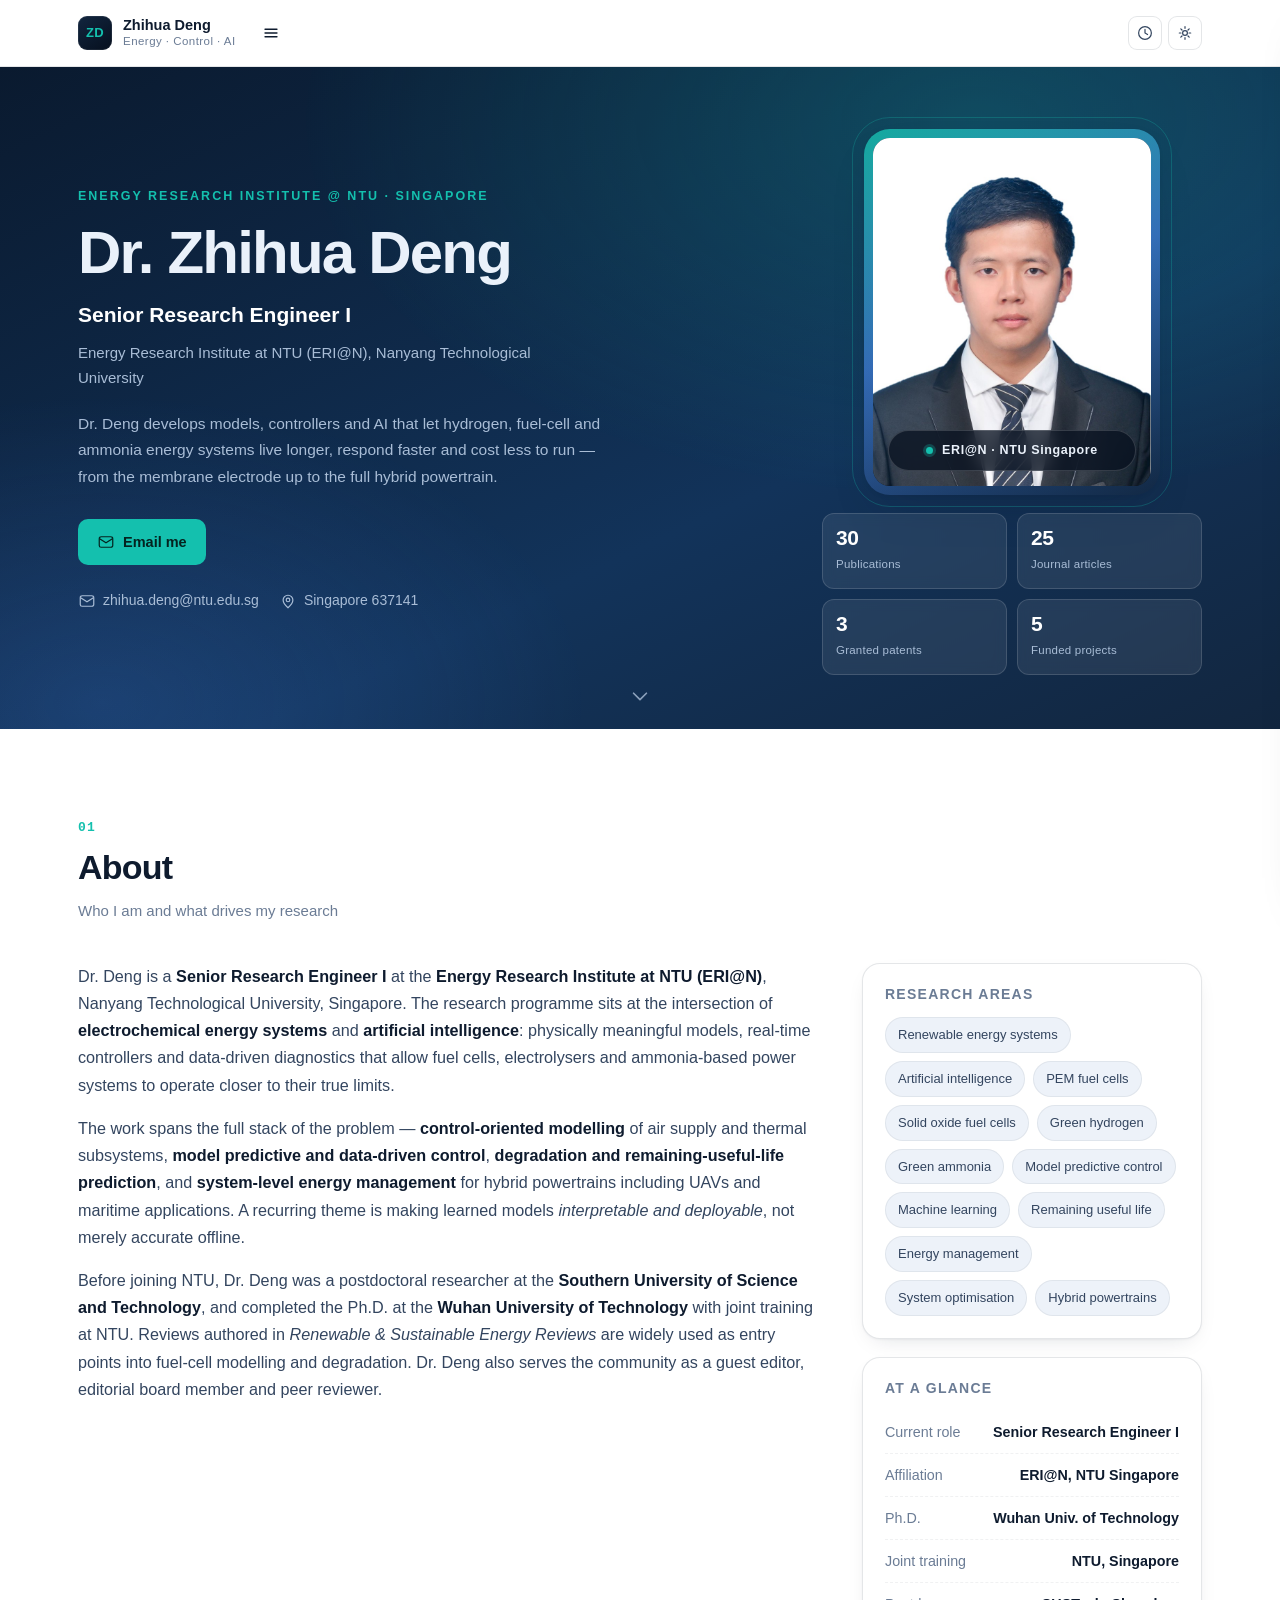
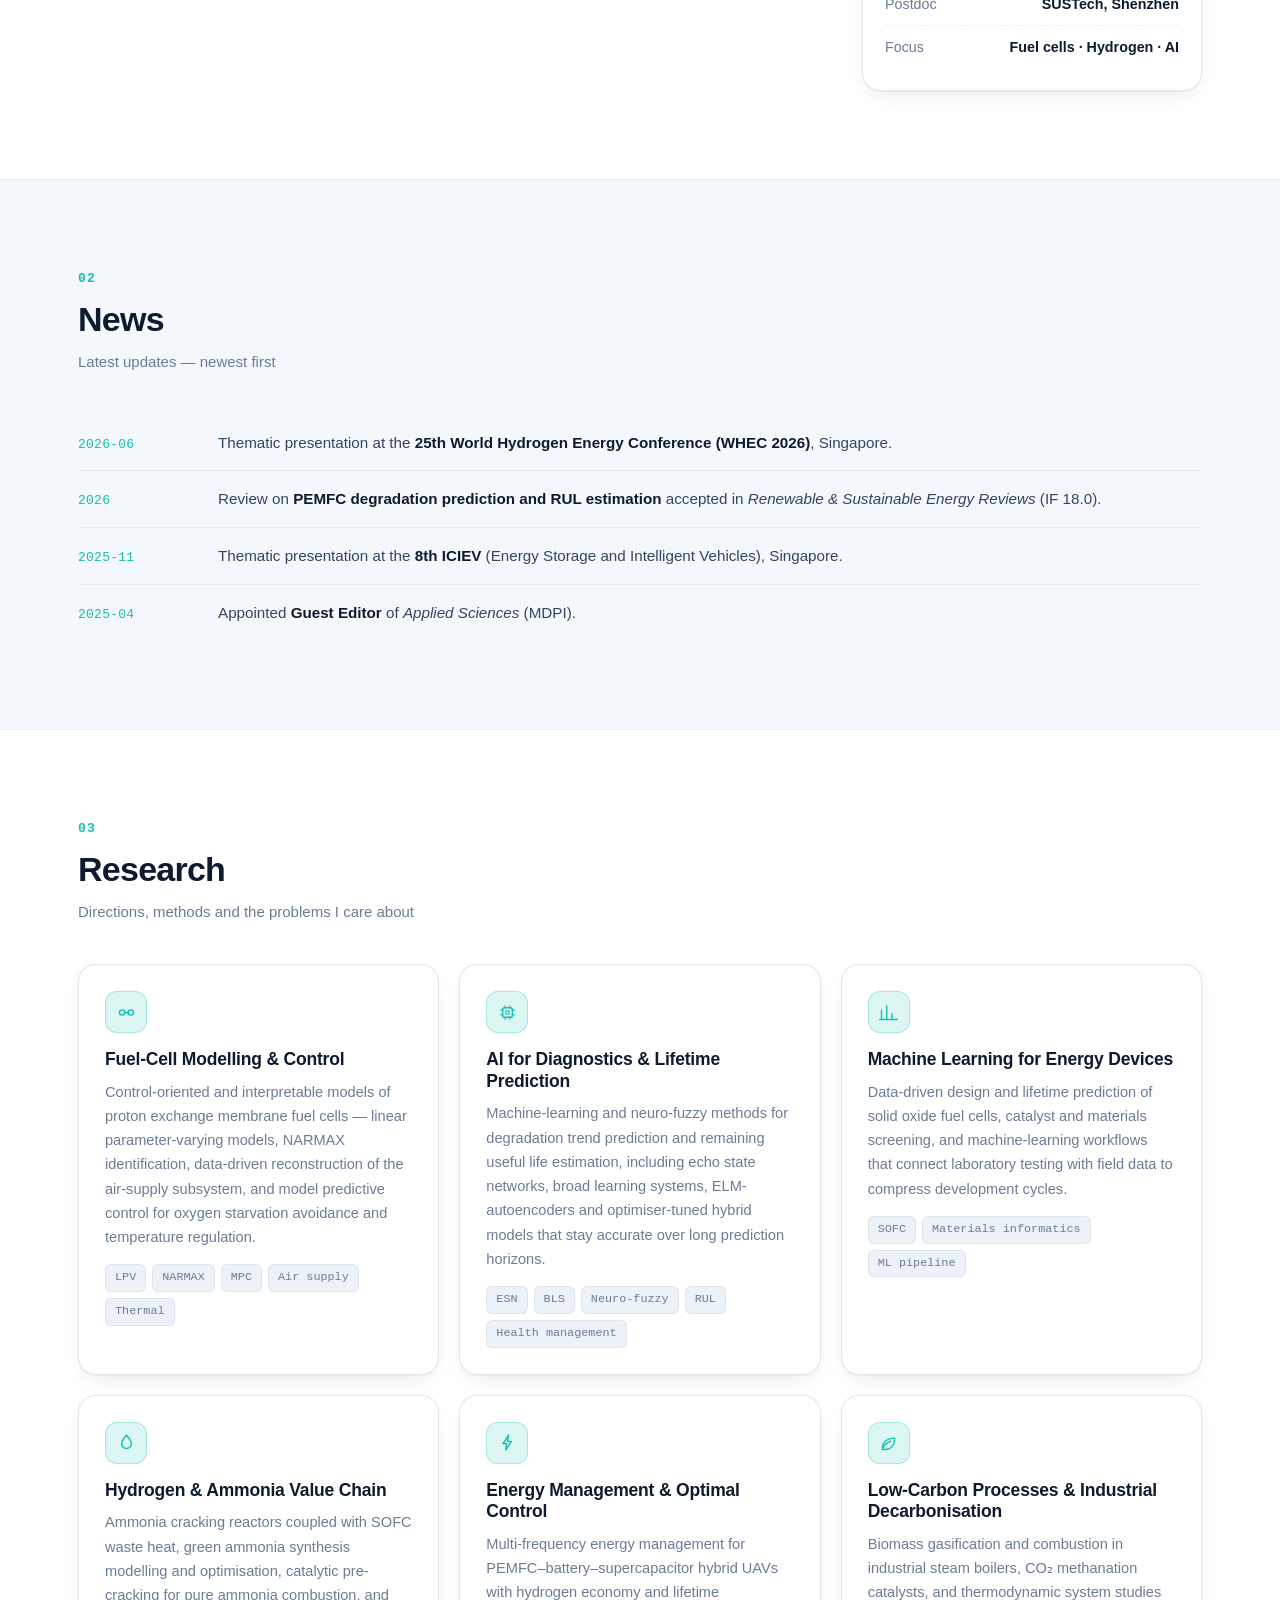
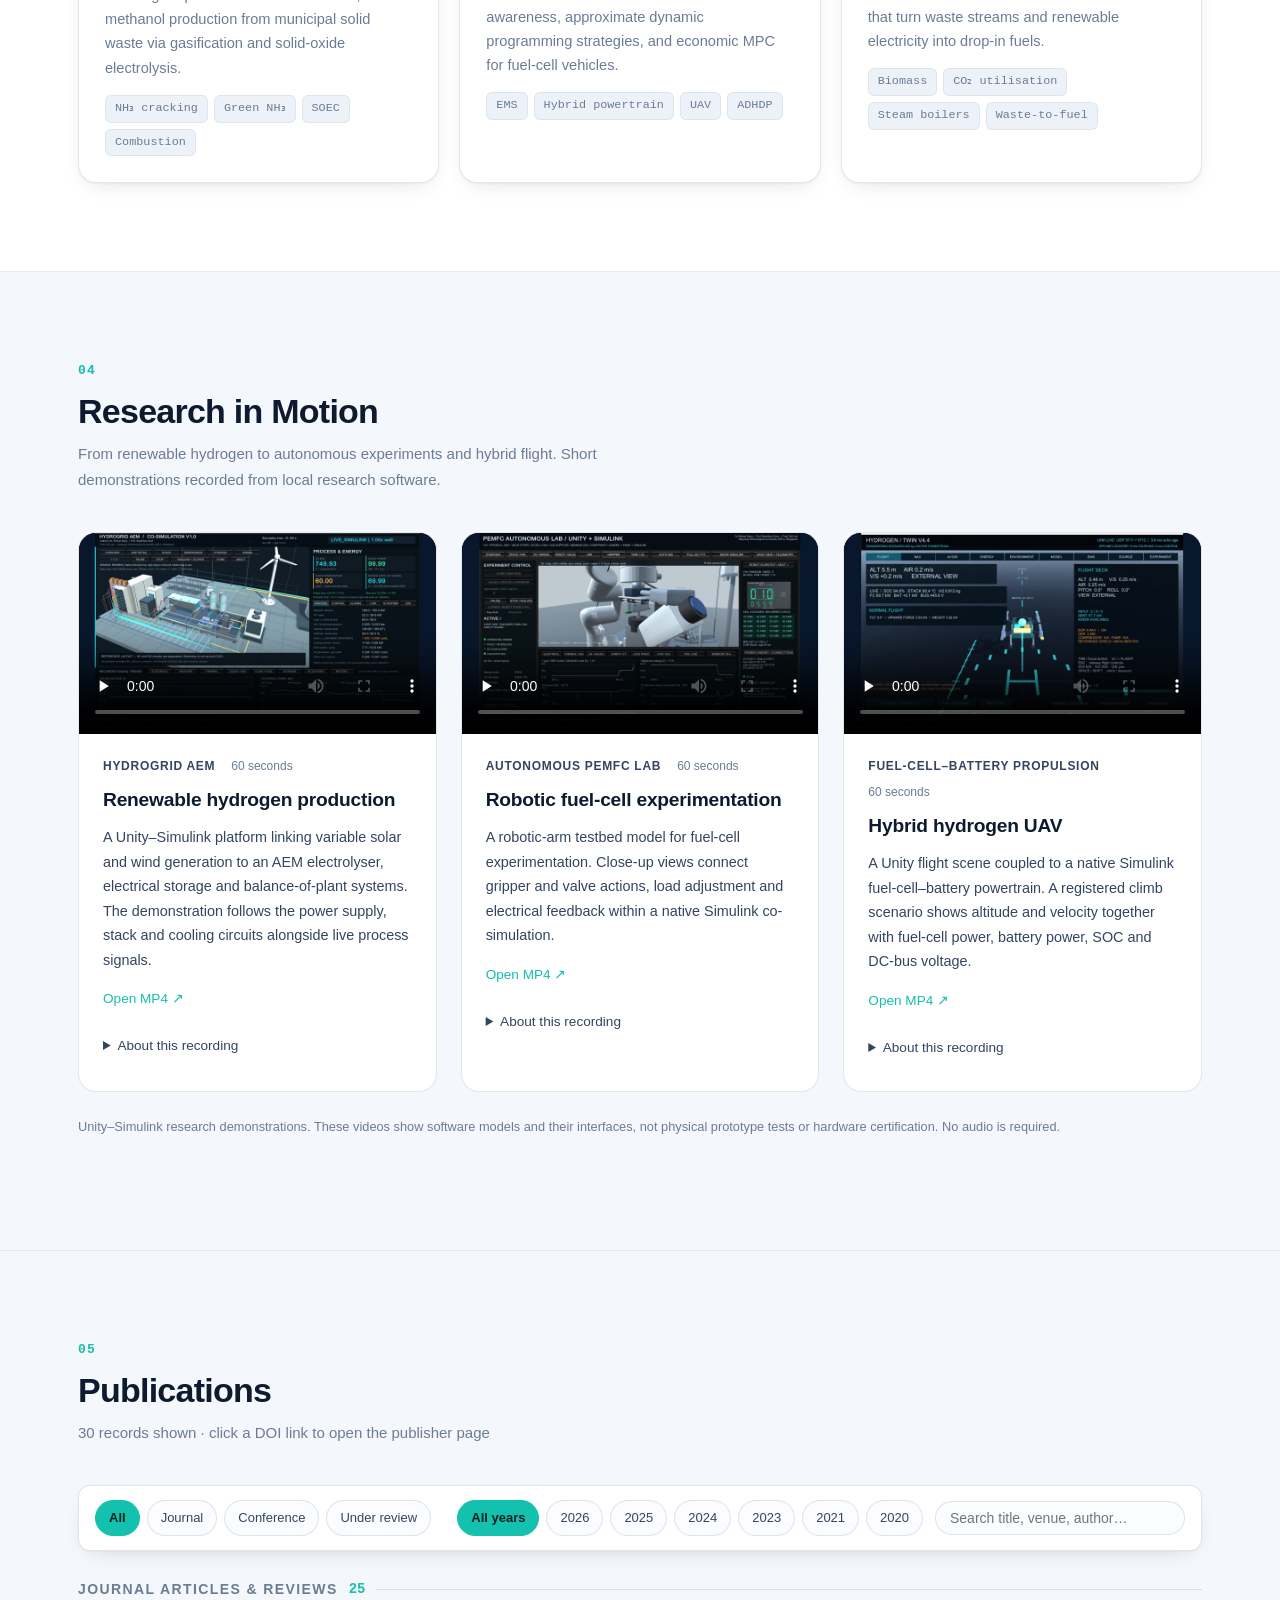
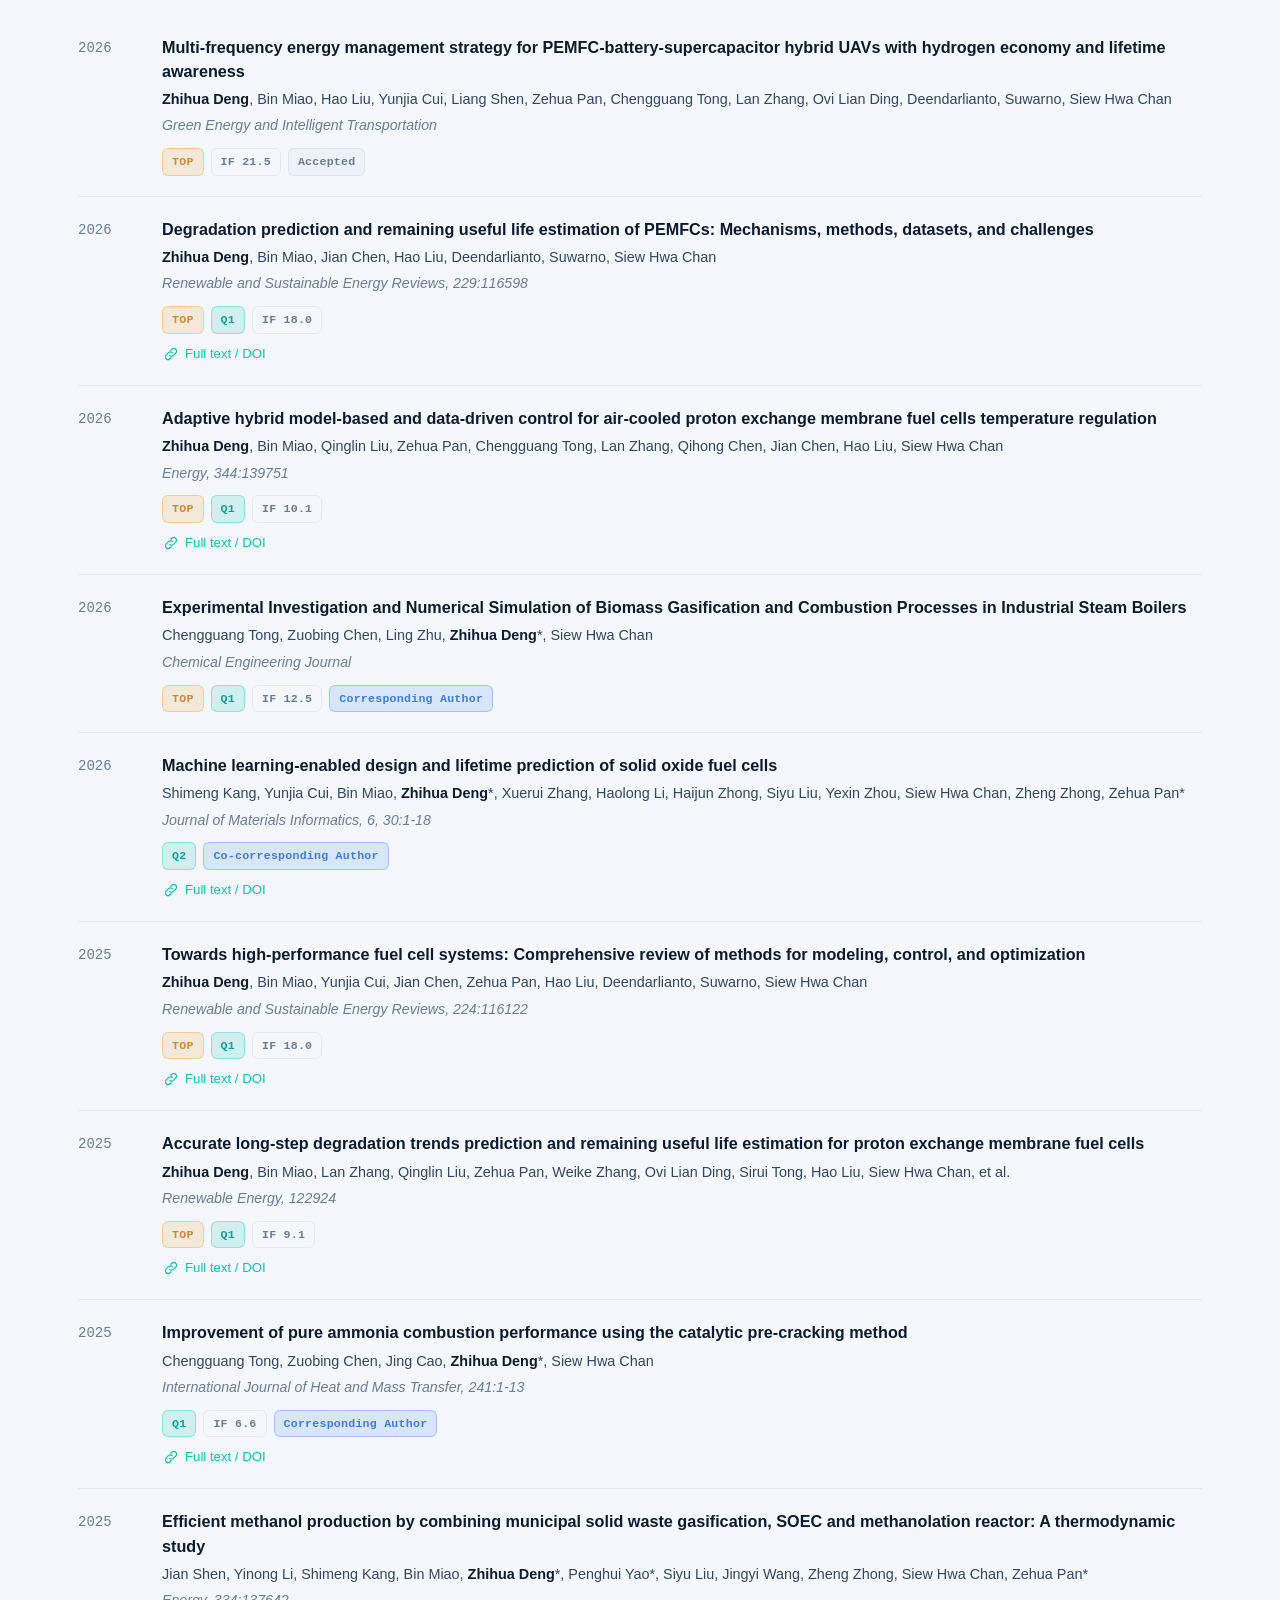
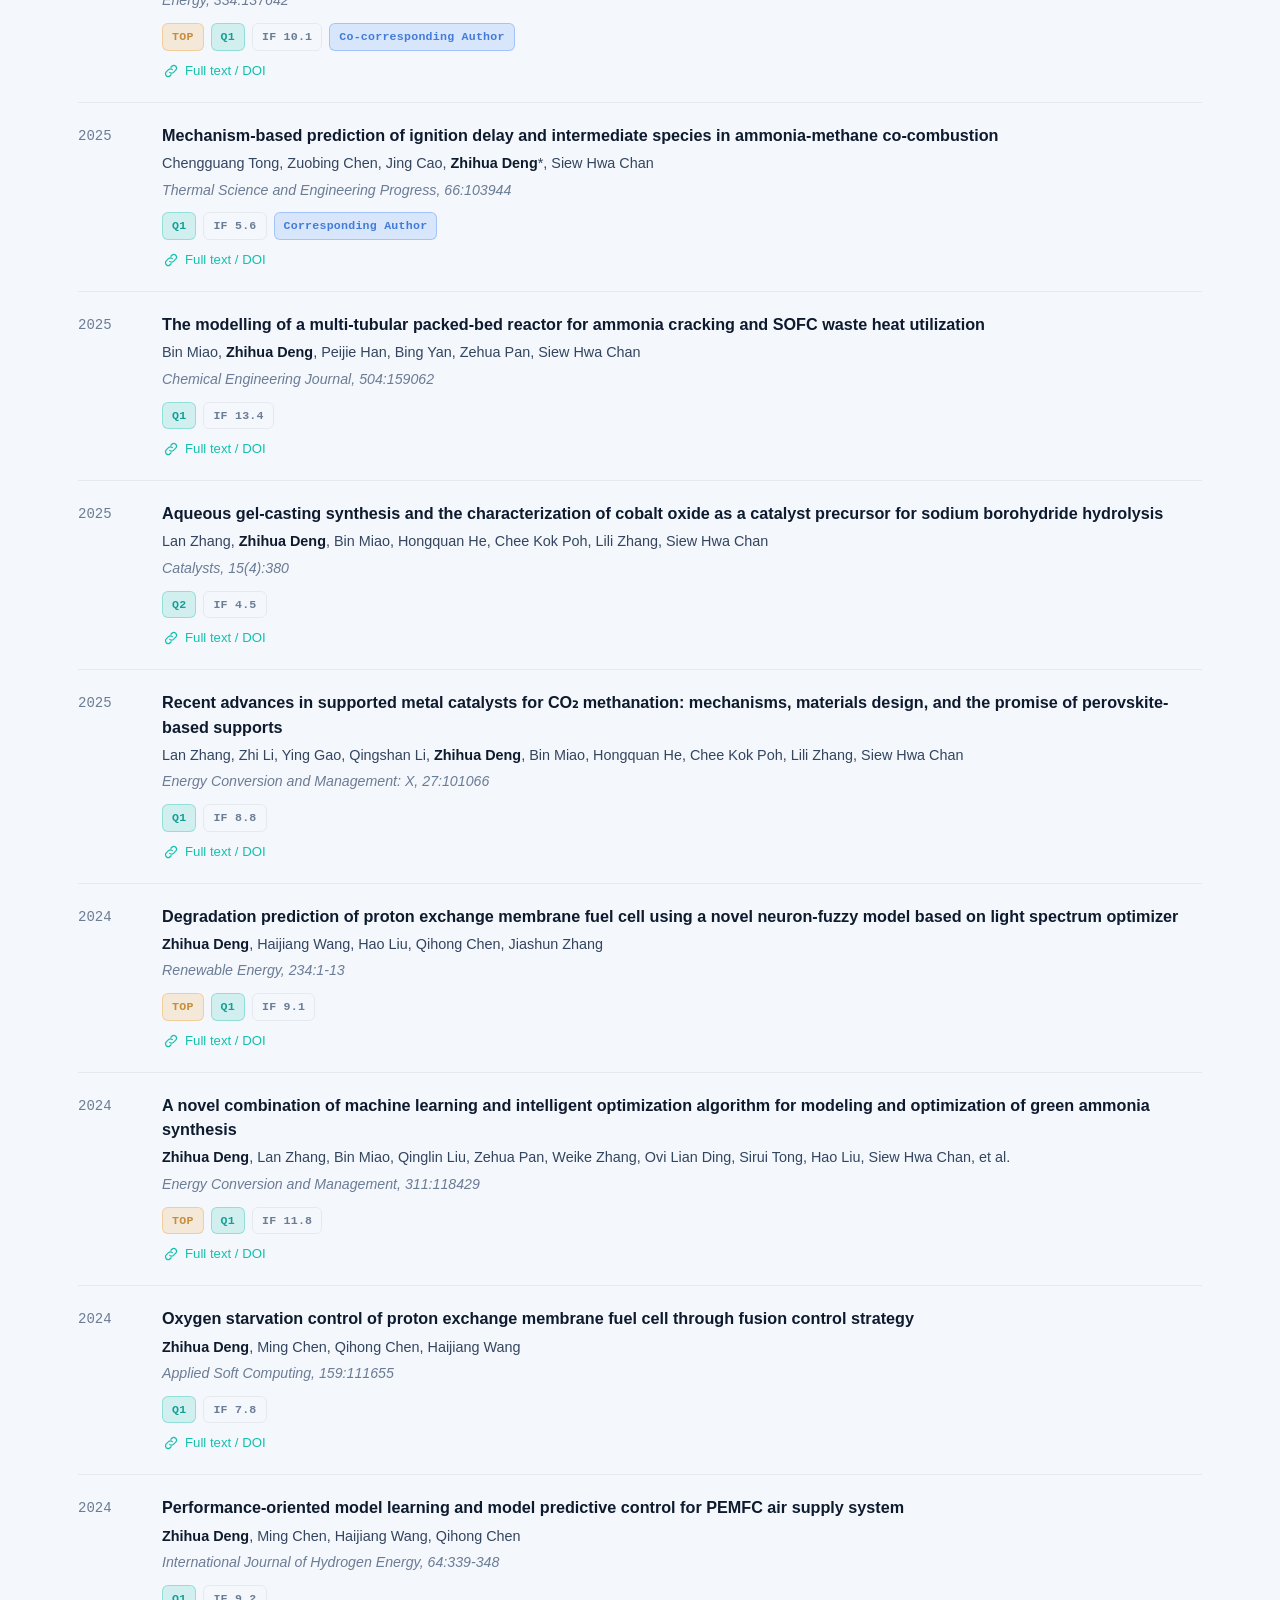
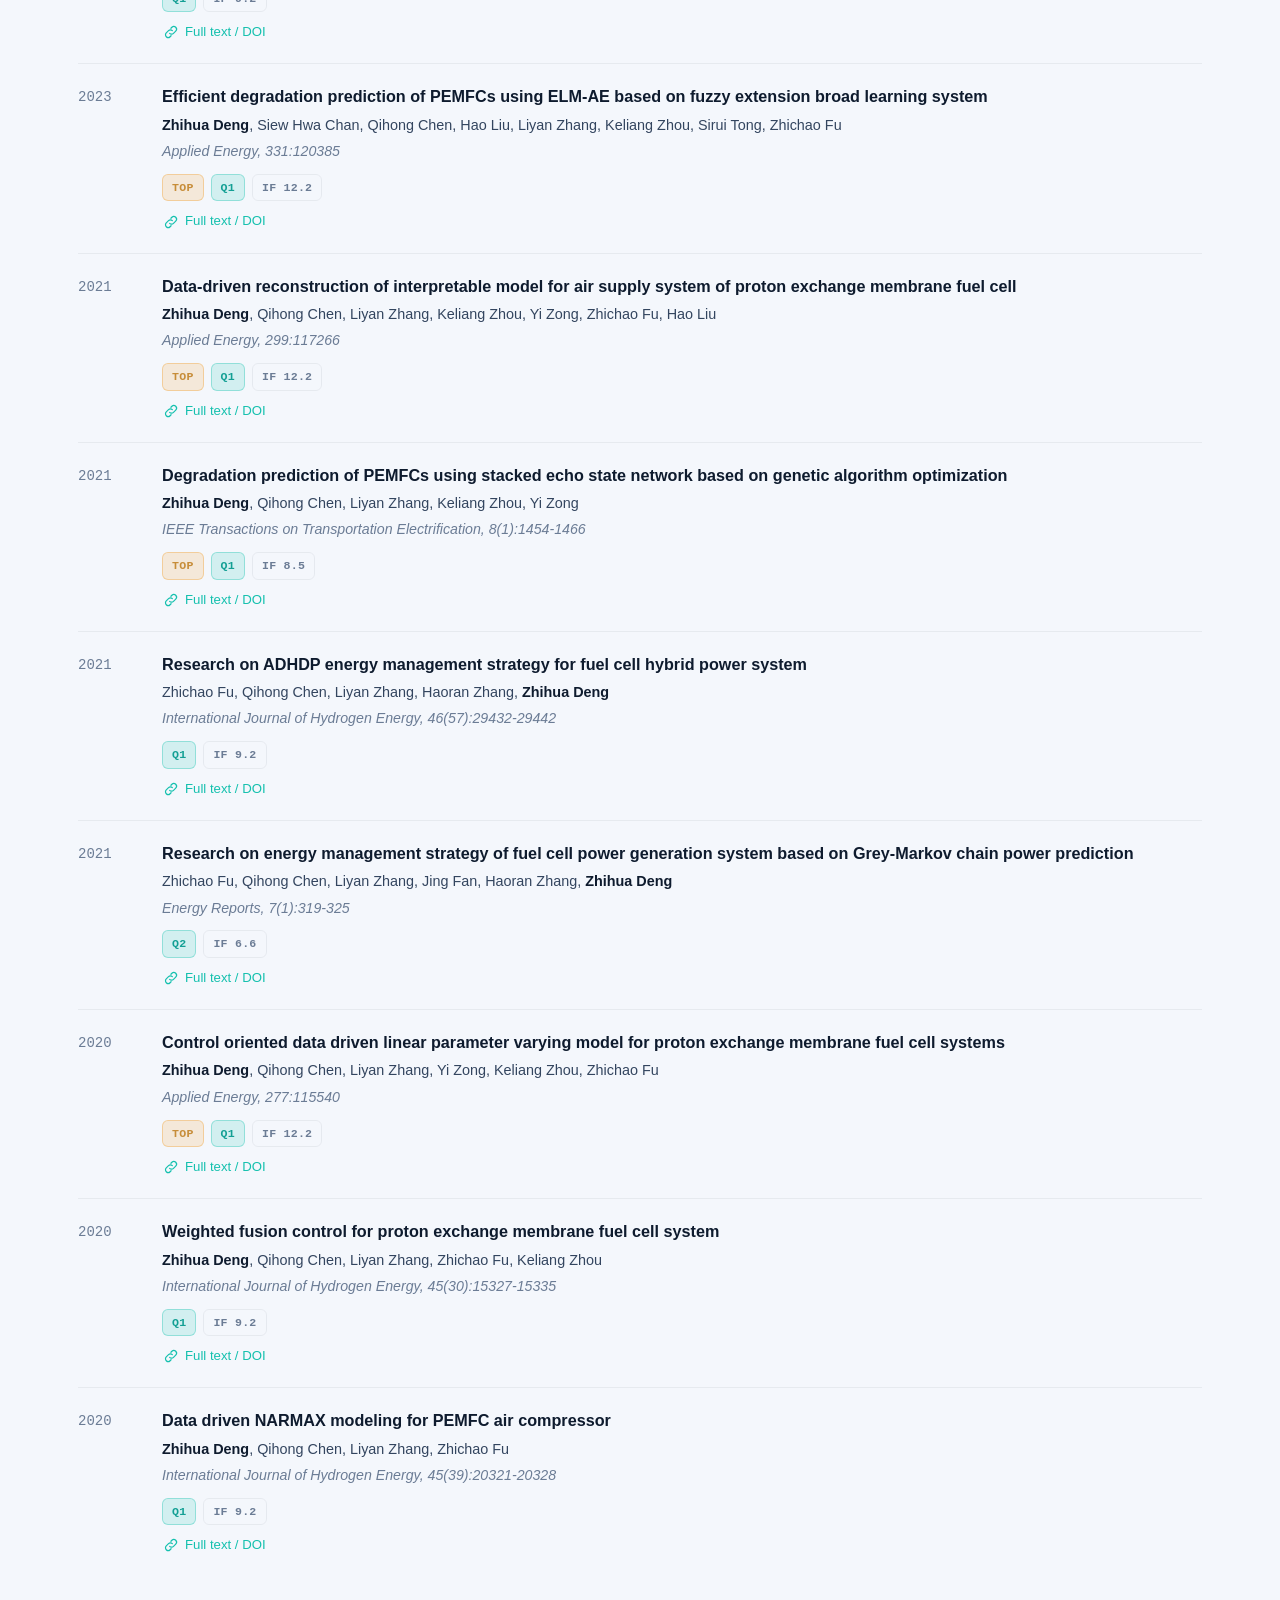
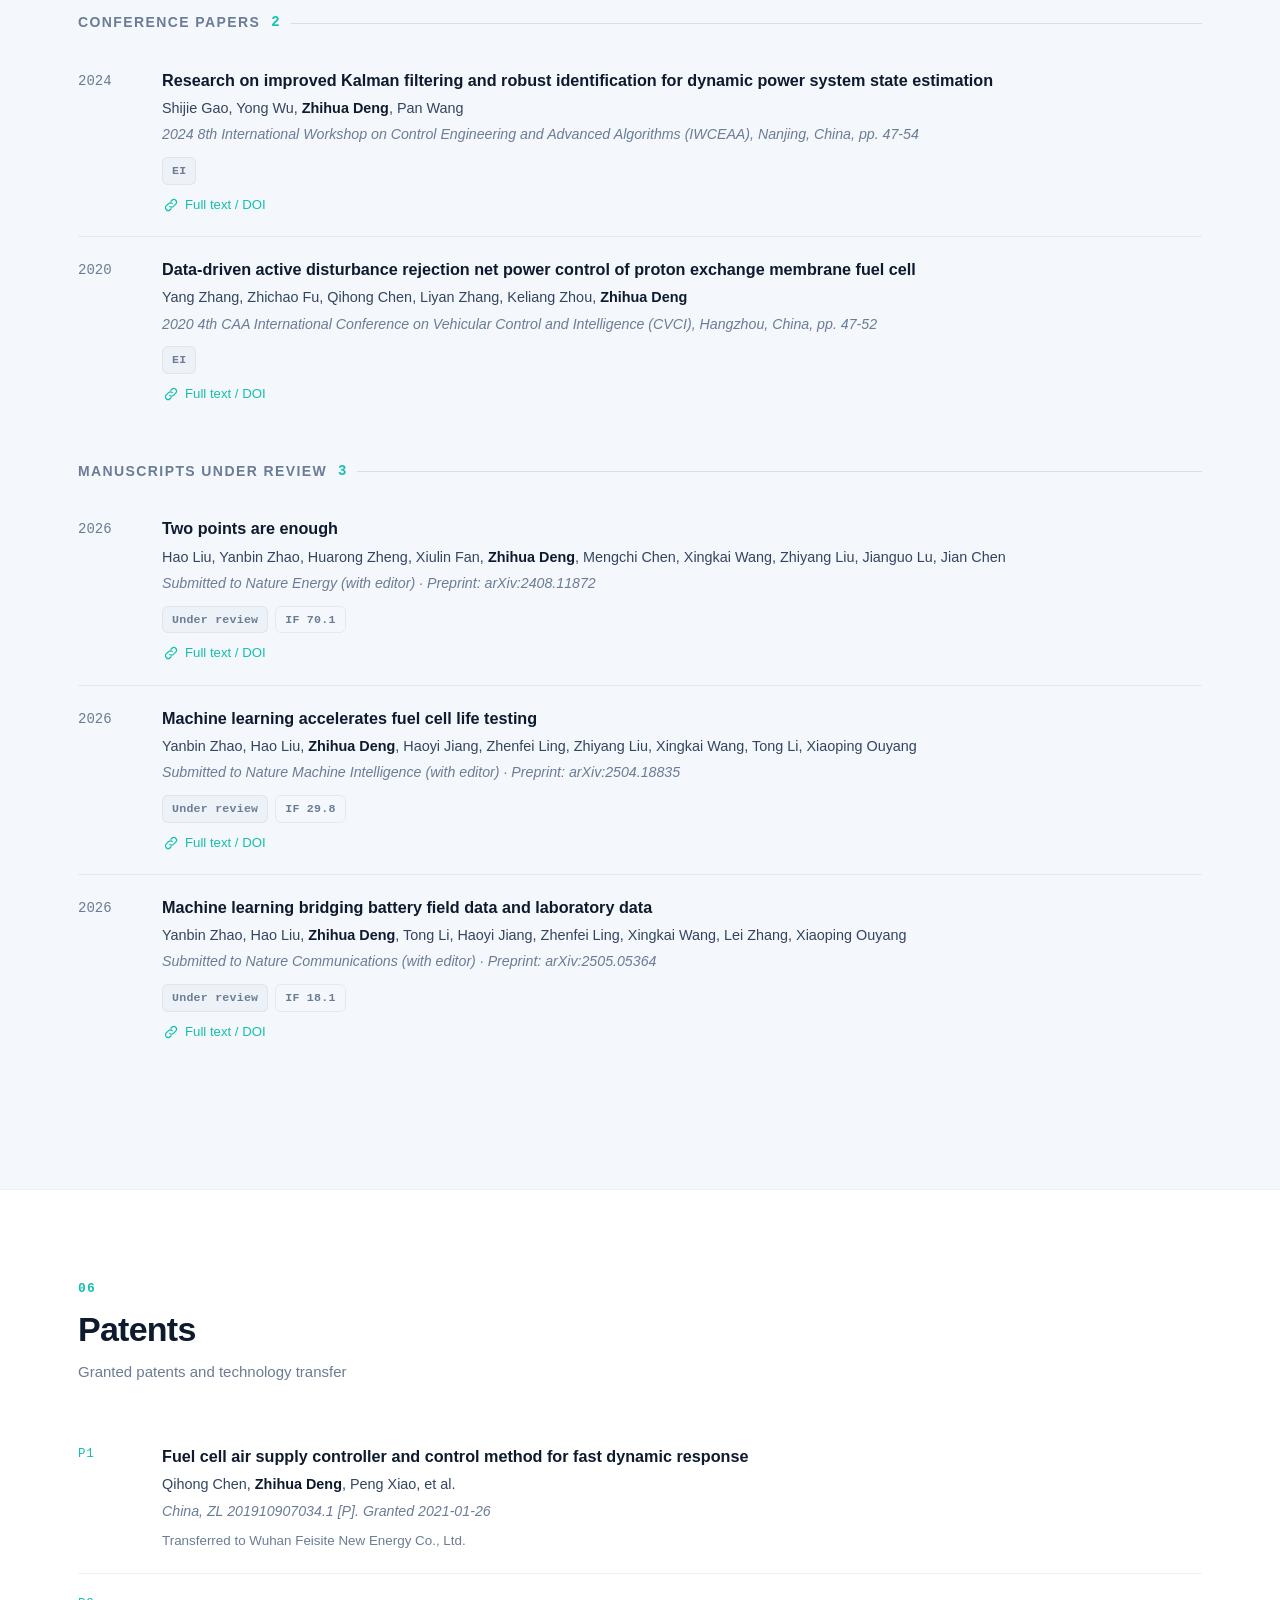
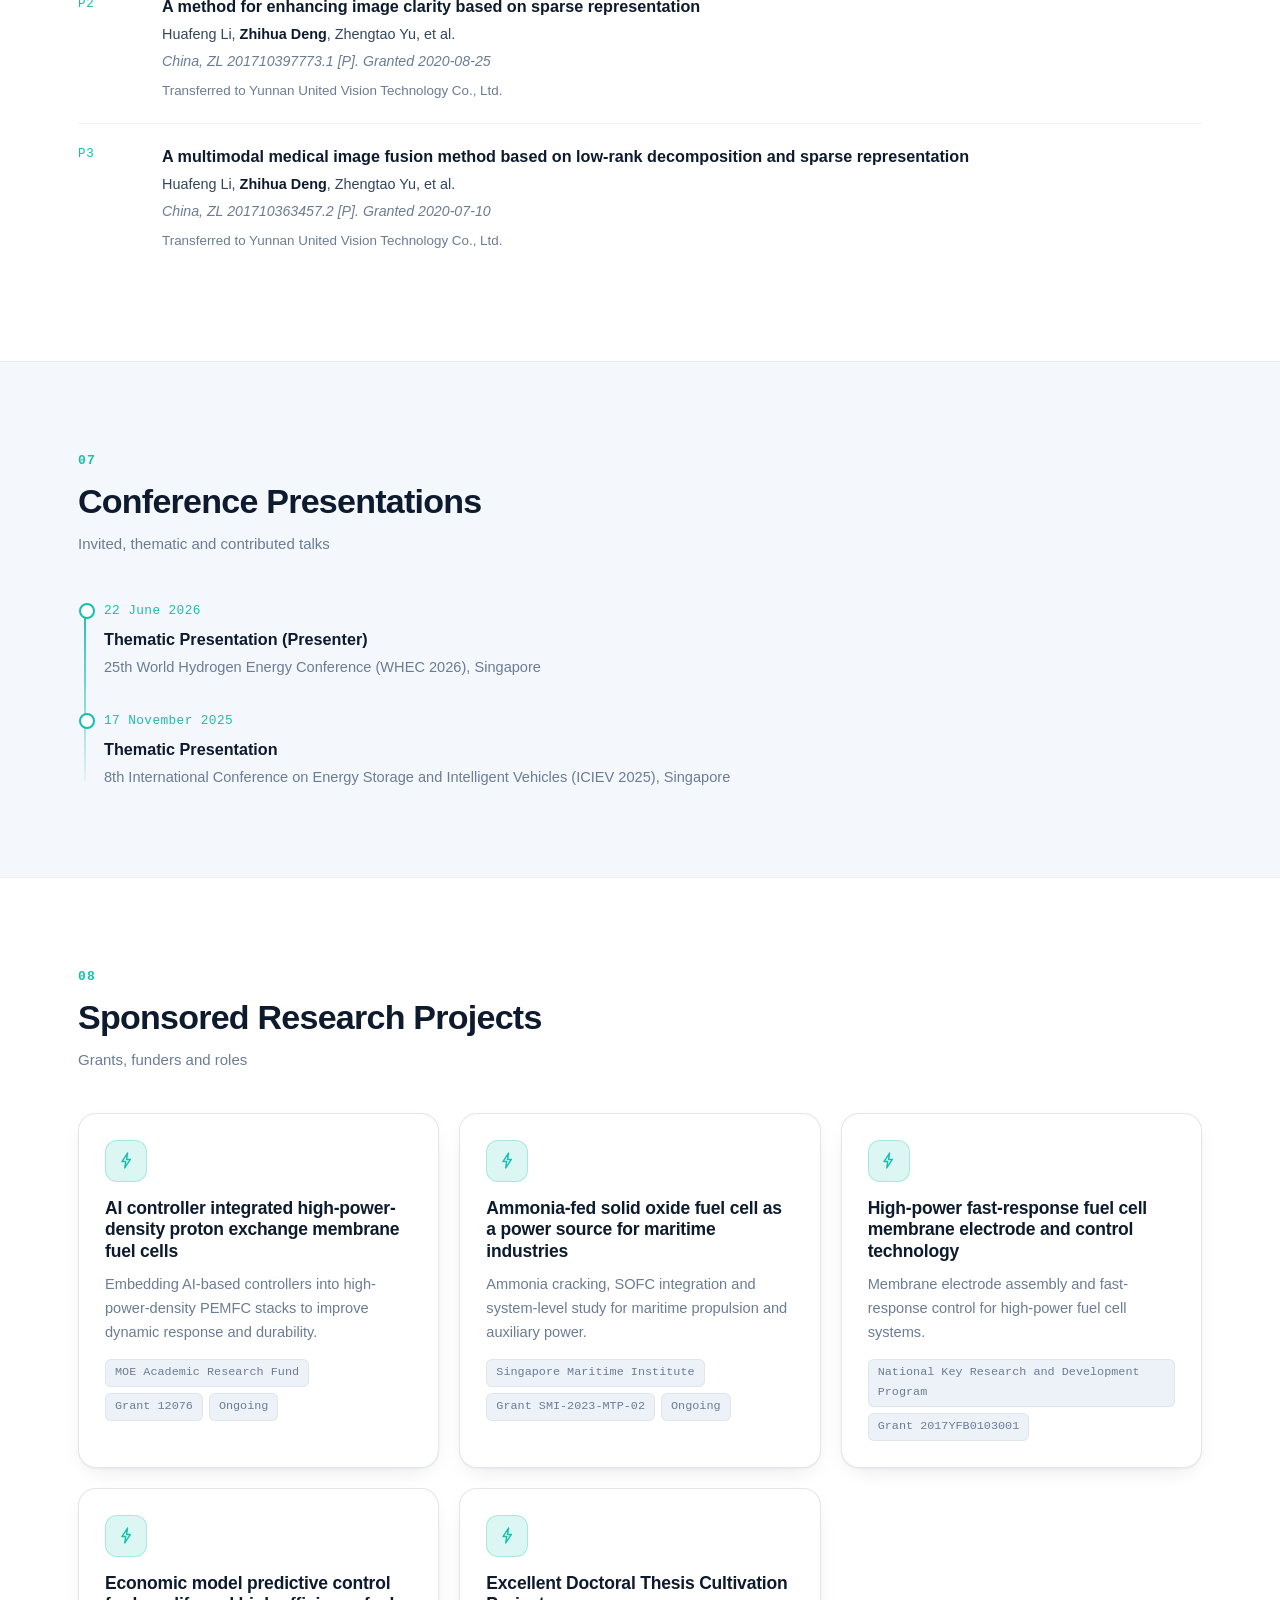
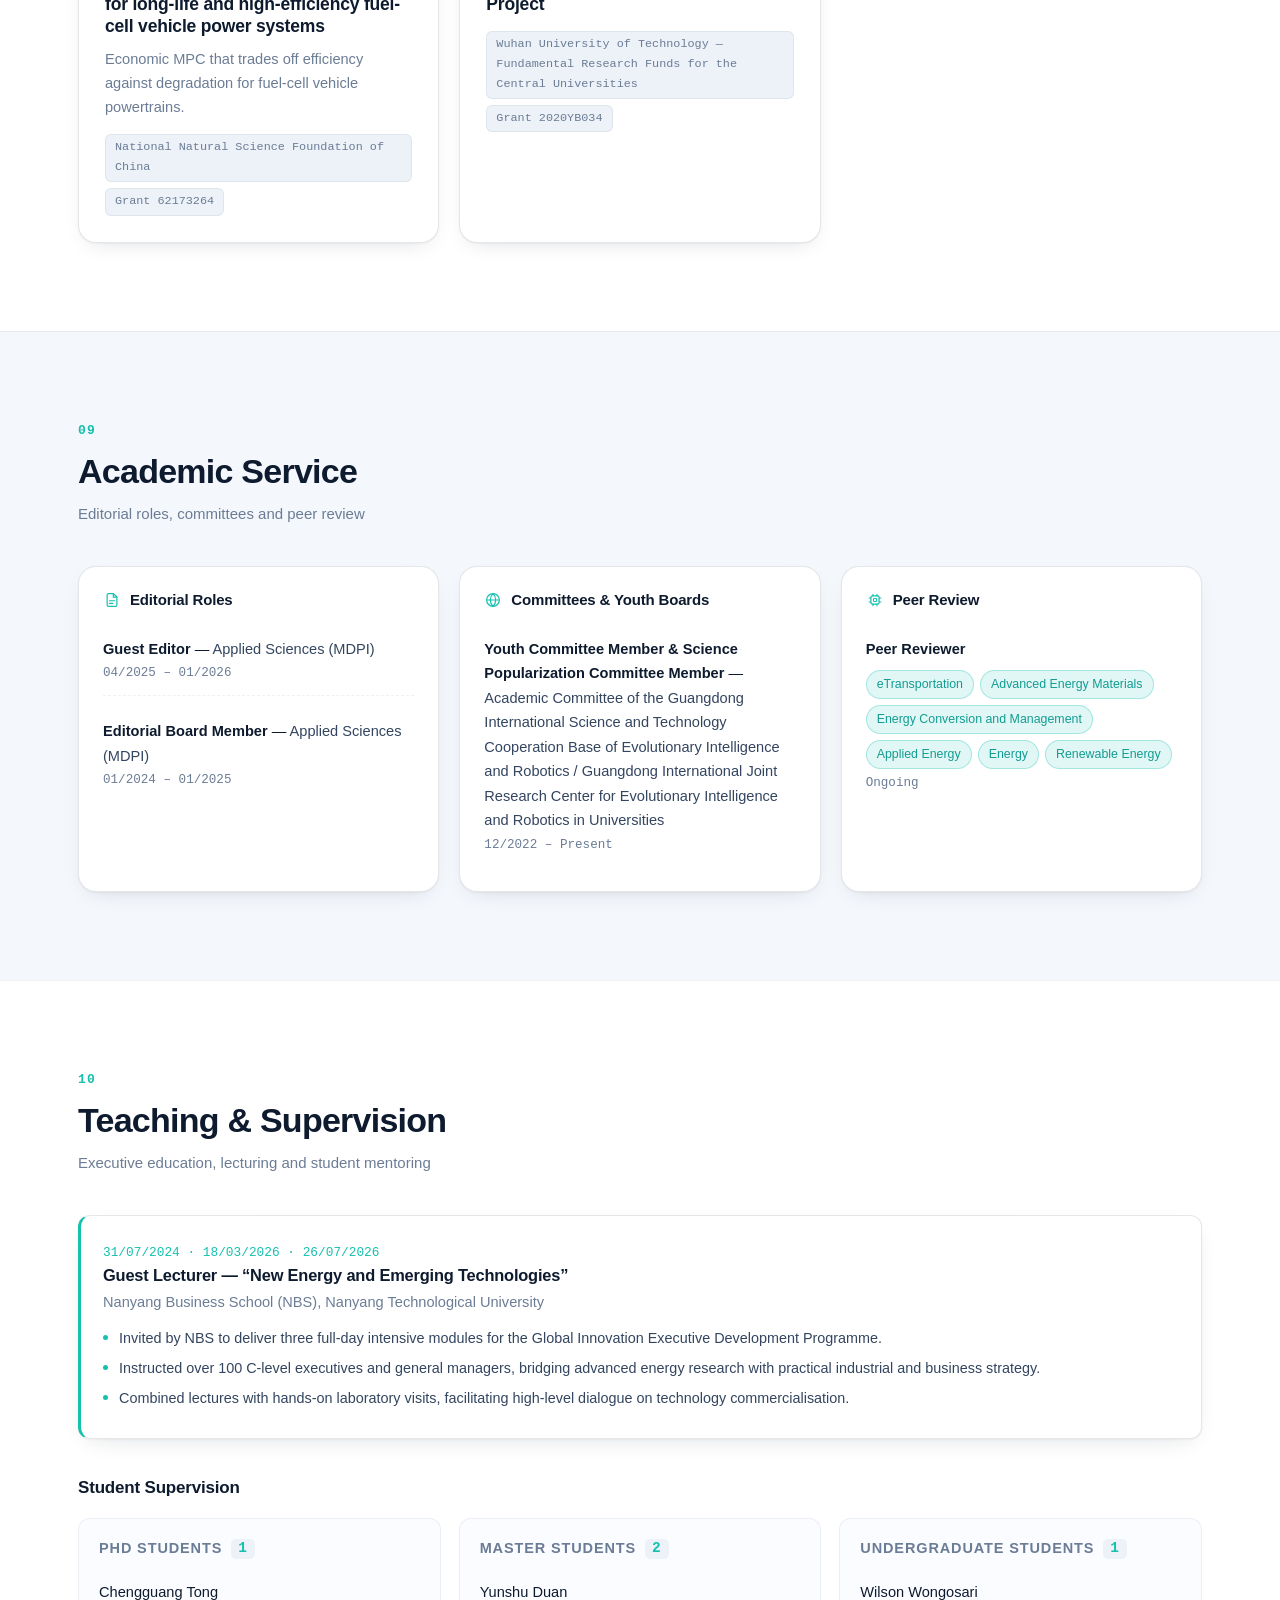
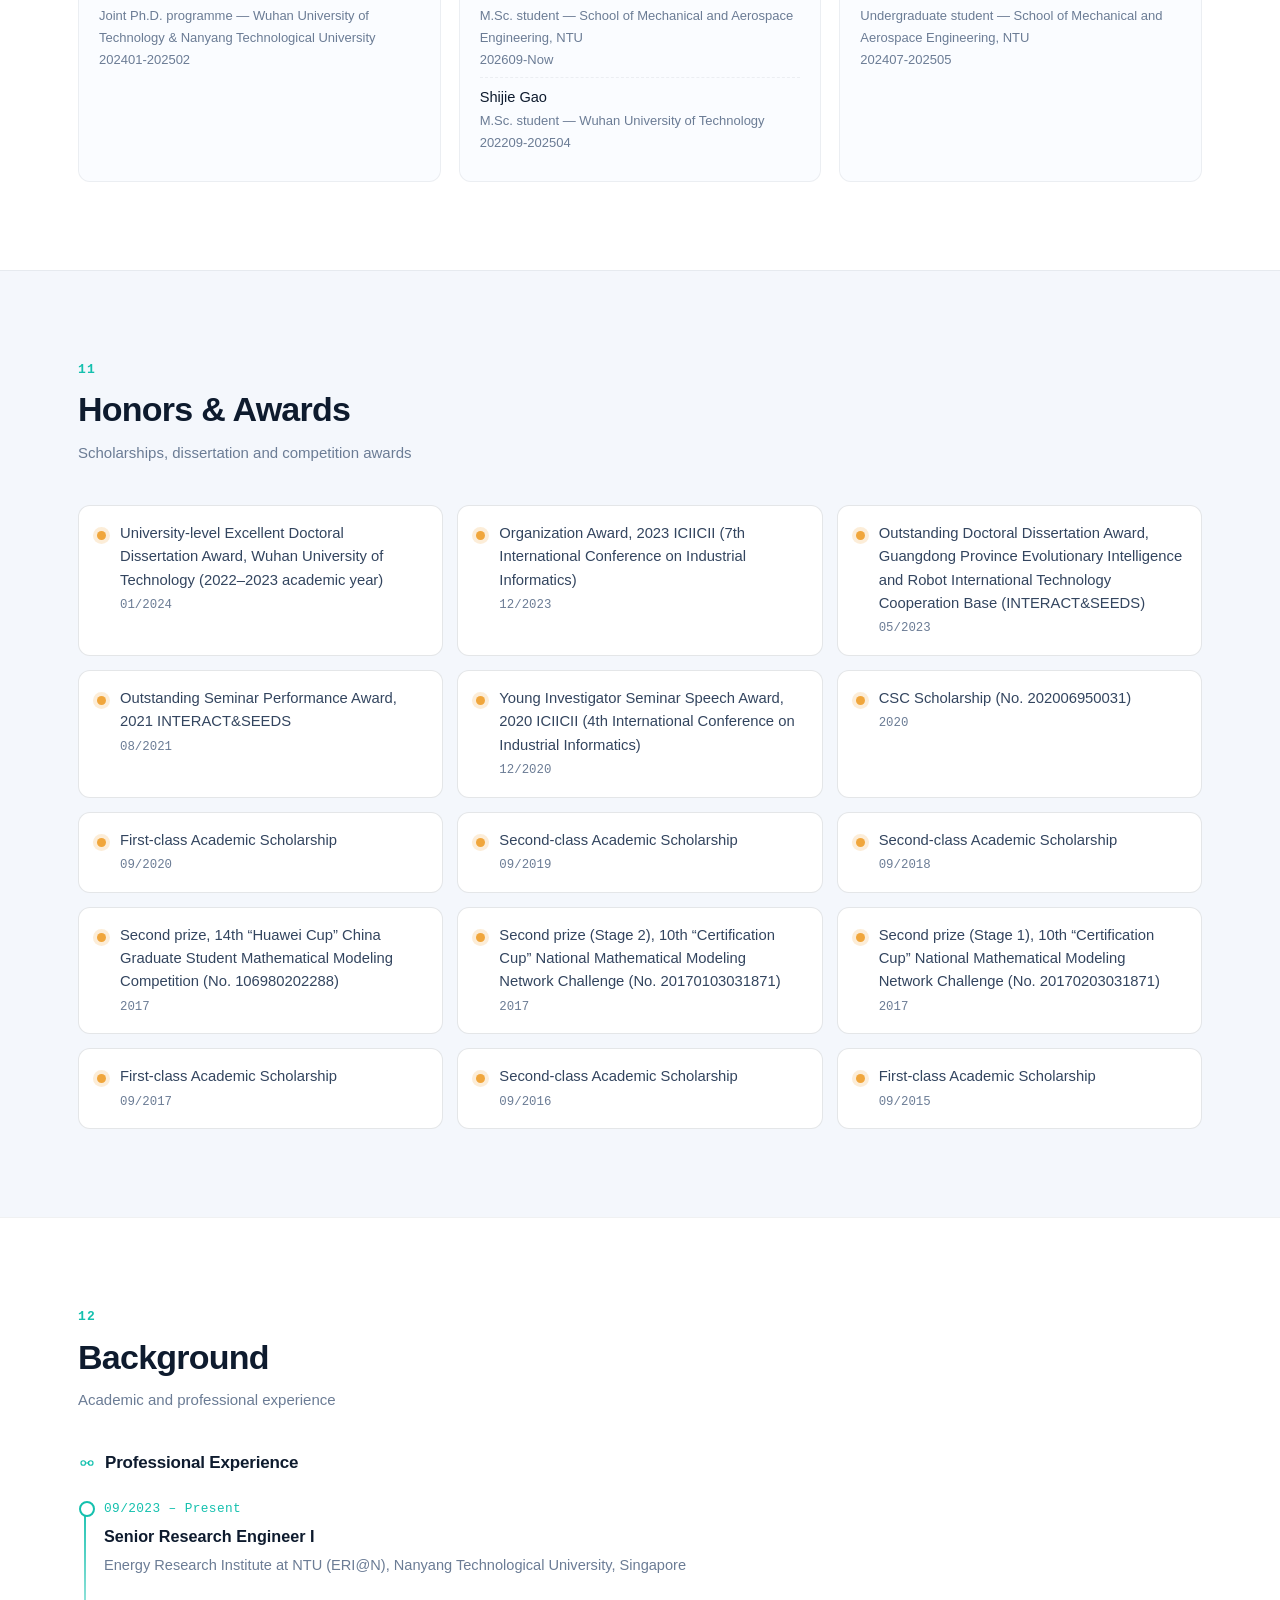
==== index.html @ dffcd95d "feat: add recorded Unity-Simulink project demonstrations" ====
<!DOCTYPE html>
<html lang="en">
<head>
<meta charset="UTF-8">
<meta name="viewport" content="width=device-width, initial-scale=1.0">
<title>Dr. Zhihua Deng — Energy Systems Modeling, Control &amp; AI | ERI@N, NTU Singapore</title>
<meta name="description" content="Dr. Zhihua Deng, Senior Research Engineer I at the Energy Research Institute at NTU (ERI@N), Nanyang Technological University. Research on modeling, control and optimization of renewable energy systems, fuel cells, hydrogen and ammonia, and AI for energy.">
<meta name="author" content="Zhihua Deng">
<meta name="keywords" content="Zhihua Deng, PEM fuel cell, solid oxide fuel cell, hydrogen, ammonia, energy management, machine learning, model predictive control, remaining useful life, ERI@N, NTU">
<meta name="robots" content="index, follow">
<meta property="og:type" content="website">
<meta property="og:title" content="Dr. Zhihua Deng — Energy Systems, Control &amp; AI">
<meta property="og:description" content="Senior Research Engineer I, Energy Research Institute at NTU (ERI@N). Modeling, control and optimization of renewable energy systems with AI.">
<meta property="og:image" content="assets/img/profile.svg">
<meta name="theme-color" content="#0A1A2F">
<link rel="icon" href="data:image/svg+xml,%3Csvg xmlns='http://www.w3.org/2000/svg' viewBox='0 0 64 64'%3E%3Crect width='64' height='64' rx='14' fill='%230A1A2F'/%3E%3Cpath d='M22 16h20l-20 32h20' stroke='%2314C0AE' stroke-width='5' fill='none' stroke-linecap='round' stroke-linejoin='round'/%3E%3C/svg%3E">
<link rel="stylesheet" href="assets/css/style.css?v=20261025-demos1">
<link rel="stylesheet" href="assets/css/project-videos.css?v=20261025-demos1">
</head>
<body>

<!-- ============ SVG icon sprite ============ -->
<svg width="0" height="0" style="position:absolute" aria-hidden="true">
  <defs>
    <symbol id="i-mail" viewBox="0 0 24 24"><path d="M3 7.5A2.5 2.5 0 0 1 5.5 5h13A2.5 2.5 0 0 1 21 7.5v9a2.5 2.5 0 0 1-2.5 2.5h-13A2.5 2.5 0 0 1 3 16.5v-9Z" fill="none" stroke="currentColor" stroke-width="1.6"/><path d="m4 8 8 5 8-5" fill="none" stroke="currentColor" stroke-width="1.6" stroke-linecap="round"/></symbol>
    <symbol id="i-globe" viewBox="0 0 24 24"><circle cx="12" cy="12" r="8.5" fill="none" stroke="currentColor" stroke-width="1.6"/><path d="M3.5 12h17M12 3.5c2.4 2.4 3.6 5.2 3.6 8.5S14.4 18.1 12 20.5c-2.4-2.4-3.6-5.2-3.6-8.5S9.6 5.9 12 3.5Z" fill="none" stroke="currentColor" stroke-width="1.6"/></symbol>
    <symbol id="i-scholar" viewBox="0 0 24 24"><path d="M12 4 3.5 8.2 12 12.4l8.5-4.2L12 4Z" fill="none" stroke="currentColor" stroke-width="1.6" stroke-linejoin="round"/><path d="M6.6 10.3v4.9c0 1.7 2.4 3.1 5.4 3.1s5.4-1.4 5.4-3.1v-4.9M20.5 8.2v5.6" fill="none" stroke="currentColor" stroke-width="1.6" stroke-linecap="round"/></symbol>
    <symbol id="i-pin" viewBox="0 0 24 24"><path d="M12 21s6.5-5.6 6.5-10.2A6.5 6.5 0 0 0 5.5 10.8C5.5 15.4 12 21 12 21Z" fill="none" stroke="currentColor" stroke-width="1.6"/><circle cx="12" cy="10.6" r="2.4" fill="none" stroke="currentColor" stroke-width="1.6"/></symbol>
    <symbol id="i-doc" viewBox="0 0 24 24"><path d="M14 3.5H7.5A2 2 0 0 0 5.5 5.5v13a2 2 0 0 0 2 2h9a2 2 0 0 0 2-2V8l-4.5-4.5Z" fill="none" stroke="currentColor" stroke-width="1.6" stroke-linejoin="round"/><path d="M13.8 3.6V8.2h4.6M8.6 13h6.8M8.6 16.4h4.6" fill="none" stroke="currentColor" stroke-width="1.6" stroke-linecap="round"/></symbol>
    <symbol id="i-link" viewBox="0 0 24 24"><path d="M10.2 13.8a3.6 3.6 0 0 0 5.1 0l3-3a3.6 3.6 0 0 0-5.1-5.1l-1.3 1.3" fill="none" stroke="currentColor" stroke-width="1.6" stroke-linecap="round"/><path d="M13.8 10.2a3.6 3.6 0 0 0-5.1 0l-3 3a3.6 3.6 0 1 0 5.1 5.1l1.3-1.3" fill="none" stroke="currentColor" stroke-width="1.6" stroke-linecap="round"/></symbol>
    <symbol id="i-chev" viewBox="0 0 24 24"><path d="m9 5 7 7-7 7" fill="none" stroke="currentColor" stroke-width="1.8" stroke-linecap="round" stroke-linejoin="round"/></symbol>
    <symbol id="i-gear" viewBox="0 0 24 24"><circle cx="12" cy="12" r="3.2" fill="none" stroke="currentColor" stroke-width="1.6"/><path d="M12 3.6v2.2M12 18.2v2.2M4.4 12H6.6M17.4 12h2.2M6.4 6.4l1.6 1.6M16 16l1.6 1.6M17.6 6.4 16 8M8 16l-1.6 1.6" fill="none" stroke="currentColor" stroke-width="1.6" stroke-linecap="round"/></symbol>
    <symbol id="i-close" viewBox="0 0 24 24"><path d="m6.5 6.5 11 11m0-11-11 11" fill="none" stroke="currentColor" stroke-width="1.8" stroke-linecap="round"/></symbol>
    <symbol id="i-menu" viewBox="0 0 24 24"><path d="M4 7h16M4 12h16M4 17h16" fill="none" stroke="currentColor" stroke-width="1.7" stroke-linecap="round"/></symbol>
    <symbol id="i-bolt" viewBox="0 0 24 24"><path d="M13.2 3.5 6.8 13.2h4.3l-1.1 7.3 6.4-9.7h-4.3l1.1-7.3Z" fill="none" stroke="currentColor" stroke-width="1.6" stroke-linejoin="round"/></symbol>
    <symbol id="i-chip" viewBox="0 0 24 24"><rect x="6.5" y="6.5" width="11" height="11" rx="2.2" fill="none" stroke="currentColor" stroke-width="1.6"/><rect x="10" y="10" width="4" height="4" rx="1" fill="none" stroke="currentColor" stroke-width="1.4"/><path d="M9.3 6.5V4.2M14.7 6.5V4.2M9.3 19.8v-2.3M14.7 19.8v-2.3M6.5 9.3H4.2M6.5 14.7H4.2M19.8 9.3h-2.3M19.8 14.7h-2.3" fill="none" stroke="currentColor" stroke-width="1.4" stroke-linecap="round"/></symbol>
    <symbol id="i-drop" viewBox="0 0 24 24"><path d="M12 3.6s5.6 6 5.6 9.7a5.6 5.6 0 0 1-11.2 0C6.4 9.6 12 3.6 12 3.6Z" fill="none" stroke="currentColor" stroke-width="1.6"/></symbol>
    <symbol id="i-leaf" viewBox="0 0 24 24"><path d="M5 19c0-7 5-12 14-12 0 9-5 13-11 13H5v-1Z" fill="none" stroke="currentColor" stroke-width="1.6" stroke-linejoin="round"/><path d="M5 19c2.5-4.5 5.5-7 9.5-8.5" fill="none" stroke="currentColor" stroke-width="1.6" stroke-linecap="round"/></symbol>
    <symbol id="i-graph" viewBox="0 0 24 24"><path d="M4 20V9.5M10 20V4.5M16 20v-7M22 20H2" fill="none" stroke="currentColor" stroke-width="1.6" stroke-linecap="round"/></symbol>
    <symbol id="i-ctrl" viewBox="0 0 24 24"><circle cx="7" cy="12" r="3" fill="none" stroke="currentColor" stroke-width="1.6"/><circle cx="17" cy="12" r="3" fill="none" stroke="currentColor" stroke-width="1.6"/><path d="M10 12h4M14.6 10.2 13 12l1.6 1.8" fill="none" stroke="currentColor" stroke-width="1.5" stroke-linecap="round"/></symbol>
    <symbol id="i-time" viewBox="0 0 24 24"><circle cx="12" cy="12" r="8.5" fill="none" stroke="currentColor" stroke-width="1.6"/><path d="M12 7.2V12l3.4 2" fill="none" stroke="currentColor" stroke-width="1.6" stroke-linecap="round"/></symbol>
  </defs>
</svg>

<!-- ============ Skip link ============ -->
<a class="skip" href="#main">Skip to content</a>

<!-- ============ Header / Nav ============ -->
<header class="site-header" id="siteHeader">
  <div class="wrap header-inner">
    <a class="brand" href="#home">
      <span class="brand-mark" aria-hidden="true">ZD</span>
      <span class="brand-text">
        <strong id="brandName">Zhihua Deng</strong>
        <em id="brandRole">Energy · Control · AI</em>
      </span>
    </a>

    <button class="nav-toggle" id="navToggle" aria-label="Toggle navigation" aria-expanded="false">
      <svg class="ic"><use href="#i-menu"/></svg>
    </button>

    <nav class="nav" id="nav" aria-label="Main navigation">
      <ul id="navList"></ul>
    </nav>

    <div class="header-actions">
      <button class="icon-btn" id="themeToggle" aria-label="Toggle dark mode" title="Light / dark">
        <svg class="ic"><use href="#i-time"/></svg>
      </button>
      <button class="icon-btn" id="settingsBtn" aria-label="Appearance settings" title="Appearance">
        <svg class="ic"><use href="#i-gear"/></svg>
      </button>
    </div>
  </div>
  <div class="scroll-progress" id="scrollProgress"></div>
</header>

<!-- ============ Hero ============ -->
<section class="hero" id="home">
  <div class="hero-bg" aria-hidden="true"></div>
  <div class="wrap hero-inner">
    <div class="hero-copy">
      <p class="eyebrow" id="heroEyebrow"></p>
      <h1 class="hero-name" id="heroName"></h1>
      <p class="hero-title" id="heroTitle"></p>
      <p class="hero-affil" id="heroAffil"></p>
      <p class="hero-tagline" id="heroTagline"></p>
      <div class="hero-actions" id="heroActions"></div>
      <ul class="hero-contact" id="heroContact"></ul>
    </div>
    <div class="hero-card">
      <div class="portrait-wrap">
        <div class="portrait-ring">
          <img id="heroPhoto" src="assets/img/profile.svg" alt="Portrait of Dr. Zhihua Deng" width="800" height="1000">
        </div>
        <div class="portrait-badge" id="heroBadge"></div>
      </div>
      <p class="photo-tip" id="photoTip">
        当前为占位图 · 换成 <b>4:5 竖版半身照</b>（建议 800×1000，JPG &lt; 500 KB）
      </p>
      <div class="stat-grid" id="statGrid"></div>
    </div>
  </div>
  <a class="scroll-cue" href="#about" aria-label="Scroll down"><svg class="ic"><use href="#i-chev"/></svg></a>
</section>

<main id="main">

  <!-- ============ About ============ -->
  <section class="sec" id="about">
    <div class="wrap">
      <div class="sec-head">
        <span class="sec-num">01</span>
        <h2>About</h2>
        <p class="sec-sub">Who I am and what drives my research</p>
      </div>
      <div class="about-grid">
        <div class="about-body" id="aboutBody"></div>
        <aside class="about-side">
          <div class="panel">
            <h3>Research Areas</h3>
            <ul class="tag-cloud" id="aboutAreas"></ul>
          </div>
          <div class="panel" id="aboutFacts"></div>
        </aside>
      </div>
    </div>
  </section>

  <!-- ============ News ============ -->
  <section class="sec sec-alt" id="news">
    <div class="wrap">
      <div class="sec-head">
        <span class="sec-num">02</span>
        <h2>News</h2>
        <p class="sec-sub">Latest updates — newest first</p>
      </div>
      <ul class="news-list" id="newsList"></ul>
    </div>
  </section>

  <!-- ============ Research ============ -->
  <section class="sec" id="research">
    <div class="wrap">
      <div class="sec-head">
        <span class="sec-num">03</span>
        <h2>Research</h2>
        <p class="sec-sub">Directions, methods and the problems I care about</p>
      </div>
      <div class="card-grid" id="researchGrid"></div>
    </div>
  </section>

  <!-- ============ Media / Figures ============ -->
  <section class="sec sec-alt" id="media">
    <div class="wrap">
      <div class="sec-head">
        <span class="sec-num">04</span>
        <h2>Research in Motion</h2>
        <p class="sec-sub" id="mediaSub">Research schematics, photographs and videos — click any figure to enlarge</p>
      </div>
      <div class="project-video-grid" id="projectVideos"></div>
      <div class="media-grid" id="mediaGrid"></div>
    </div>
  </section>

  <!-- ============ Publications ============ -->
  <section class="sec sec-alt" id="publications">
    <div class="wrap">
      <div class="sec-head">
        <span class="sec-num">05</span>
        <h2>Publications</h2>
        <p class="sec-sub" id="pubCount"></p>
      </div>

      <div class="filter-bar">
        <div class="chips" id="pubTypeChips"></div>
        <div class="filter-right">
          <div class="chips" id="pubYearChips"></div>
          <label class="search">
            <input type="search" id="pubSearch" placeholder="Search title, venue, author…" aria-label="Search publications">
          </label>
        </div>
      </div>

      <div id="pubGroups"></div>
    </div>
  </section>

  <!-- ============ Patents ============ -->
  <section class="sec" id="patents">
    <div class="wrap">
      <div class="sec-head">
        <span class="sec-num">06</span>
        <h2>Patents</h2>
        <p class="sec-sub">Granted patents and technology transfer</p>
      </div>
      <ol class="entry-list numbered" id="patentList"></ol>
    </div>
  </section>

  <!-- ============ Talks ============ -->
  <section class="sec sec-alt" id="talks">
    <div class="wrap">
      <div class="sec-head">
        <span class="sec-num">07</span>
        <h2>Conference Presentations</h2>
        <p class="sec-sub">Invited, thematic and contributed talks</p>
      </div>
      <ul class="timeline" id="talkList"></ul>
    </div>
  </section>

  <!-- ============ Projects ============ -->
  <section class="sec" id="projects">
    <div class="wrap">
      <div class="sec-head">
        <span class="sec-num">08</span>
        <h2>Sponsored Research Projects</h2>
        <p class="sec-sub">Grants, funders and roles</p>
      </div>
      <div class="card-grid" id="projectGrid"></div>
    </div>
  </section>

  <!-- ============ Academic Service ============ -->
  <section class="sec sec-alt" id="service">
    <div class="wrap">
      <div class="sec-head">
        <span class="sec-num">09</span>
        <h2>Academic Service</h2>
        <p class="sec-sub">Editorial roles, committees and peer review</p>
      </div>
      <div class="service-grid" id="serviceGrid"></div>
    </div>
  </section>

  <!-- ============ Teaching & Students ============ -->
  <section class="sec" id="teaching">
    <div class="wrap">
      <div class="sec-head">
        <span class="sec-num">10</span>
        <h2>Teaching &amp; Supervision</h2>
        <p class="sec-sub">Executive education, lecturing and student mentoring</p>
      </div>
      <div class="teach-grid" id="teachList"></div>
      <h3 class="sub-head">Student Supervision</h3>
      <div class="student-grid" id="studentGrid"></div>
    </div>
  </section>

  <!-- ============ Awards ============ -->
  <section class="sec sec-alt" id="awards">
    <div class="wrap">
      <div class="sec-head">
        <span class="sec-num">11</span>
        <h2>Honors &amp; Awards</h2>
        <p class="sec-sub">Scholarships, dissertation and competition awards</p>
      </div>
      <div class="award-grid" id="awardGrid"></div>
    </div>
  </section>

  <!-- ============ Background (Experience + Education) ============ -->
  <section class="sec" id="background">
    <div class="wrap">
      <div class="sec-head">
        <span class="sec-num">12</span>
        <h2>Background</h2>
        <p class="sec-sub">Academic and professional experience</p>
      </div>
      <div class="two-col">
        <div>
          <h3 class="sub-head"><svg class="ic"><use href="#i-ctrl"/></svg> Professional Experience</h3>
          <ul class="timeline" id="expList"></ul>
        </div>
        <div>
          <h3 class="sub-head"><svg class="ic"><use href="#i-scholar"/></svg> Education</h3>
          <ul class="timeline" id="eduList"></ul>
        </div>
      </div>
    </div>
  </section>

  <!-- ============ Contact ============ -->
  <section class="sec sec-contact" id="contact">
    <div class="wrap">
      <div class="sec-head">
        <span class="sec-num">13</span>
        <h2>Contact</h2>
        <p class="sec-sub">Open to collaboration, joint supervision and industrial projects</p>
      </div>
      <div class="contact-grid" id="contactGrid"></div>
    </div>
  </section>

</main>

<footer class="site-footer">
  <div class="wrap footer-inner">
    <p id="footerName"></p>
    <p class="muted" id="footerNote"></p>
    <p class="muted small">
      <span id="footerCopy"></span> · <a href="#home">Back to top</a>
    </p>
  </div>
</footer>

<!-- ============ Appearance panel ============ -->
<div class="settings-panel" id="settingsPanel" aria-hidden="true">
  <div class="settings-head">
    <h3>Appearance</h3>
    <button class="icon-btn" id="settingsClose" aria-label="Close panel"><svg class="ic"><use href="#i-close"/></svg></button>
  </div>
  <div class="settings-body">
    <div class="set-group">
      <label>Theme</label>
      <div class="seg" id="setTheme">
        <button data-val="light">Light</button>
        <button data-val="dark">Dark</button>
        <button data-val="midnight">Midnight</button>
      </div>
    </div>
    <div class="set-group">
      <label>Site status</label>
      <div class="seg" id="setStatus">
        <button data-val="online">Online</button>
        <button data-val="maintenance">Maintenance</button>
      </div>
      <p class="hint">本机预览开关。要让全球访客都看到维护页，请把 <code>content.js</code> 里的 <code>site.status</code> 改成 <code>"maintenance"</code>，再双击 <b>publish.bat</b> 发布；改回 <code>"online"</code> 即恢复。</p>
    </div>
    <div class="set-group">
      <label>Accent colour</label>
      <div class="swatches" id="setAccent"></div>
    </div>
    <div class="set-group">
      <label>Hero background</label>
      <div class="seg" id="setPattern">
        <button data-val="glow">Glow</button>
        <button data-val="grid">Grid</button>
        <button data-val="plain">Plain</button>
      </div>
    </div>
    <div class="set-group">
      <label for="bgUrl">Background image URL</label>
      <input type="text" id="bgUrl" placeholder="https://… (leave empty to clear)">
      <div class="row">
        <button class="btn tiny" id="bgApply">Apply URL</button>
        <button class="btn tiny ghost" id="bgClear">Clear</button>
      </div>
      <label class="file-btn">
        Upload local image
        <input type="file" id="bgFile" accept="image/*" hidden>
      </label>
      <p class="hint">Stored in this browser only (localStorage). For a permanent change, edit the CSS variable in <code>style.css</code>.</p>
    </div>
    <div class="set-group">
      <button class="btn tiny ghost block" id="setReset">Reset to default</button>
    </div>
  </div>
</div>
<div class="scrim" id="scrim"></div>

<script src="assets/js/content.js?v=20261025-demos1"></script>
<script src="assets/js/project-videos.js?v=20261025-demos1"></script>
<script src="assets/js/render.js?v=20261025-demos1"></script>
<script src="assets/js/main.js"></script>

<!-- ============ Lightbox ============ -->
<div class="lightbox" id="lightbox" aria-hidden="true" role="dialog" aria-modal="true">
  <button class="lightbox-close" id="lightboxClose" aria-label="Close"><svg class="ic"><use href="#i-close"/></svg></button>
  <figure class="lightbox-inner">
    <div class="lightbox-stage" id="lightboxStage"></div>
    <figcaption id="lightboxCaption"></figcaption>
  </figure>
</div>

<!-- ============ Maintenance page ============ -->
<div class="maintenance" id="maintenance" aria-hidden="true">
  <div class="maintenance-card">
    <div class="maintenance-mark">ZD</div>
    <h1 id="maintTitle">Website temporarily offline</h1>
    <p id="maintNote"></p>
    <a class="btn btn-primary" id="maintMail" href="#">Contact me</a>
    <p class="maintenance-foot" id="maintFoot"></p>
  </div>
</div>

</body>
</html>
---- assets/css/style.css ----
/* =========================================================
   Dr. Zhihua Deng — Academic Homepage
   Theme: Energy Systems × Artificial Intelligence
   ---------------------------------------------------------
   EDIT COLOURS HERE: change the values in :root below.
   Everything else inherits from these tokens.
   ========================================================= */

:root{
  /* ---- brand palette ---- */
  --navy-900:#060F1E;
  --navy-800:#0A1A2F;   /* deep energy navy  */
  --navy-700:#12263F;
  --accent:#14C0AE;     /* hydrogen teal      */
  --accent-2:#F0A63C;   /* energy amber       */
  --accent-3:#4C8DF6;   /* electric blue (AI) */

  /* ---- semantic surface tokens (light, default) ---- */
  --bg:#FFFFFF;
  --bg-alt:#F4F7FC;
  --bg-sunk:#EDF2F9;
  --surface:#FFFFFF;
  --surface-2:#FAFCFF;
  --ink:#0E1B2E;
  --ink-2:#33455F;
  --muted:#6B7C95;
  --line:rgba(14,27,46,.11);
  --line-2:rgba(14,27,46,.06);
  --shadow:0 1px 2px rgba(10,26,47,.04), 0 8px 24px -12px rgba(10,26,47,.18);
  --shadow-lg:0 2px 4px rgba(10,26,47,.05), 0 22px 48px -20px rgba(10,26,47,.28);
  --hero-1:#0A1A2F;
  --hero-2:#12335A;
  --hero-ink:#EAF1FA;
  --hero-ink-2:#A9BDD6;
  --on-accent:#04231F;

  /* ---- layout ---- */
  --maxw:1180px;
  --r-sm:8px; --r-md:12px; --r-lg:18px; --r-xl:26px;
  --nav-h:66px;

  /* ---- type ---- */
  --font: -apple-system, BlinkMacSystemFont, "Segoe UI", "Helvetica Neue",
          "PingFang SC", "Hiragino Sans GB", "Microsoft YaHei", "Noto Sans SC",
          Roboto, Arial, sans-serif;
  --mono: ui-monospace, SFMono-Regular, "SF Mono", Menlo, Consolas, "Liberation Mono", monospace;
}

/* ---------- dark ---------- */
[data-theme="dark"]{
  --bg:#0B1220; --bg-alt:#0E1728; --bg-sunk:#091120;
  --surface:#141E31; --surface-2:#182337;
  --ink:#E9F0FA; --ink-2:#C3D0E2; --muted:#8C9CB5;
  --line:rgba(233,240,250,.13); --line-2:rgba(233,240,250,.07);
  --shadow:0 1px 2px rgba(0,0,0,.3), 0 10px 30px -14px rgba(0,0,0,.6);
  --shadow-lg:0 2px 6px rgba(0,0,0,.35), 0 24px 52px -22px rgba(0,0,0,.75);
  --hero-1:#050B14; --hero-2:#0D2036;
  --on-accent:#04231F;
}
/* ---------- midnight (higher contrast, deeper) ---------- */
[data-theme="midnight"]{
  --bg:#060B14; --bg-alt:#080F1B; --bg-sunk:#04080F;
  --surface:#0D1626; --surface-2:#111C2F;
  --ink:#E4EDF9; --ink-2:#B9C8DE; --muted:#7E8FA8;
  --line:rgba(228,237,249,.14); --line-2:rgba(228,237,249,.07);
  --shadow:0 1px 2px rgba(0,0,0,.4), 0 12px 34px -14px rgba(0,0,0,.8);
  --shadow-lg:0 2px 8px rgba(0,0,0,.5), 0 28px 60px -24px rgba(0,0,0,.9);
  --hero-1:#03070D; --hero-2:#0A1826;
  --on-accent:#04231F;
}

*{box-sizing:border-box}
html{scroll-behavior:smooth;scroll-padding-top:calc(var(--nav-h) + 12px);-webkit-text-size-adjust:100%}
body{
  margin:0;background:var(--bg);color:var(--ink);
  font-family:var(--font);font-size:16px;line-height:1.68;
  -webkit-font-smoothing:antialiased;
  transition:background .35s ease,color .35s ease;
}
img{max-width:100%;display:block}
a{color:var(--accent);text-decoration:none;transition:color .2s ease}
a:hover{color:var(--accent-3)}
h1,h2,h3,h4{margin:0;line-height:1.24;font-weight:650;letter-spacing:-.011em}
p{margin:0}
ul,ol{margin:0;padding:0;list-style:none}
button{font:inherit;color:inherit;cursor:pointer}

.wrap{width:100%;max-width:var(--maxw);margin:0 auto;padding:0 28px}
.ic{width:18px;height:18px;display:inline-block;vertical-align:-3px;flex:none}
.muted{color:var(--muted)}
.small{font-size:13px}
code{font-family:var(--mono);font-size:.88em;background:var(--bg-sunk);padding:1px 6px;border-radius:5px;border:1px solid var(--line-2)}

.skip{position:absolute;left:-9999px;top:0;background:var(--accent);color:#04231F;padding:10px 16px;z-index:99;border-radius:0 0 8px 0}
.skip:focus{left:0}

/* ============================ HEADER ============================ */
.site-header{
  position:sticky;top:0;z-index:60;
  background:color-mix(in srgb, var(--bg) 82%, transparent);
  backdrop-filter:saturate(160%) blur(14px);
  -webkit-backdrop-filter:saturate(160%) blur(14px);
  border-bottom:1px solid var(--line);
}
.header-inner{display:flex;align-items:center;gap:18px;height:var(--nav-h)}
.brand{display:flex;align-items:center;gap:11px;color:var(--ink);flex:none}
.brand:hover{color:var(--ink)}
.brand-mark{
  width:34px;height:34px;border-radius:9px;display:grid;place-items:center;
  background:linear-gradient(145deg,var(--navy-700),var(--navy-900));
  color:var(--accent);font-weight:700;font-size:13px;letter-spacing:.02em;
  box-shadow:inset 0 0 0 1px rgba(255,255,255,.08);
}
.brand-text{display:flex;flex-direction:column;line-height:1.2}
.brand-text strong{font-size:14.5px;font-weight:650}
.brand-text em{font-style:normal;font-size:11.5px;color:var(--muted);letter-spacing:.04em}

.nav{margin-left:auto}
.nav ul{display:flex;gap:2px;align-items:center}
.nav a{
  display:block;padding:7px 10px;border-radius:8px;font-size:13.2px;font-weight:500;
  color:var(--ink-2);white-space:nowrap;
}
.nav a:hover{background:var(--bg-sunk);color:var(--ink)}
.nav a.active{color:var(--accent);background:color-mix(in srgb,var(--accent) 12%, transparent)}

.header-actions{display:flex;gap:6px;flex:none}
.icon-btn{
  width:34px;height:34px;display:grid;place-items:center;border:1px solid var(--line);
  background:var(--surface);border-radius:9px;color:var(--ink-2);transition:.2s;
}
.icon-btn:hover{color:var(--accent);border-color:var(--accent);transform:translateY(-1px)}
.nav-toggle{display:none;width:34px;height:34px;place-items:center;background:none;border:0;color:var(--ink)}
.scroll-progress{
  position:absolute;left:0;bottom:-1px;height:2px;width:0;
  background:linear-gradient(90deg,var(--accent),var(--accent-3));transition:width .1s linear;
}

/* ============================ HERO ============================ */
.hero{
  position:relative;overflow:hidden;color:var(--hero-ink);
  background:linear-gradient(155deg,var(--hero-1) 0%,var(--hero-2) 62%,var(--navy-700) 100%);
  padding:62px 0 54px;
}
.hero-bg{
  position:absolute;inset:0;pointer-events:none;
  background-image:var(--hero-image,none);
  background-size:cover;background-position:center;
}
.hero-bg::before{
  content:"";position:absolute;inset:0;
  background:
    radial-gradient(1100px 620px at 76% 8%, color-mix(in srgb,var(--accent) 26%, transparent), transparent 62%),
    radial-gradient(820px 520px at 8% 96%, color-mix(in srgb,var(--accent-3) 22%, transparent), transparent 60%);
  opacity:.85;
}
.hero[data-pattern="grid"] .hero-bg::after{
  content:"";position:absolute;inset:0;opacity:.16;
  background-image:
    linear-gradient(color-mix(in srgb,var(--accent) 60%, transparent) 1px, transparent 1px),
    linear-gradient(90deg,color-mix(in srgb,var(--accent) 60%, transparent) 1px, transparent 1px);
  background-size:52px 52px;
  mask-image:radial-gradient(900px 520px at 60% 30%,#000 20%,transparent 78%);
}
.hero[data-pattern="plain"] .hero-bg::before{opacity:.25}
.hero-inner{position:relative;display:grid;grid-template-columns:1fr 380px;gap:56px;align-items:center}

.eyebrow{
  font-size:12.5px;letter-spacing:.16em;text-transform:uppercase;color:var(--accent);
  font-weight:600;margin-bottom:14px;
}
.hero-name{font-size:clamp(38px,5.4vw,60px);font-weight:700;letter-spacing:-.03em;line-height:1.06}
.hero-title{font-size:clamp(17px,2vw,21px);color:#fff;font-weight:550;margin-top:12px}
.hero-affil{font-size:15px;color:var(--hero-ink-2);margin-top:8px;max-width:56ch}
.hero-tagline{font-size:15.5px;color:var(--hero-ink-2);margin-top:20px;max-width:62ch;line-height:1.72}
.hero-actions{display:flex;flex-wrap:wrap;gap:10px;margin-top:28px}
.hero-contact{display:flex;flex-wrap:wrap;gap:8px 20px;margin-top:24px;font-size:14px}
.hero-contact a{display:inline-flex;align-items:center;gap:7px;color:var(--hero-ink-2)}
.hero-contact a:hover{color:#fff}

.btn{
  display:inline-flex;align-items:center;gap:8px;padding:10px 18px;border-radius:10px;
  font-size:14.5px;font-weight:600;border:1px solid transparent;transition:.22s;
}
.btn-primary{background:var(--accent);color:var(--on-accent)}
.btn-primary:hover{transform:translateY(-2px);box-shadow:0 10px 22px -10px color-mix(in srgb,var(--accent) 80%, transparent);color:var(--on-accent)}
.btn-ghost{border-color:color-mix(in srgb,#fff 34%, transparent);color:#fff;background:color-mix(in srgb,#fff 6%, transparent)}
.btn-ghost:hover{border-color:#fff;background:color-mix(in srgb,#fff 12%, transparent);color:#fff;transform:translateY(-2px)}
.btn.tiny{padding:7px 12px;font-size:13px;border-radius:8px}
.btn.ghost{border:1px solid var(--line);background:transparent;color:var(--ink-2)}
.btn.ghost:hover{border-color:var(--accent);color:var(--accent)}
.btn.block{width:100%;justify-content:center}

.hero-card{display:flex;flex-direction:column;gap:18px;align-items:stretch}

/* ---------- 肖像框：4:5 人像比例，适配半身照 ---------- */
.portrait-wrap{position:relative;width:100%;max-width:296px;margin:0 auto}
.portrait-ring{
  position:relative;border-radius:var(--r-xl);padding:9px;
  background:linear-gradient(155deg,
      color-mix(in srgb,var(--accent) 82%, transparent) 0%,
      color-mix(in srgb,var(--accent-3) 58%, transparent) 48%,
      color-mix(in srgb,var(--navy-700) 70%, transparent) 100%);
  box-shadow:var(--shadow-lg);
  transition:transform .4s cubic-bezier(.2,.7,.3,1);
}
.portrait-ring::after{
  content:"";position:absolute;inset:-12px;border-radius:calc(var(--r-xl) + 12px);
  border:1px solid color-mix(in srgb,var(--accent) 26%, transparent);
  pointer-events:none;
}
.hero-card:hover .portrait-ring{transform:translateY(-3px)}
.portrait-ring img{
  width:100%;height:auto;aspect-ratio:4/5;object-fit:cover;object-position:center 16%;
  border-radius:calc(var(--r-xl) - 9px);
  background:linear-gradient(160deg,var(--navy-700),var(--navy-900));
  display:block;
}
.portrait-badge{
  position:absolute;left:24px;bottom:24px;right:24px;
  display:flex;align-items:center;justify-content:center;gap:9px;
  padding:9px 14px;border-radius:100px;font-size:12.5px;font-weight:600;
  letter-spacing:.05em;color:#EAF1FA;
  background:color-mix(in srgb,var(--navy-900) 74%, transparent);
  border:1px solid rgba(255,255,255,.16);
  backdrop-filter:blur(10px);-webkit-backdrop-filter:blur(10px);
  text-align:center;
}
.portrait-badge .pdot{
  width:7px;height:7px;border-radius:50%;background:var(--accent);flex:none;
  box-shadow:0 0 0 3px color-mix(in srgb,var(--accent) 26%, transparent);
}
.photo-tip{
  display:none;margin:0;text-align:center;font-size:11.8px;line-height:1.55;
  color:var(--hero-ink-2);opacity:.8;letter-spacing:.01em;
}
.photo-tip b{color:var(--accent);font-weight:600}
.stat-grid{display:grid;grid-template-columns:1fr 1fr;gap:10px}
.stat{
  background:color-mix(in srgb,#fff 8%, transparent);
  border:1px solid color-mix(in srgb,#fff 14%, transparent);
  border-radius:var(--r-md);padding:11px 13px;backdrop-filter:blur(6px);
}
.stat b{display:block;font-size:21px;font-weight:700;letter-spacing:-.02em;color:#fff;line-height:1.2}
.stat span{font-size:11.5px;color:var(--hero-ink-2);letter-spacing:.02em}
.scroll-cue{
  position:absolute;left:50%;bottom:16px;transform:translateX(-50%);
  color:var(--hero-ink-2);opacity:.8;
}
.scroll-cue .ic{width:22px;height:22px;transform:rotate(90deg);animation:bob 2.4s ease-in-out infinite}
@keyframes bob{0%,100%{transform:rotate(90deg) translateY(0)}50%{transform:rotate(90deg) translateY(6px)}}

/* ============================ SECTIONS ============================ */
.sec{padding:88px 0}
.sec-alt{background:var(--bg-alt)}
.sec + .sec{border-top:1px solid var(--line-2)}
.sec-head{margin-bottom:40px;position:relative}
.sec-num{
  font-family:var(--mono);font-size:13px;color:var(--accent);letter-spacing:.1em;
  display:block;margin-bottom:8px;font-weight:600;
}
.sec-head h2{font-size:clamp(26px,3.4vw,34px);letter-spacing:-.022em}
.sec-sub{color:var(--muted);margin-top:9px;font-size:15px;max-width:70ch}
.sub-head{
  font-size:17px;margin:38px 0 20px;display:flex;align-items:center;gap:9px;color:var(--ink);
}
.sub-head .ic{color:var(--accent)}

/* ============================ ABOUT ============================ */
.about-grid{display:grid;grid-template-columns:1fr 340px;gap:48px;align-items:start}
.about-body p{color:var(--ink-2);font-size:16.2px;margin-bottom:16px}
.about-body p:last-child{margin-bottom:0}
.about-body strong{color:var(--ink);font-weight:640}
.about-side{display:flex;flex-direction:column;gap:18px}
.panel{
  background:var(--surface);border:1px solid var(--line);border-radius:var(--r-lg);
  padding:22px;box-shadow:var(--shadow);
}
.panel h3{font-size:14px;letter-spacing:.09em;text-transform:uppercase;color:var(--muted);margin-bottom:14px;font-weight:600}
.tag-cloud{display:flex;flex-wrap:wrap;gap:8px}
.tag{
  font-size:13px;padding:6px 12px;border-radius:100px;background:var(--bg-sunk);
  border:1px solid var(--line-2);color:var(--ink-2);
}
.tag.accent{background:color-mix(in srgb,var(--accent) 14%, transparent);border-color:color-mix(in srgb,var(--accent) 34%, transparent);color:color-mix(in srgb,var(--accent) 78%, var(--ink))}
.fact-list li{display:flex;justify-content:space-between;gap:14px;padding:9px 0;border-bottom:1px dashed var(--line-2);font-size:14.3px}
.fact-list li:last-child{border-bottom:0}
.fact-list span{color:var(--muted);flex:none}
.fact-list b{text-align:right;font-weight:600}

/* ============================ NEWS ============================ */
.news-list li{
  display:grid;grid-template-columns:118px 1fr;gap:22px;padding:15px 0;
  border-bottom:1px solid var(--line-2);align-items:baseline;
}
.news-list li:last-child{border-bottom:0}
.news-date{font-family:var(--mono);font-size:13px;color:var(--accent);letter-spacing:.02em}
.news-txt{color:var(--ink-2);font-size:15.2px}
.news-txt b{color:var(--ink)}

/* ============================ CARDS ============================ */
.card-grid{display:grid;grid-template-columns:repeat(auto-fill,minmax(min(100%,310px),1fr));gap:20px}
.card{
  position:relative;background:var(--surface);border:1px solid var(--line);
  border-radius:var(--r-lg);padding:26px;box-shadow:var(--shadow);
  transition:transform .28s cubic-bezier(.2,.7,.3,1),box-shadow .28s,border-color .28s;
  overflow:hidden;
}
.card::before{
  content:"";position:absolute;left:0;top:0;height:3px;width:100%;
  background:linear-gradient(90deg,var(--accent),var(--accent-3));
  transform:scaleX(0);transform-origin:left;transition:transform .38s cubic-bezier(.2,.7,.3,1);
}
.card:hover{transform:translateY(-4px);box-shadow:var(--shadow-lg);border-color:color-mix(in srgb,var(--accent) 40%, var(--line))}
.card:hover::before{transform:scaleX(1)}
.card-ico{
  width:42px;height:42px;border-radius:12px;display:grid;place-items:center;margin-bottom:16px;
  background:color-mix(in srgb,var(--accent) 15%, transparent);
  color:var(--accent);border:1px solid color-mix(in srgb,var(--accent) 28%, transparent);
}
.card-ico .ic{width:21px;height:21px}
.card h3{font-size:17.5px;margin-bottom:9px}
.card p{color:var(--muted);font-size:14.6px;line-height:1.66}
.card .kw{display:flex;flex-wrap:wrap;gap:6px;margin-top:15px}
.card .kw span{
  font-size:11.8px;padding:3px 9px;border-radius:6px;background:var(--bg-sunk);
  color:var(--muted);border:1px solid var(--line-2);font-family:var(--mono);
}

/* ============================ PUBLICATIONS ============================ */
.filter-bar{
  display:flex;flex-wrap:wrap;gap:14px 20px;justify-content:space-between;align-items:center;
  padding:14px 16px;background:var(--surface);border:1px solid var(--line);
  border-radius:var(--r-md);margin-bottom:30px;box-shadow:var(--shadow);
}
.filter-right{display:flex;flex-wrap:wrap;gap:12px;align-items:center}
.chips{display:flex;flex-wrap:wrap;gap:7px}
.chip{
  font-size:13px;padding:6px 13px;border-radius:100px;border:1px solid var(--line);
  background:var(--surface-2);color:var(--ink-2);transition:.2s;font-weight:500;
}
.chip:hover{border-color:var(--accent);color:var(--accent)}
.chip.on{background:var(--accent);border-color:var(--accent);color:var(--on-accent);font-weight:600}
.search input{
  width:250px;padding:8px 14px;border-radius:100px;border:1px solid var(--line);
  background:var(--surface-2);color:var(--ink);font-size:14px;font-family:inherit;
}
.search input:focus{outline:none;border-color:var(--accent);box-shadow:0 0 0 3px color-mix(in srgb,var(--accent) 18%, transparent)}

.pub-group{margin-bottom:38px}
.pub-group h3{
  font-size:14px;letter-spacing:.1em;text-transform:uppercase;color:var(--muted);
  margin-bottom:16px;display:flex;align-items:center;gap:11px;font-weight:600;
}
.pub-group h3::after{content:"";flex:1;height:1px;background:var(--line)}
.pub-group h3 em{font-style:normal;font-family:var(--mono);color:var(--accent);letter-spacing:0}

.entry-list li{
  padding:20px 0;border-bottom:1px solid var(--line-2);
  display:grid;grid-template-columns:64px 1fr;gap:20px;
}
.entry-list li:last-child{border-bottom:0}
.entry-year{font-family:var(--mono);font-size:14px;color:var(--muted);padding-top:2px}
.entry-main{min-width:0}
.entry-title{font-size:16.2px;font-weight:620;line-height:1.5;color:var(--ink)}
.entry-title a{color:inherit}
.entry-title a:hover{color:var(--accent)}
.entry-authors{font-size:14.4px;color:var(--ink-2);margin-top:5px;line-height:1.55}
.entry-authors .me{color:var(--ink);font-weight:650}
.entry-venue{font-size:14.2px;color:var(--muted);margin-top:4px;font-style:italic}
.entry-meta{display:flex;flex-wrap:wrap;gap:7px;margin-top:10px;align-items:center}
.badge{
  font-size:11.6px;font-weight:600;padding:3px 9px;border-radius:6px;letter-spacing:.02em;
  background:var(--bg-sunk);color:var(--muted);border:1px solid var(--line-2);
  font-family:var(--mono);
}
.badge.top{background:color-mix(in srgb,var(--accent-2) 18%, transparent);color:color-mix(in srgb,var(--accent-2) 82%, var(--ink));border-color:color-mix(in srgb,var(--accent-2) 40%, transparent)}
.badge.q1{background:color-mix(in srgb,var(--accent) 15%, transparent);color:color-mix(in srgb,var(--accent) 80%, var(--ink));border-color:color-mix(in srgb,var(--accent) 34%, transparent)}
.badge.cor{background:color-mix(in srgb,var(--accent-3) 16%, transparent);color:color-mix(in srgb,var(--accent-3) 85%, var(--ink));border-color:color-mix(in srgb,var(--accent-3) 38%, transparent)}
.badge.if{background:transparent;color:var(--muted)}
.entry-links{display:flex;gap:12px;margin-top:9px;font-size:13.2px}
.entry-links a{display:inline-flex;align-items:center;gap:5px;color:var(--accent)}
.entry-links a:hover{color:var(--accent-3)}
.entry-note{font-size:13.4px;color:var(--muted);margin-top:7px}
.entry-list.numbered{counter-reset:n}
.entry-list.numbered li::before{
  counter-increment:n;content:"P" counter(n);
  font-family:var(--mono);font-size:12.5px;color:var(--accent);grid-column:1;letter-spacing:.05em;
}
.empty{
  padding:22px;border:1px dashed var(--line);border-radius:var(--r-md);
  color:var(--muted);font-size:14.5px;text-align:center;background:var(--surface-2);
}

/* ============================ TIMELINE ============================ */
.timeline{position:relative;padding-left:26px}
.timeline::before{content:"";position:absolute;left:6px;top:8px;bottom:8px;width:2px;background:linear-gradient(180deg,var(--accent),color-mix(in srgb,var(--accent) 8%, transparent))}
.timeline li{position:relative;padding:0 0 26px}
.timeline li:last-child{padding-bottom:0}
.timeline li::before{
  content:"";position:absolute;left:-25px;top:7px;width:12px;height:12px;border-radius:50%;
  background:var(--bg);border:2.5px solid var(--accent);
}
.tl-when{font-family:var(--mono);font-size:12.8px;color:var(--accent);letter-spacing:.03em}
.tl-what{font-size:16.2px;font-weight:620;margin-top:3px}
.tl-where{font-size:14.6px;color:var(--muted);margin-top:2px}
.tl-desc{font-size:14.4px;color:var(--ink-2);margin-top:7px;line-height:1.65}

/* ============================ SERVICE / TEACH ============================ */
.service-grid{display:grid;grid-template-columns:repeat(auto-fit,minmax(min(100%,300px),1fr));gap:20px}
.svc-col{background:var(--surface);border:1px solid var(--line);border-radius:var(--r-lg);padding:24px;box-shadow:var(--shadow)}
.svc-col h3{font-size:15px;margin-bottom:16px;display:flex;align-items:center;gap:9px}
.svc-col h3 .ic{color:var(--accent)}
.svc-col ul li{padding:11px 0;border-bottom:1px dashed var(--line-2);font-size:14.6px}
.svc-col ul li:last-child{border-bottom:0}
.svc-role{font-weight:600;color:var(--ink)}
.svc-org{color:var(--ink-2)}
.svc-when{font-family:var(--mono);font-size:12.6px;color:var(--muted);display:block;margin-top:2px}

.teach-grid{display:grid;grid-template-columns:repeat(auto-fit,minmax(min(100%,320px),1fr));gap:20px}
.teach-card{
  background:var(--surface);border:1px solid var(--line);border-left:3px solid var(--accent);
  border-radius:var(--r-md);padding:22px;box-shadow:var(--shadow);
}
.teach-card h4{font-size:16.4px;margin-bottom:5px}
.teach-card .when{font-family:var(--mono);font-size:12.8px;color:var(--accent)}
.teach-card ul{margin-top:11px}
.teach-card ul li{font-size:14.4px;color:var(--ink-2);padding-left:16px;position:relative;margin-bottom:6px}
.teach-card ul li::before{content:"";position:absolute;left:0;top:9px;width:5px;height:5px;border-radius:50%;background:var(--accent)}

.student-grid{display:grid;grid-template-columns:repeat(auto-fit,minmax(260px,1fr));gap:18px}
.student-col{background:var(--surface-2);border:1px solid var(--line-2);border-radius:var(--r-md);padding:20px}
.student-col h4{font-size:14.5px;letter-spacing:.06em;text-transform:uppercase;color:var(--muted);margin-bottom:14px;display:flex;align-items:center;gap:9px}
.student-col h4 .n{font-family:var(--mono);background:var(--bg-sunk);padding:1px 7px;border-radius:5px;color:var(--accent)}
.student-col li{font-size:14.6px;padding:7px 0;border-bottom:1px dashed var(--line-2)}
.student-col li:last-child{border-bottom:0}
.student-col li em{display:block;font-style:normal;font-size:13px;color:var(--muted)}

/* ============================ AWARDS ============================ */
.award-grid{display:grid;grid-template-columns:repeat(auto-fill,minmax(min(100%,320px),1fr));gap:14px}
.award{
  display:flex;gap:14px;align-items:flex-start;padding:16px 18px;background:var(--surface);
  border:1px solid var(--line);border-radius:var(--r-md);transition:.24s;
}
.award:hover{border-color:color-mix(in srgb,var(--accent-2) 55%, var(--line));transform:translateY(-2px);box-shadow:var(--shadow)}
.award .dot{
  width:9px;height:9px;border-radius:50%;background:var(--accent-2);margin-top:9px;flex:none;
  box-shadow:0 0 0 4px color-mix(in srgb,var(--accent-2) 20%, transparent);
}
.award .txt{font-size:14.8px;color:var(--ink-2);line-height:1.58}
.award .when{font-family:var(--mono);font-size:12.4px;color:var(--muted);display:block;margin-top:4px}

/* ============================ CONTACT ============================ */
.sec-contact{background:linear-gradient(180deg,transparent,var(--bg-alt))}
.contact-grid{display:grid;grid-template-columns:repeat(auto-fit,minmax(250px,1fr));gap:18px}
.contact-card{
  background:var(--surface);border:1px solid var(--line);border-radius:var(--r-lg);
  padding:24px;box-shadow:var(--shadow);display:flex;gap:15px;align-items:flex-start;
}
.contact-card .card-ico{margin-bottom:0}
.contact-card h4{font-size:13px;letter-spacing:.09em;text-transform:uppercase;color:var(--muted);margin-bottom:5px;font-weight:600}
.contact-card p,.contact-card a{font-size:14.8px;color:var(--ink-2);word-break:break-word}

/* ============================ FOOTER ============================ */
.site-footer{background:var(--navy-800);color:#8FA6C0;padding:38px 0;margin-top:0}
.footer-inner{display:flex;flex-direction:column;gap:6px}
.site-footer p{margin:0;font-size:14px}
.site-footer strong{color:#EAF1FA}
.site-footer a{color:var(--accent)}
.site-footer code{background:rgba(255,255,255,.08);border-color:rgba(255,255,255,.14);color:#B9CBDF}

/* ============================ SETTINGS PANEL ============================ */
.settings-panel{
  position:fixed;top:0;right:0;height:100%;width:330px;max-width:88vw;z-index:90;
  background:var(--surface);border-left:1px solid var(--line);box-shadow:var(--shadow-lg);
  transform:translateX(105%);transition:transform .32s cubic-bezier(.2,.7,.3,1);
  display:flex;flex-direction:column;
}
.settings-panel.open{transform:none}
.settings-head{display:flex;align-items:center;justify-content:space-between;padding:18px 20px;border-bottom:1px solid var(--line)}
.settings-head h3{font-size:16px}
.settings-body{padding:20px;overflow-y:auto;display:flex;flex-direction:column;gap:22px}
.set-group{display:flex;flex-direction:column;gap:9px}
.set-group > label{font-size:12.5px;letter-spacing:.07em;text-transform:uppercase;color:var(--muted);font-weight:600}
.seg{display:flex;gap:6px;background:var(--bg-sunk);padding:4px;border-radius:10px;border:1px solid var(--line-2)}
.seg button{flex:1;padding:7px;border-radius:7px;font-size:13px;background:none;border:0;color:var(--ink-2)}
.seg button.on{background:var(--surface);color:var(--ink);font-weight:600;box-shadow:var(--shadow)}
.swatches{display:flex;gap:9px}
.swatches button{width:34px;height:34px;border-radius:50%;border:2px solid transparent;box-shadow:inset 0 0 0 1px var(--line)}
.swatches button.on{border-color:var(--ink)}
.set-group input[type=text]{
  padding:9px 12px;border-radius:9px;border:1px solid var(--line);background:var(--surface-2);
  color:var(--ink);font-size:13.5px;font-family:inherit;width:100%;
}
.set-group input:focus{outline:none;border-color:var(--accent)}
.row{display:flex;gap:8px}
.file-btn{
  display:inline-block;font-size:13px;padding:7px 12px;border:1px dashed var(--line);
  border-radius:8px;color:var(--ink-2);text-align:center;cursor:pointer;
}
.file-btn:hover{border-color:var(--accent);color:var(--accent)}
.hint{font-size:12.2px;color:var(--muted);line-height:1.55}
.scrim{
  position:fixed;inset:0;background:rgba(6,15,30,.45);backdrop-filter:blur(2px);
  opacity:0;pointer-events:none;transition:opacity .28s;z-index:80;
}
.scrim.show{opacity:1;pointer-events:auto}

/* ============================ REVEAL ============================ */
.reveal{opacity:0;transform:translateY(18px);transition:opacity .6s ease,transform .6s cubic-bezier(.2,.7,.3,1)}
.reveal.in{opacity:1;transform:none}
@media (prefers-reduced-motion:reduce){
  .reveal{opacity:1;transform:none;transition:none}
  .scroll-cue .ic{animation:none}
  html{scroll-behavior:auto}
}

/* ============================ RESPONSIVE ============================ */
@media (max-width:1080px){
  .nav ul{gap:0}
  .nav a{padding:7px 8px;font-size:12.6px}
}
@media (max-width:960px){
  .hero-inner{grid-template-columns:1fr;gap:40px}
  .hero-card{max-width:400px}
  .portrait-wrap{max-width:320px}
  .about-grid{grid-template-columns:1fr;gap:32px}
  .two-col{grid-template-columns:1fr!important;gap:38px}
}
/* Collapse the full navigation before it overflows mid-width screens. */
@media (max-width:1280px){
  .nav{
    position:fixed;top:var(--nav-h);left:0;right:0;background:var(--bg);
    border-bottom:1px solid var(--line);padding:14px 20px 18px;
    transform:translateY(-12px);opacity:0;pointer-events:none;transition:.24s;
    max-height:calc(100vh - var(--nav-h));overflow-y:auto;
  }
  .nav.open{transform:none;opacity:1;pointer-events:auto}
  .nav ul{flex-direction:column;align-items:stretch;gap:2px}
  .nav a{padding:10px 12px;font-size:14.5px}
  .nav-toggle{display:grid}
  .header-actions{margin-left:auto}
}
@media (max-width:720px){
  .sec{padding:64px 0}
  .wrap{padding:0 20px}
  .entry-list li{grid-template-columns:1fr;gap:6px}
  .entry-year{padding-top:0}
  .news-list li{grid-template-columns:1fr;gap:4px}
  .search input{width:100%}
  .filter-right{width:100%}
  .hero{padding:56px 0 52px}
  .scroll-cue{display:none}
}
@media (max-width:520px){
  .stat-grid{grid-template-columns:1fr 1fr}
  .brand-text{display:none}
}

/* ============================ PRINT ============================ */
@media print{
  .site-header,.settings-panel,.scrim,.scroll-cue,.hero-actions,.filter-bar{display:none!important}
  body{background:#fff;color:#000}
  .sec{padding:18px 0;break-inside:avoid}
  .hero{background:#fff;color:#000;padding:0}
  .hero *{color:#000!important}
  .card,.panel,.award{box-shadow:none;border:1px solid #ccc;break-inside:avoid}
}

/* ============================ MEDIA / FIGURES ============================ */
.media-grid{
  display:grid;grid-template-columns:repeat(auto-fill,minmax(min(100%,330px),1fr));gap:20px;
}
.media-item{
  margin:0;background:var(--surface);border:1px solid var(--line);border-radius:var(--r-lg);
  overflow:hidden;box-shadow:var(--shadow);cursor:pointer;
  transition:transform .28s cubic-bezier(.2,.7,.3,1),box-shadow .28s,border-color .28s;
}
.media-item:hover{transform:translateY(-4px);box-shadow:var(--shadow-lg);border-color:color-mix(in srgb,var(--accent) 45%, var(--line))}
.media-thumb{
  position:relative;aspect-ratio:16/9;overflow:hidden;
  background:linear-gradient(150deg,var(--bg-sunk),var(--surface-2));
  border-bottom:1px solid var(--line-2);
}
.media-thumb img{width:100%;height:100%;object-fit:cover;display:block;transition:transform .5s cubic-bezier(.2,.7,.3,1)}
.media-item:hover .media-thumb img{transform:scale(1.04)}
.media-nothumb{
  width:100%;height:100%;display:grid;place-items:center;color:var(--accent);opacity:.6;
}
.media-zoom{
  position:absolute;top:10px;right:10px;width:28px;height:28px;border-radius:8px;
  display:grid;place-items:center;color:#fff;opacity:0;transform:translateY(-4px);
  background:color-mix(in srgb,var(--navy-900) 62%, transparent);
  border:1px solid rgba(255,255,255,.16);backdrop-filter:blur(6px);
  transition:.26s;
}
.media-zoom .ic{width:14px;height:14px}
.media-item:hover .media-zoom{opacity:1;transform:none}
.media-play{
  position:absolute;left:50%;top:50%;transform:translate(-50%,-50%);
  width:52px;height:52px;border-radius:50%;display:grid;place-items:center;
  background:color-mix(in srgb,var(--navy-900) 62%, transparent);
  border:1.5px solid rgba(255,255,255,.28);backdrop-filter:blur(6px);
  color:var(--accent);box-shadow:0 8px 22px -8px rgba(0,0,0,.6);
  transition:.26s;
}
.media-item:hover .media-play{transform:translate(-50%,-50%) scale(1.08)}
.media-cap{padding:16px 18px 18px}
.media-tag{
  display:inline-block;font-size:11.4px;font-weight:600;letter-spacing:.05em;
  padding:3px 9px;border-radius:6px;margin-bottom:9px;
  background:color-mix(in srgb,var(--accent) 14%, transparent);
  color:color-mix(in srgb,var(--accent) 80%, var(--ink));
  border:1px solid color-mix(in srgb,var(--accent) 28%, transparent);
}
.media-cap strong{display:block;font-size:15.6px;line-height:1.42;color:var(--ink)}
.media-cap p{margin-top:6px;font-size:13.6px;line-height:1.6;color:var(--muted)}

/* 研究卡片缩略图 */
.card.has-media{padding-top:0;overflow:hidden}
.card.has-media .card-thumb{
  margin:0 -26px 20px;overflow:hidden;background:var(--bg-sunk);
  border-bottom:1px solid var(--line-2);
}
.card.has-media .card-thumb img{
  width:100%;aspect-ratio:16/9;object-fit:cover;display:block;
  transition:transform .5s cubic-bezier(.2,.7,.3,1);
}
.card.has-media:hover .card-thumb img{transform:scale(1.05)}
.card.has-media .card-ico{margin-top:20px}

/* ================================ LIGHTBOX ================================ */
.lightbox{
  position:fixed;inset:0;z-index:100;display:none;place-items:center;
  background:color-mix(in srgb,var(--navy-900) 92%, transparent);
  backdrop-filter:blur(10px);-webkit-backdrop-filter:blur(10px);
  padding:40px 24px;
}
.lightbox.on{display:grid;animation:fadeIn .22s ease}
@keyframes fadeIn{from{opacity:0}to{opacity:1}}
.lightbox-inner{margin:0;max-width:min(1180px,94vw);width:100%;display:flex;flex-direction:column;gap:16px}
.lightbox-stage{
  border-radius:var(--r-lg);overflow:hidden;background:var(--navy-900);
  display:flex;align-items:center;justify-content:center;max-height:74vh;
  border:1px solid rgba(255,255,255,.1);
}
.lightbox-stage img{max-width:100%;max-height:74vh;object-fit:contain;display:block}
.lightbox-stage video{width:100%;max-height:74vh;display:block;background:#000}
.lightbox-stage iframe{width:100%;aspect-ratio:16/9;border:0;display:block}
.lightbox figcaption{color:#DCE6F2;font-size:14.5px;line-height:1.6;text-align:center}
.lightbox figcaption strong{display:block;font-size:16px;color:#fff;margin-top:4px}
.lightbox figcaption p{margin-top:5px;color:#A9BDD6}
.lightbox figcaption .media-tag{
  background:color-mix(in srgb,var(--accent) 20%, transparent);color:#9FF0E5;
  border-color:color-mix(in srgb,var(--accent) 40%, transparent);
}
.lightbox-close{
  position:fixed;top:20px;right:20px;width:40px;height:40px;border-radius:11px;
  display:grid;place-items:center;color:#fff;background:rgba(255,255,255,.1);
  border:1px solid rgba(255,255,255,.18);transition:.2s;z-index:2;
}
.lightbox-close:hover{background:rgba(255,255,255,.2);transform:rotate(90deg)}

/* ============================== MAINTENANCE ============================== */
.maintenance{
  position:fixed;inset:0;z-index:120;display:none;place-items:center;
  background:linear-gradient(155deg,var(--navy-900) 0%,var(--navy-700) 100%);
  padding:30px;
}
.maintenance.on{display:grid}
body.is-maintenance{overflow:hidden}
.maintenance-card{
  max-width:560px;text-align:center;color:#EAF1FA;
  background:color-mix(in srgb,#fff 5%, transparent);
  border:1px solid rgba(255,255,255,.12);border-radius:var(--r-xl);
  padding:48px 40px;box-shadow:var(--shadow-lg);
  backdrop-filter:blur(10px);
}
.maintenance-mark{
  width:58px;height:58px;border-radius:15px;margin:0 auto 22px;display:grid;place-items:center;
  background:linear-gradient(145deg,var(--navy-700),var(--navy-900));
  color:var(--accent);font-weight:700;font-size:19px;letter-spacing:.02em;
  box-shadow:inset 0 0 0 1px rgba(255,255,255,.09);
}
.maintenance-card h1{font-size:clamp(23px,3vw,30px);margin-bottom:12px;letter-spacing:-.02em}
.maintenance-card p{color:#A9BDD6;font-size:15.2px;line-height:1.7}
.maintenance-card .btn{margin-top:24px}
.maintenance-foot{margin-top:26px;font-size:12.5px;color:#7E93AC;letter-spacing:.02em}

@media (max-width:720px){
  .media-grid{grid-template-columns:1fr}
  .maintenance-card{padding:36px 24px}
}

/* 审稿期刊标签 */
.svc-journals{display:flex;flex-wrap:wrap;gap:6px;margin:9px 0 4px}
.svc-chip{
  font-size:12.4px;padding:3px 10px;border-radius:100px;
  background:color-mix(in srgb,var(--accent) 13%, transparent);
  border:1px solid color-mix(in srgb,var(--accent) 30%, transparent);
  color:color-mix(in srgb,var(--accent) 78%, var(--ink));
  font-weight:500;
}
.svc-col ul li{margin-bottom:12px}
.svc-col ul li:last-child{margin-bottom:0}
---- assets/css/project-videos.css ----
/* Uses the existing site's light, dark and midnight theme tokens. */
.project-video-grid { display: grid; gap: 1.5rem; }
.project-video { overflow: hidden; border: 1px solid var(--line, #dbe3ed); border-radius: var(--r-lg); background: var(--surface); min-width: 0; }
.project-video__screen { background: var(--navy-900); }
.project-video video { display: block; width: 100%; aspect-ratio: 16 / 9; object-fit: contain; }
.project-video__body { padding: 1.5rem; }
.project-video__meta { display: flex; flex-wrap: wrap; align-items: center; gap: .5rem 1rem; color: var(--muted); font-size: .75rem; line-height: 1.5; margin-bottom: .75rem; }
.project-video__category { color: var(--ink-2); font-weight: 700; letter-spacing: .06em; text-transform: uppercase; }
.project-video h3 { margin: 0 0 .75rem; color: var(--ink); font-size: 1.2rem; line-height: 1.35; }
.project-video p { margin: 0 0 1rem; color: var(--ink-2); font-size: .9rem; line-height: 1.7; }
.project-video__links { display: flex; flex-wrap: wrap; gap: .5rem 1.25rem; font-size: .85rem; }
.project-video details { color: var(--ink-2); font-size: .85rem; margin-top: 1rem; }
.project-video summary { cursor: pointer; padding: .5rem 0; }
.project-video details p { margin-top: .5rem; font-size: .85rem; }
.project-video__error { margin: 0; padding: .75rem 1rem; background: var(--bg-alt); color: var(--ink); }
.project-video a:focus-visible, .project-video summary:focus-visible, .project-video video:focus-visible { outline: 3px solid var(--accent-3); outline-offset: 4px; }
.project-videos-note { margin: 1.5rem 0; color: var(--muted); font-size: .8rem; line-height: 1.7; }
@media (min-width: 768px) { .project-video-grid { grid-template-columns: repeat(2, minmax(0, 1fr)); } }
@media (min-width: 1120px) { .project-video-grid { grid-template-columns: repeat(3, minmax(0, 1fr)); } }
@media (max-width: 380px) { .project-video__body { padding: 1rem; } }
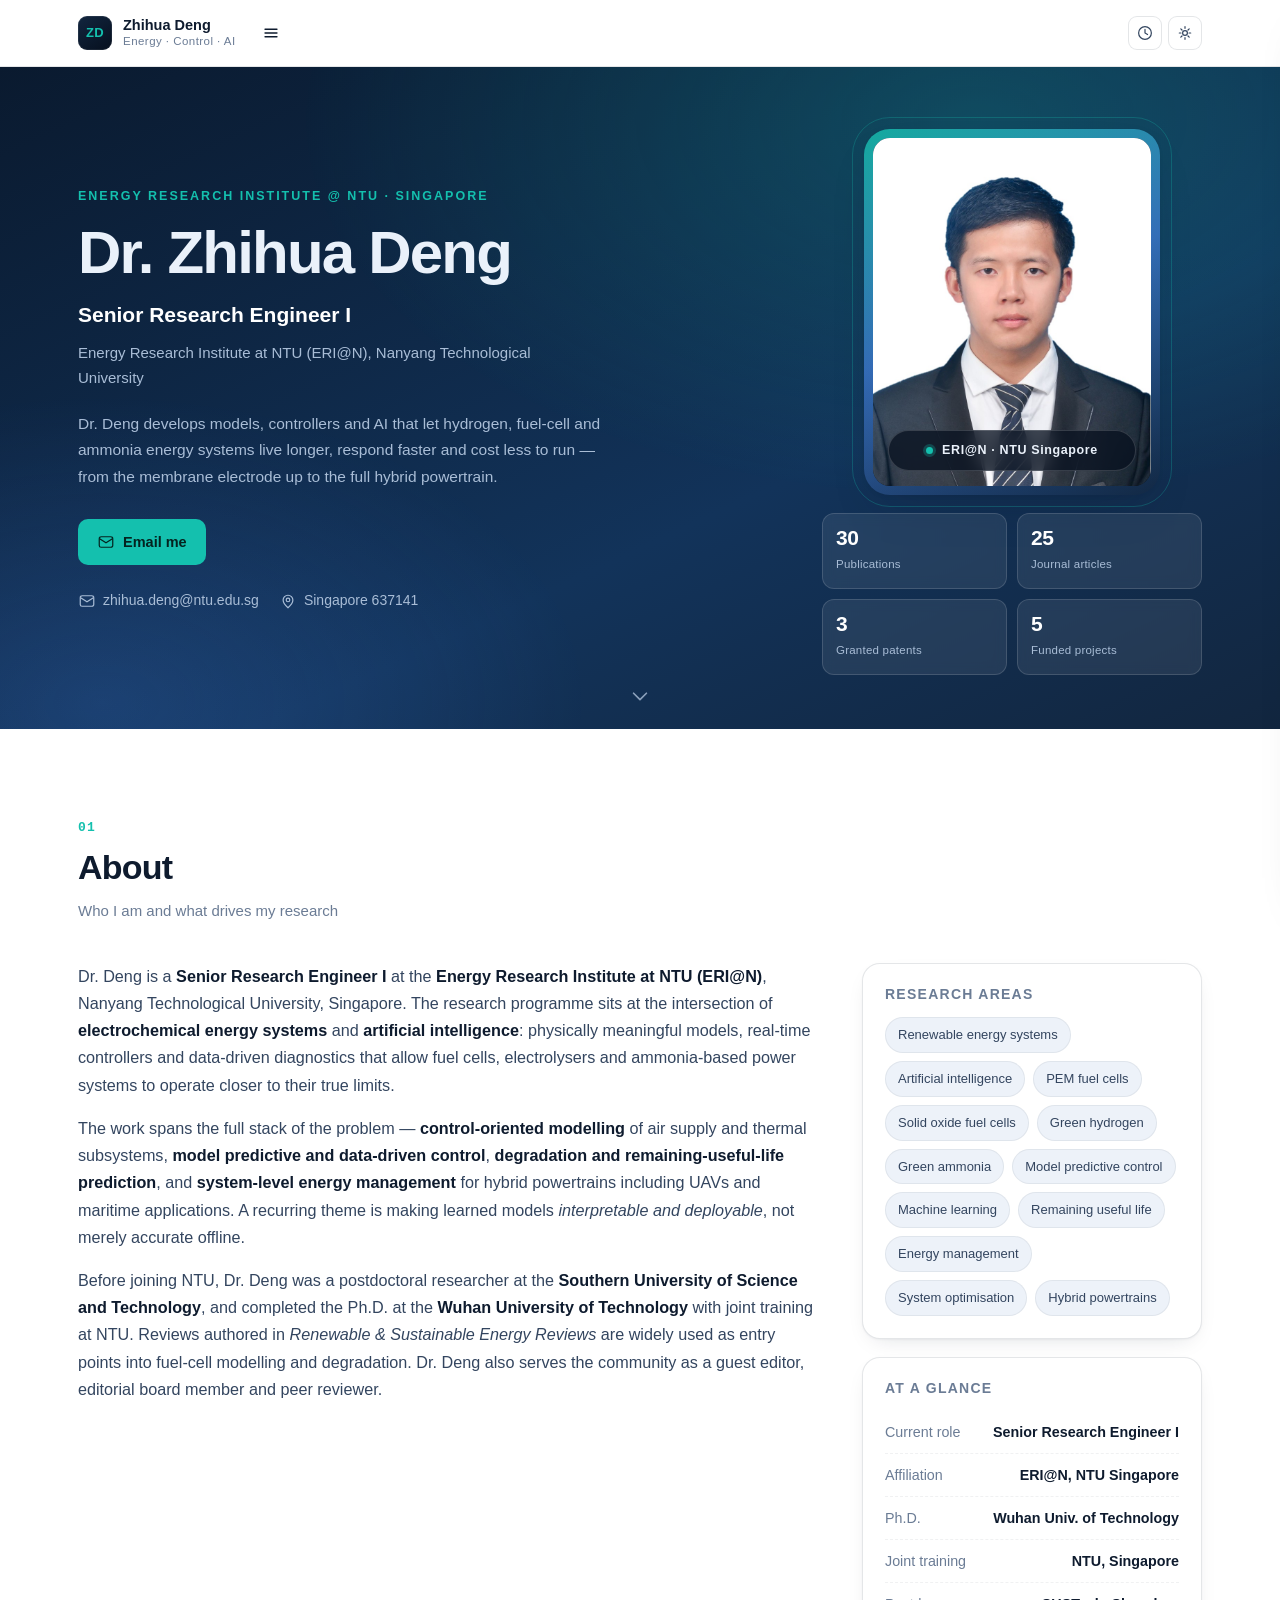
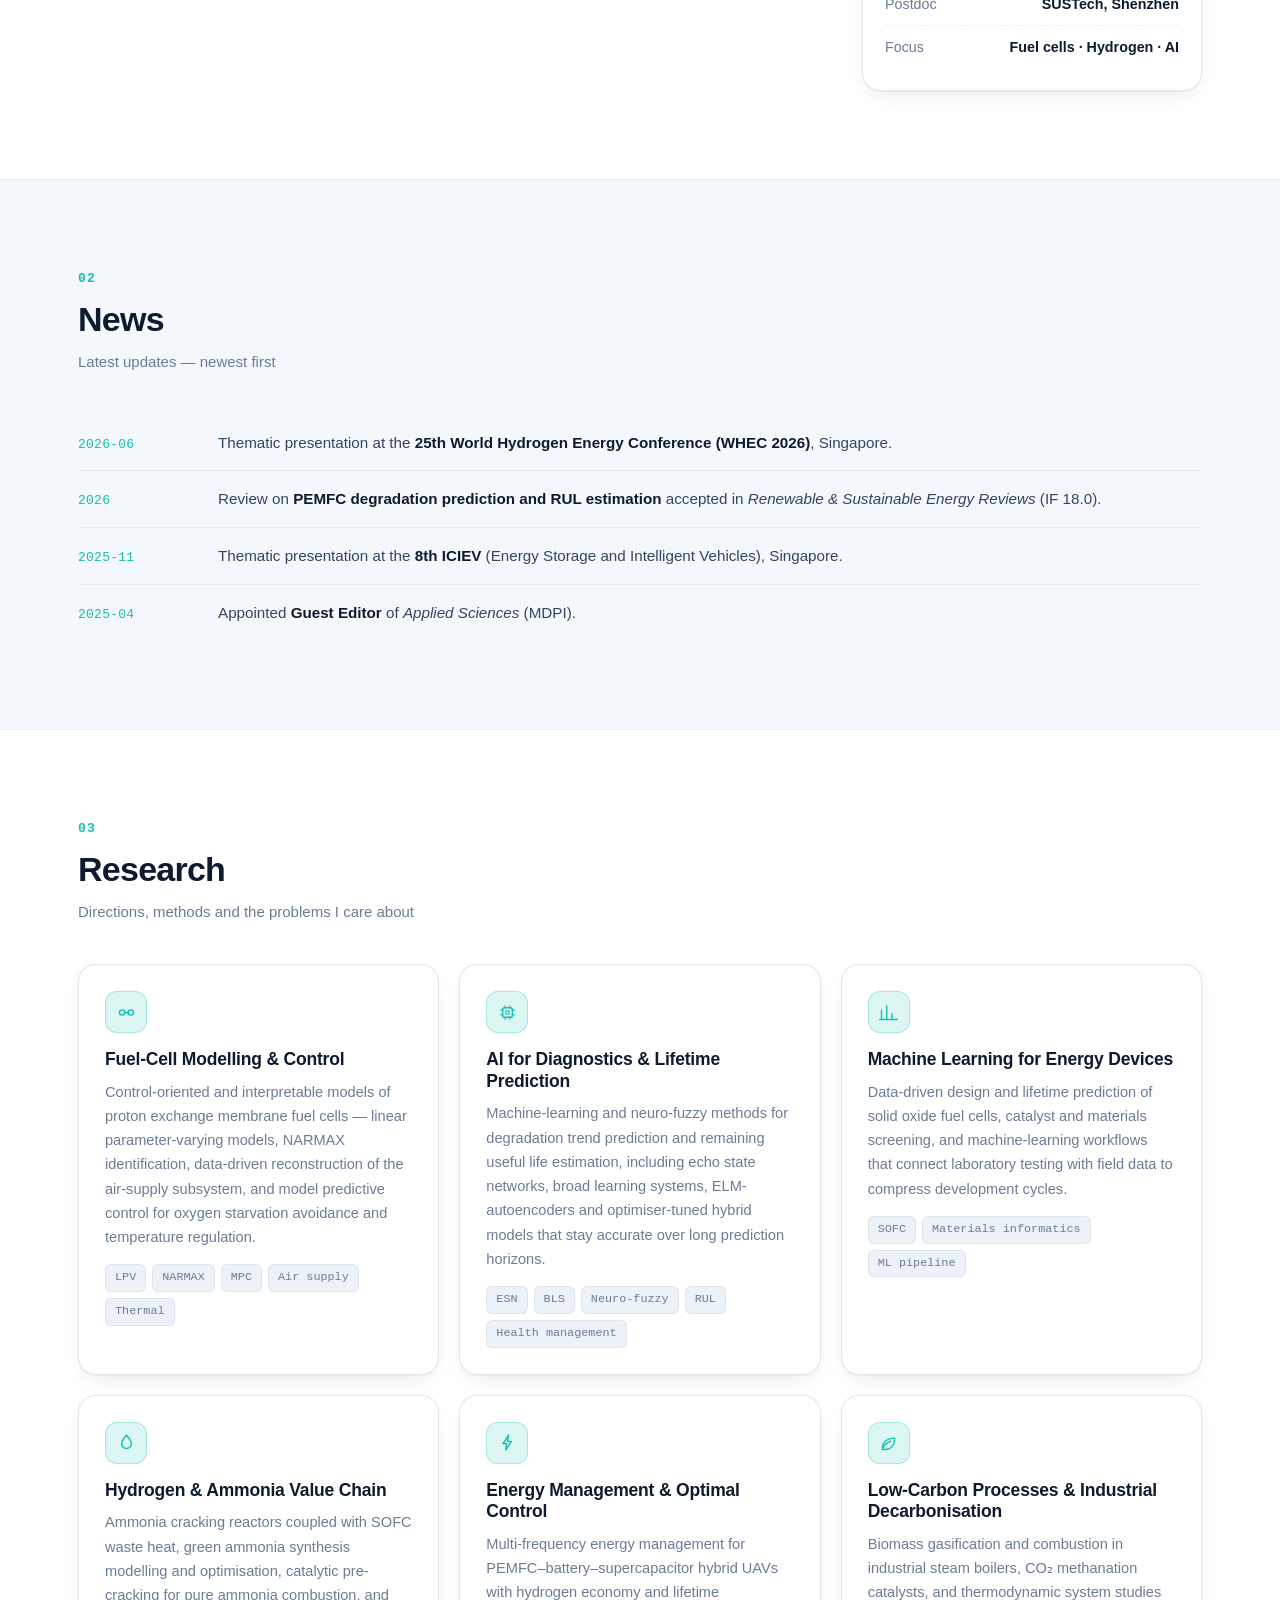
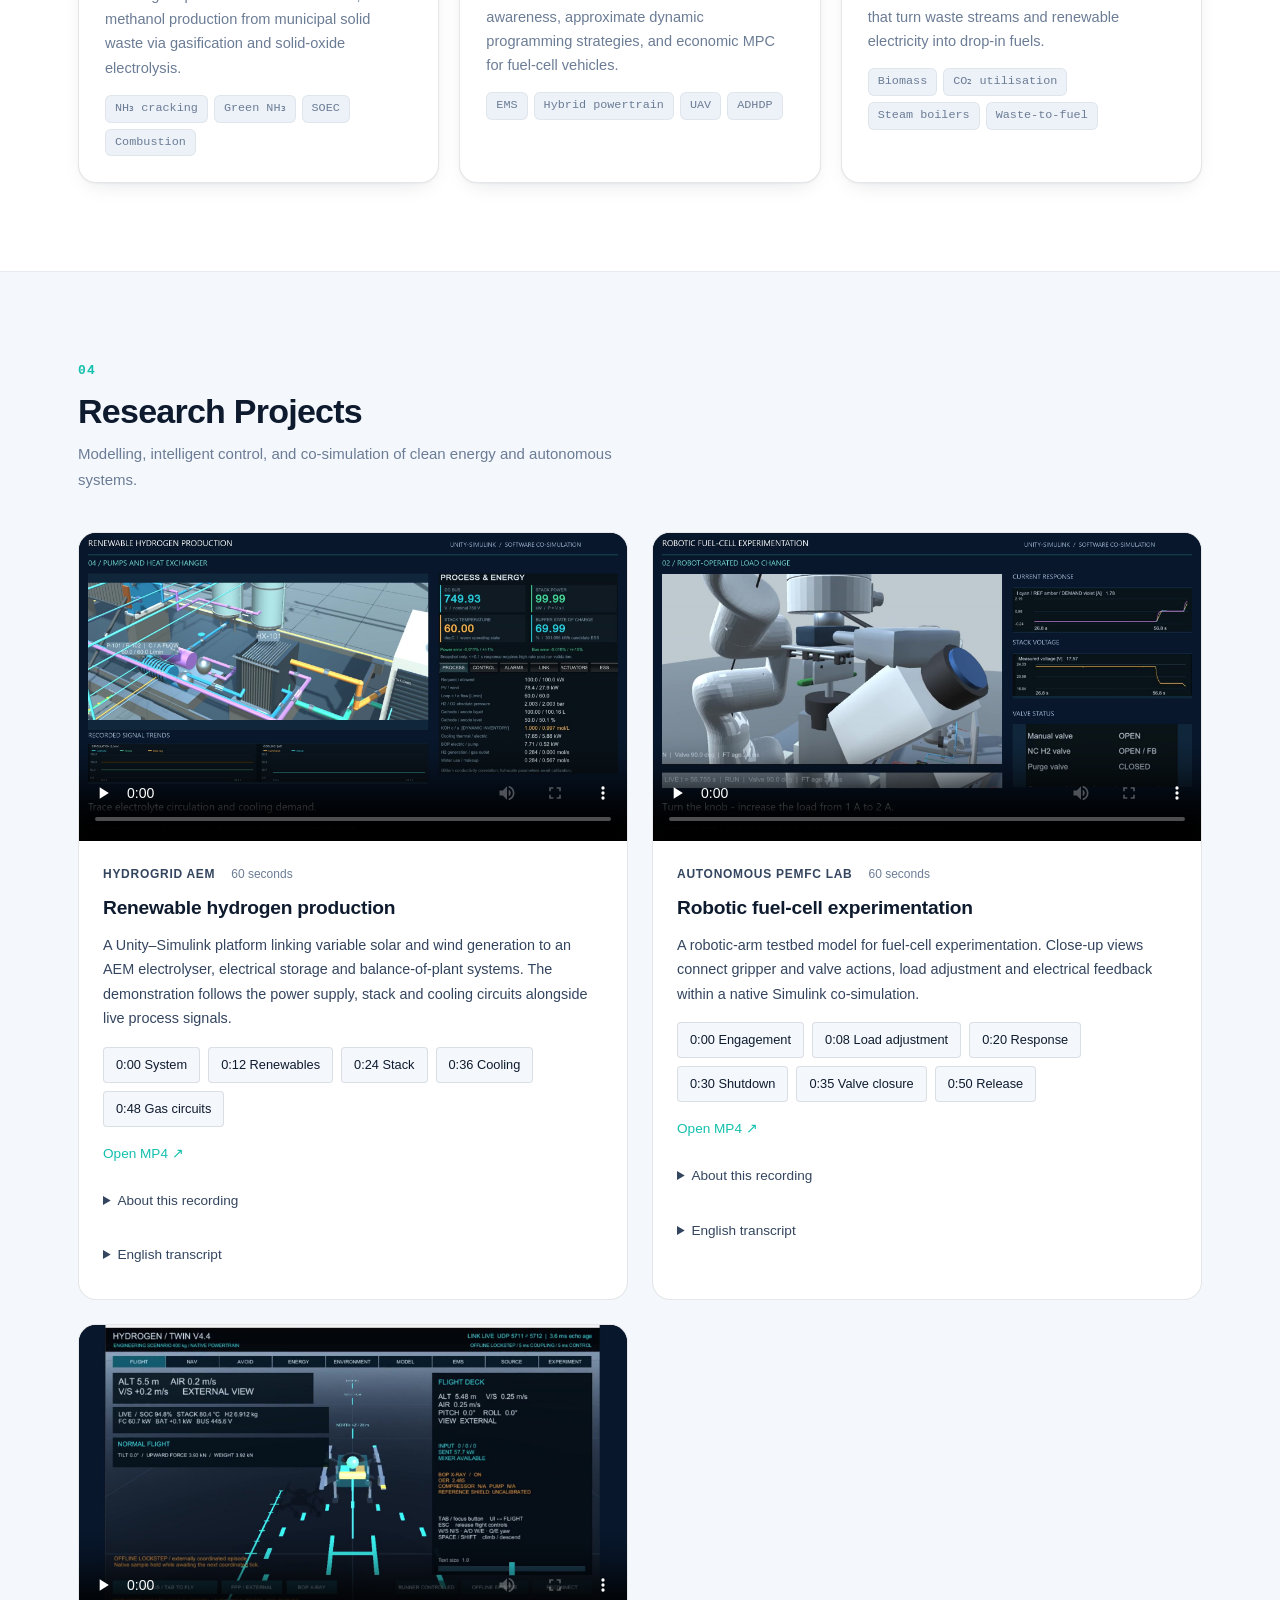
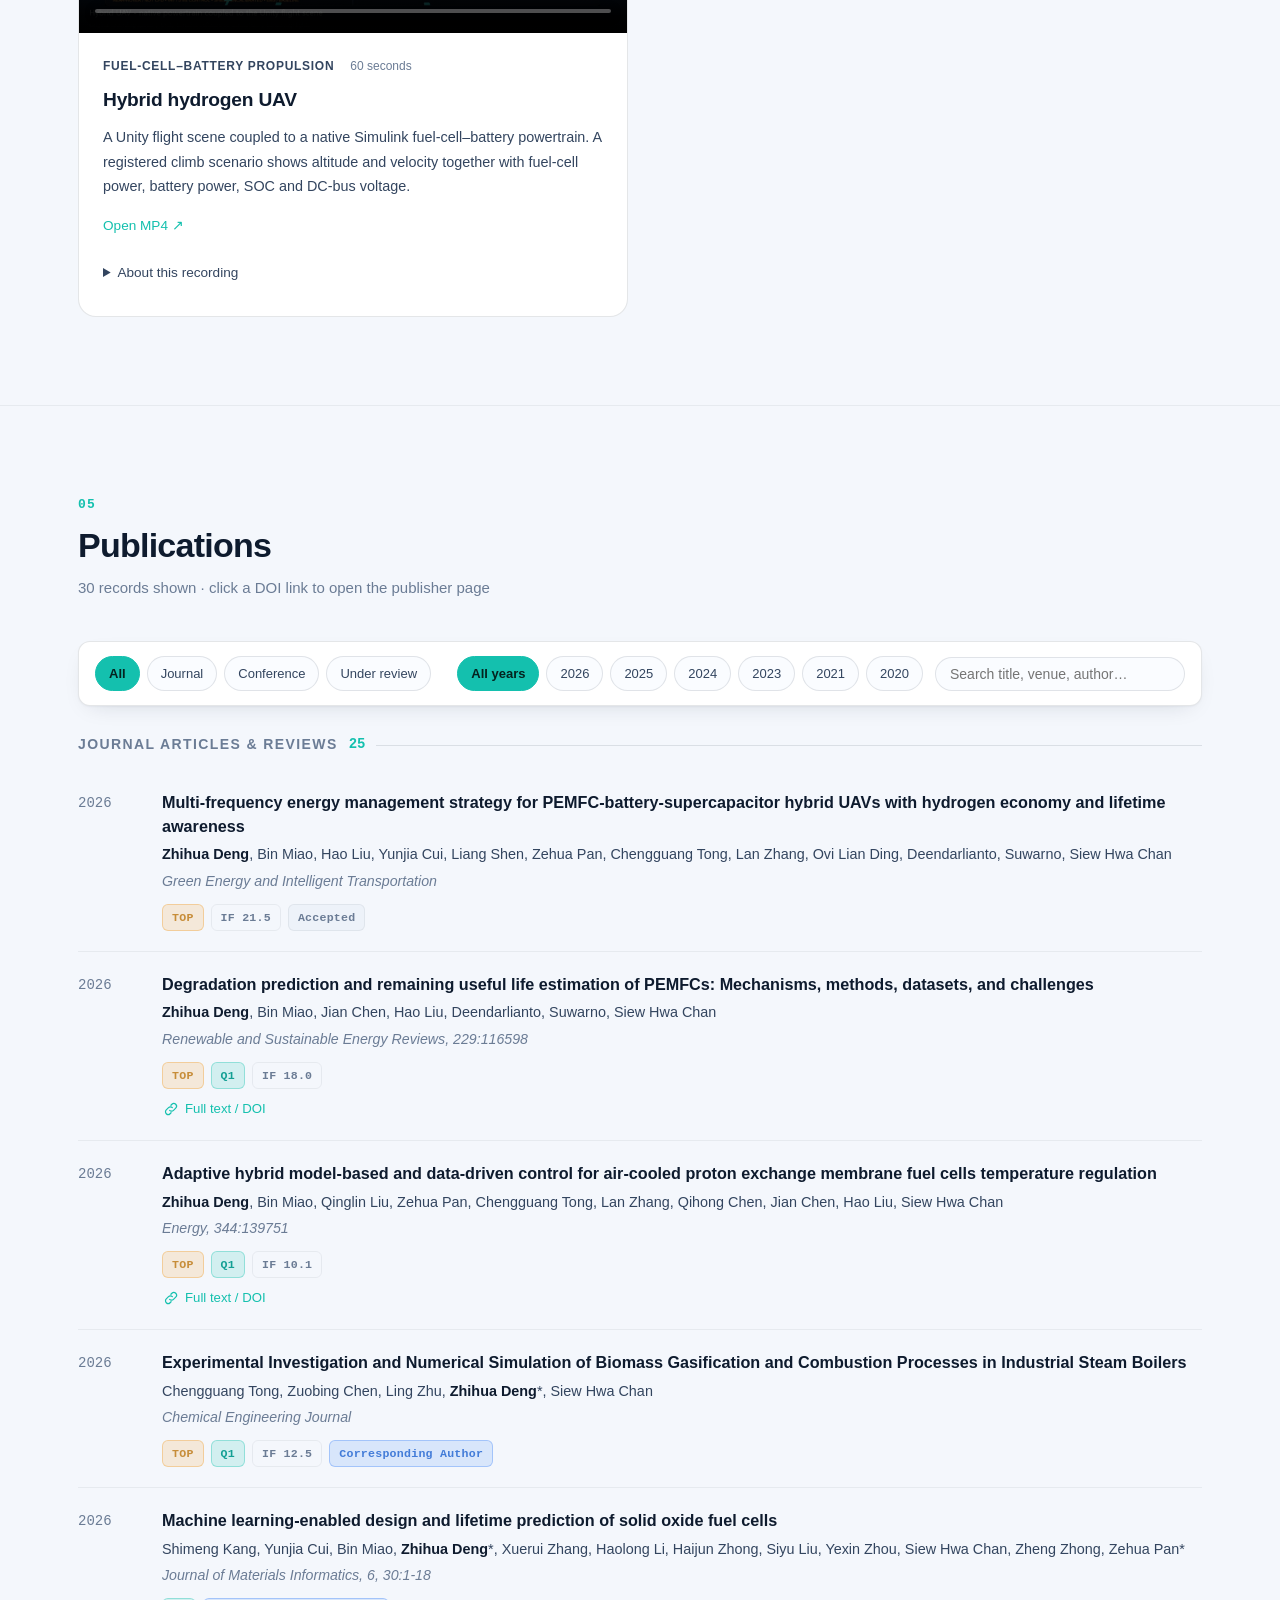
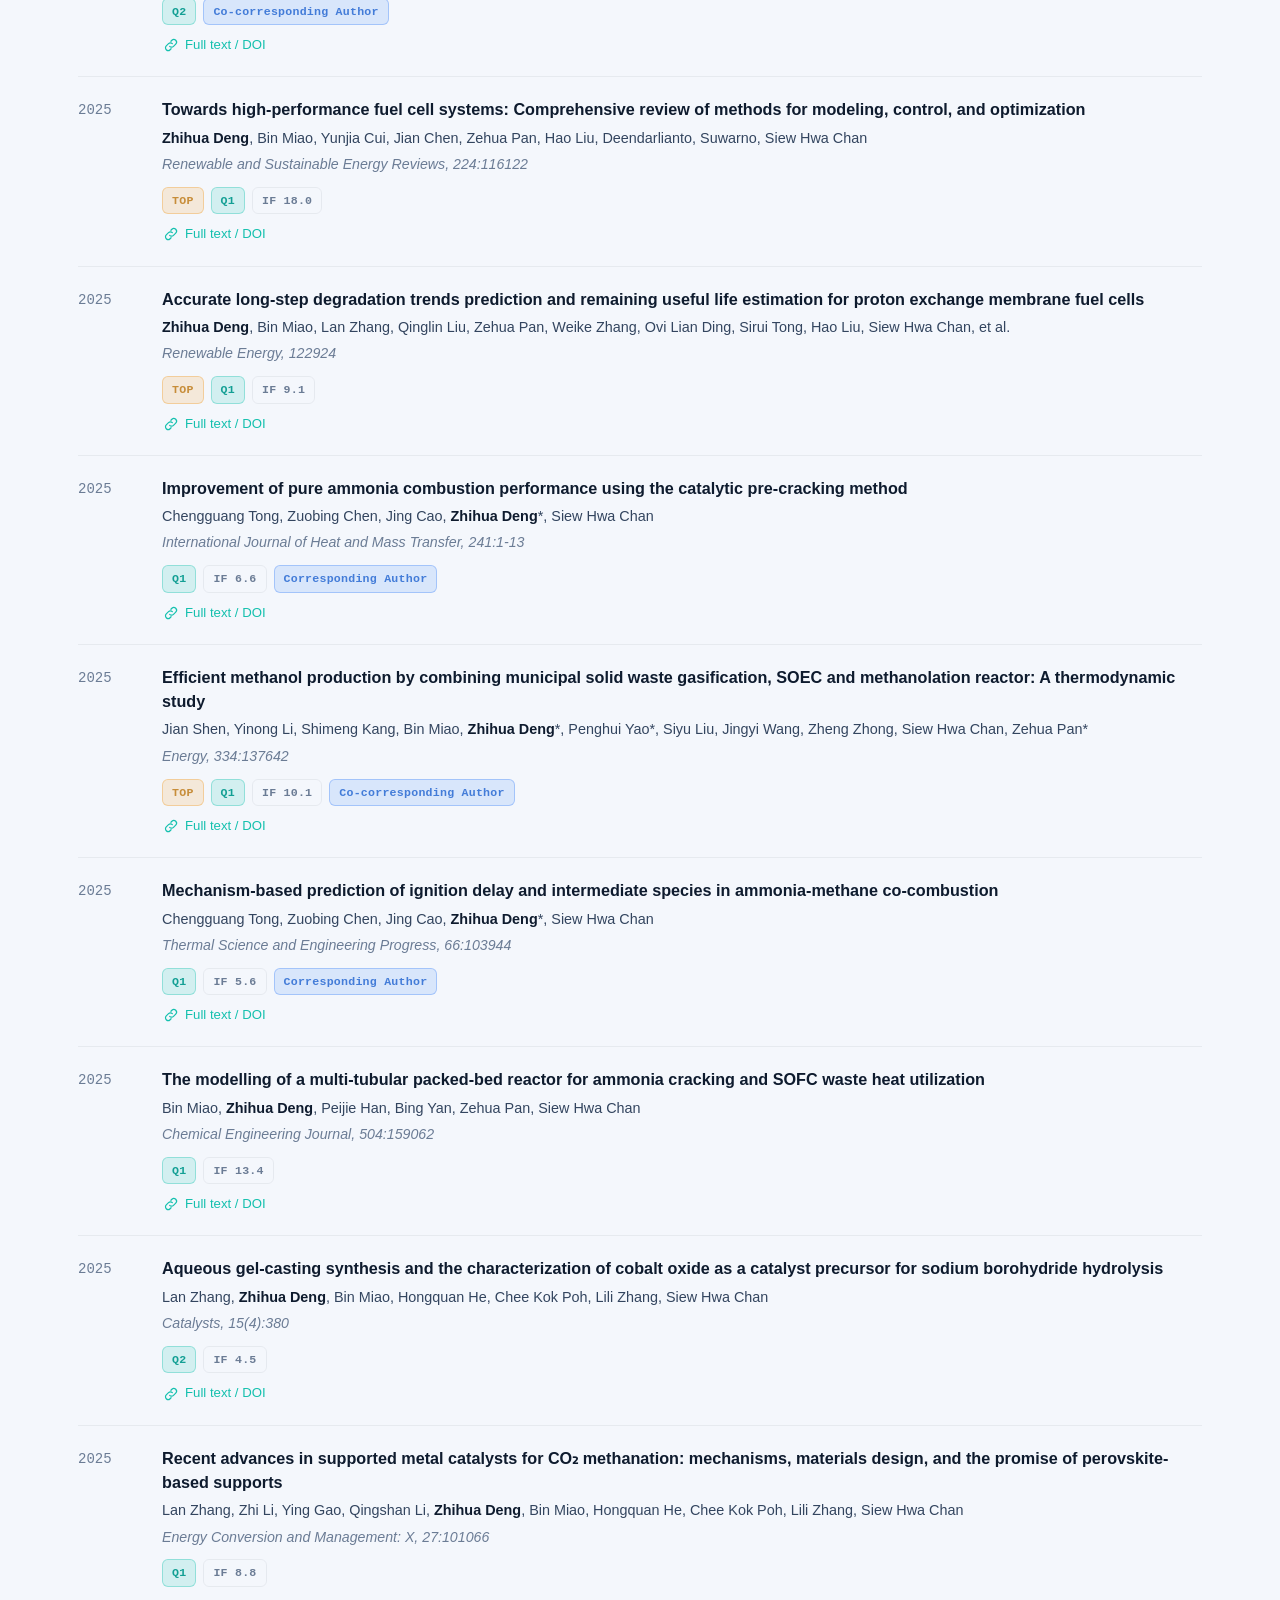
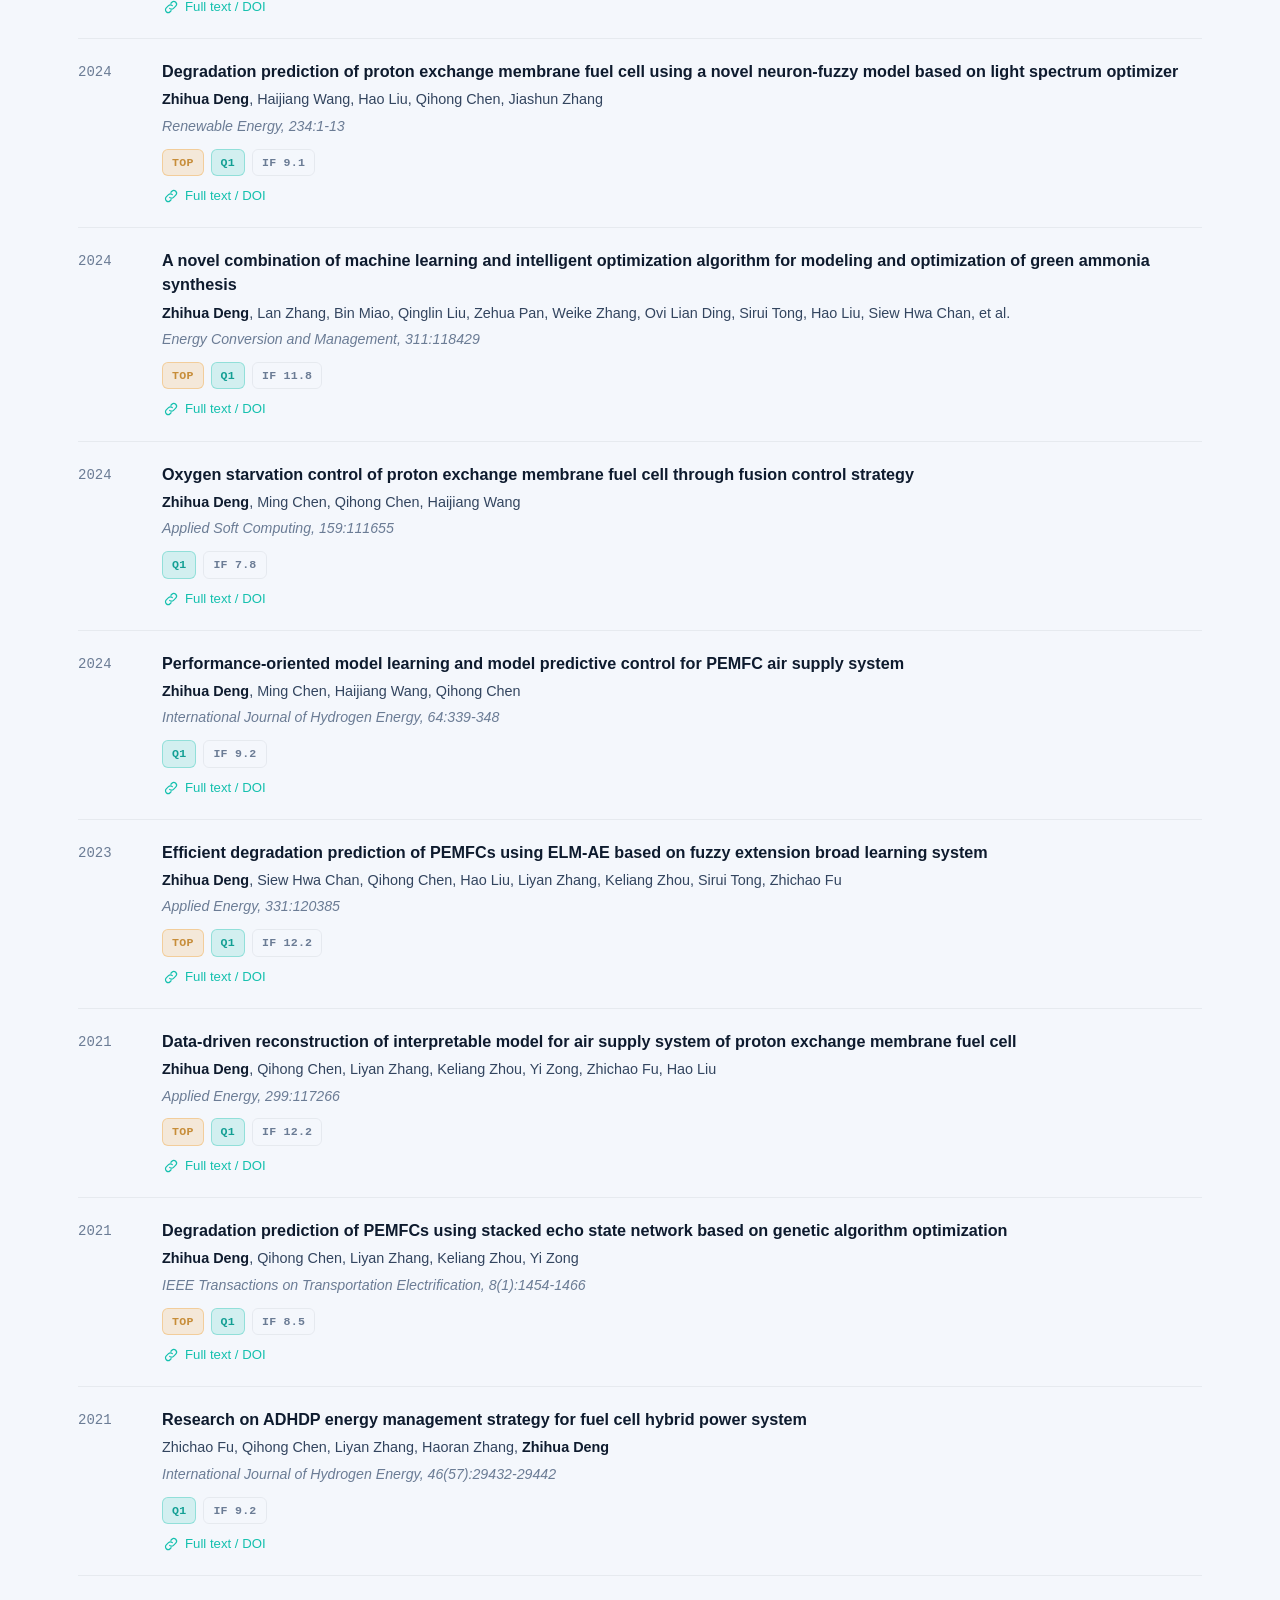
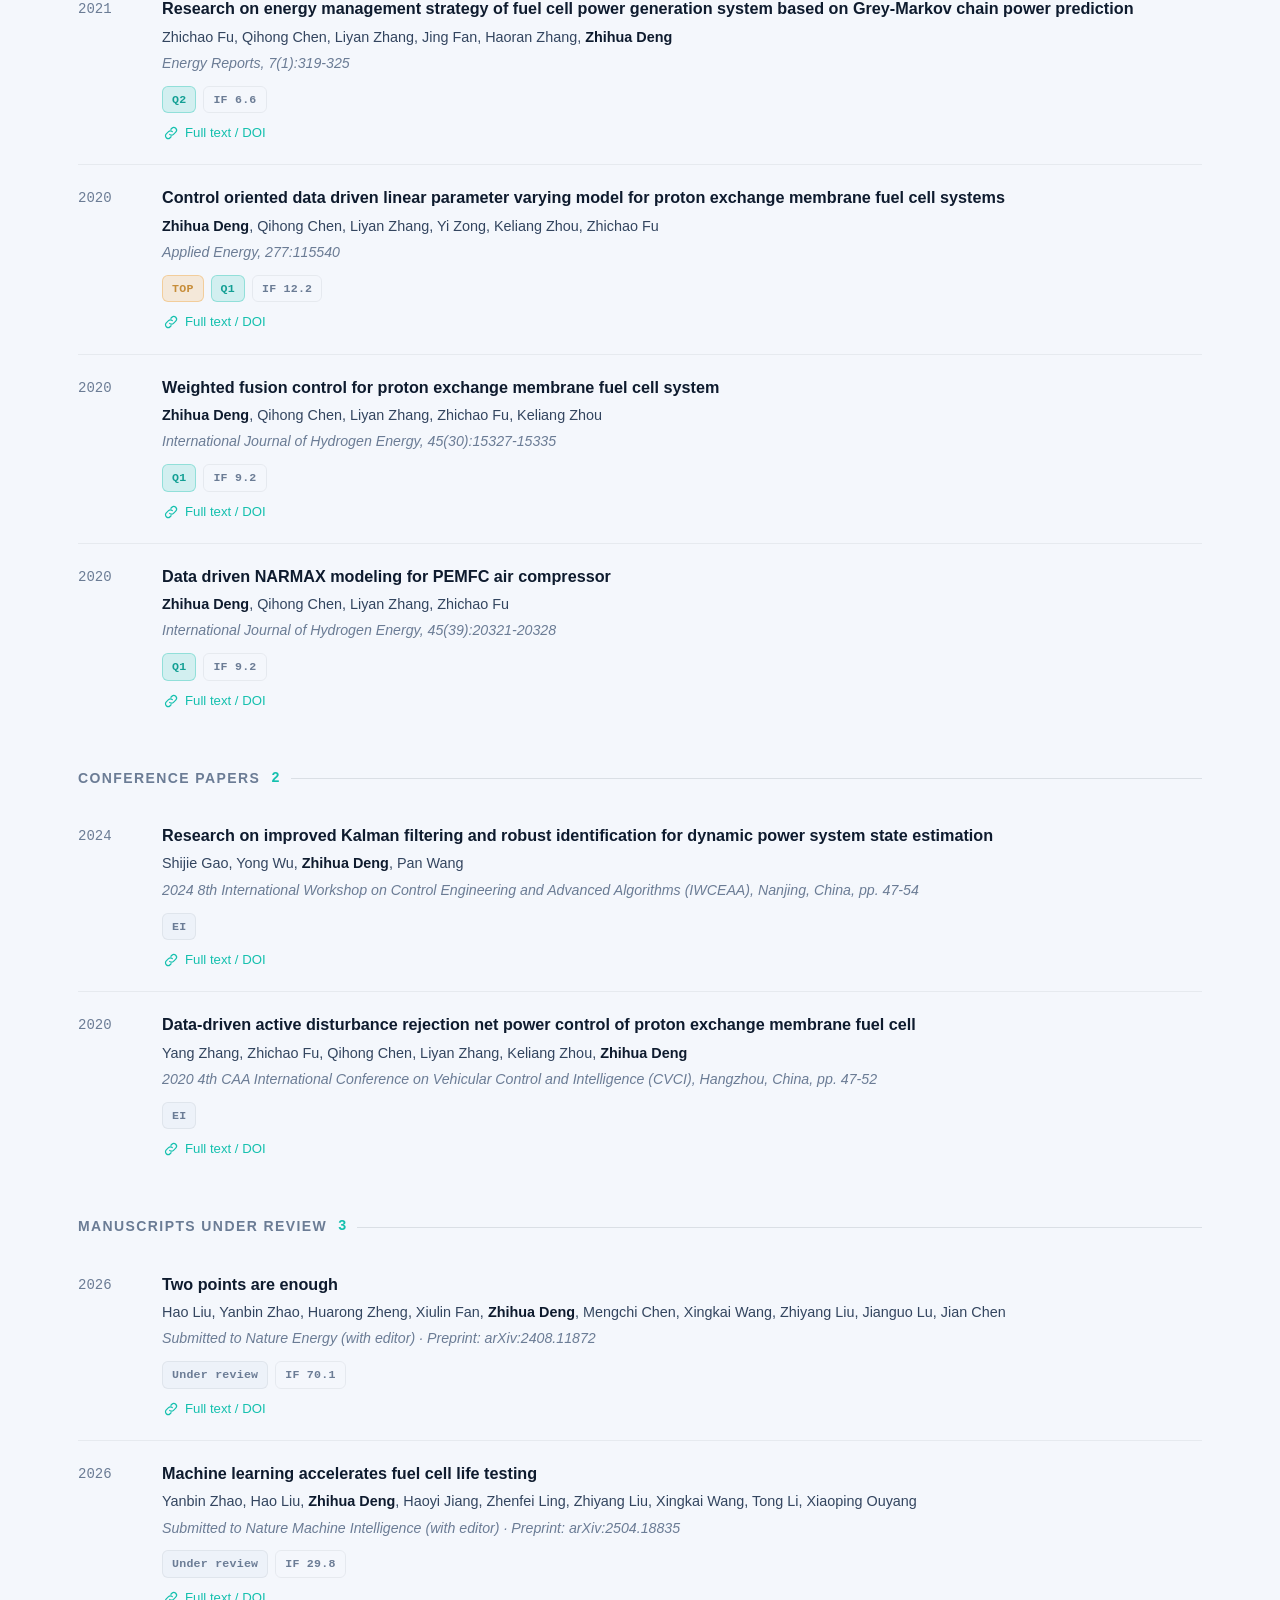
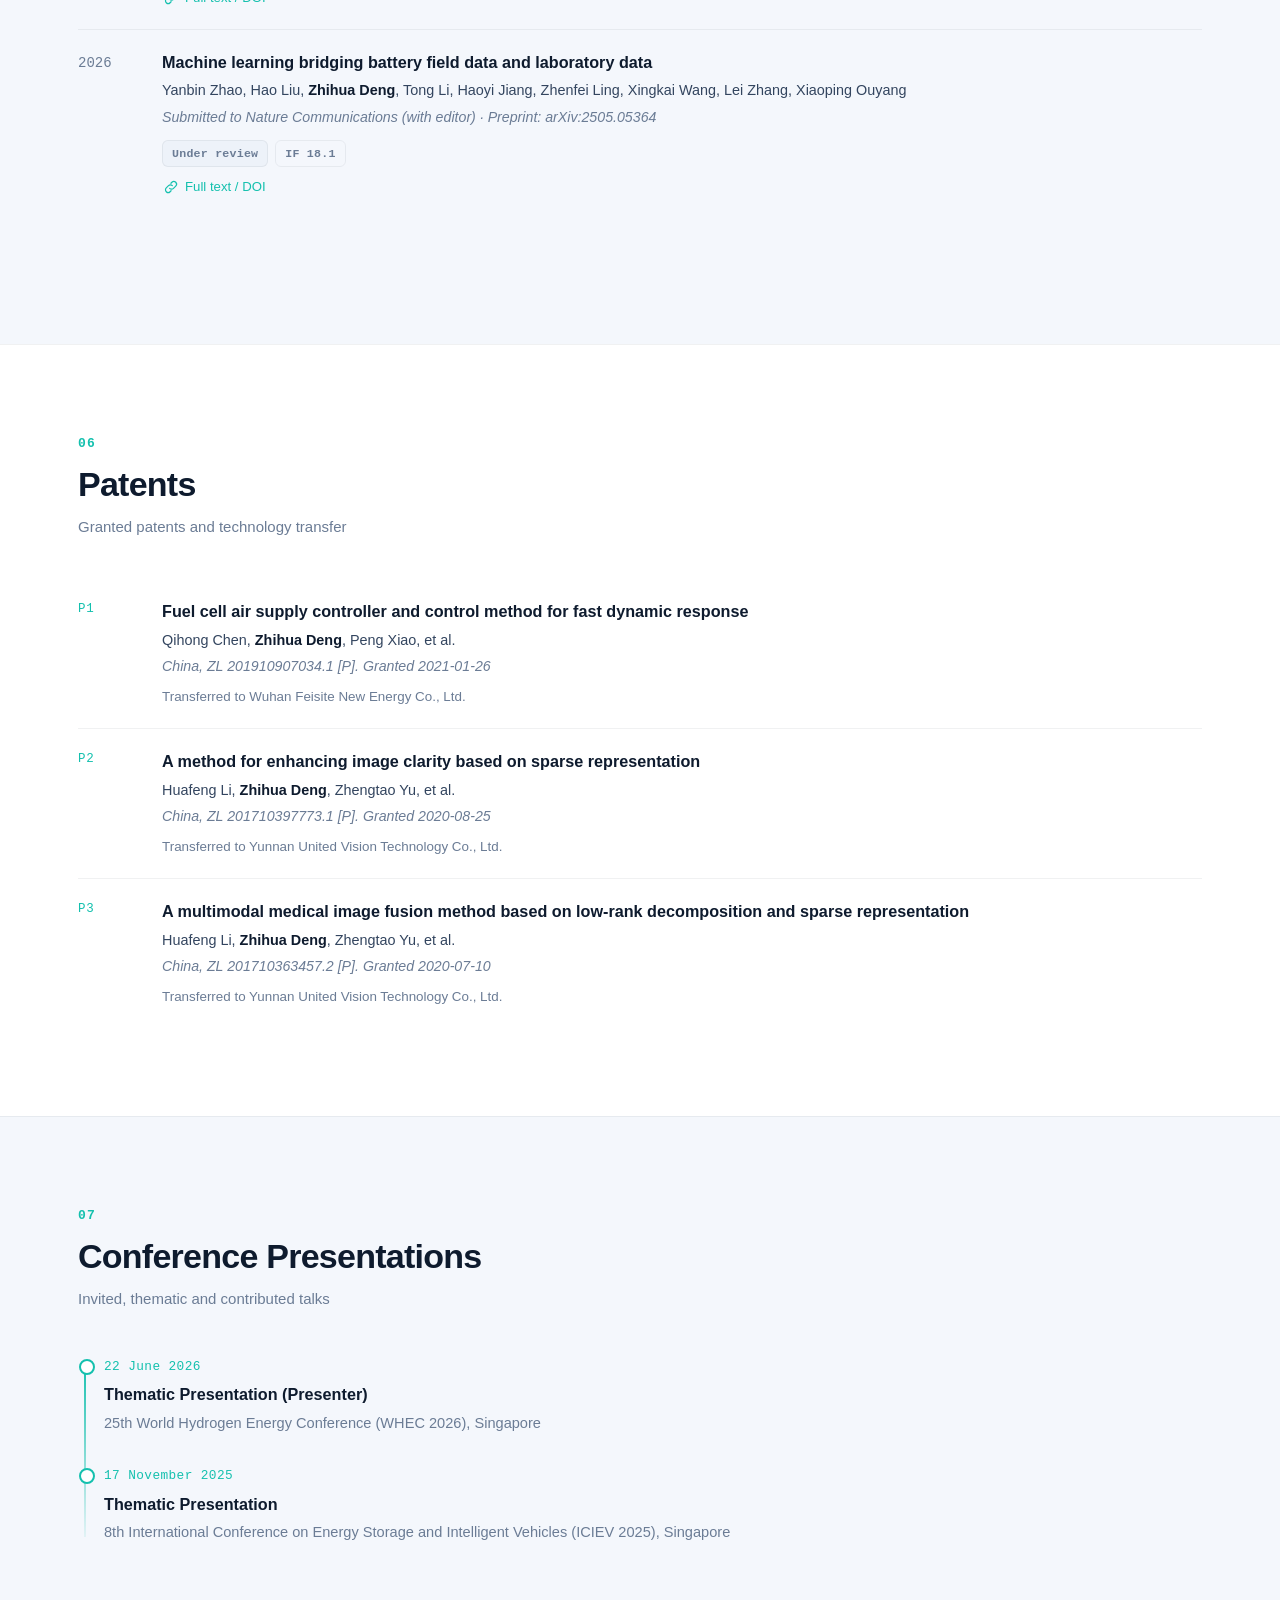
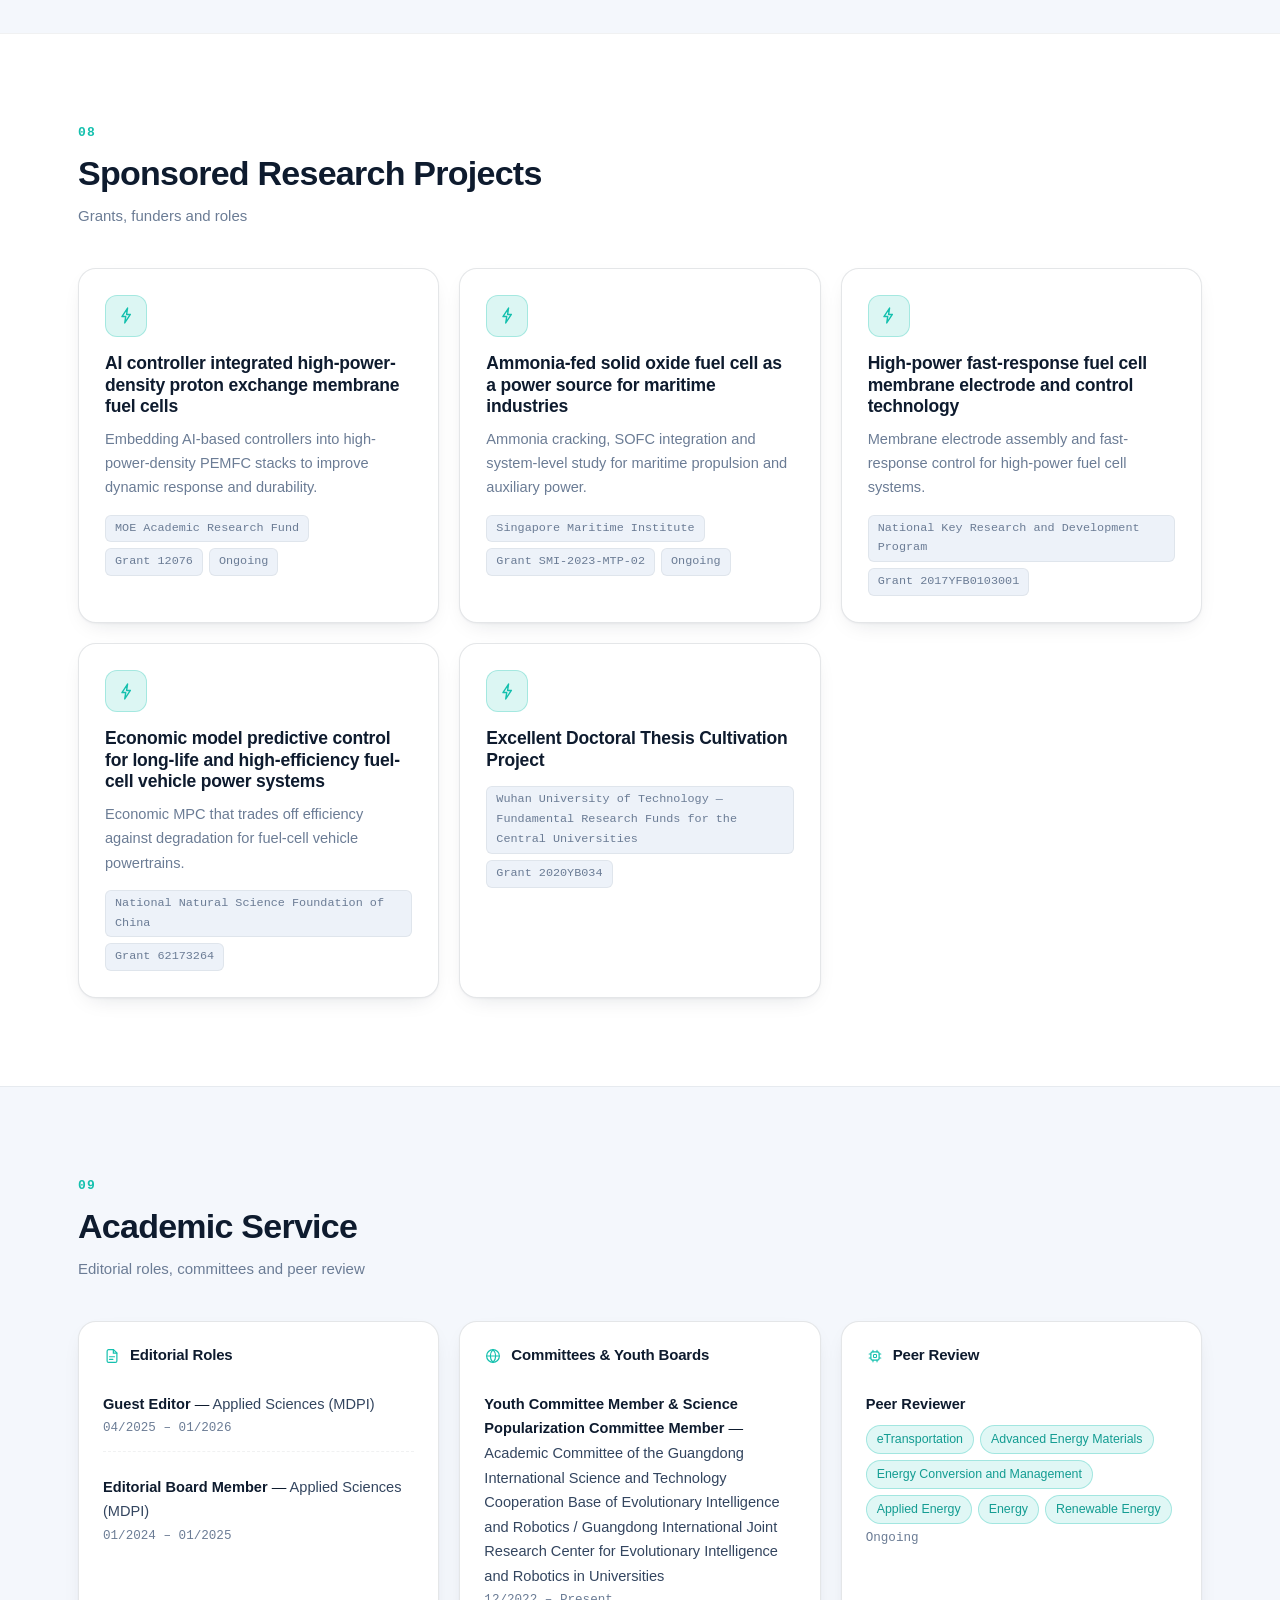
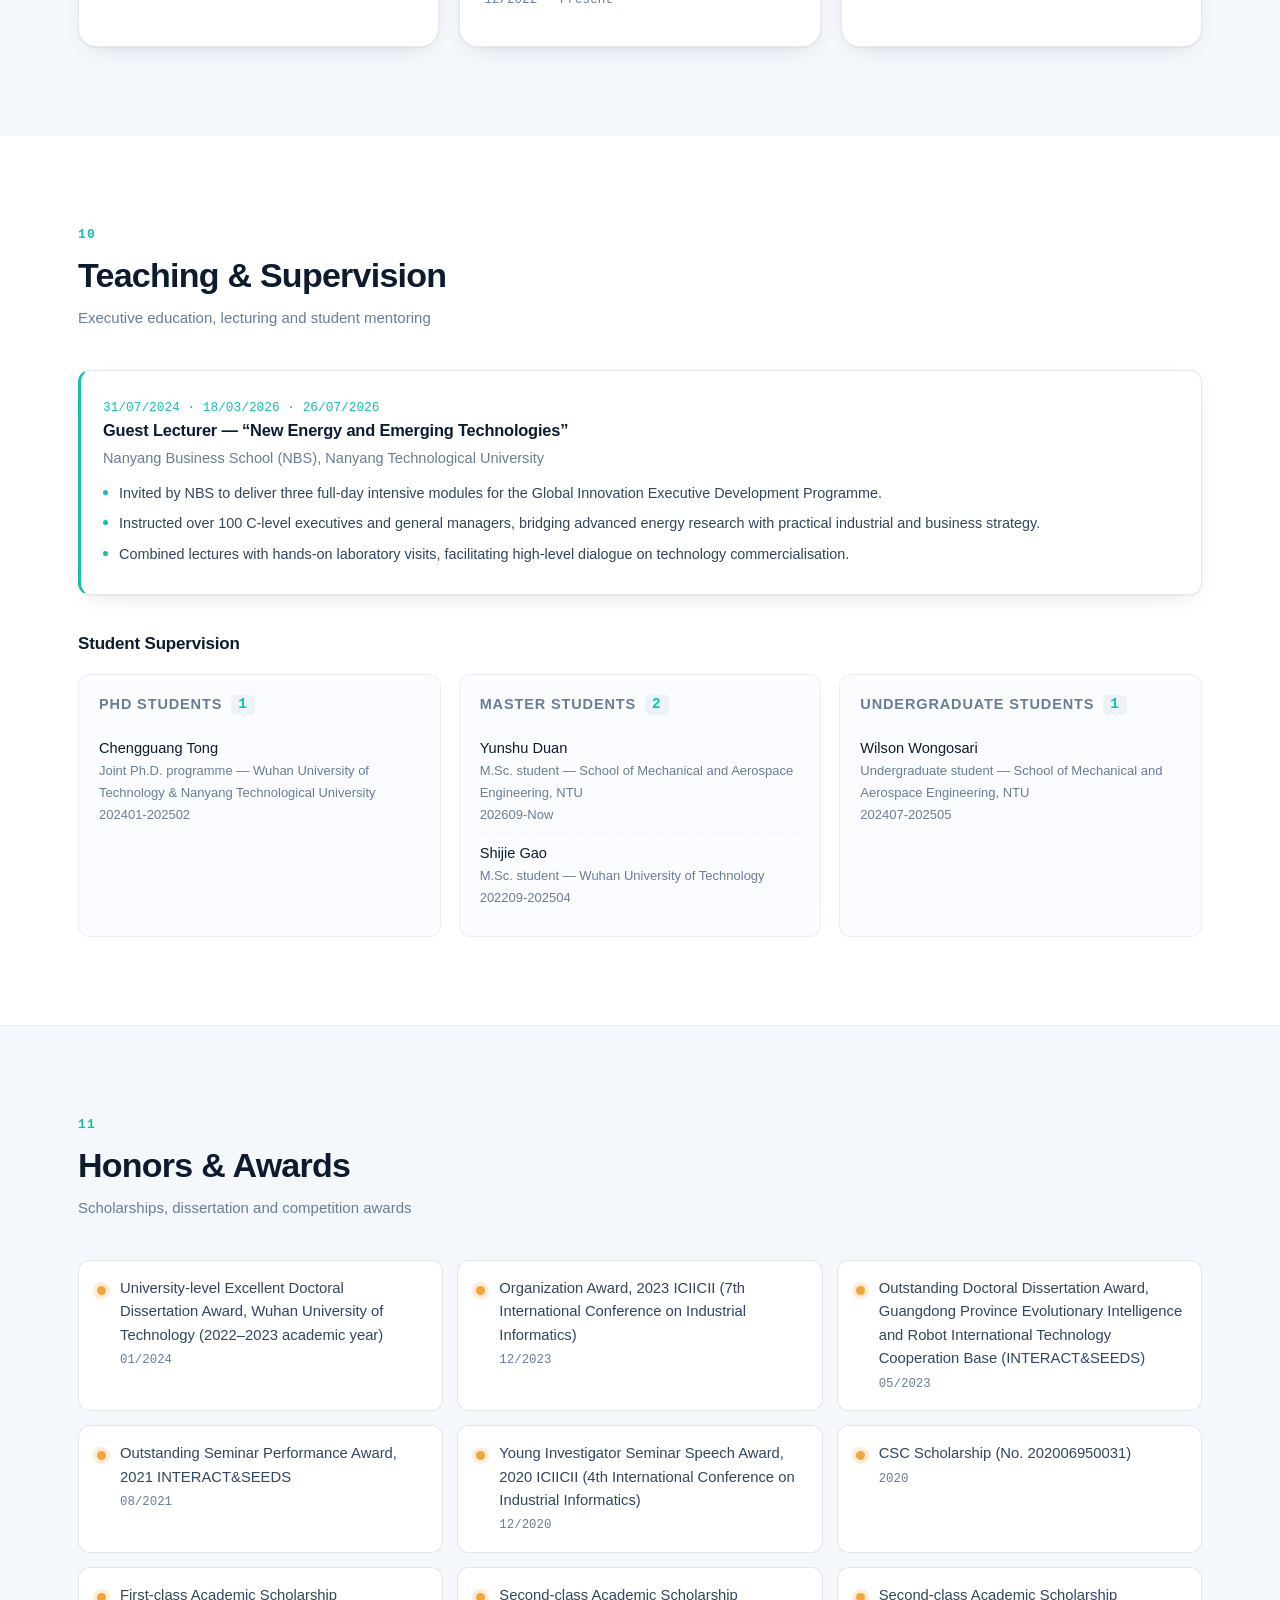
==== commit 6d5b7980: "Expand research project videos with close-ups and scalable layout" ====
--- a/index.html
+++ b/index.html
@@ -14,8 +14,8 @@
 <meta property="og:image" content="assets/img/profile.svg">
 <meta name="theme-color" content="#0A1A2F">
 <link rel="icon" href="data:image/svg+xml,%3Csvg xmlns='http://www.w3.org/2000/svg' viewBox='0 0 64 64'%3E%3Crect width='64' height='64' rx='14' fill='%230A1A2F'/%3E%3Cpath d='M22 16h20l-20 32h20' stroke='%2314C0AE' stroke-width='5' fill='none' stroke-linecap='round' stroke-linejoin='round'/%3E%3C/svg%3E">
-<link rel="stylesheet" href="assets/css/style.css?v=20261025-demos1">
-<link rel="stylesheet" href="assets/css/project-videos.css?v=20261025-demos1">
+<link rel="stylesheet" href="assets/css/style.css?v=20261025-projects2">
+<link rel="stylesheet" href="assets/css/project-videos.css?v=20261025-projects2">
 </head>
 <body>
 
@@ -157,8 +157,8 @@
     <div class="wrap">
       <div class="sec-head">
         <span class="sec-num">04</span>
-        <h2>Research in Motion</h2>
-        <p class="sec-sub" id="mediaSub">Research schematics, photographs and videos — click any figure to enlarge</p>
+        <h2>Research Projects</h2>
+        <p class="sec-sub" id="mediaSub">Modelling, intelligent control, and co-simulation of clean energy and autonomous systems.</p>
       </div>
       <div class="project-video-grid" id="projectVideos"></div>
       <div class="media-grid" id="mediaGrid"></div>
@@ -362,9 +362,9 @@
 </div>
 <div class="scrim" id="scrim"></div>
 
-<script src="assets/js/content.js?v=20261025-demos1"></script>
-<script src="assets/js/project-videos.js?v=20261025-demos1"></script>
-<script src="assets/js/render.js?v=20261025-demos1"></script>
+<script src="assets/js/content.js?v=20261025-projects2"></script>
+<script src="assets/js/project-videos.js?v=20261025-projects2"></script>
+<script src="assets/js/render.js?v=20261025-projects2"></script>
 <script src="assets/js/main.js"></script>
 
 <!-- ============ Lightbox ============ -->
--- a/assets/css/project-videos.css
+++ b/assets/css/project-videos.css
@@ -13,8 +13,11 @@
 .project-video summary { cursor: pointer; padding: .5rem 0; }
 .project-video details p { margin-top: .5rem; font-size: .85rem; }
 .project-video__error { margin: 0; padding: .75rem 1rem; background: var(--bg-alt); color: var(--ink); }
-.project-video a:focus-visible, .project-video summary:focus-visible, .project-video video:focus-visible { outline: 3px solid var(--accent-3); outline-offset: 4px; }
-.project-videos-note { margin: 1.5rem 0; color: var(--muted); font-size: .8rem; line-height: 1.7; }
+.project-video a:focus-visible, .project-video summary:focus-visible, .project-video video:focus-visible, .project-video button:focus-visible { outline: 3px solid var(--accent-3); outline-offset: 4px; }
+.project-video__chapters { display: flex; flex-wrap: wrap; gap: .5rem; margin-bottom: 1rem; }
+.project-video__chapters:empty { display: none; }
+.project-video__chapters button { font: inherit; font-size: .8rem; line-height: 1.4; color: var(--ink); background: var(--bg-alt); border: 1px solid var(--line); border-radius: .25rem; padding: .5rem .75rem; cursor: pointer; text-align: left; }
+.project-video__chapters button:hover { background: var(--surface); border-color: var(--accent-3); }
 @media (min-width: 768px) { .project-video-grid { grid-template-columns: repeat(2, minmax(0, 1fr)); } }
-@media (min-width: 1120px) { .project-video-grid { grid-template-columns: repeat(3, minmax(0, 1fr)); } }
+/* Auto-generated rows leave room for future projects without placeholder players. */
 @media (max-width: 380px) { .project-video__body { padding: 1rem; } }
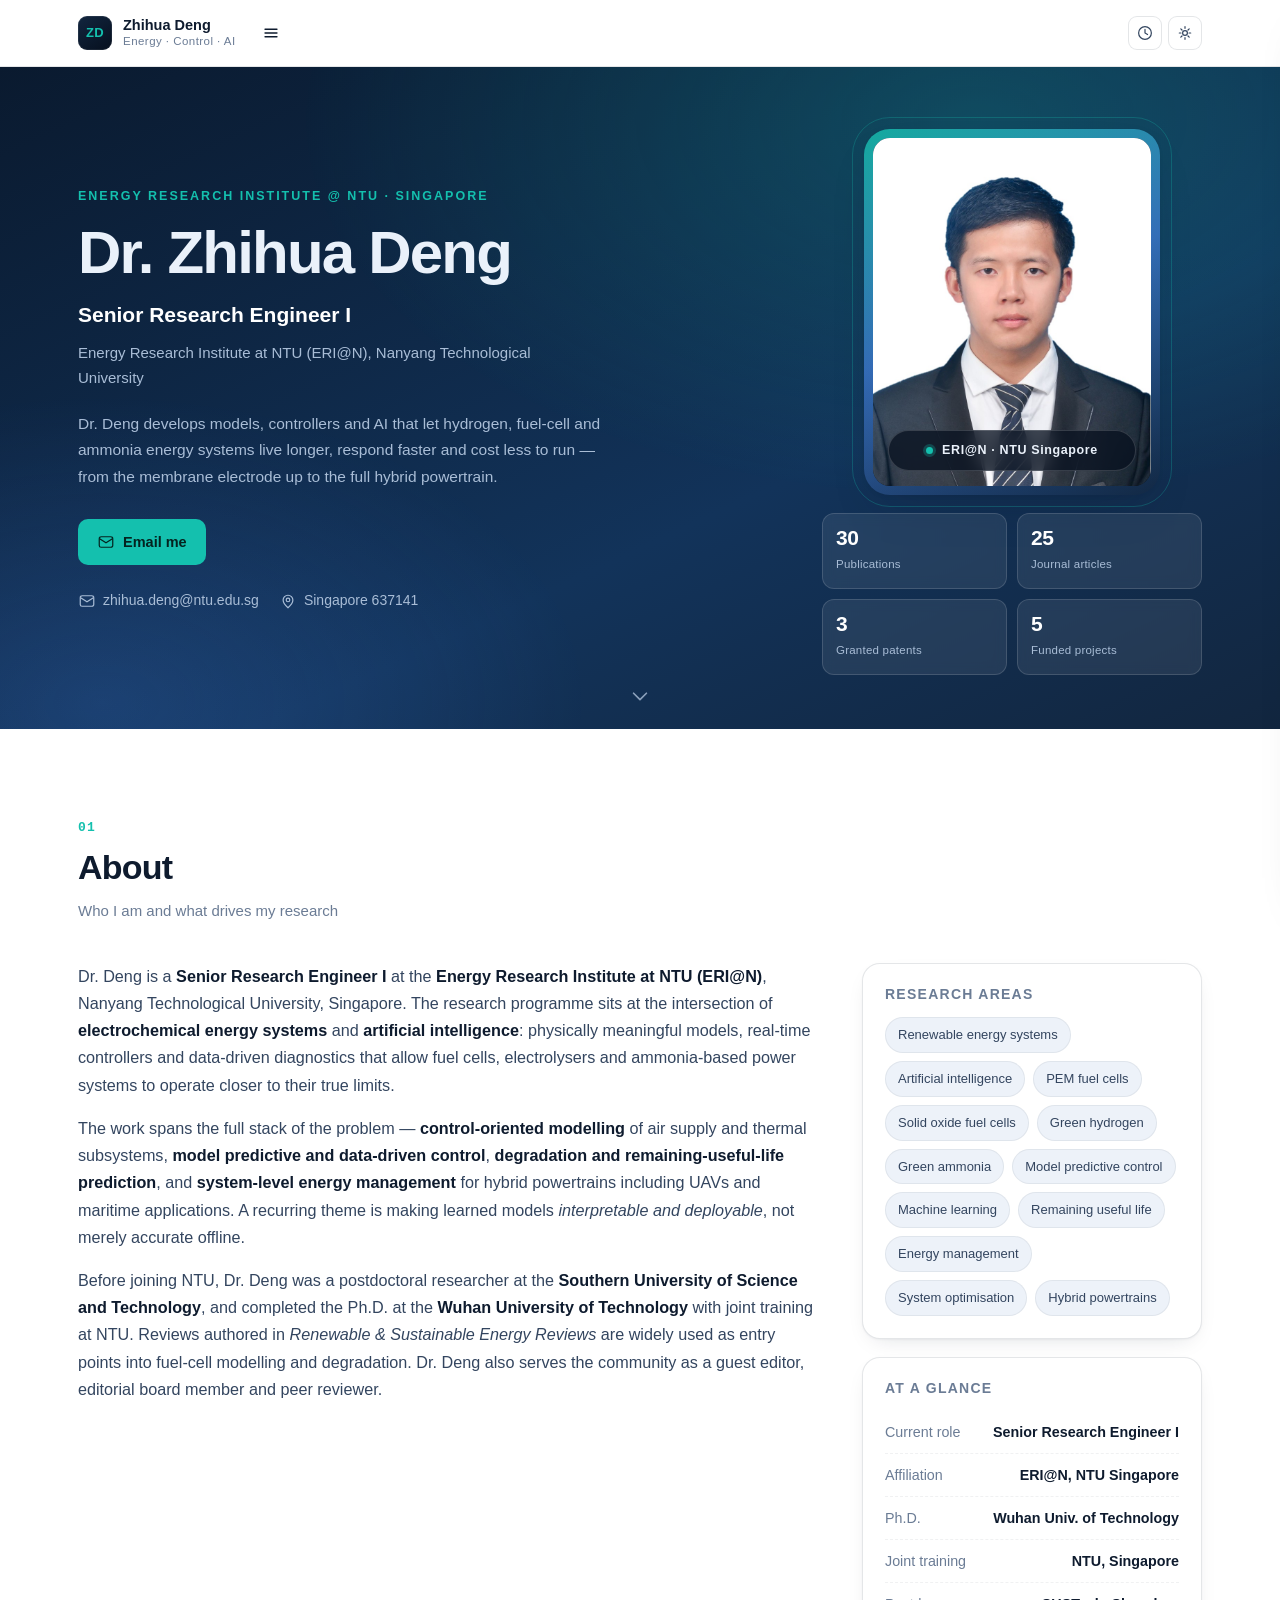
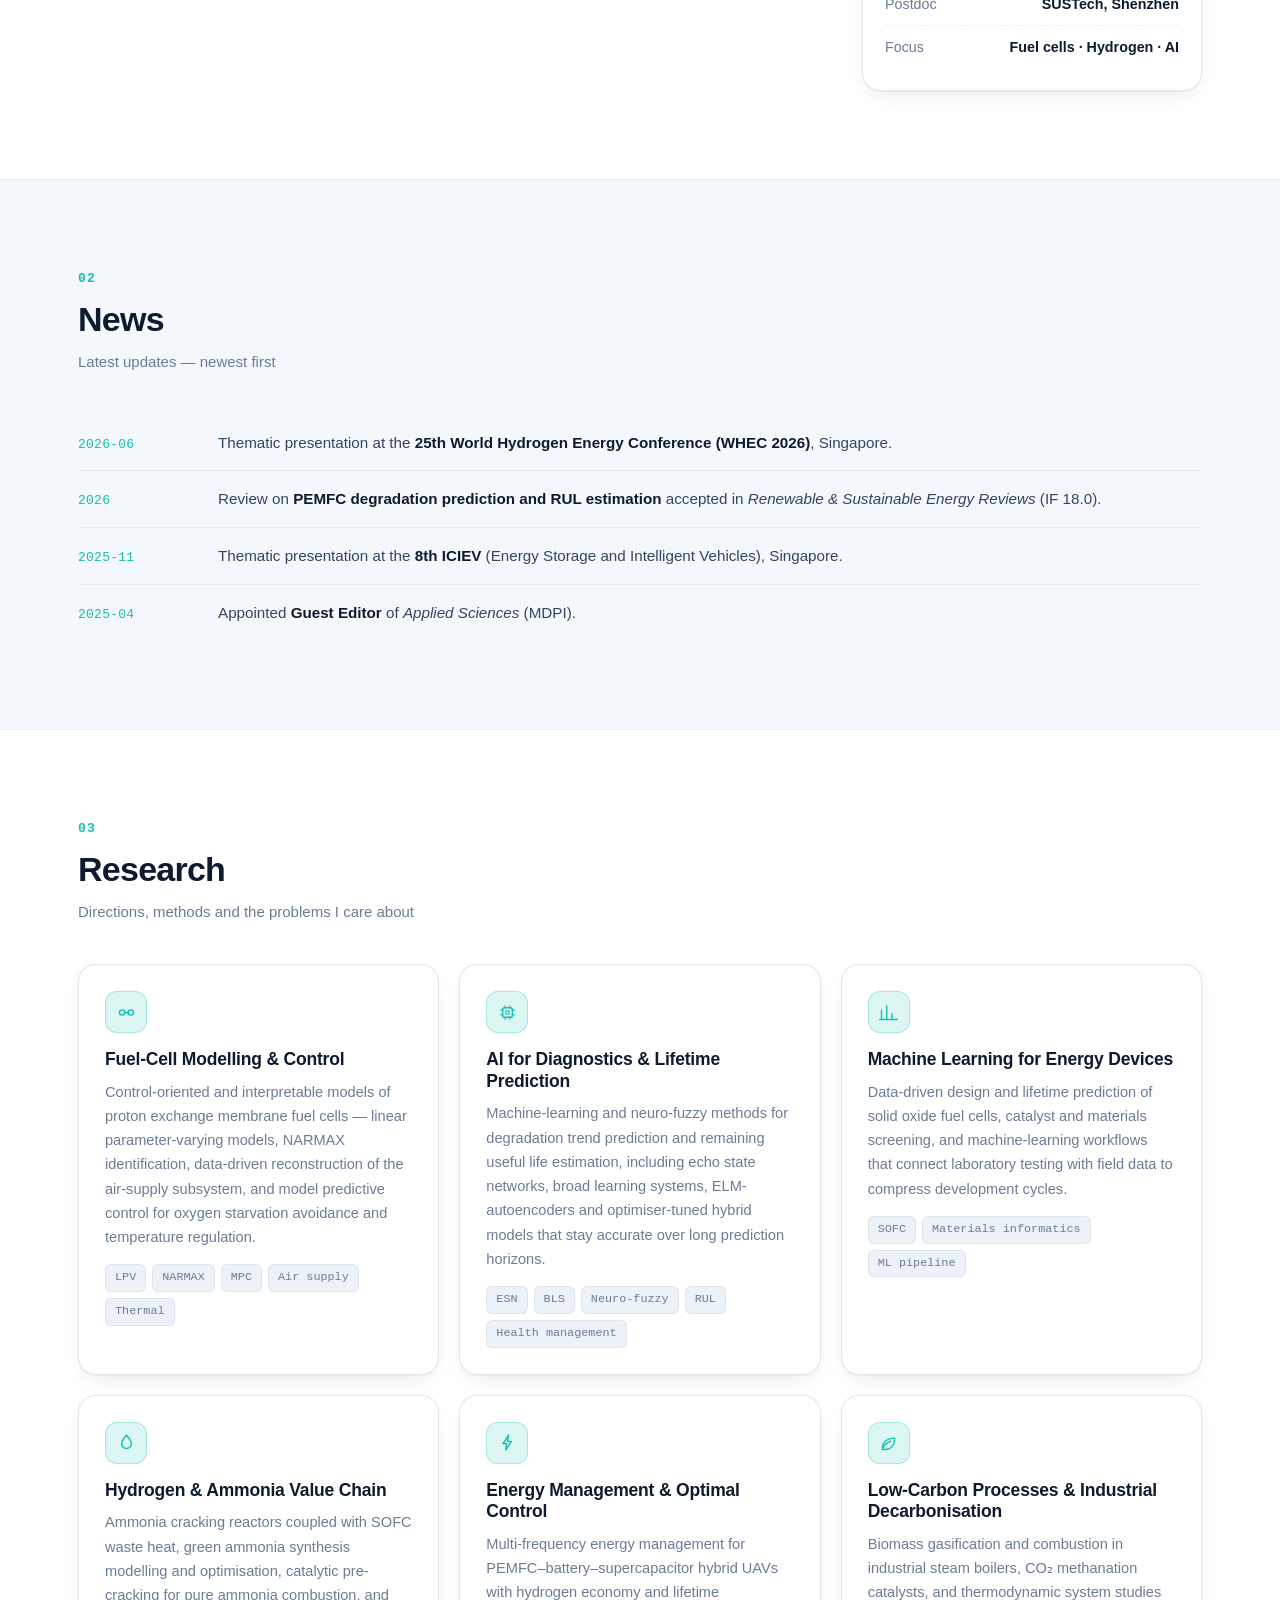
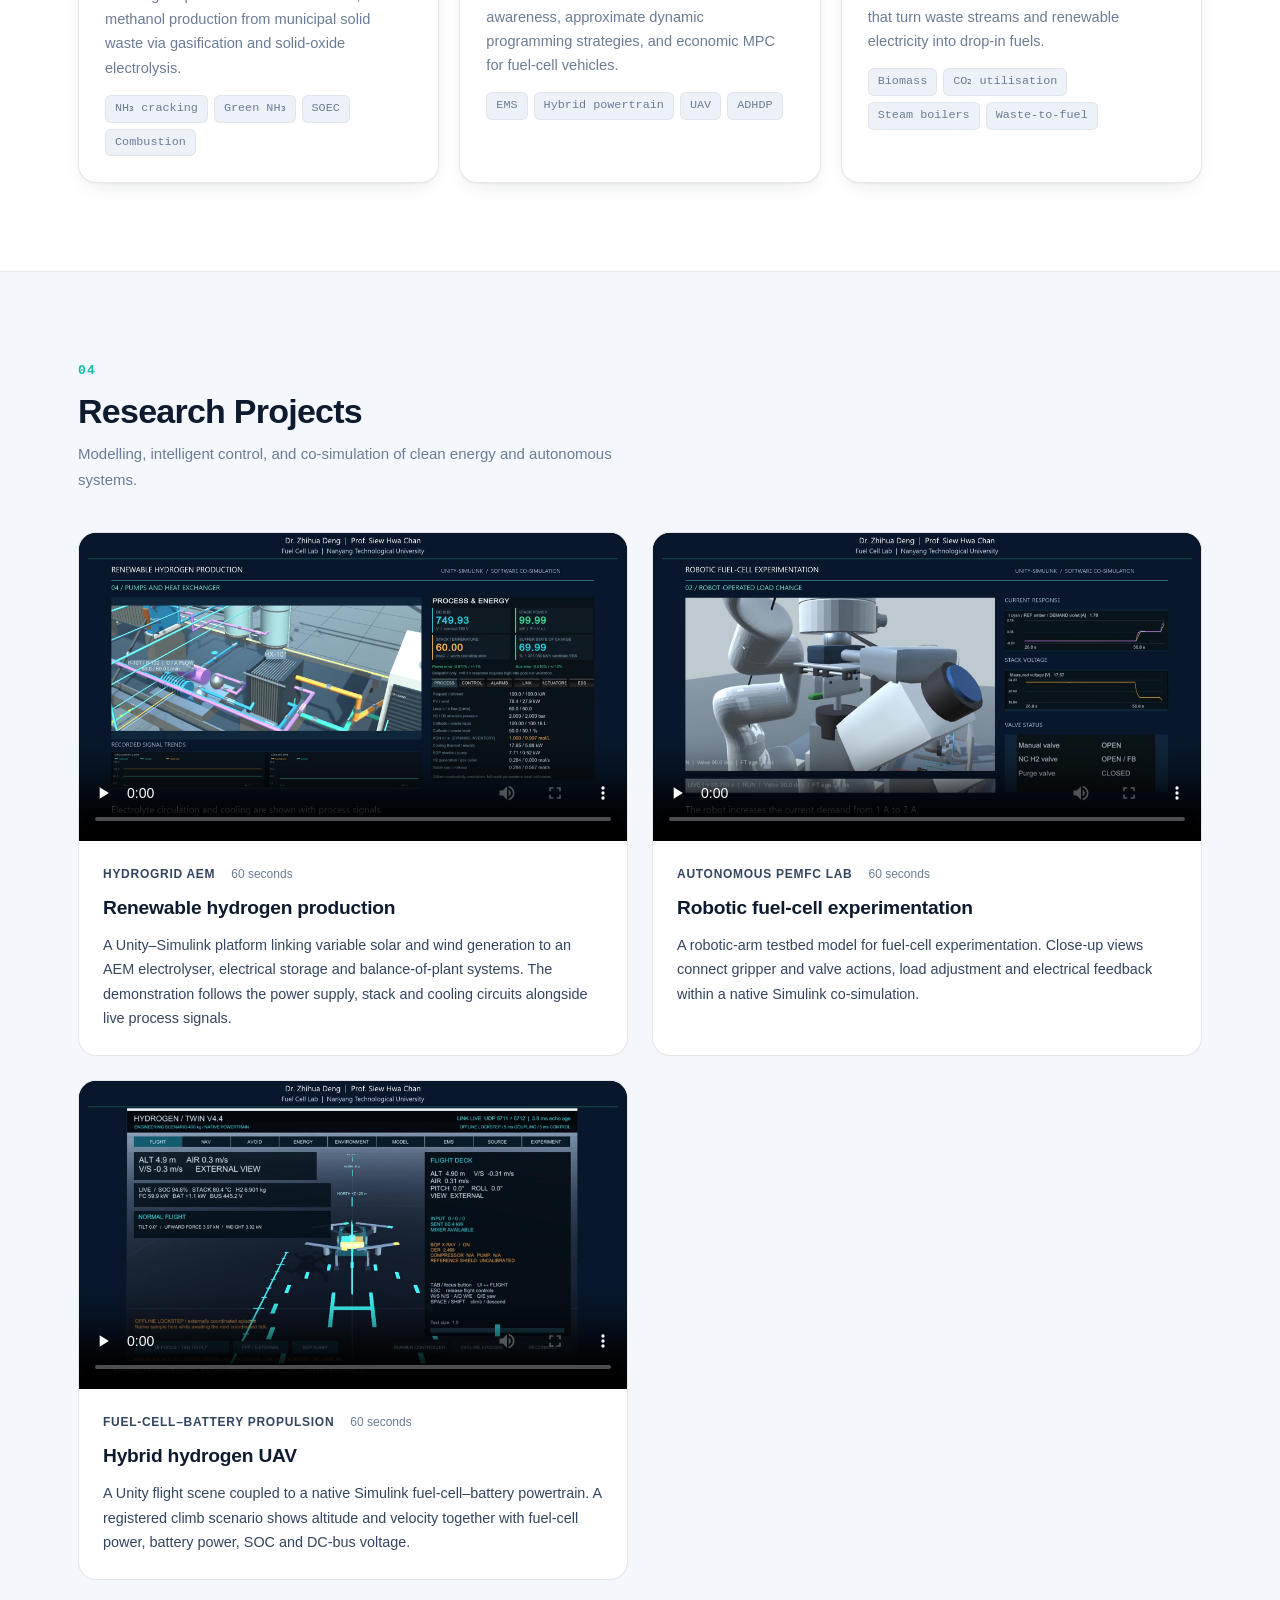
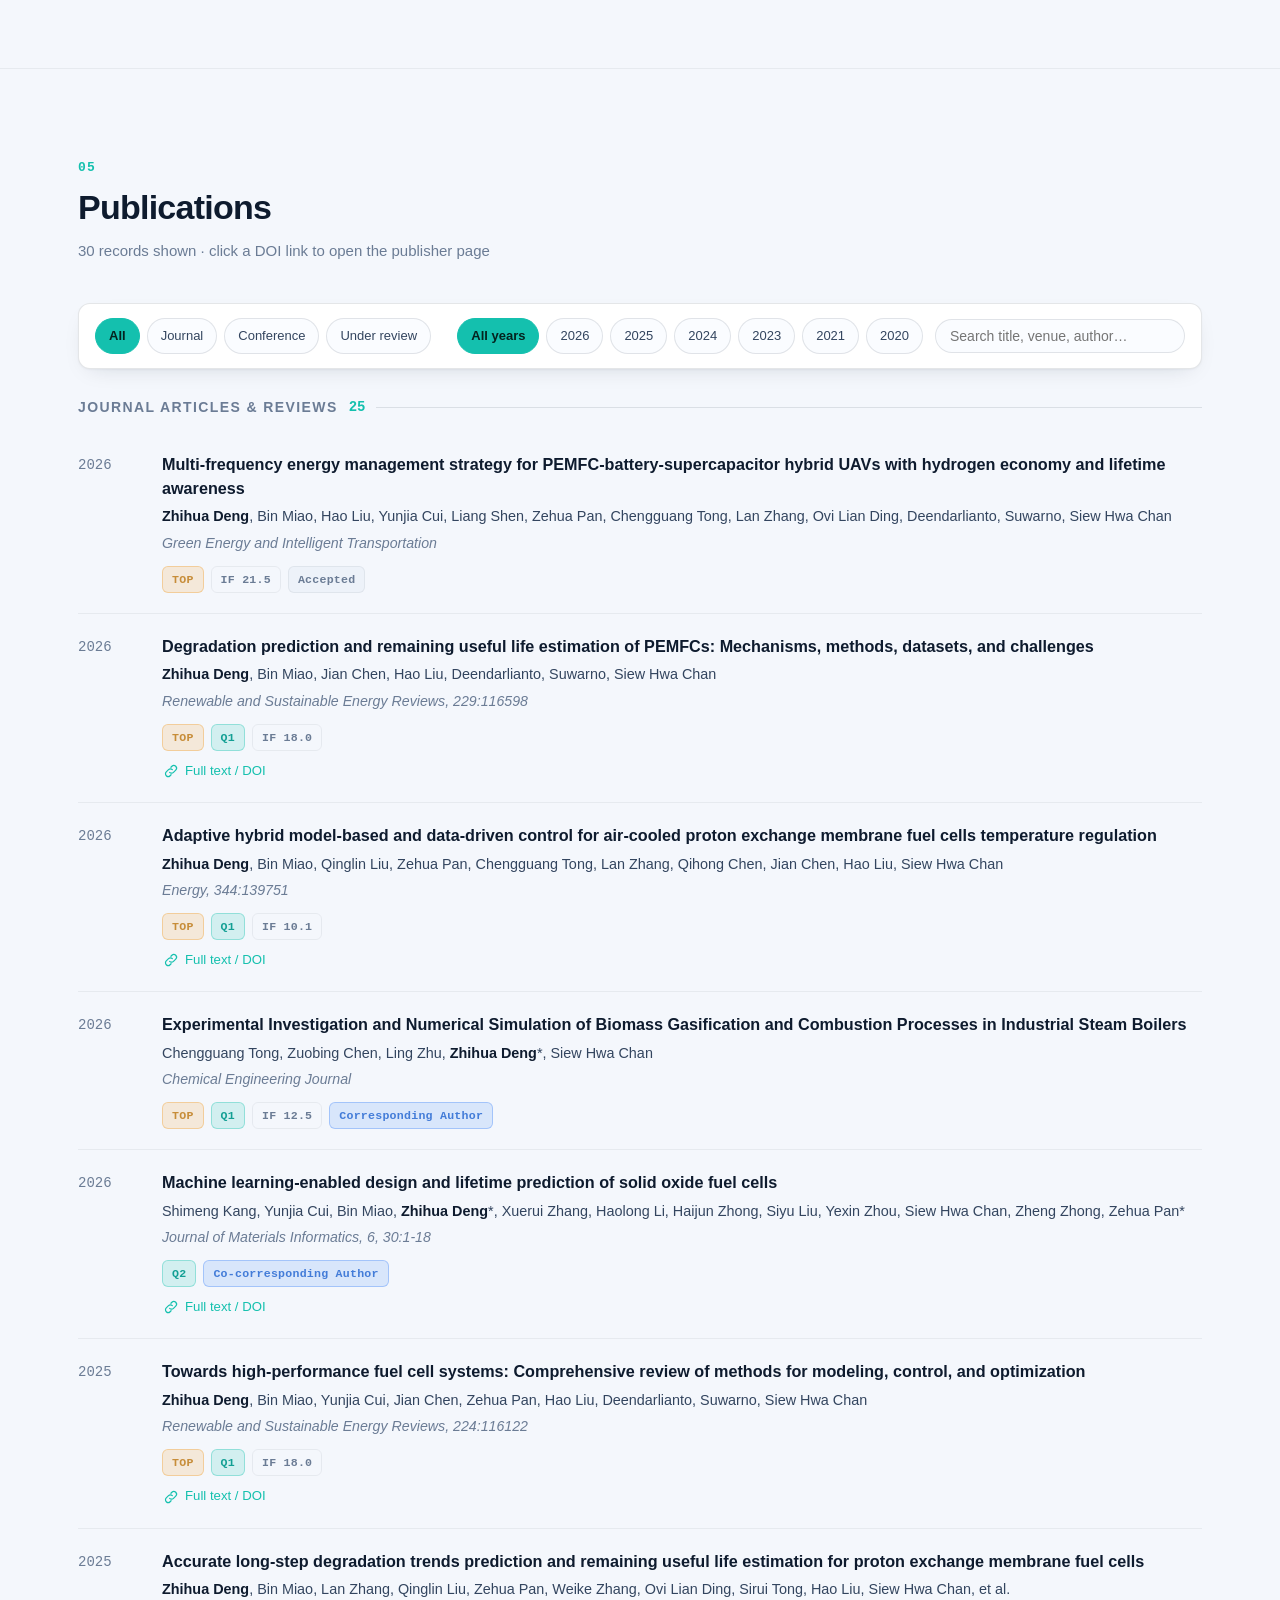
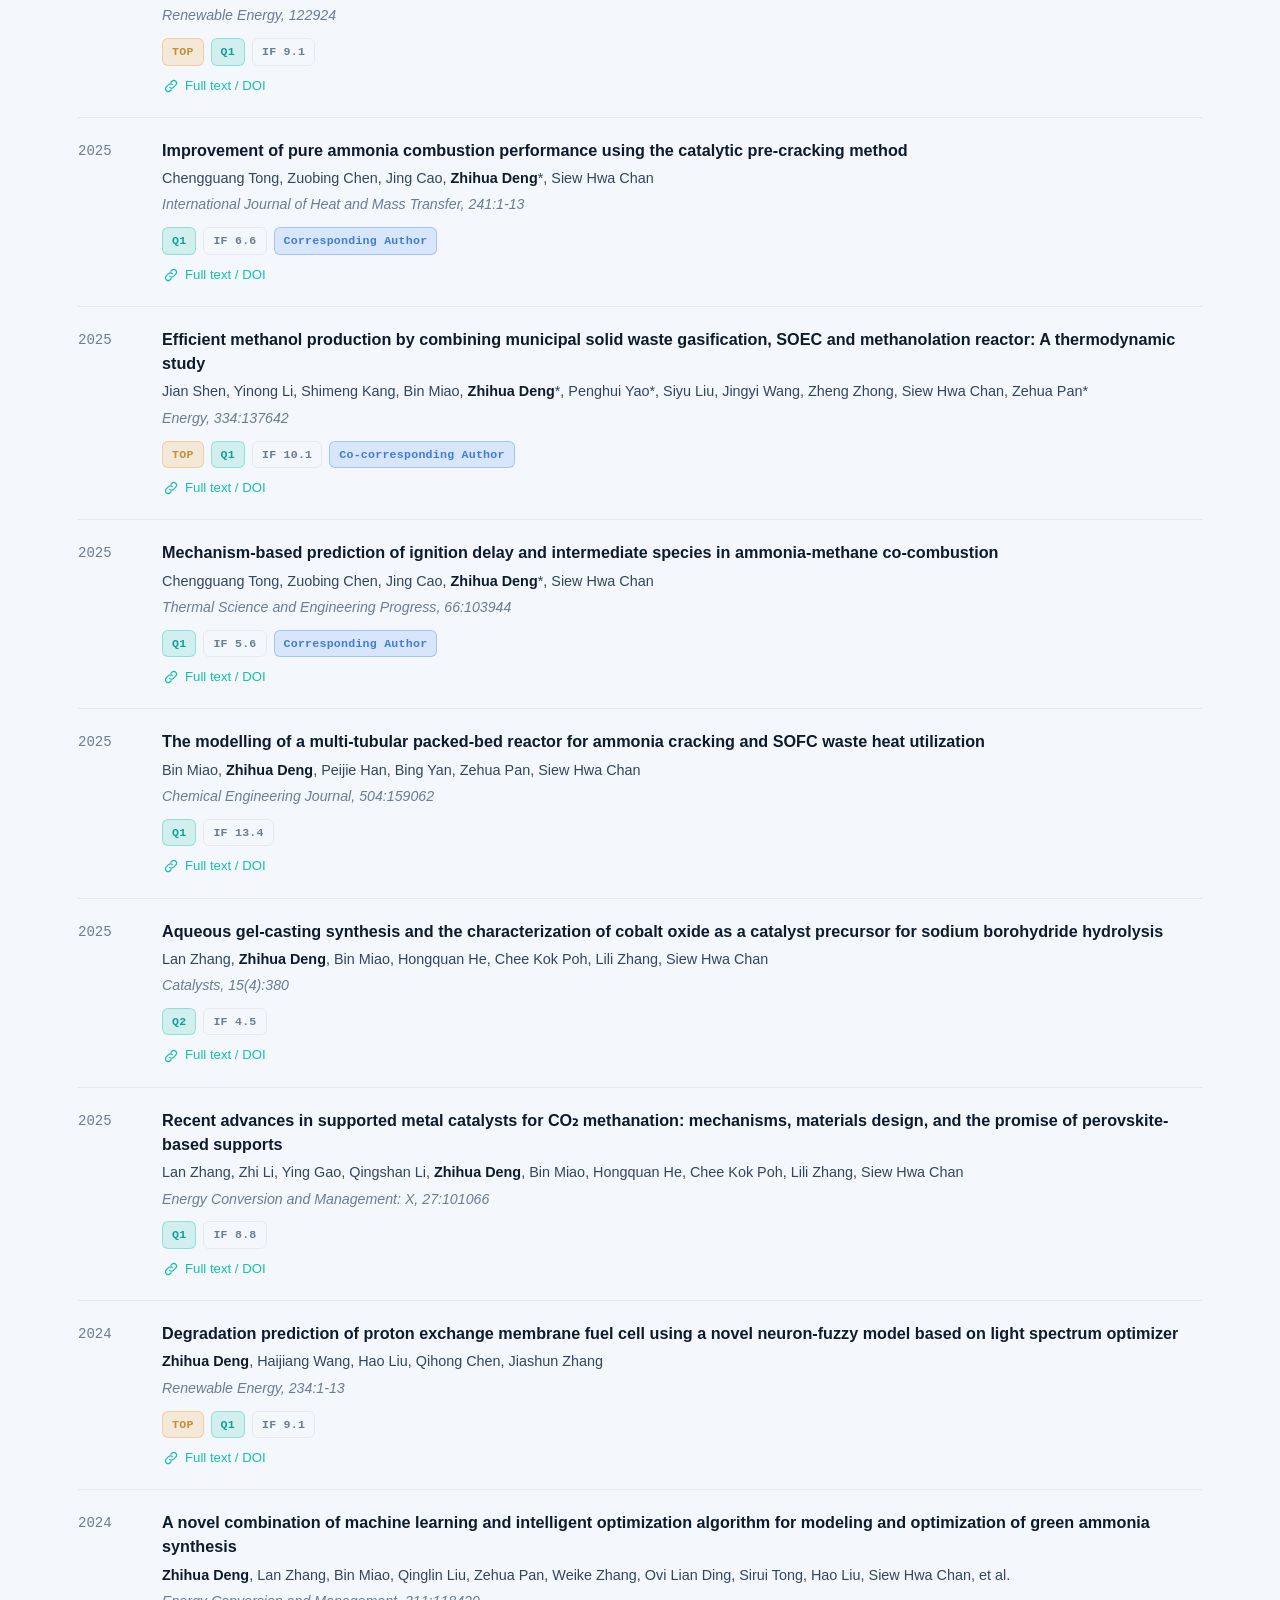
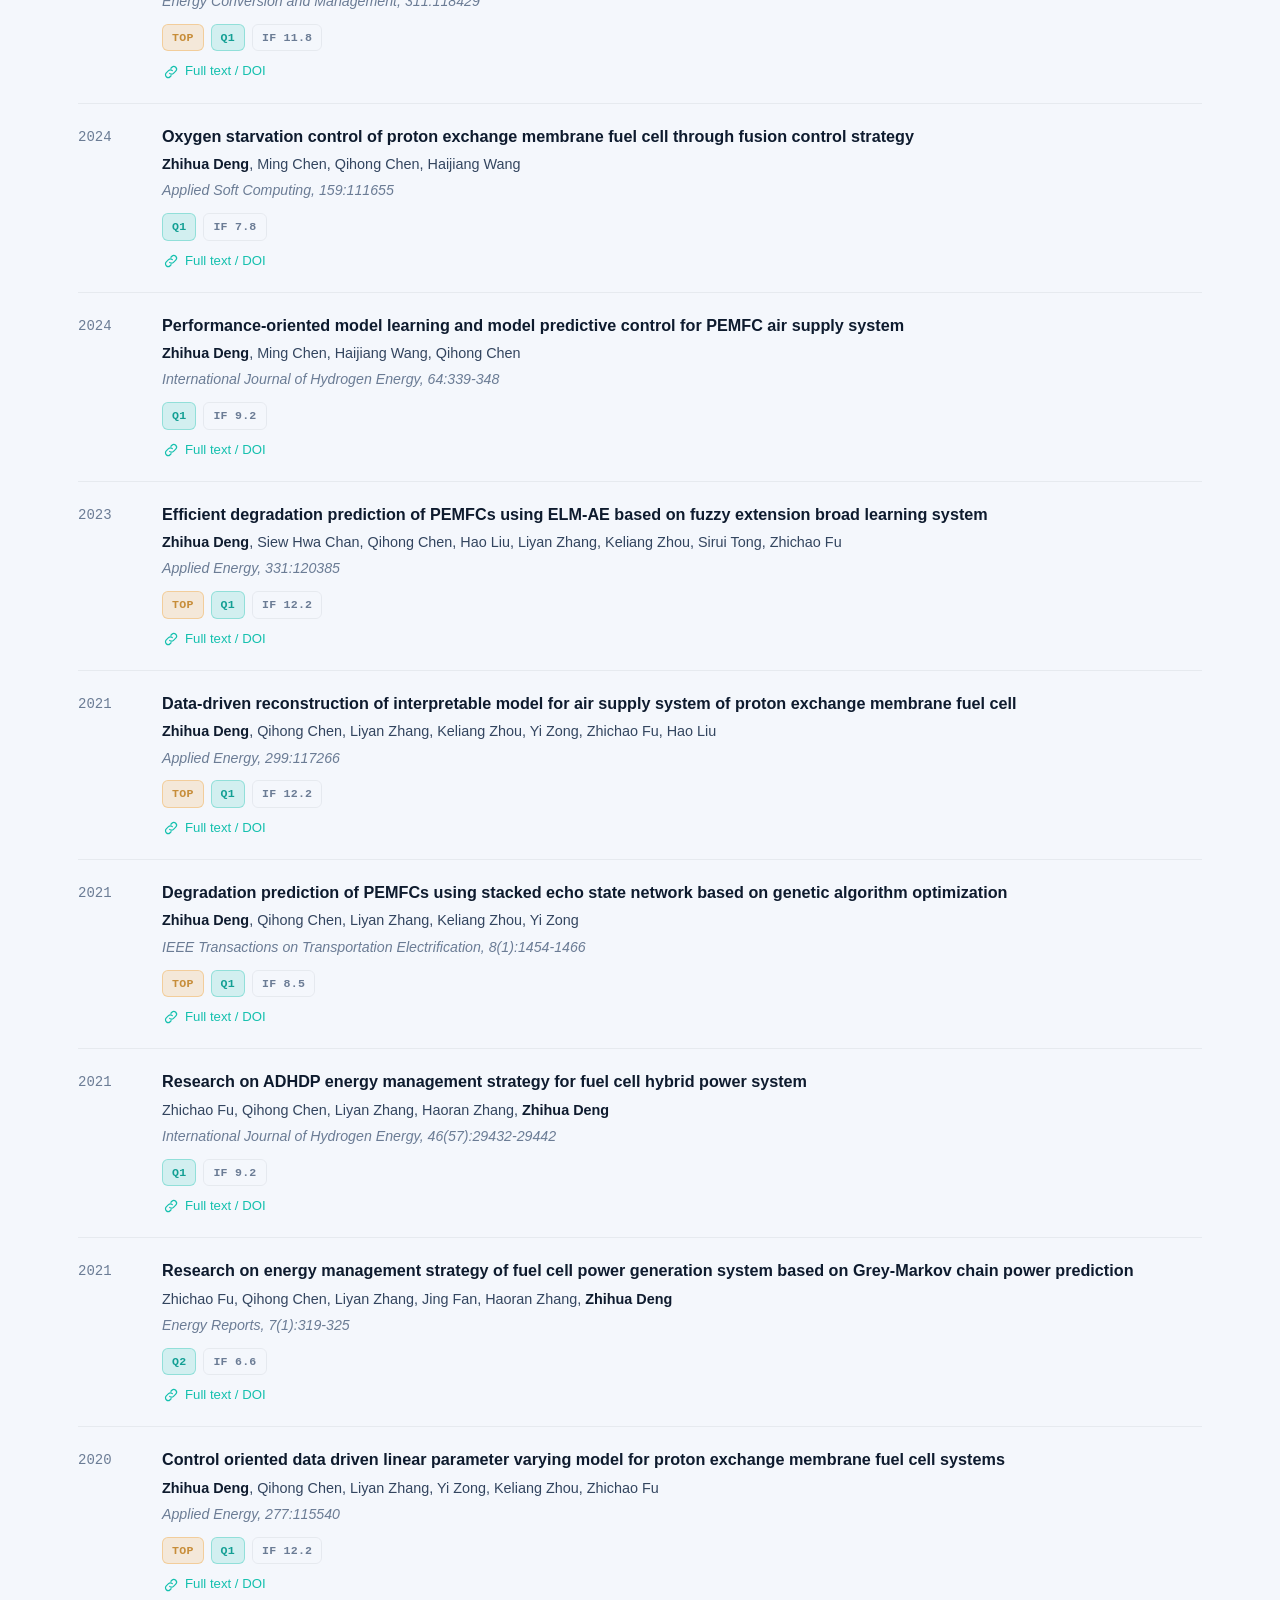
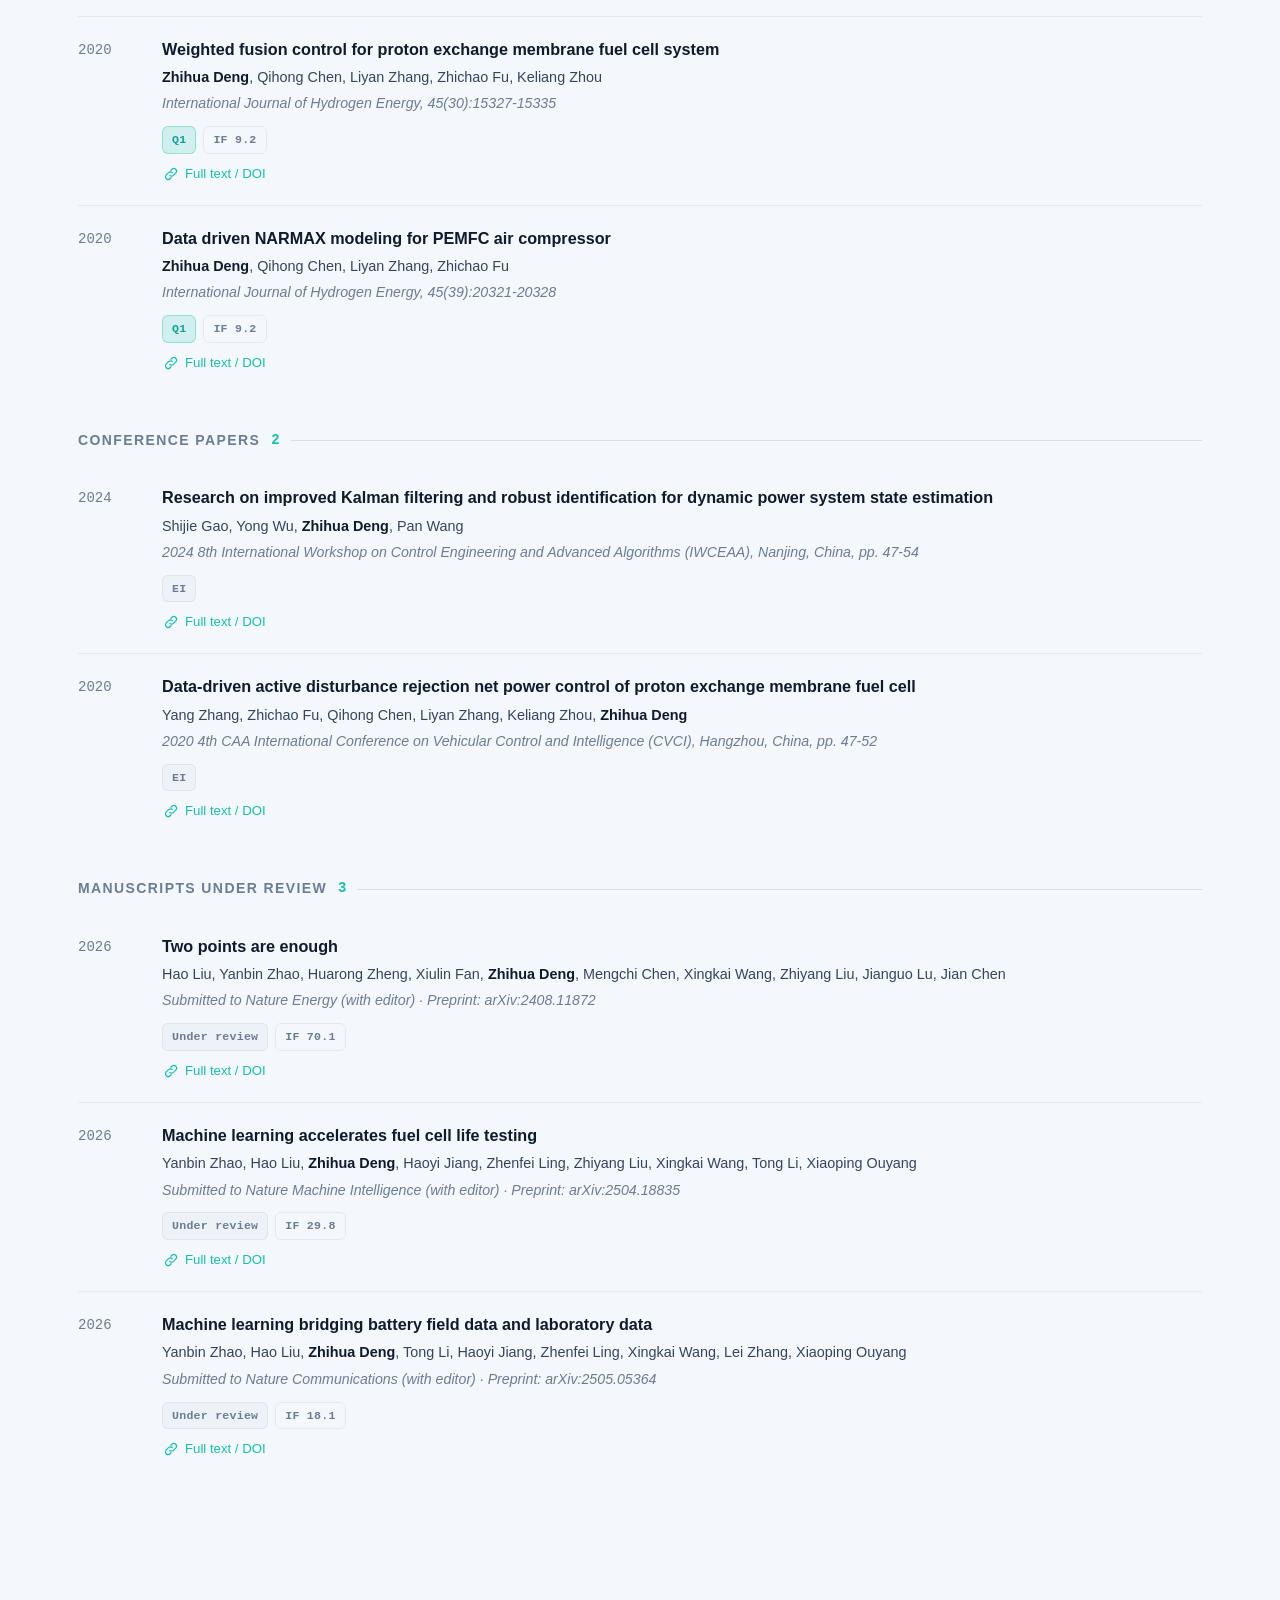
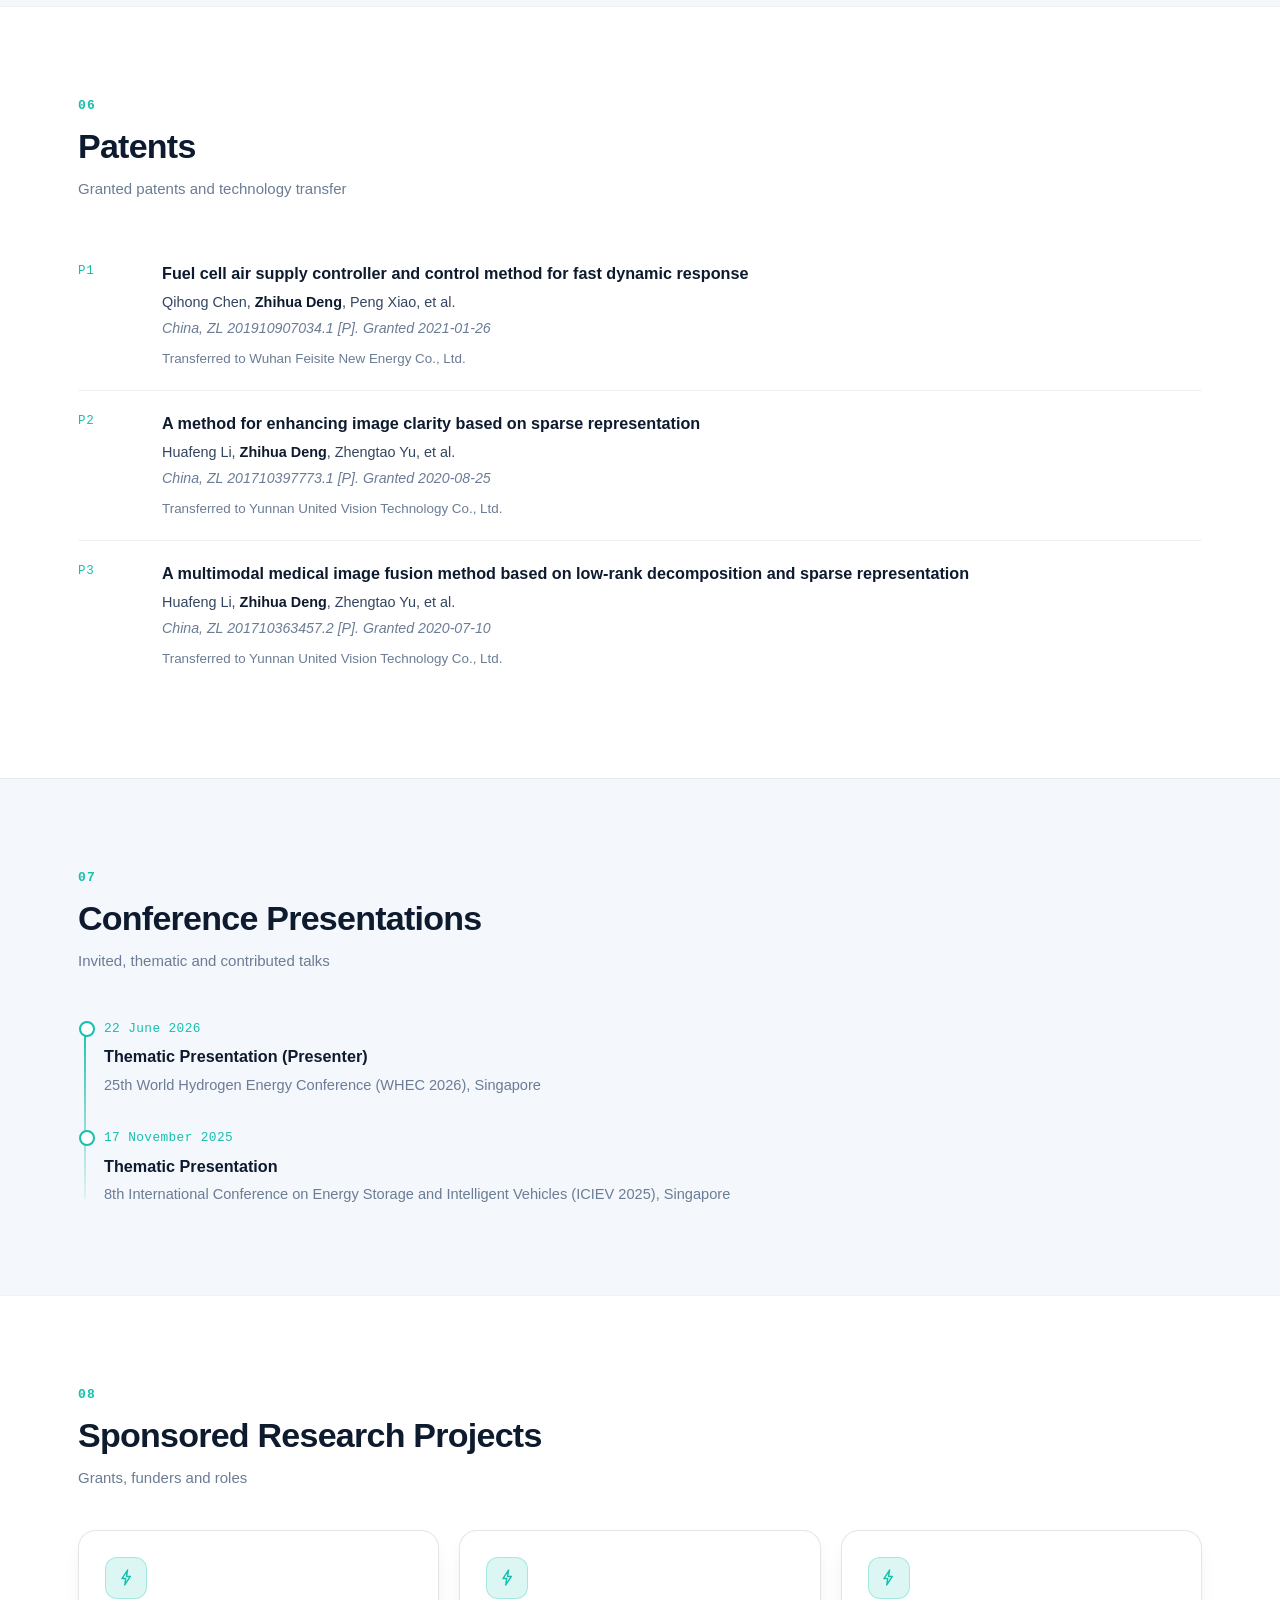
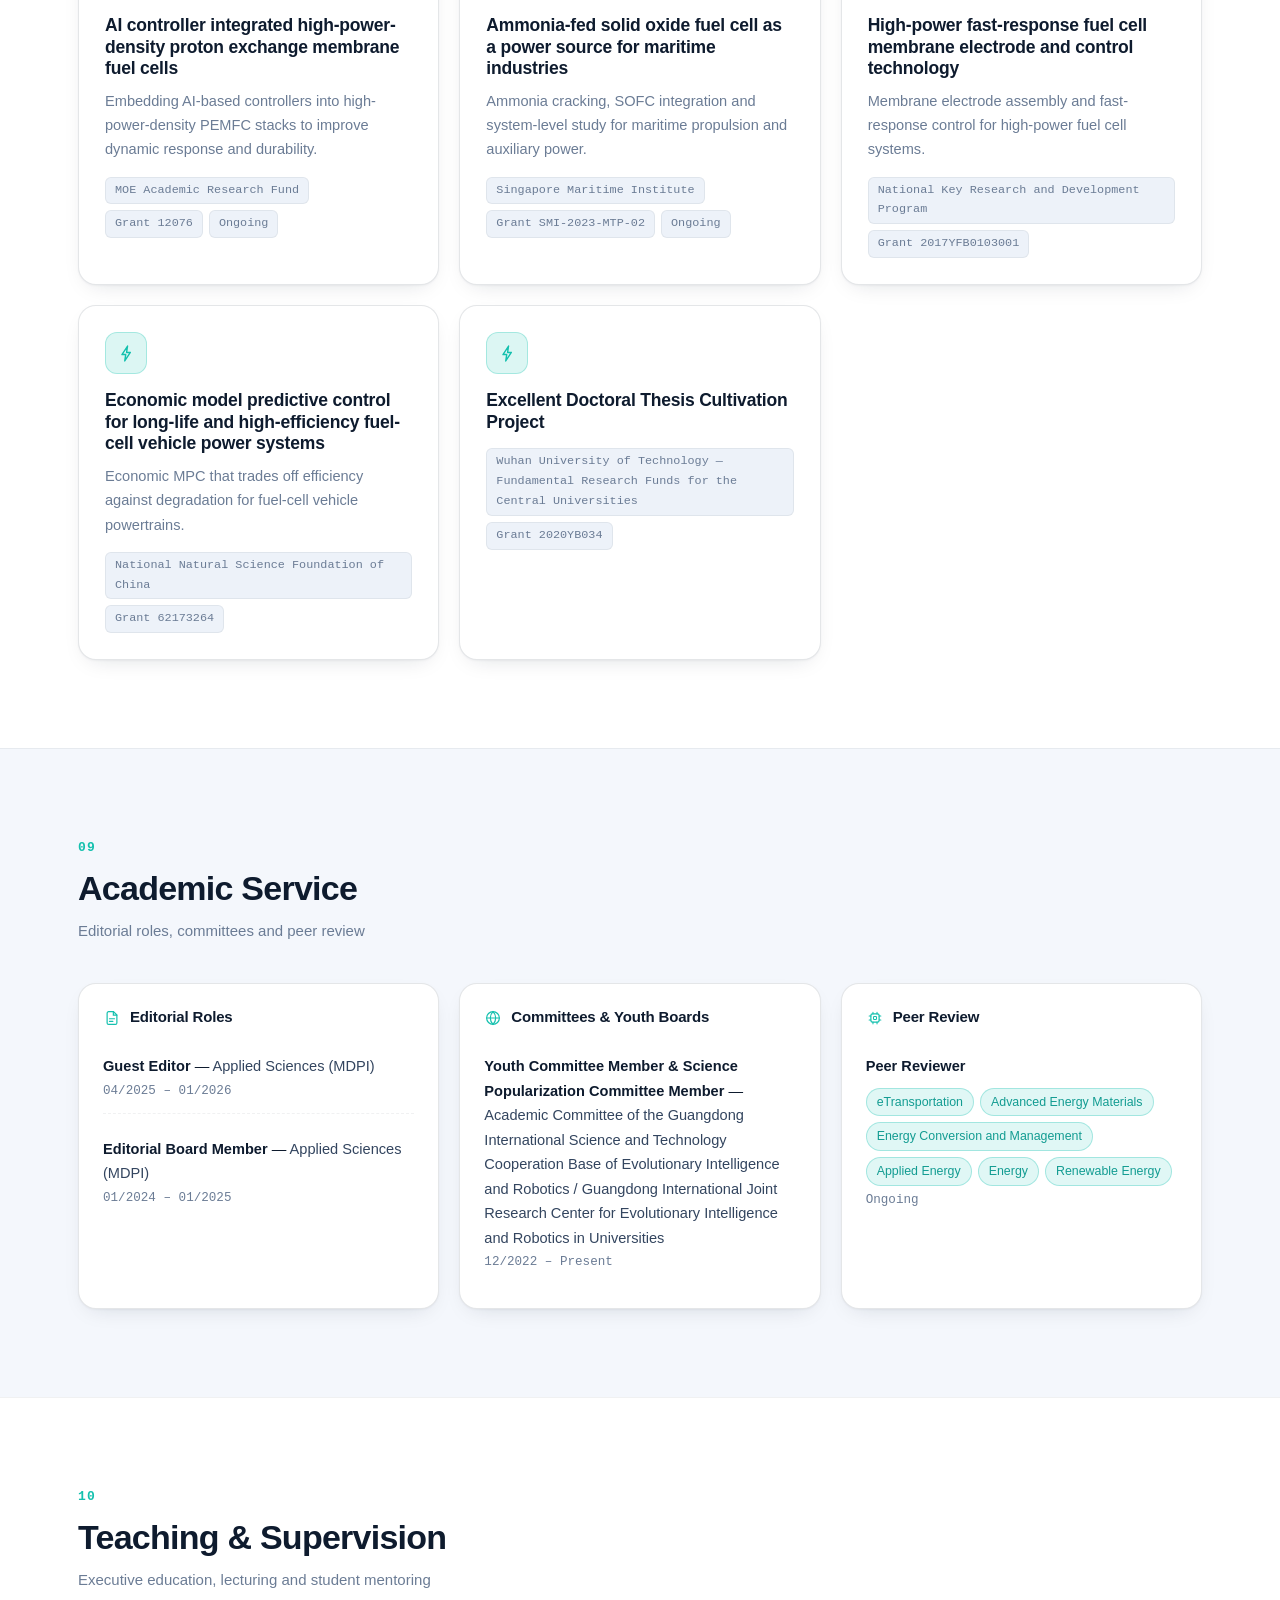
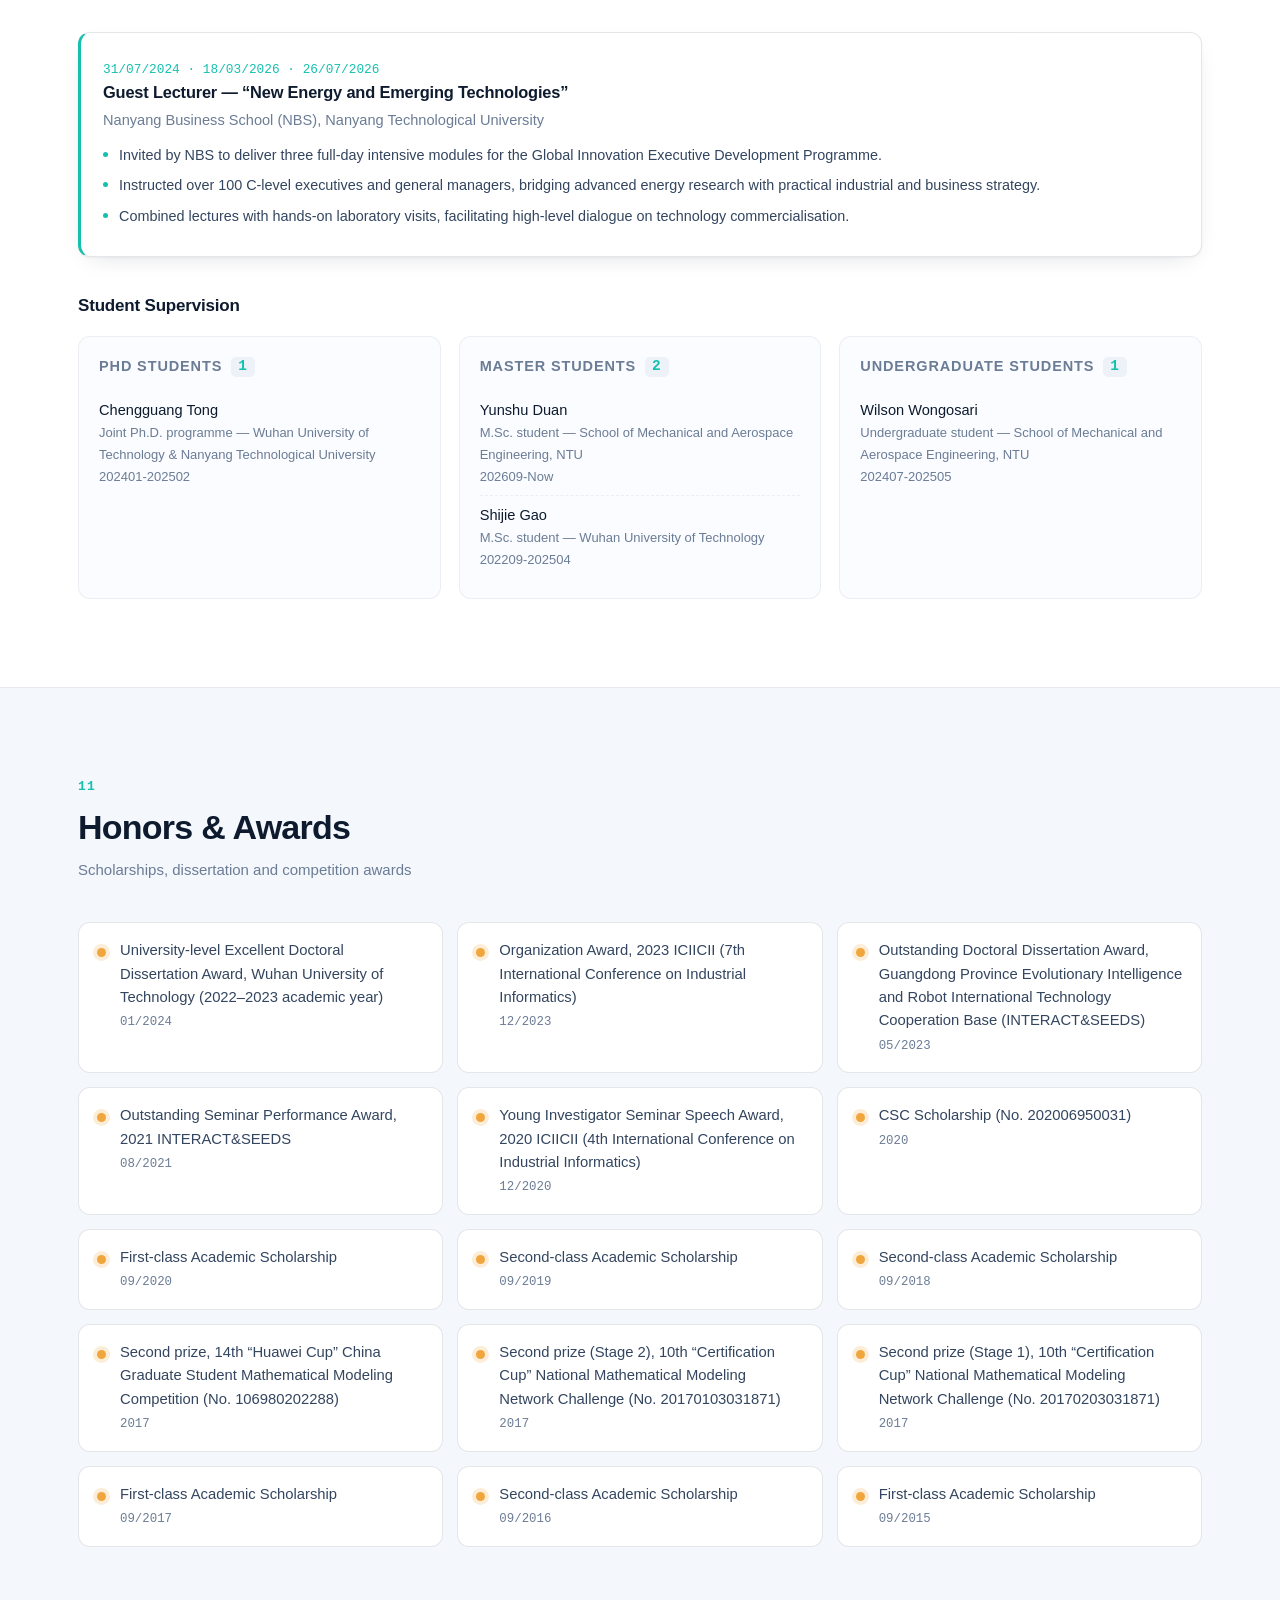
==== commit f1c40993: "Simplify project cards and add reviewed captions and video credits" ====
--- a/index.html
+++ b/index.html
@@ -15,7 +15,7 @@
 <meta name="theme-color" content="#0A1A2F">
 <link rel="icon" href="data:image/svg+xml,%3Csvg xmlns='http://www.w3.org/2000/svg' viewBox='0 0 64 64'%3E%3Crect width='64' height='64' rx='14' fill='%230A1A2F'/%3E%3Cpath d='M22 16h20l-20 32h20' stroke='%2314C0AE' stroke-width='5' fill='none' stroke-linecap='round' stroke-linejoin='round'/%3E%3C/svg%3E">
 <link rel="stylesheet" href="assets/css/style.css?v=20261025-projects2">
-<link rel="stylesheet" href="assets/css/project-videos.css?v=20261025-projects2">
+<link rel="stylesheet" href="assets/css/project-videos.css?v=20261025-clean-cards">
 </head>
 <body>
 
@@ -362,8 +362,8 @@
 </div>
 <div class="scrim" id="scrim"></div>
 
-<script src="assets/js/content.js?v=20261025-projects2"></script>
-<script src="assets/js/project-videos.js?v=20261025-projects2"></script>
+<script src="assets/js/content.js?v=20261025-credits"></script>
+<script src="assets/js/project-videos.js?v=20261025-clean-cards"></script>
 <script src="assets/js/render.js?v=20261025-projects2"></script>
 <script src="assets/js/main.js"></script>
 
--- a/assets/css/project-videos.css
+++ b/assets/css/project-videos.css
@@ -8,16 +8,9 @@
 .project-video__category { color: var(--ink-2); font-weight: 700; letter-spacing: .06em; text-transform: uppercase; }
 .project-video h3 { margin: 0 0 .75rem; color: var(--ink); font-size: 1.2rem; line-height: 1.35; }
 .project-video p { margin: 0 0 1rem; color: var(--ink-2); font-size: .9rem; line-height: 1.7; }
-.project-video__links { display: flex; flex-wrap: wrap; gap: .5rem 1.25rem; font-size: .85rem; }
-.project-video details { color: var(--ink-2); font-size: .85rem; margin-top: 1rem; }
-.project-video summary { cursor: pointer; padding: .5rem 0; }
-.project-video details p { margin-top: .5rem; font-size: .85rem; }
+.project-video__body > p:last-child { margin-bottom: 0; }
 .project-video__error { margin: 0; padding: .75rem 1rem; background: var(--bg-alt); color: var(--ink); }
-.project-video a:focus-visible, .project-video summary:focus-visible, .project-video video:focus-visible, .project-video button:focus-visible { outline: 3px solid var(--accent-3); outline-offset: 4px; }
-.project-video__chapters { display: flex; flex-wrap: wrap; gap: .5rem; margin-bottom: 1rem; }
-.project-video__chapters:empty { display: none; }
-.project-video__chapters button { font: inherit; font-size: .8rem; line-height: 1.4; color: var(--ink); background: var(--bg-alt); border: 1px solid var(--line); border-radius: .25rem; padding: .5rem .75rem; cursor: pointer; text-align: left; }
-.project-video__chapters button:hover { background: var(--surface); border-color: var(--accent-3); }
+.project-video video:focus-visible { outline: 3px solid var(--accent-3); outline-offset: 4px; }
 @media (min-width: 768px) { .project-video-grid { grid-template-columns: repeat(2, minmax(0, 1fr)); } }
 /* Auto-generated rows leave room for future projects without placeholder players. */
 @media (max-width: 380px) { .project-video__body { padding: 1rem; } }
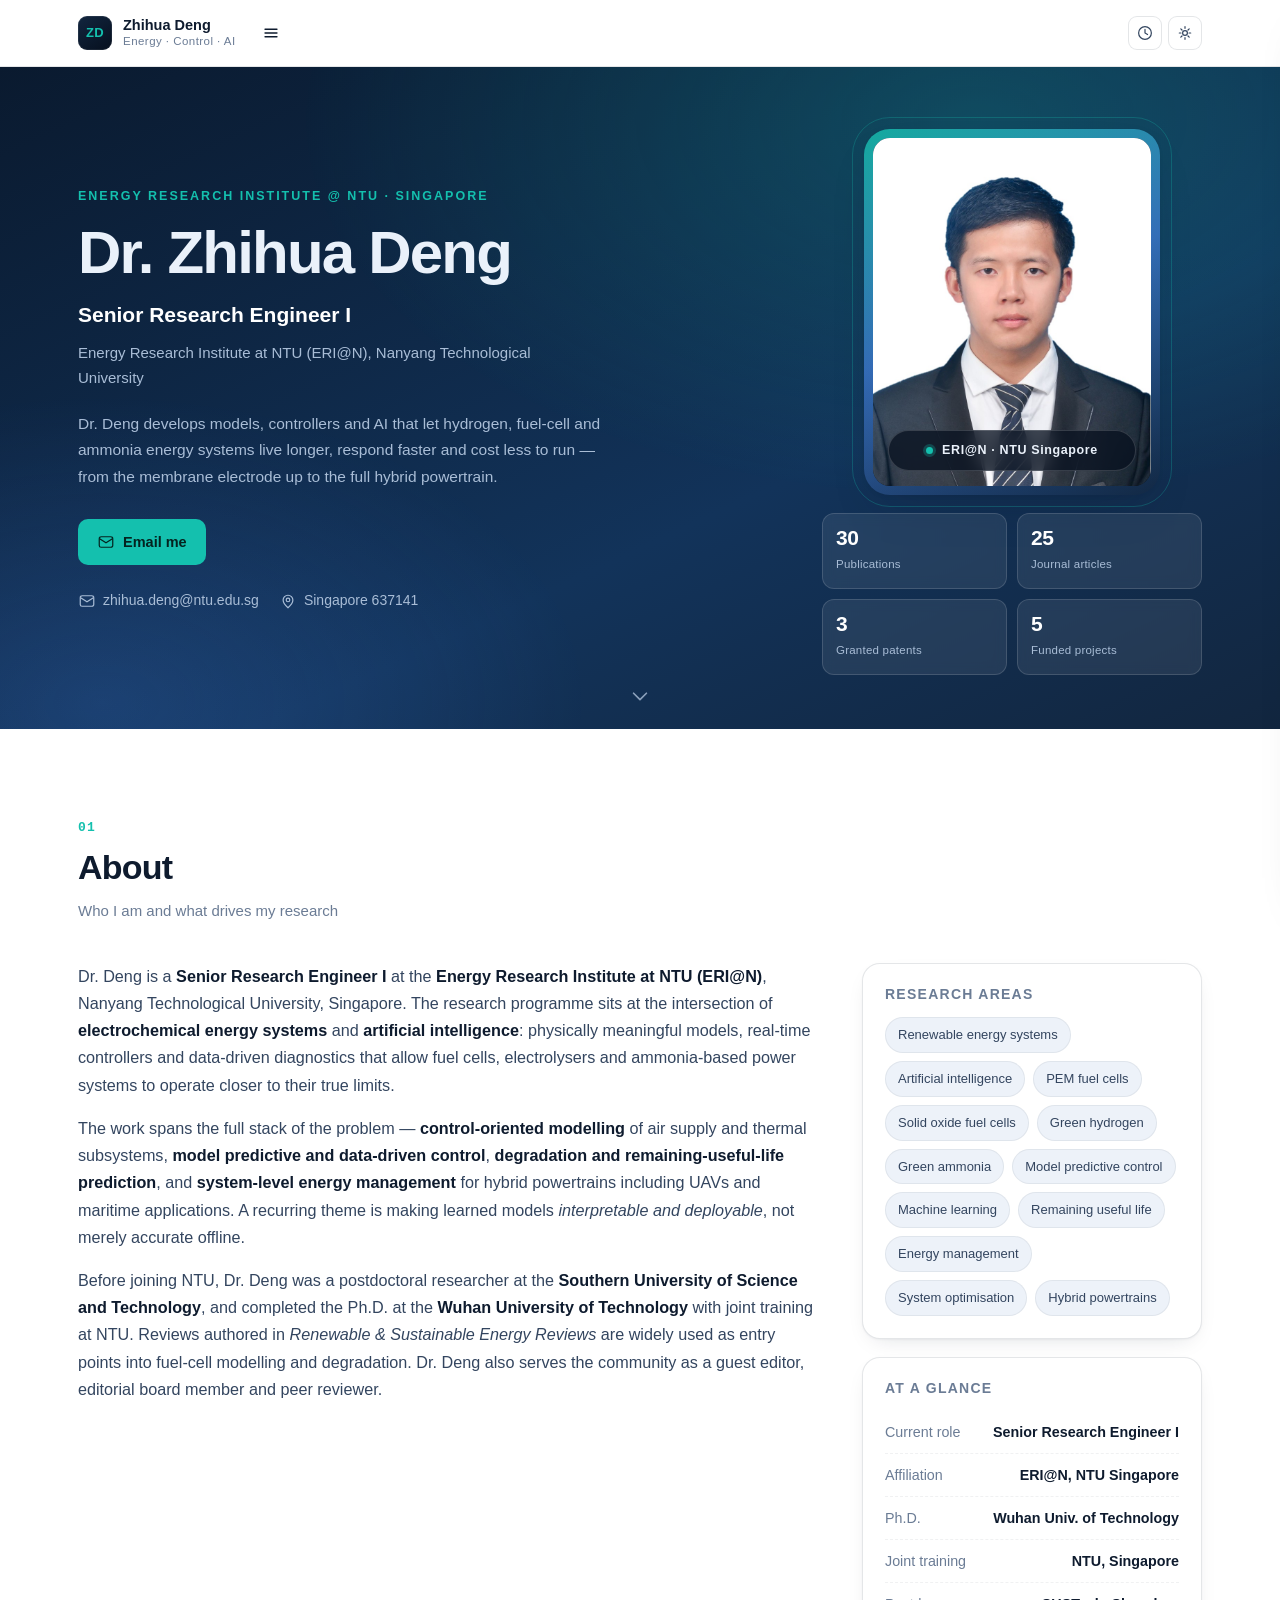
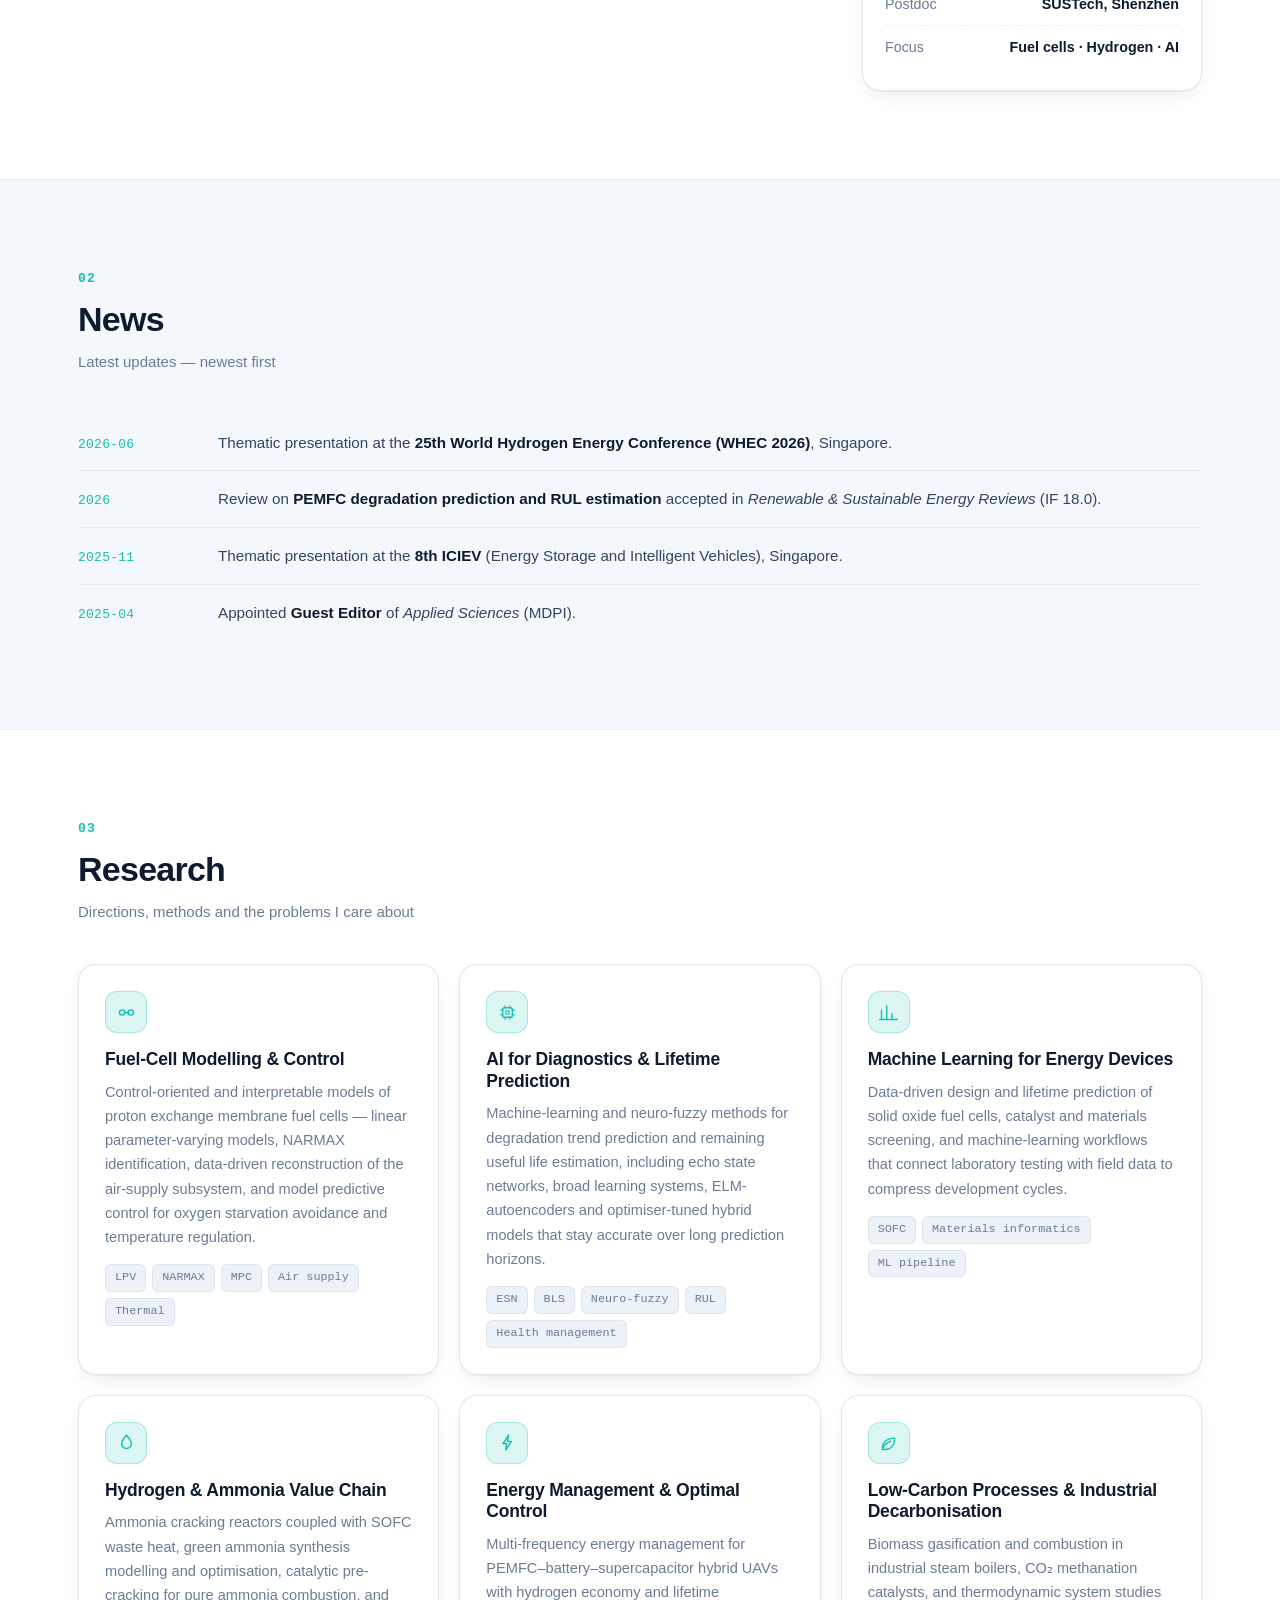
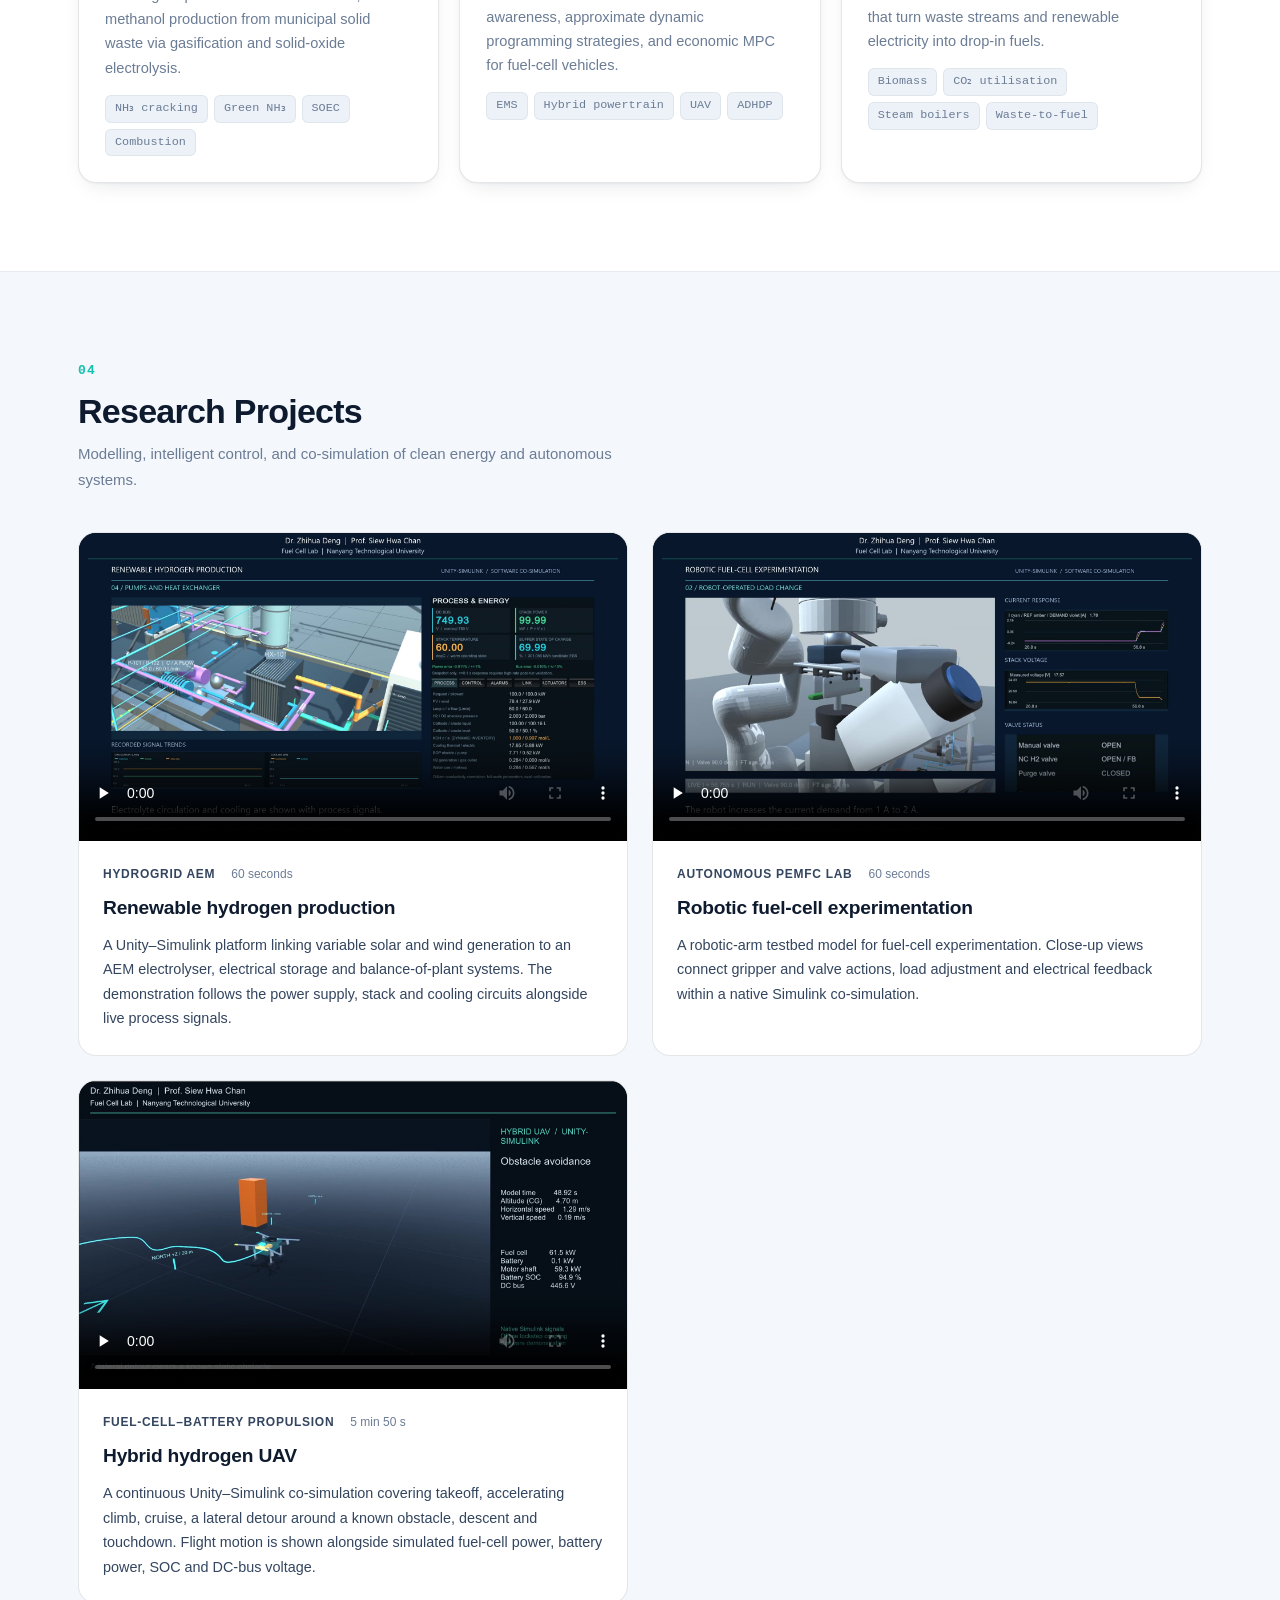
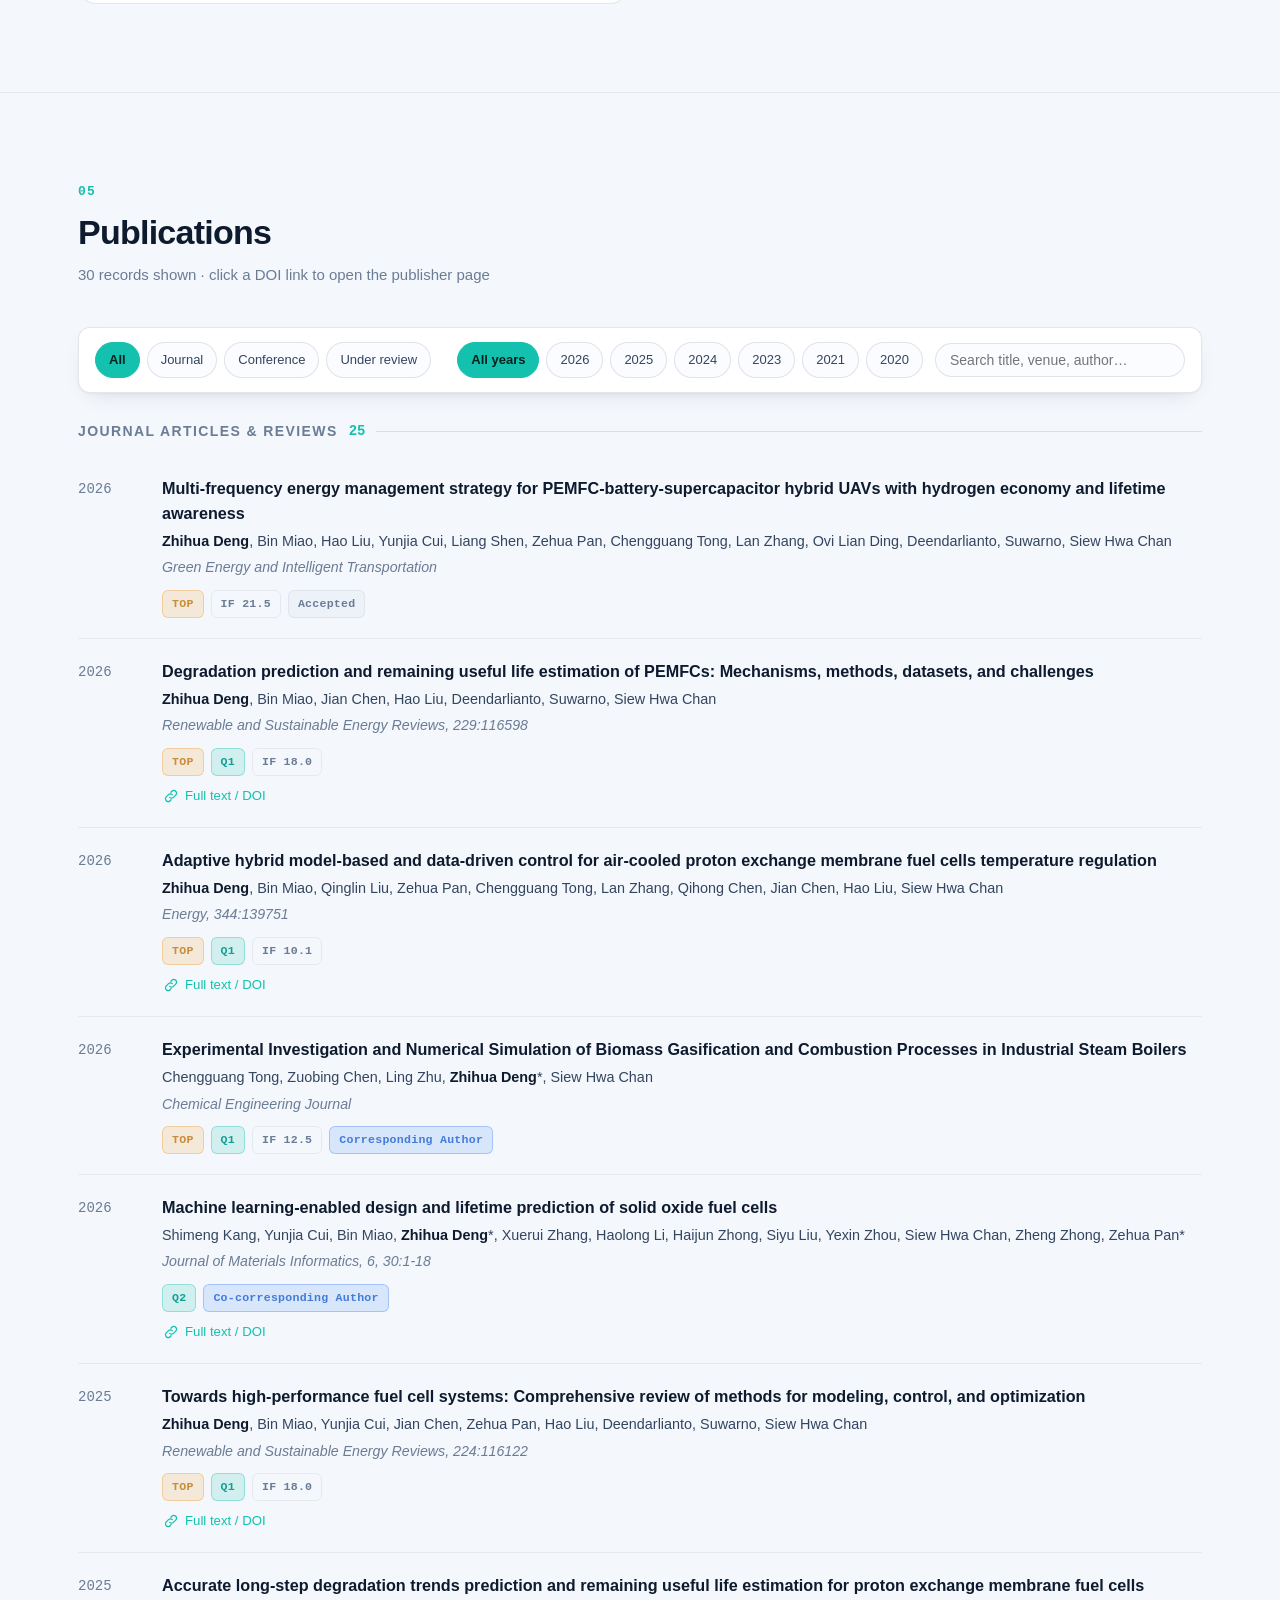
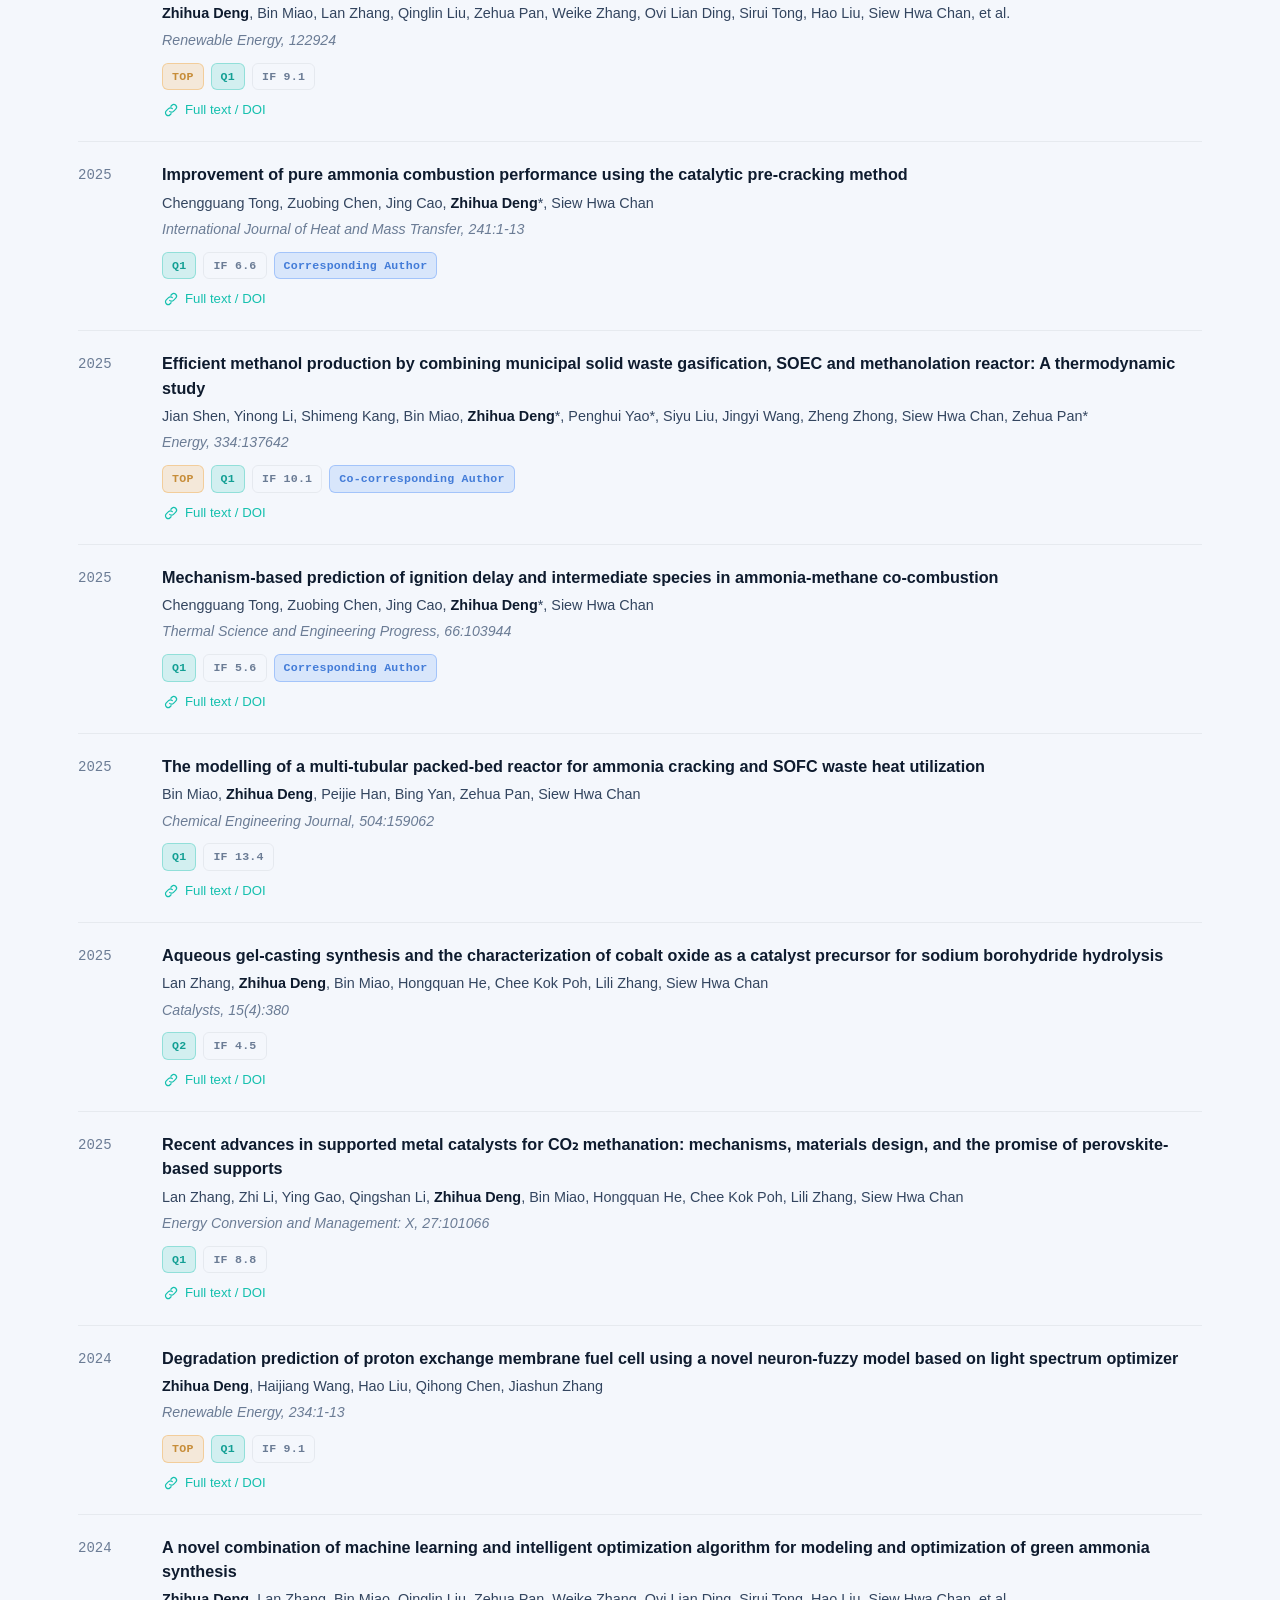
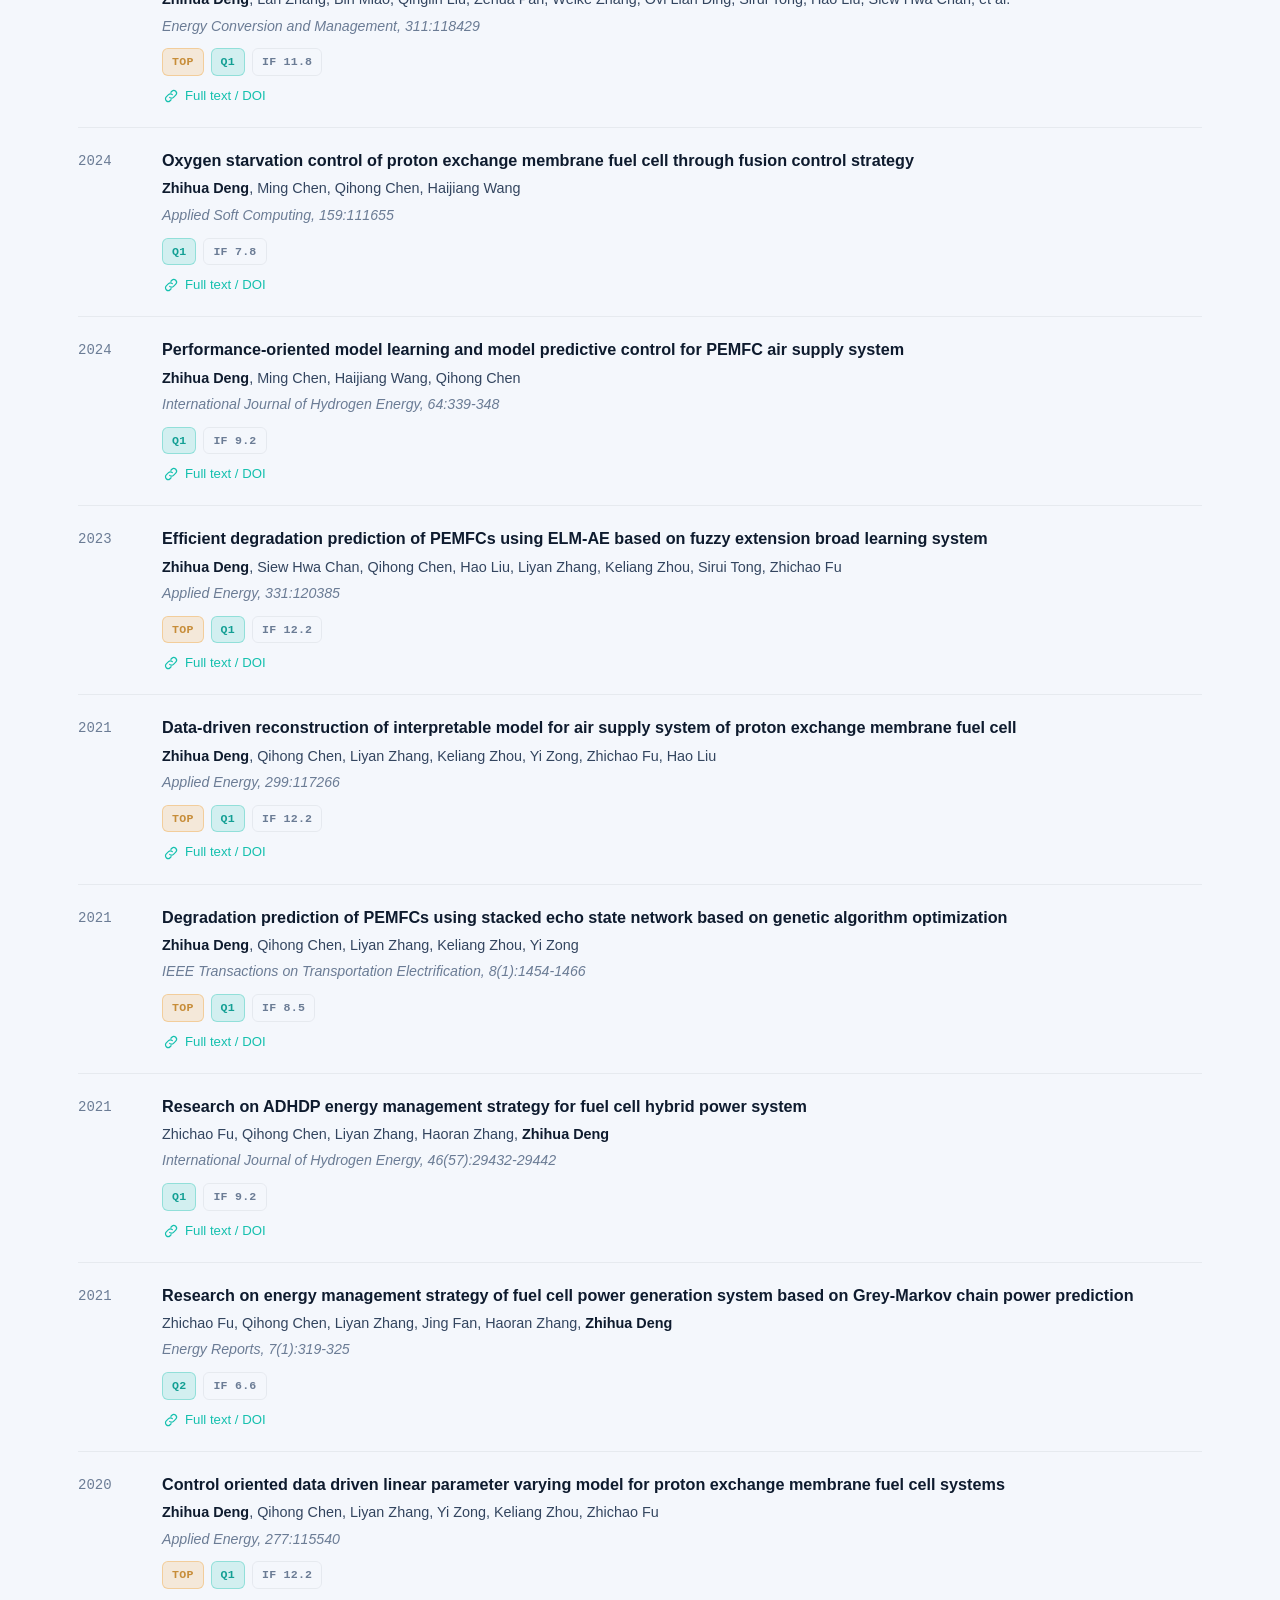
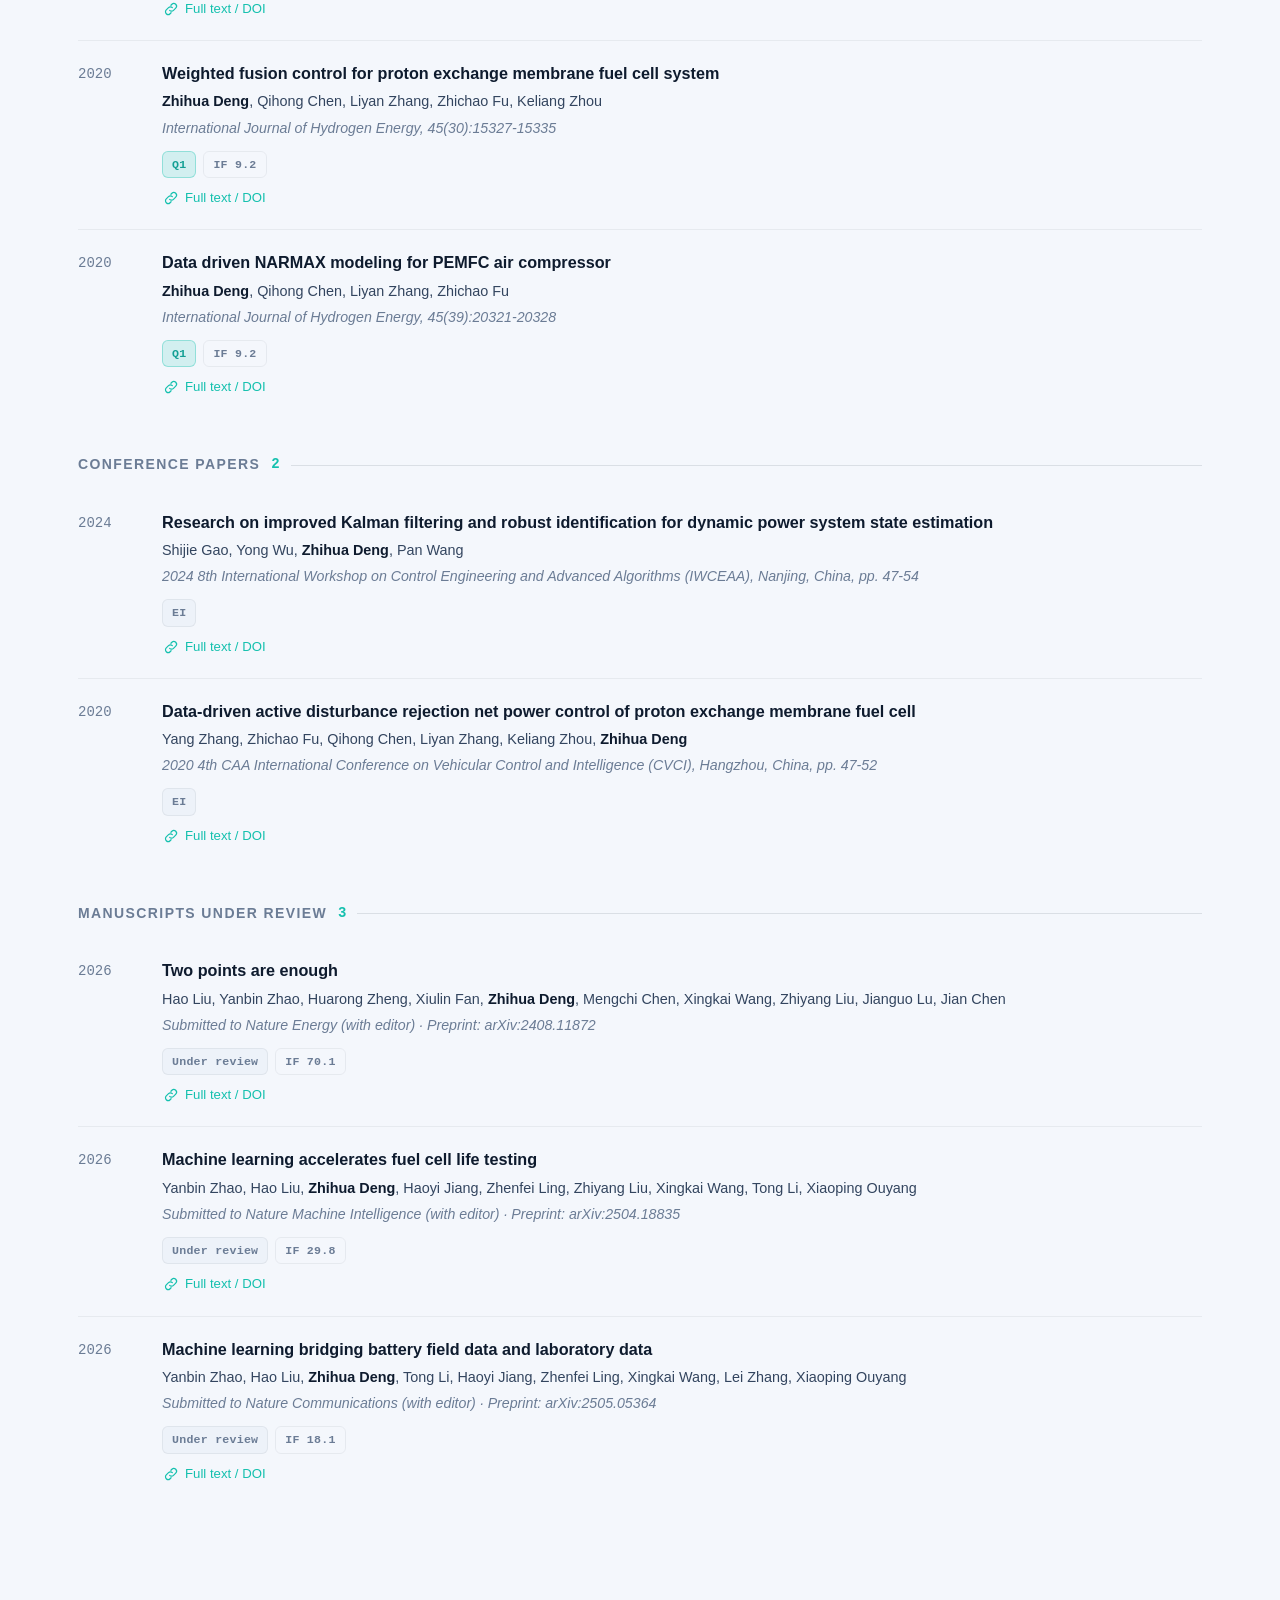
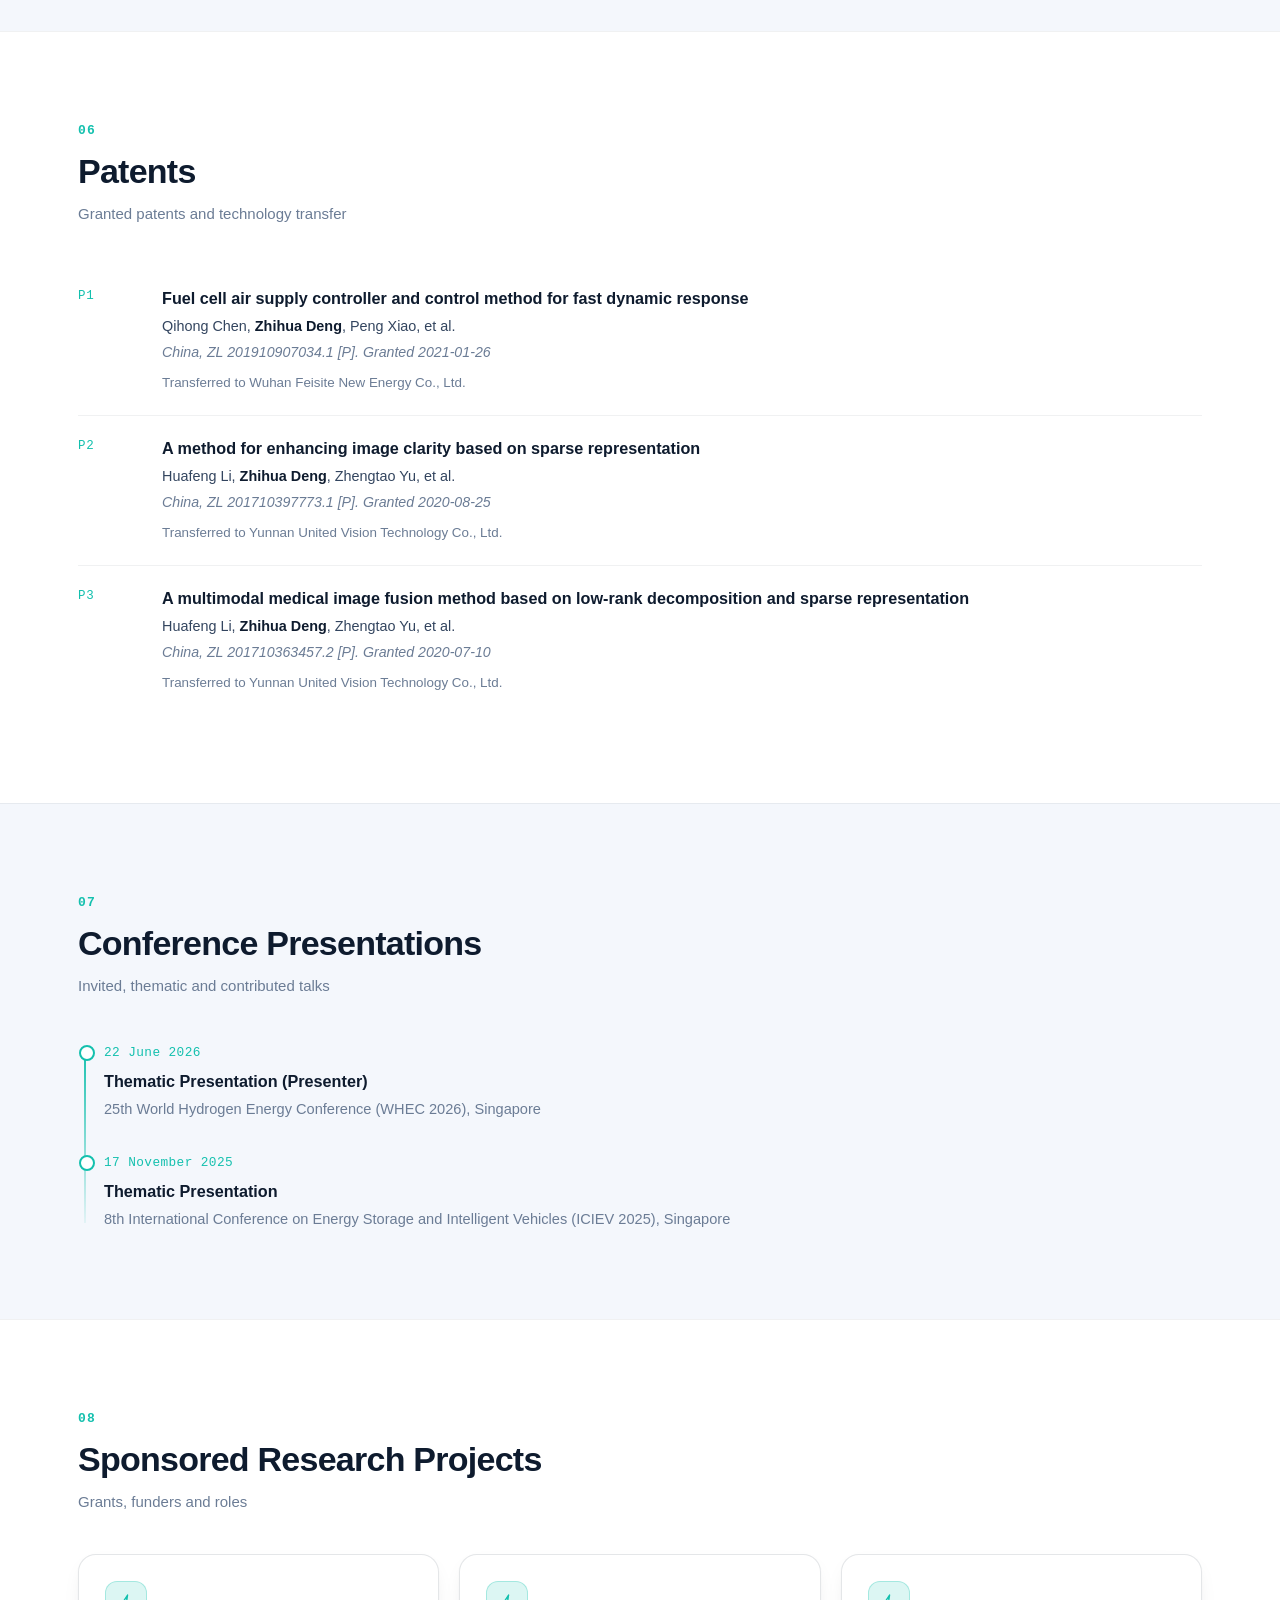
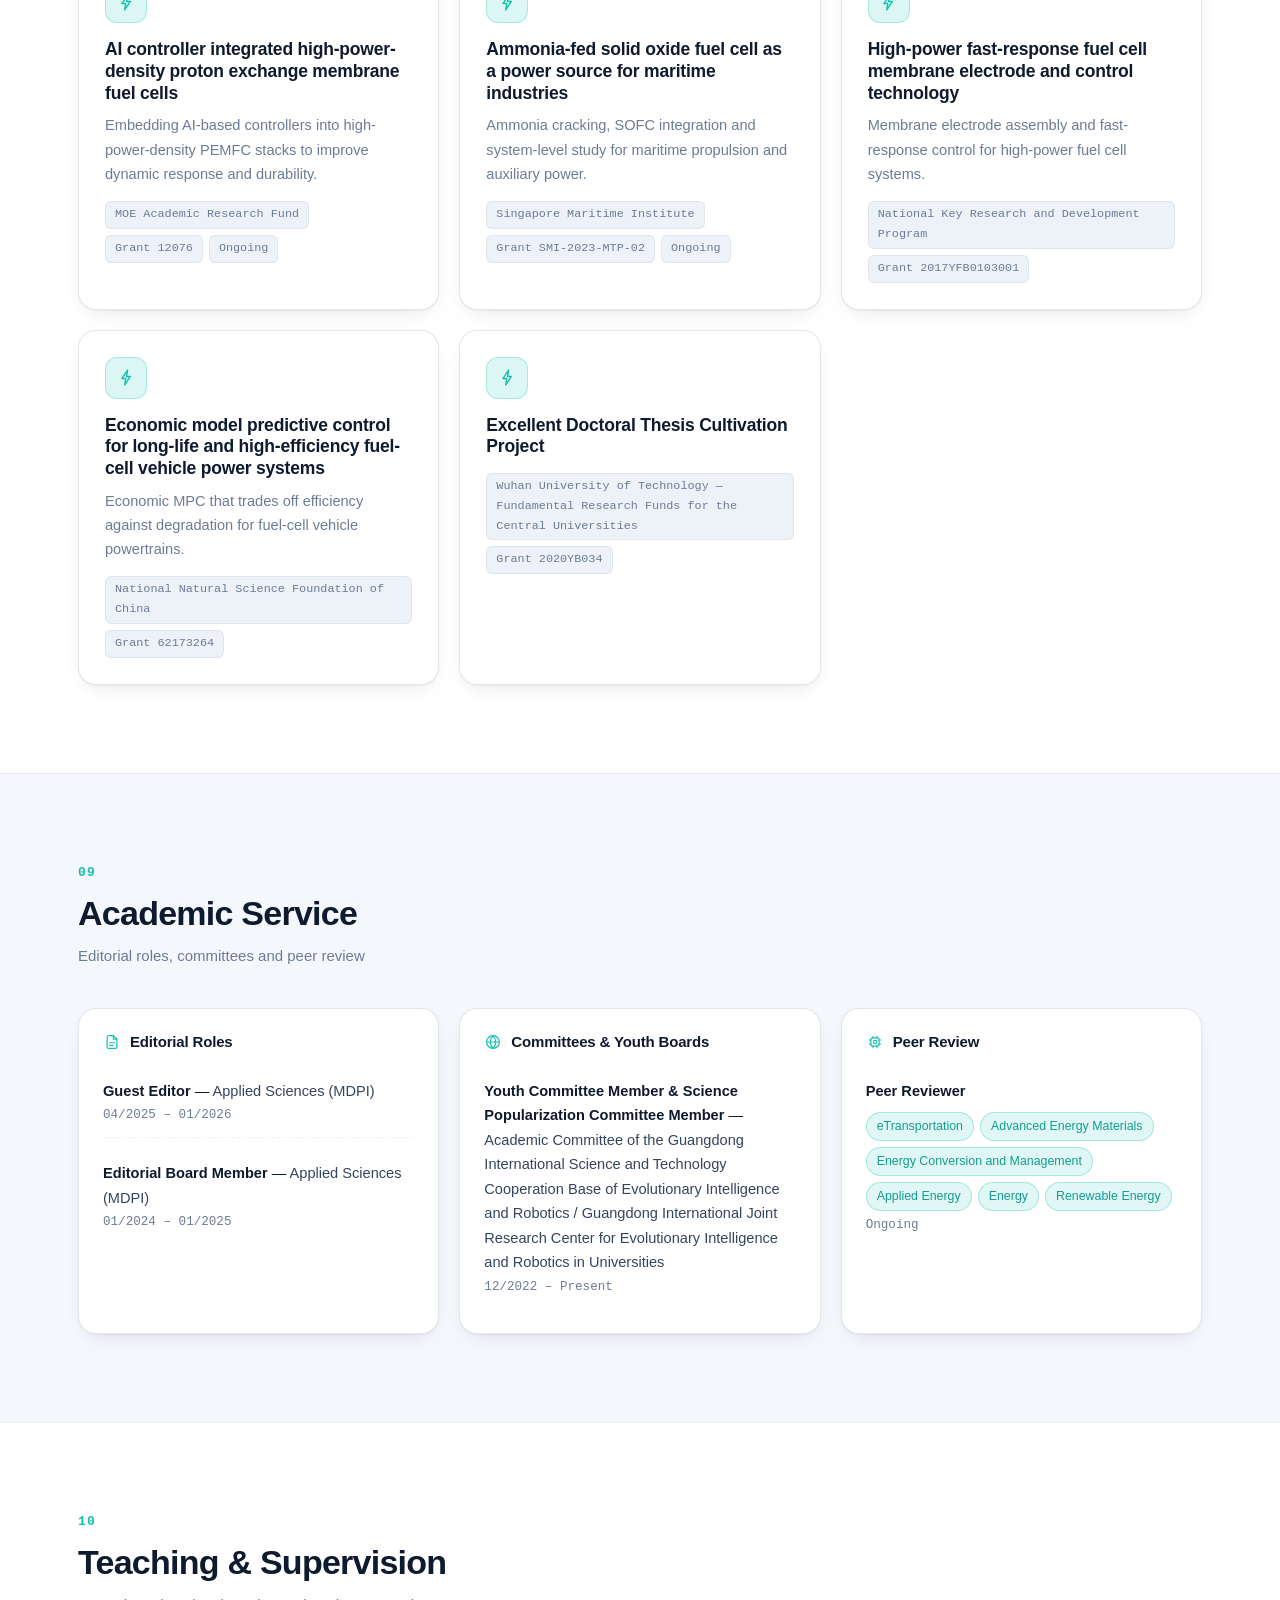
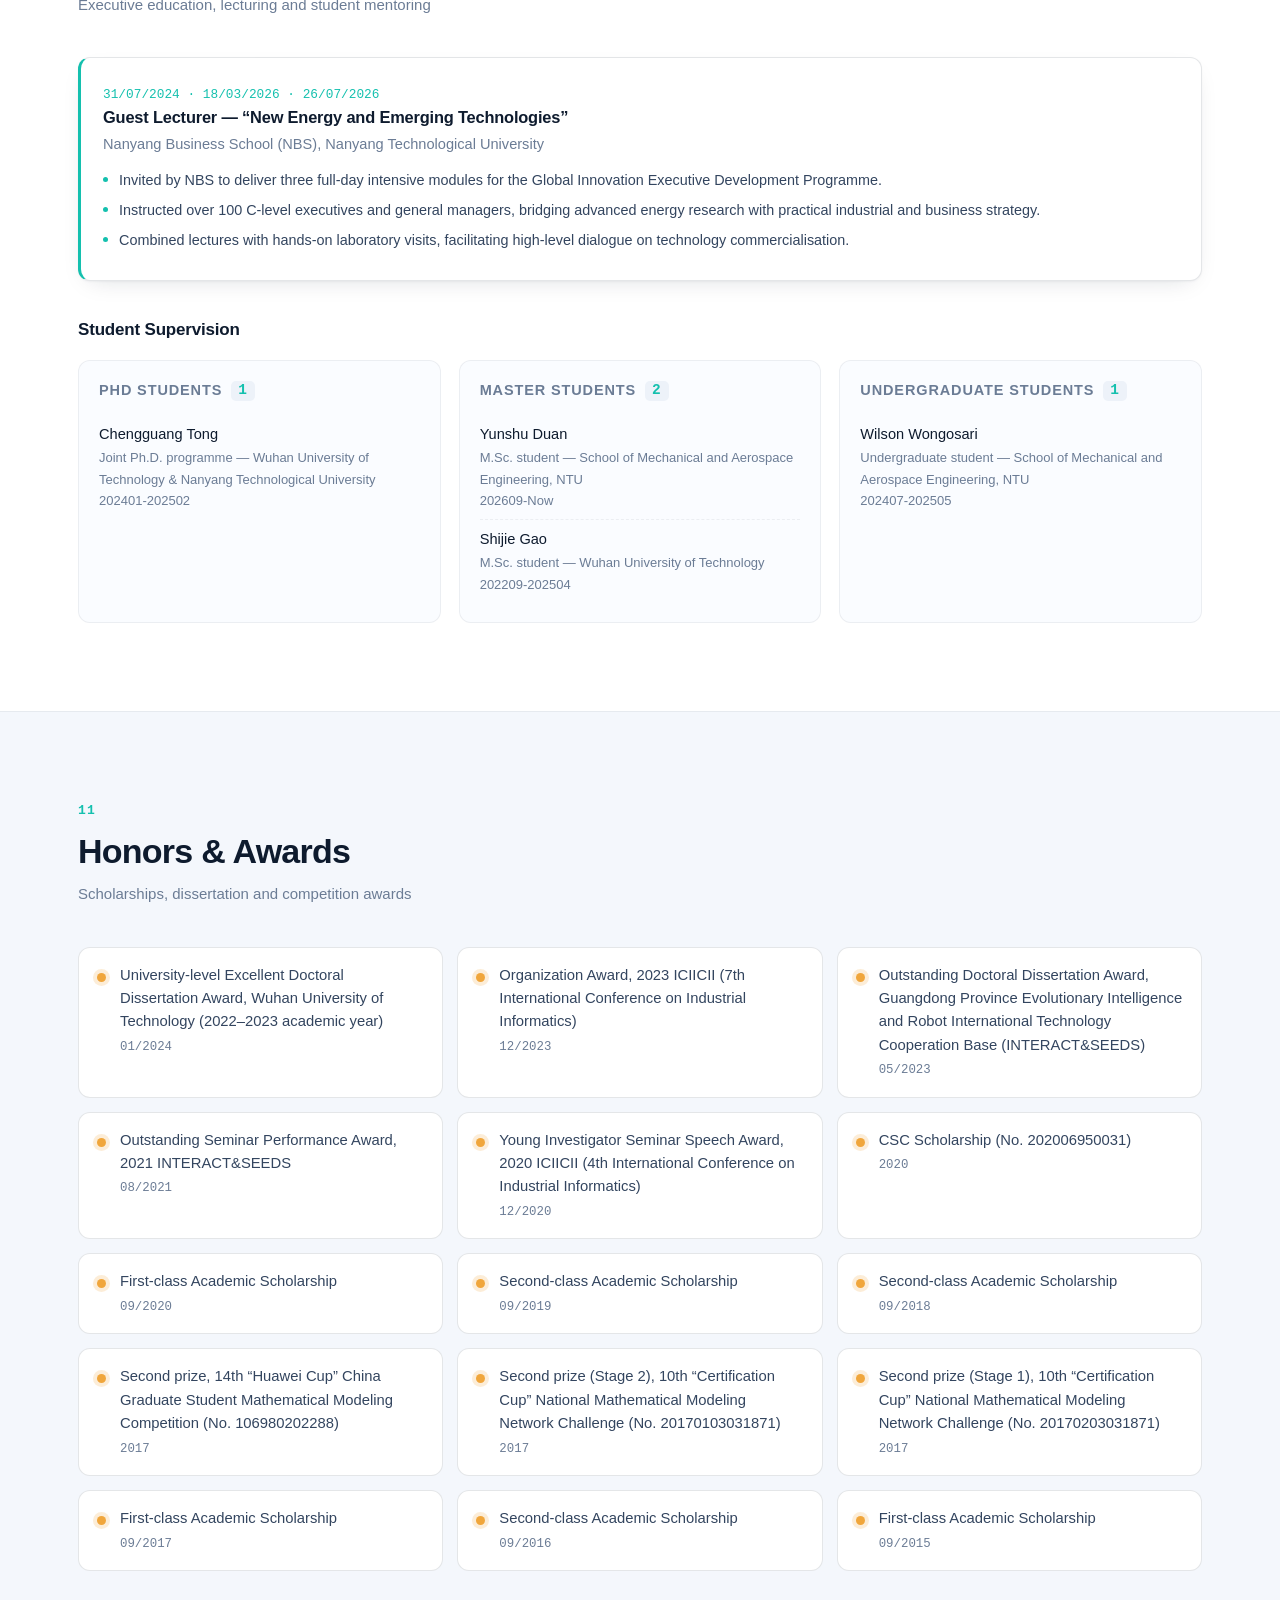
==== commit 9840e1dc: "Publish verified full UAV co-simulation mission video" ====
--- a/index.html
+++ b/index.html
@@ -362,7 +362,7 @@
 </div>
 <div class="scrim" id="scrim"></div>
 
-<script src="assets/js/content.js?v=20261025-credits"></script>
+<script src="assets/js/content.js?v=20261025-full-mission"></script>
 <script src="assets/js/project-videos.js?v=20261025-clean-cards"></script>
 <script src="assets/js/render.js?v=20261025-projects2"></script>
 <script src="assets/js/main.js"></script>
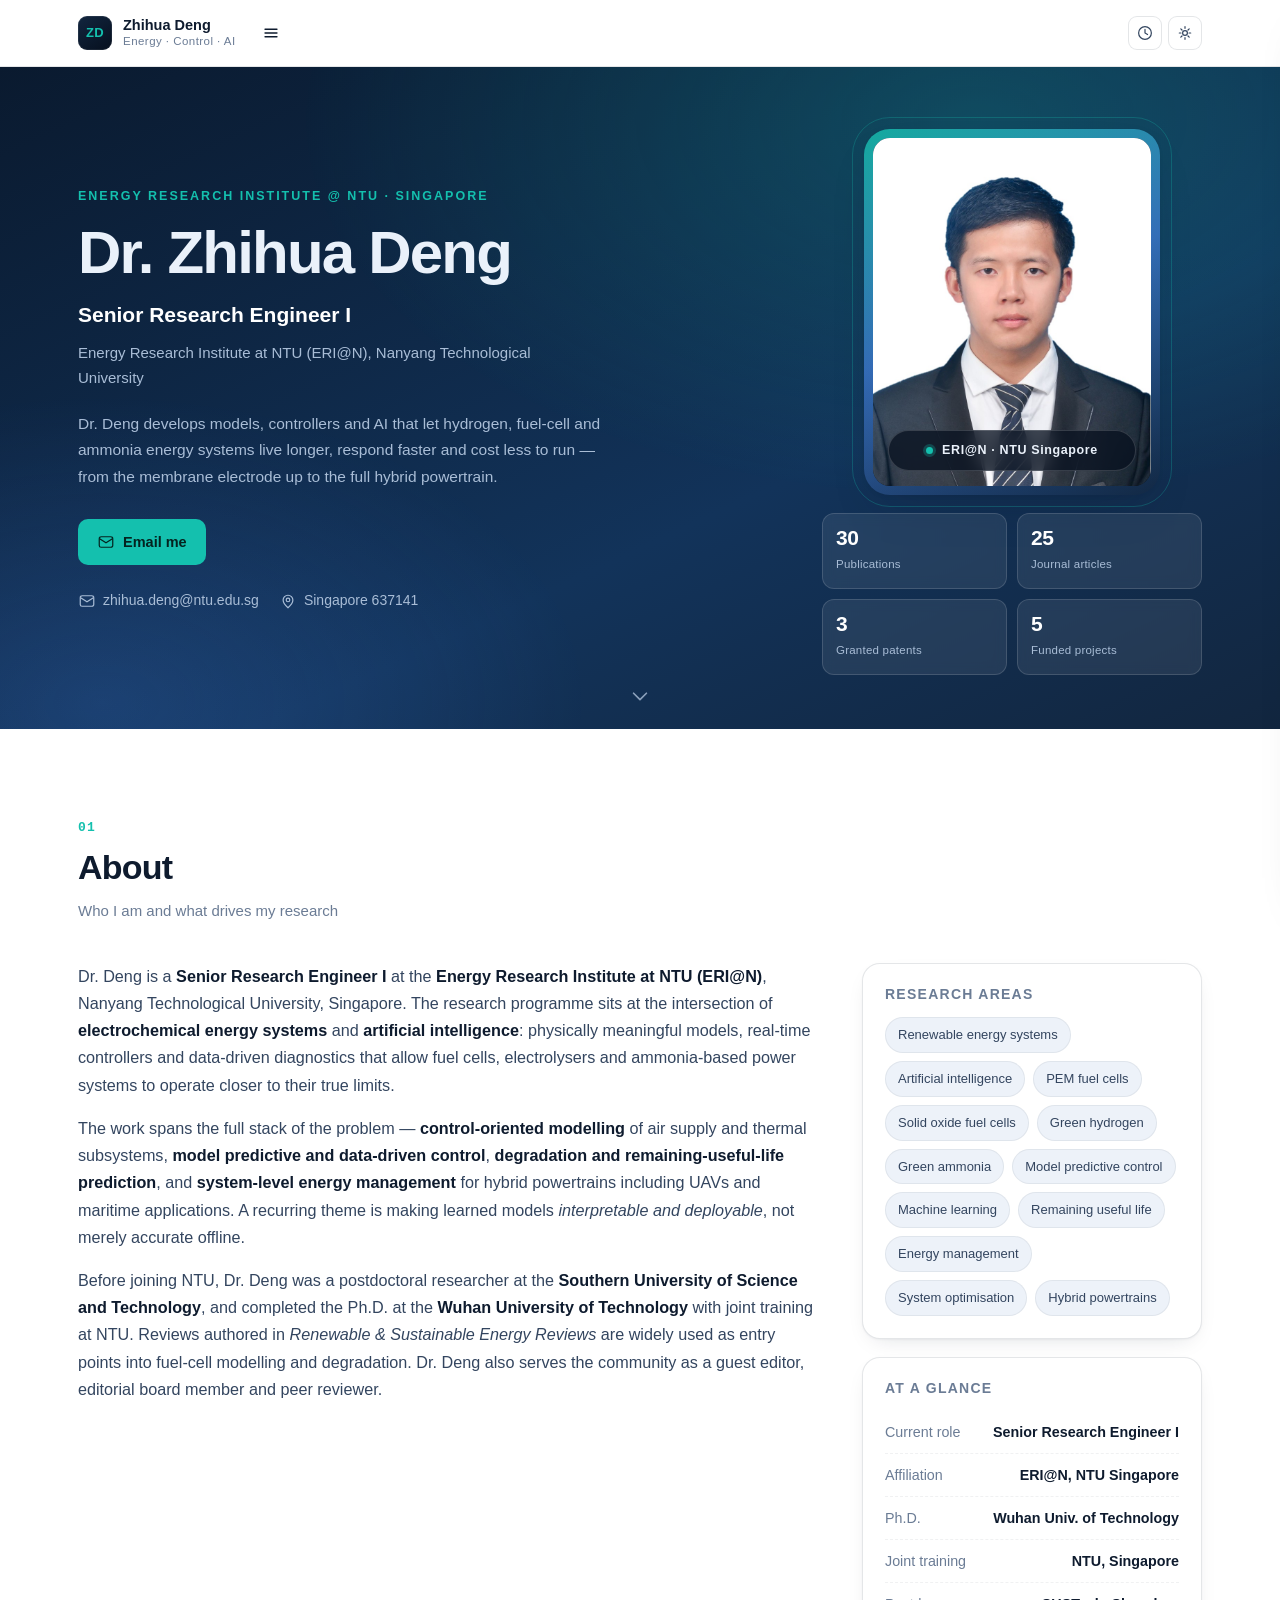
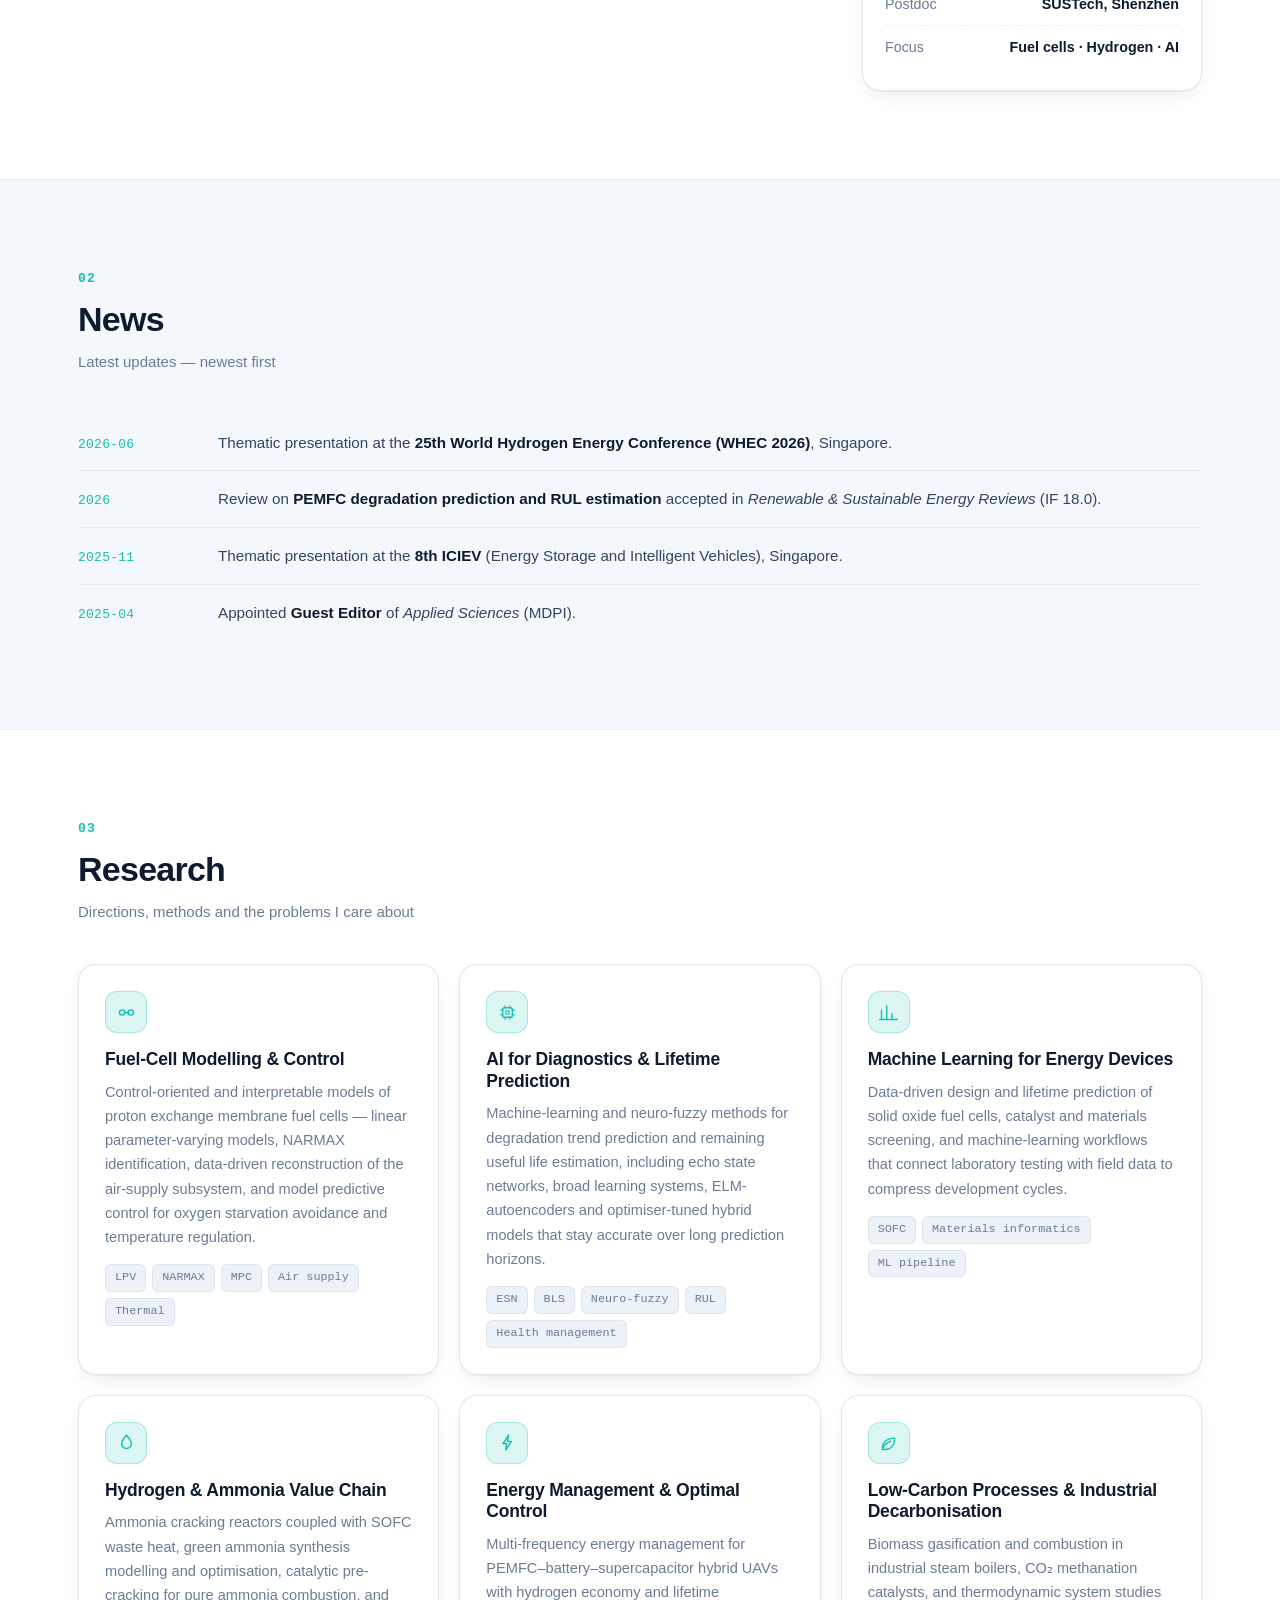
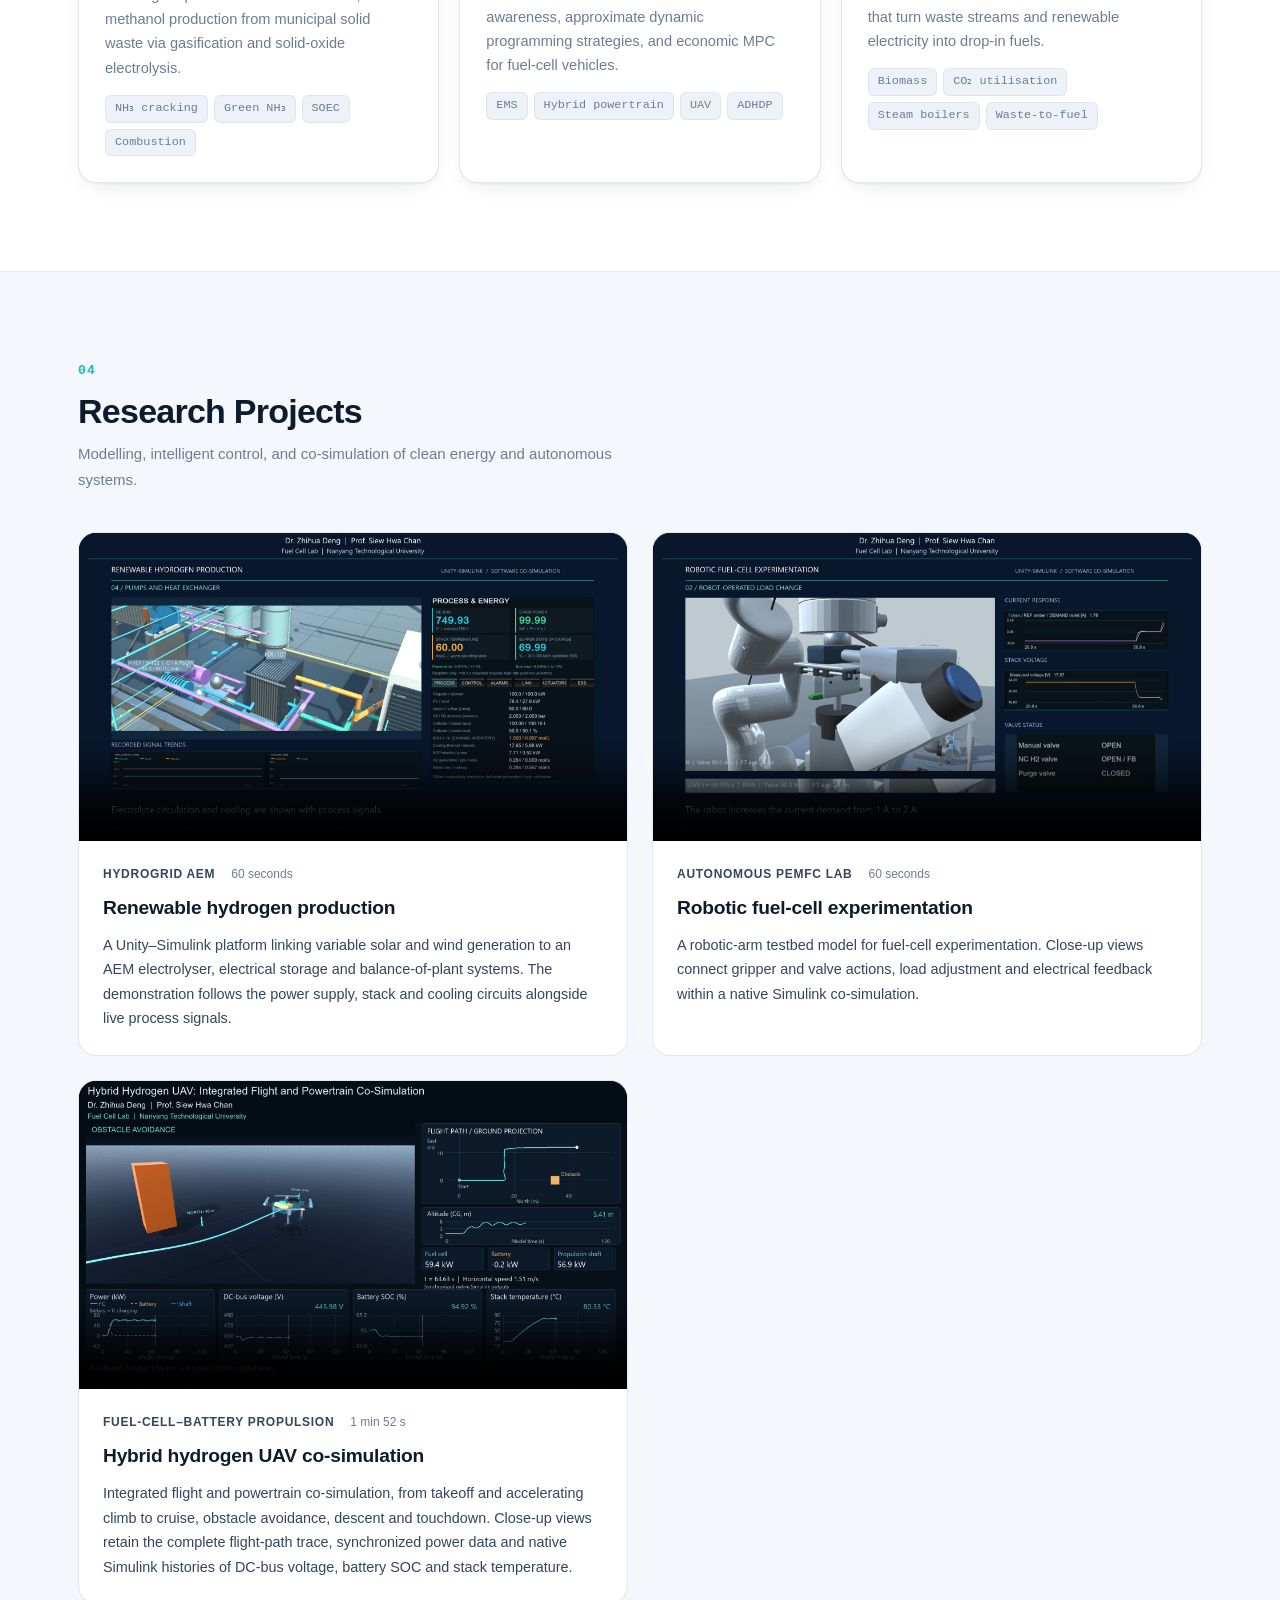
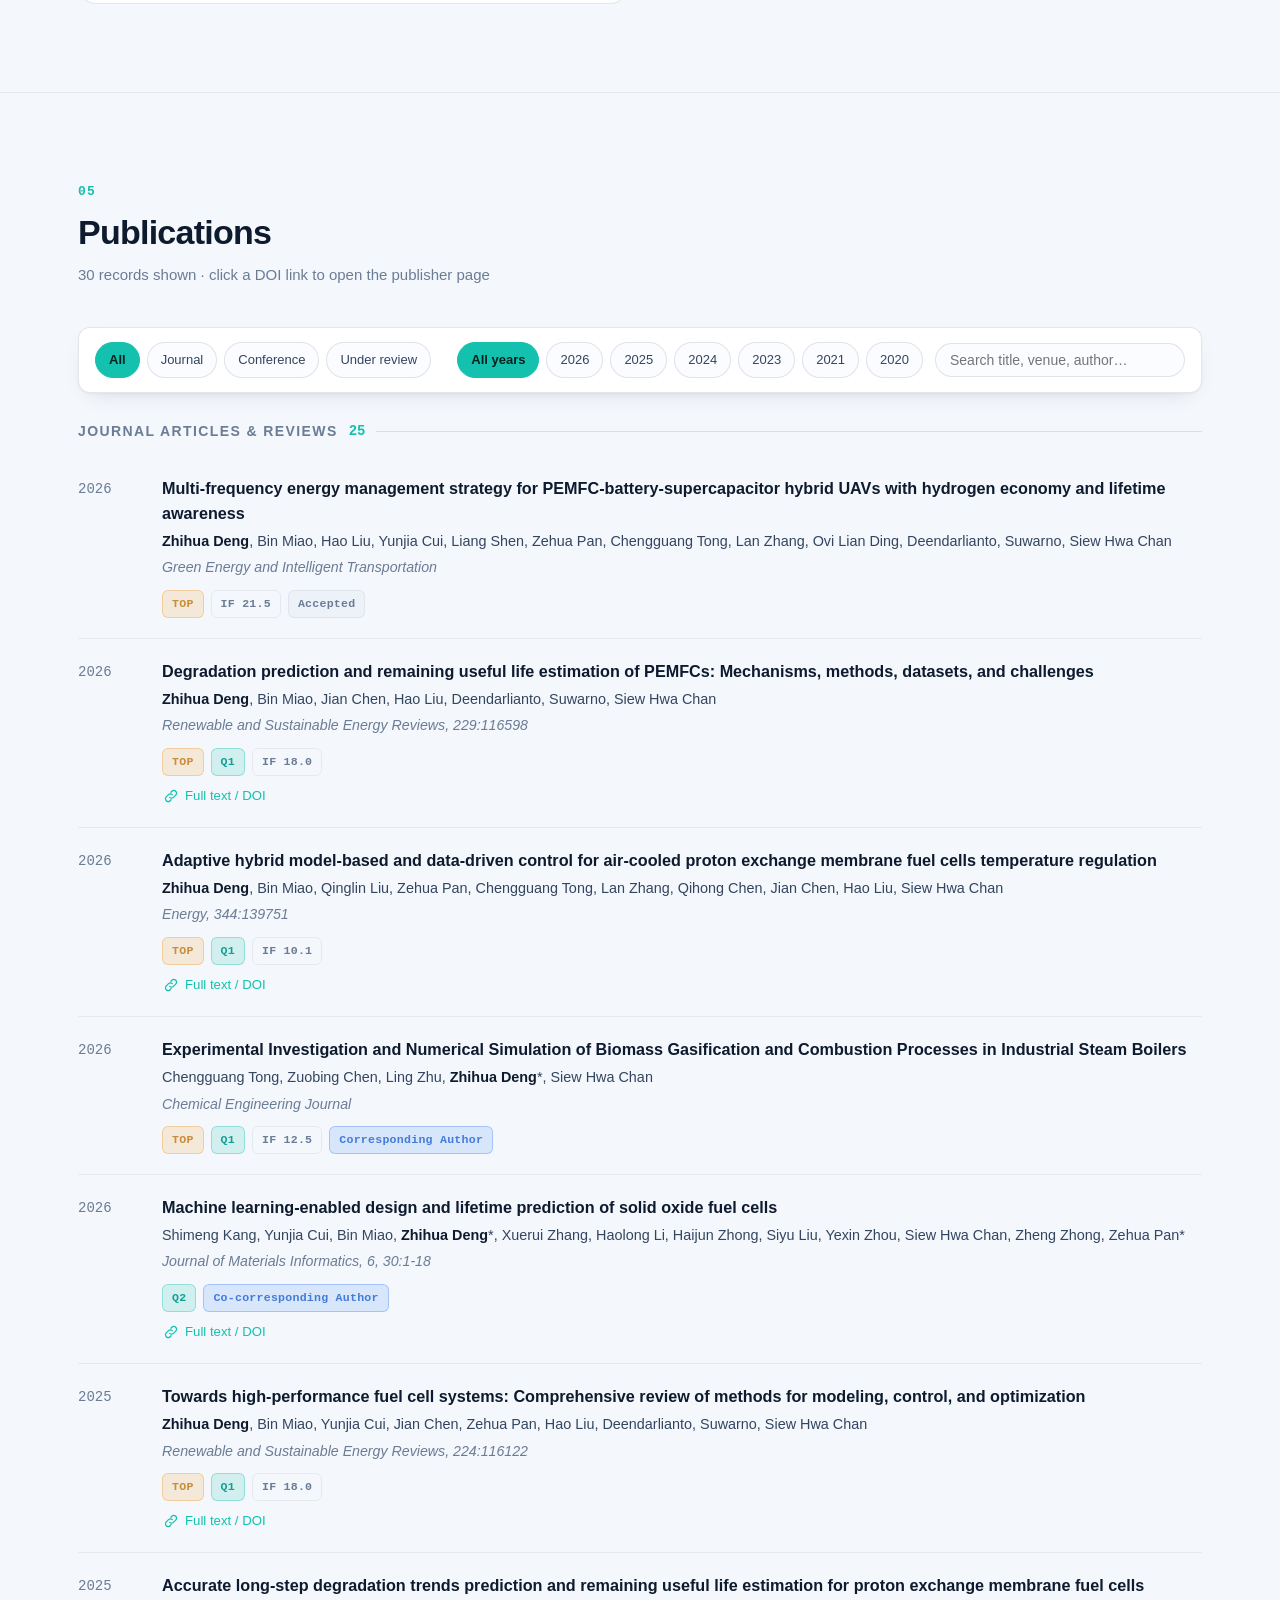
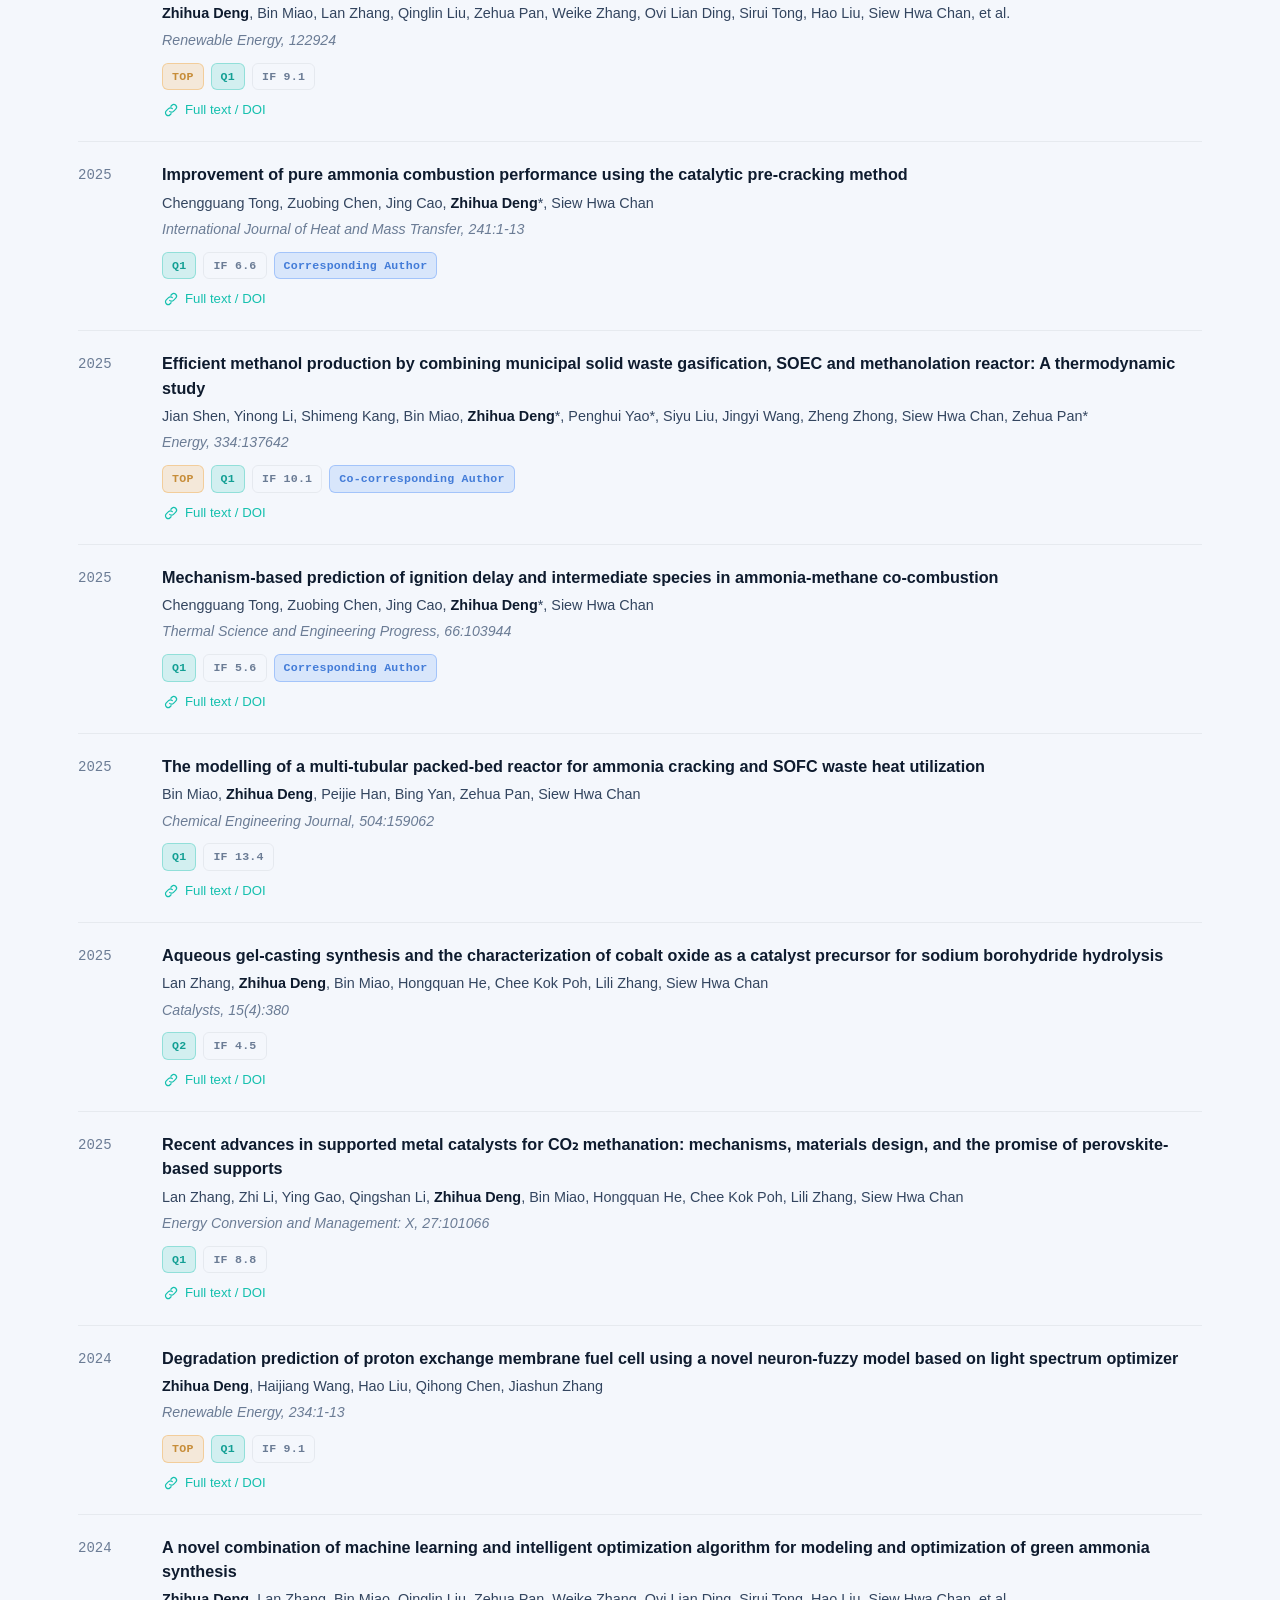
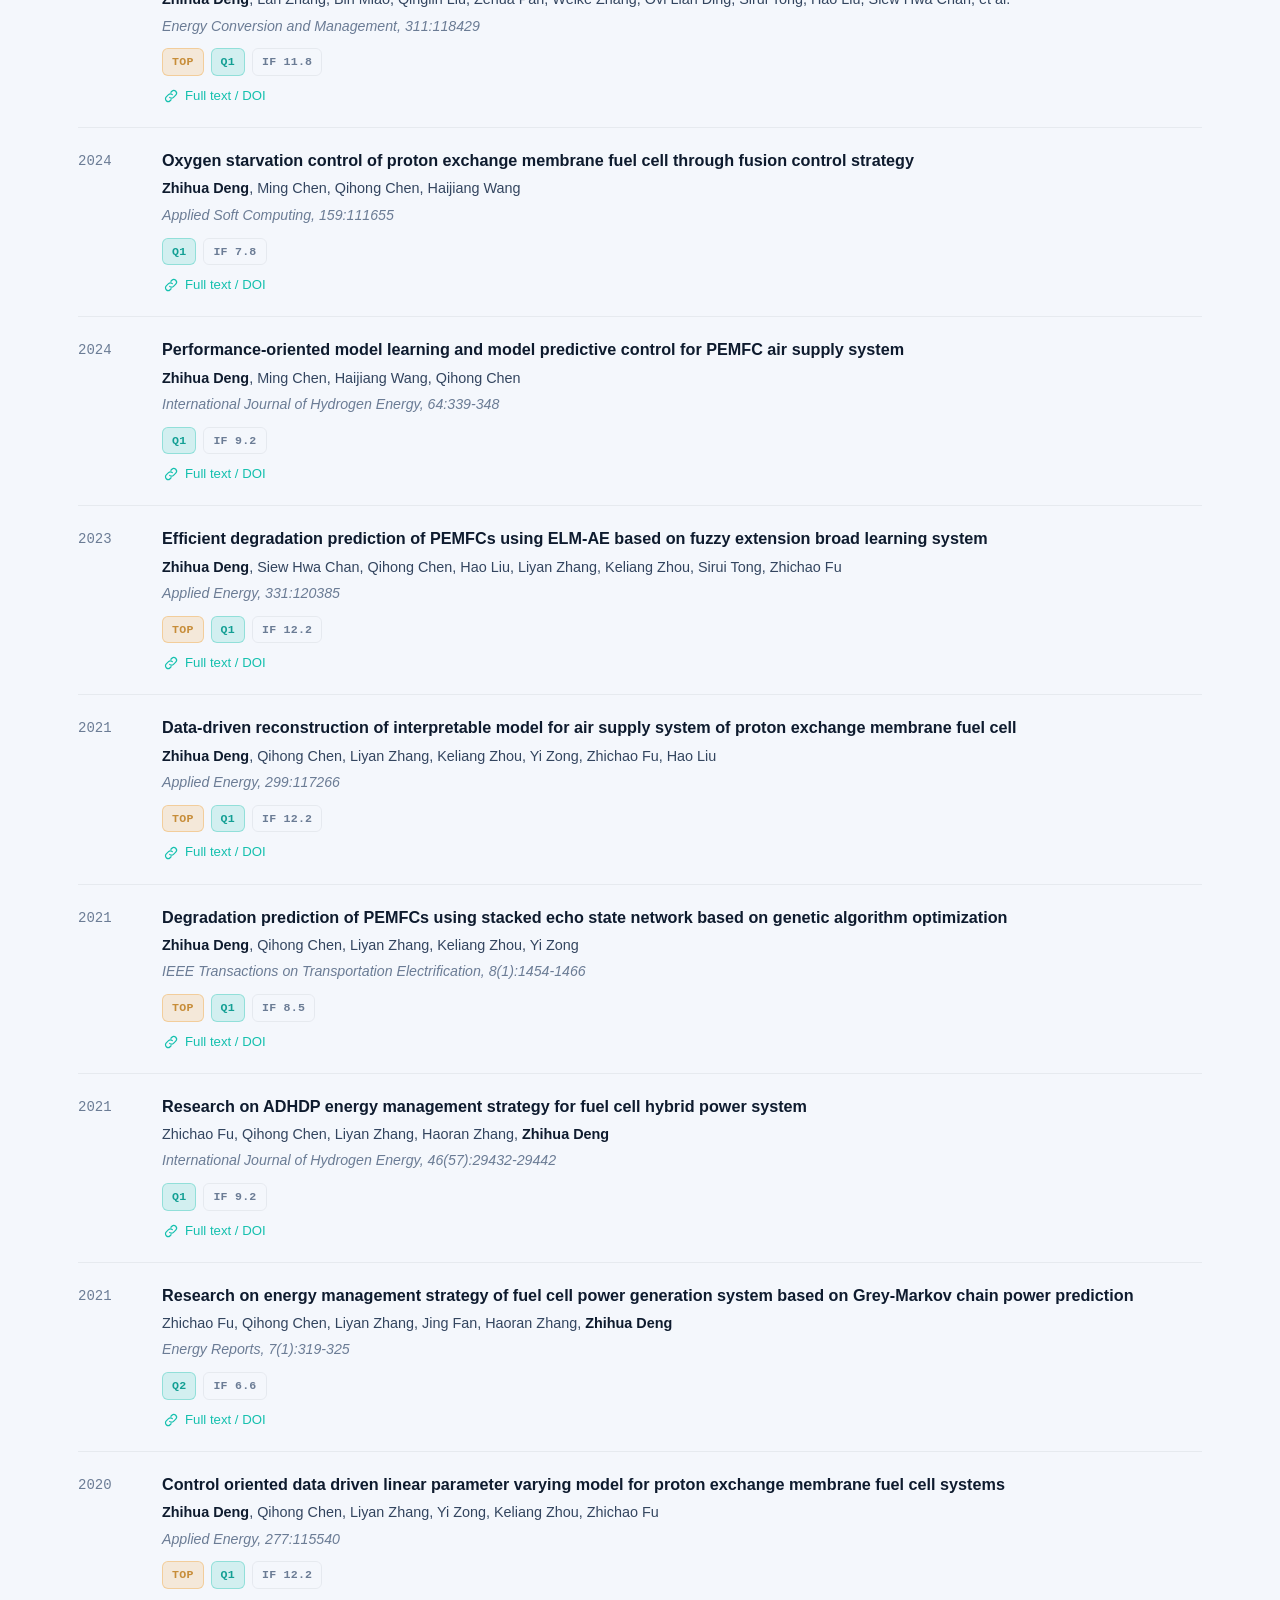
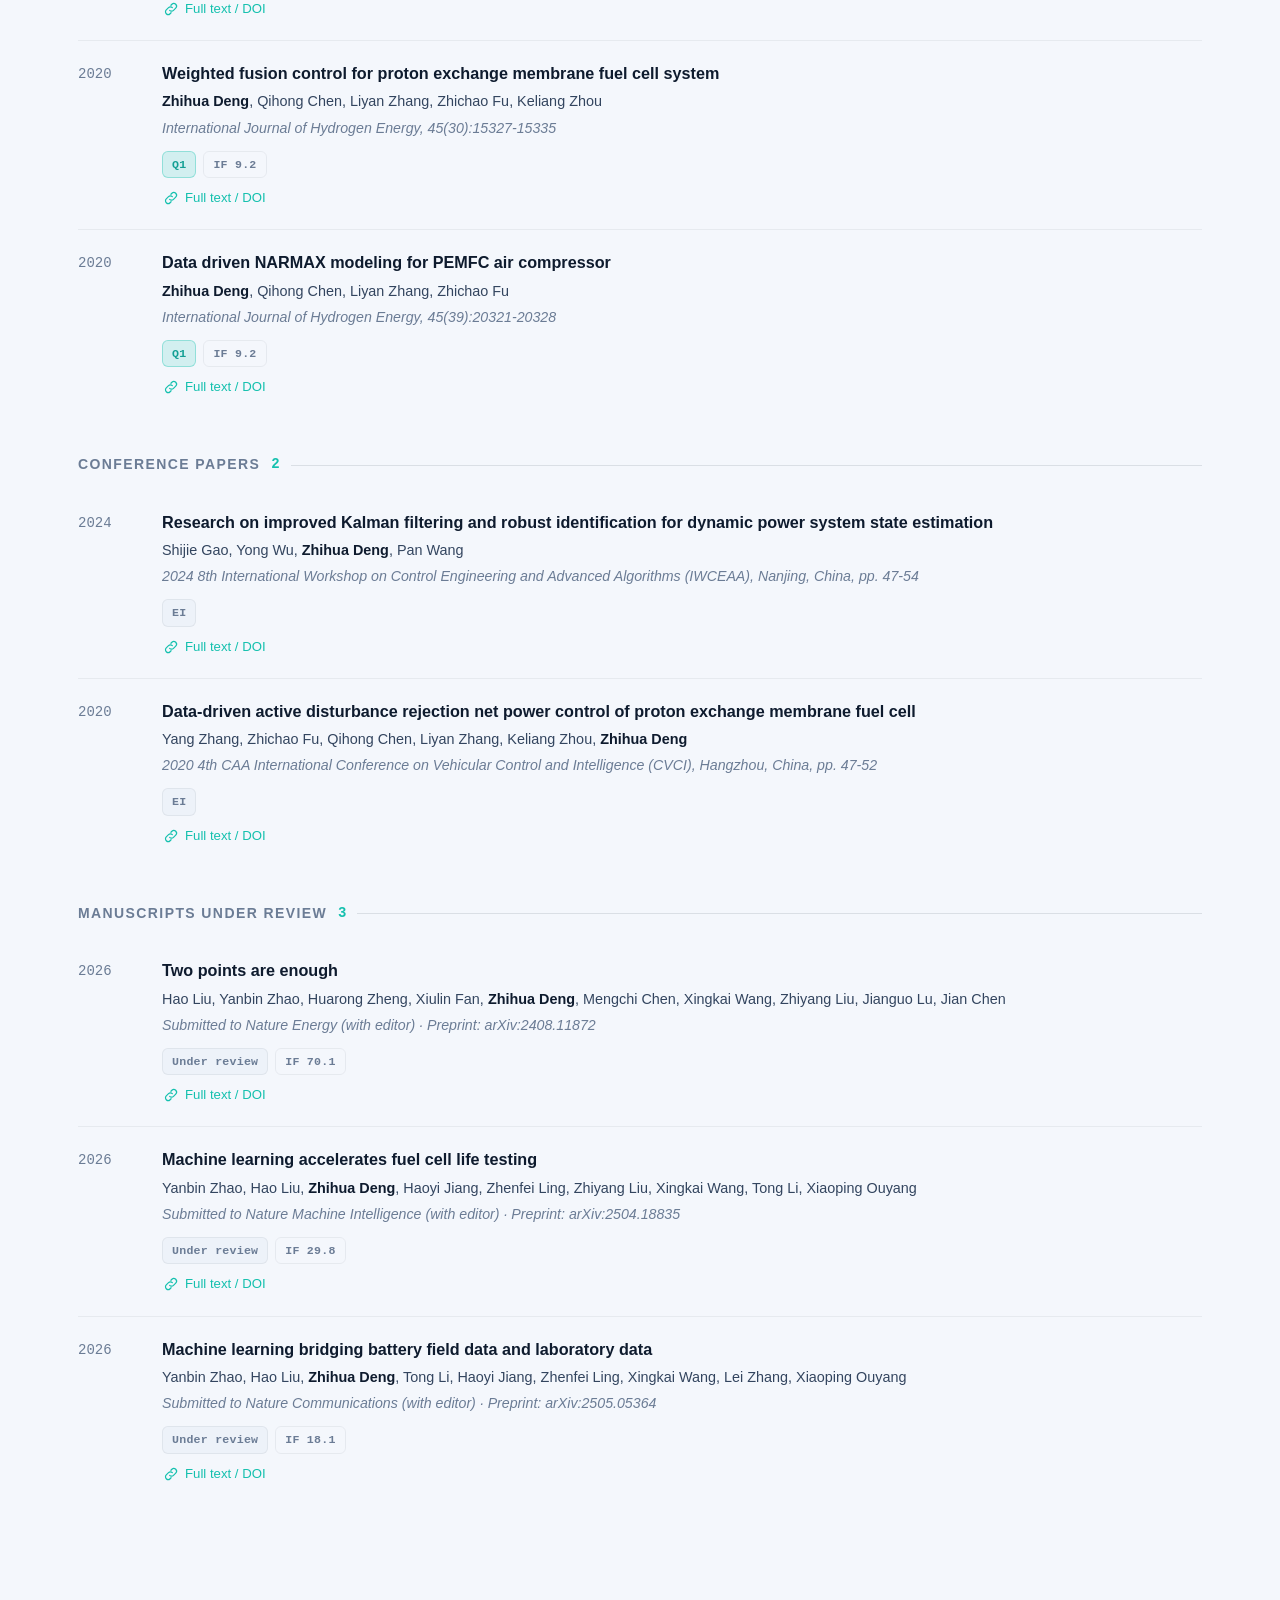
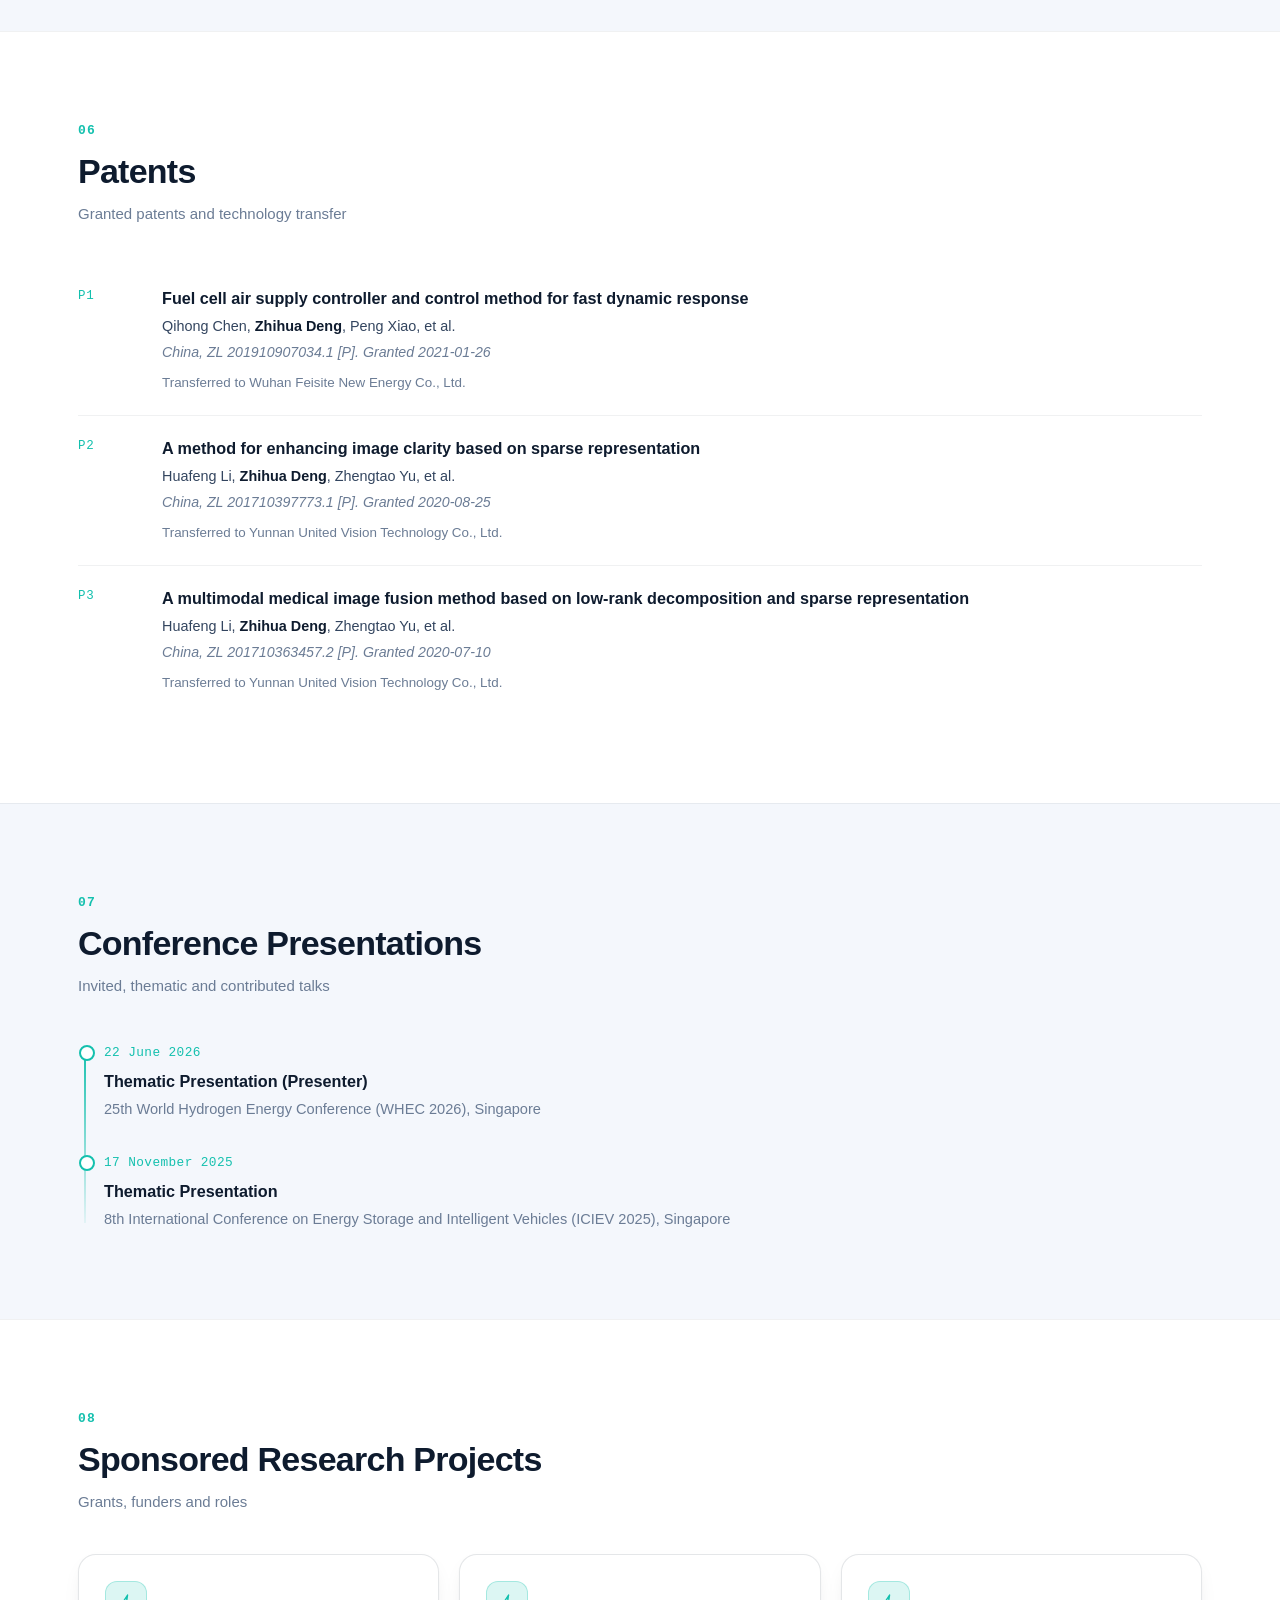
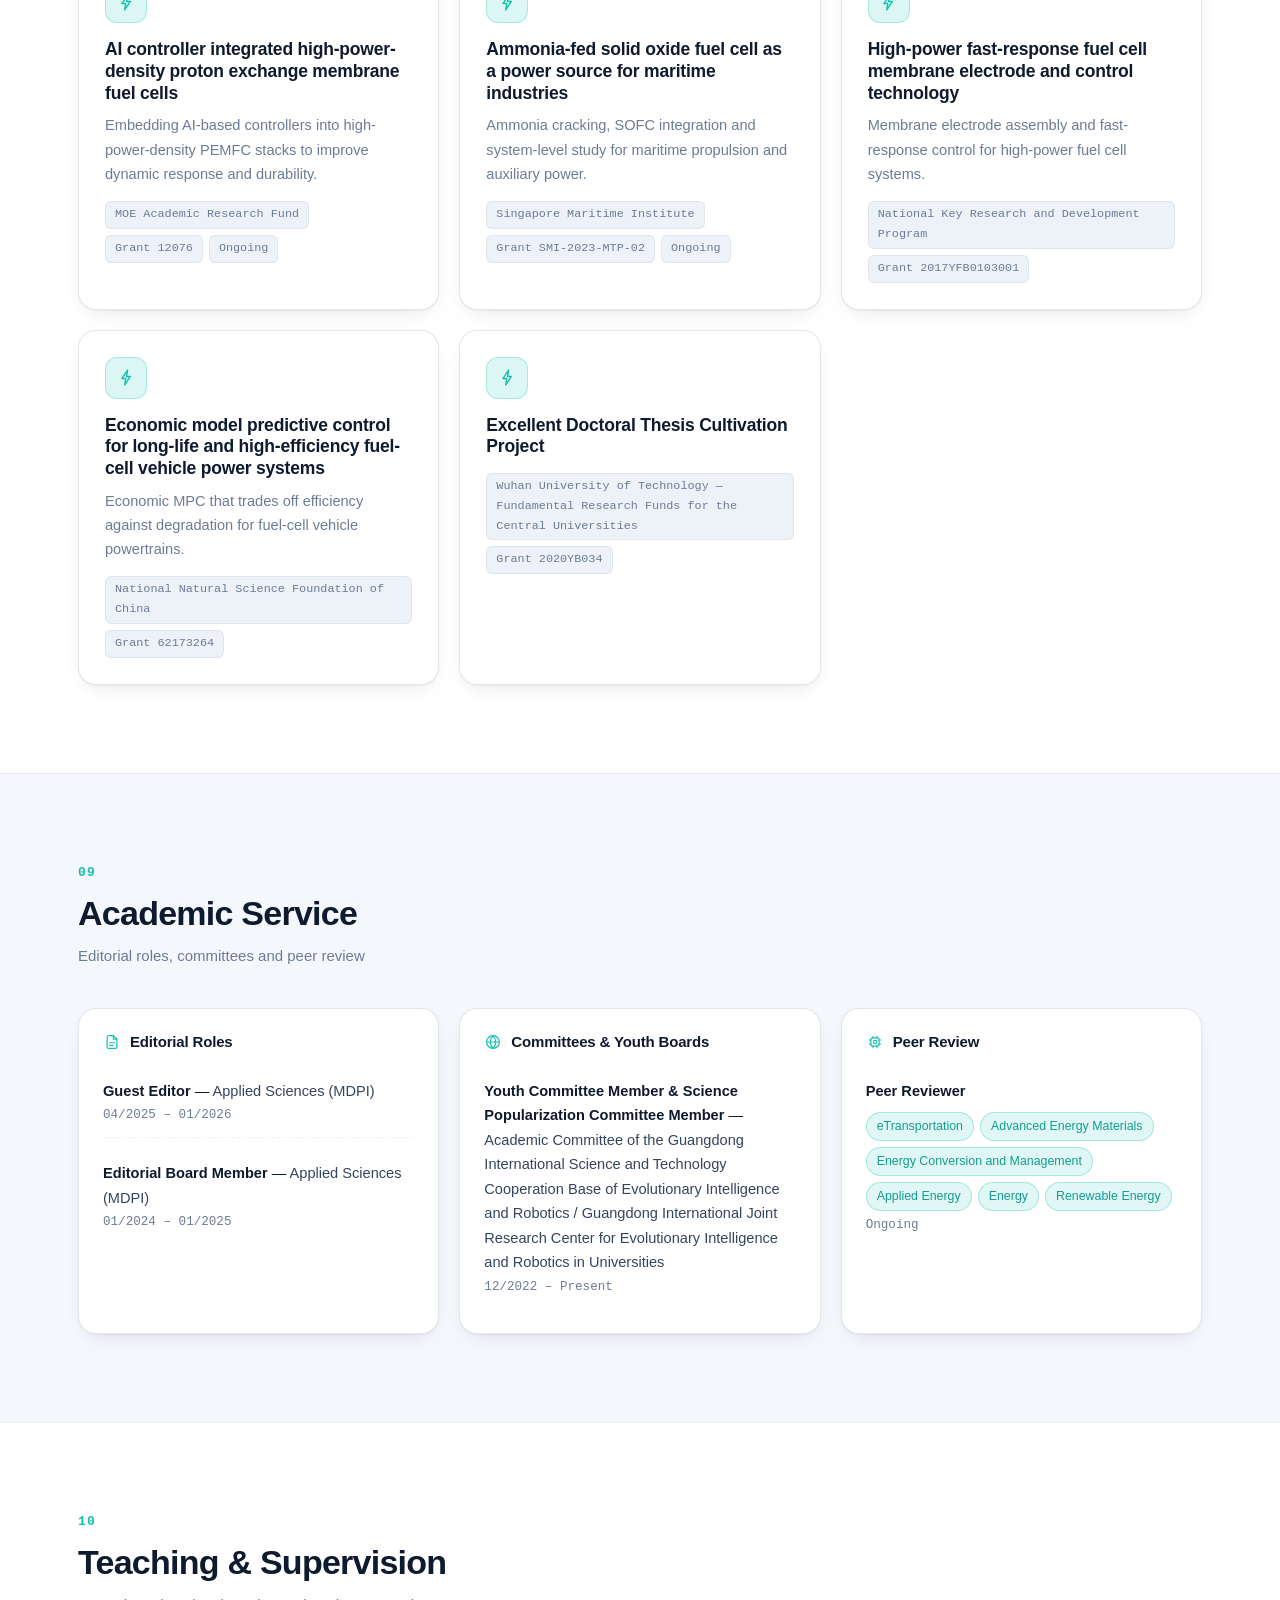
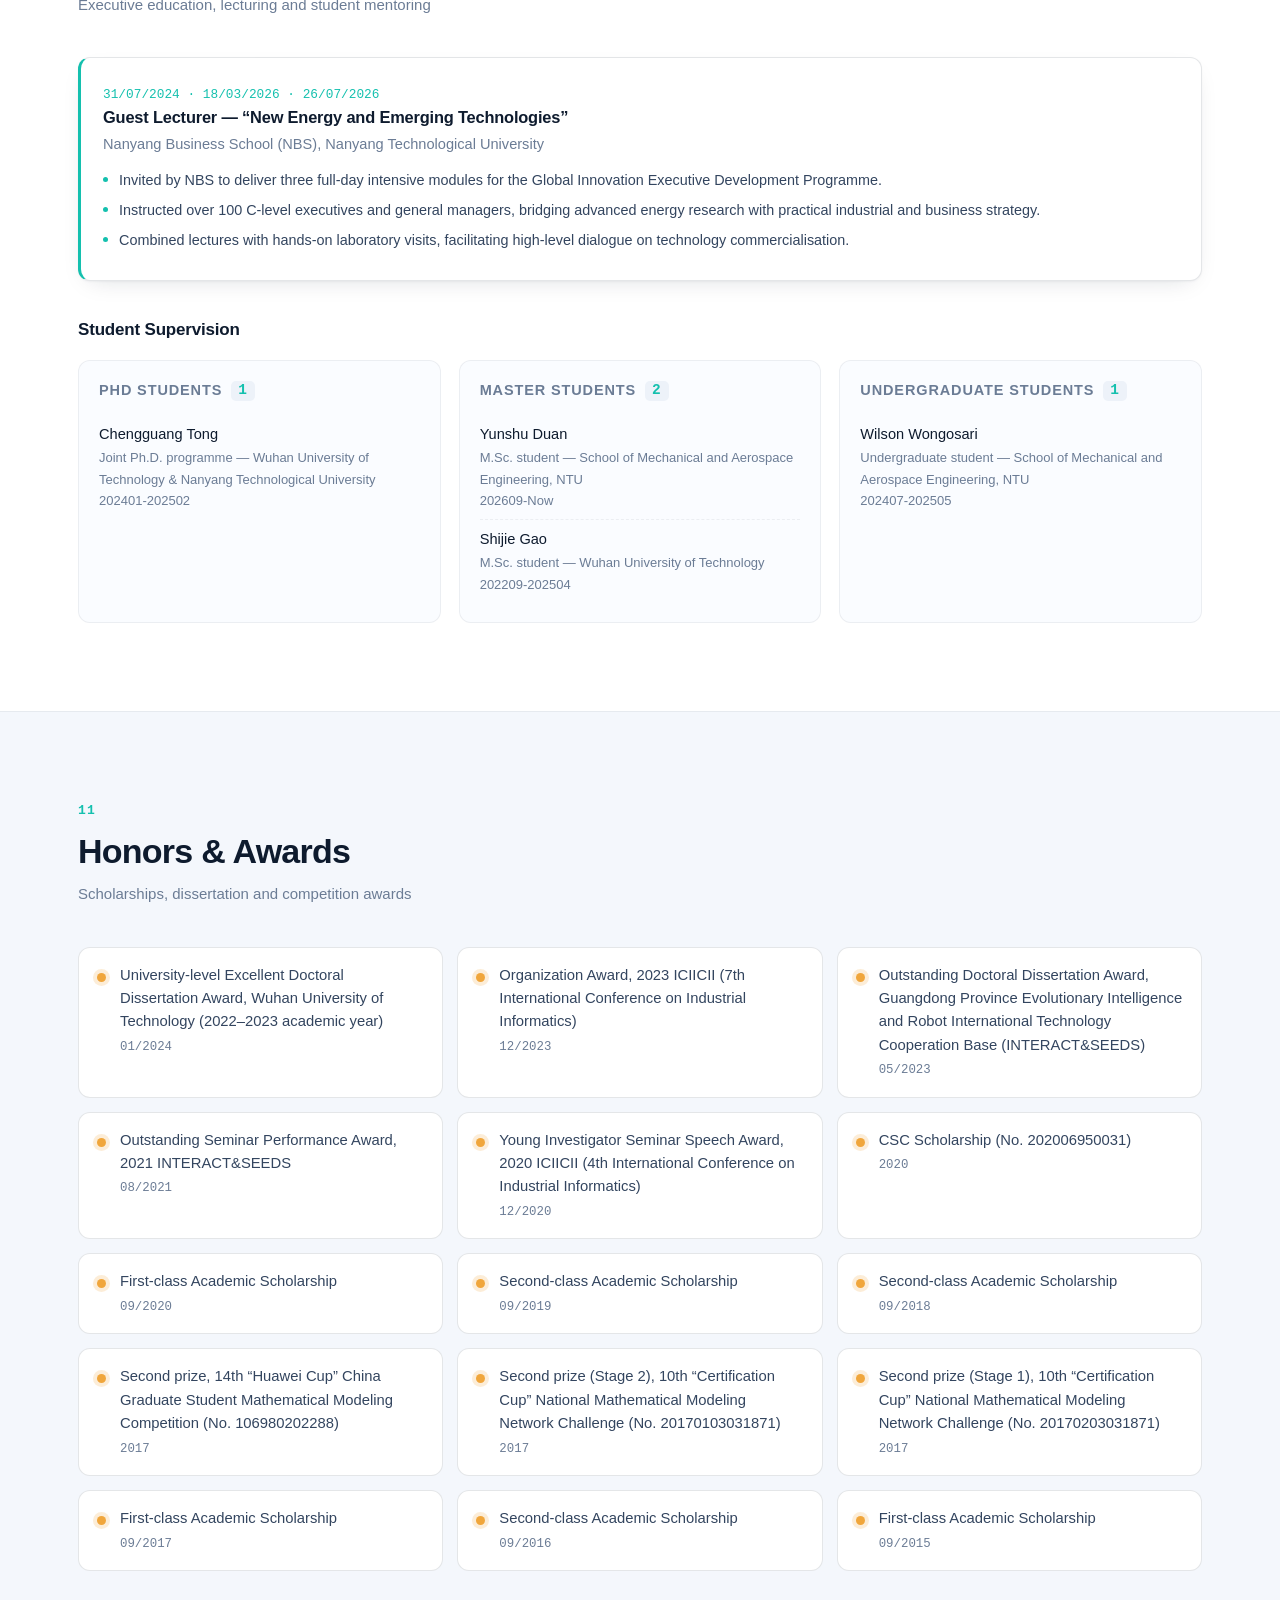
==== commit 9f41f879: "Update UAV video with close-up views and synchronized native histories" ====
--- a/index.html
+++ b/index.html
@@ -362,7 +362,7 @@
 </div>
 <div class="scrim" id="scrim"></div>
 
-<script src="assets/js/content.js?v=20261025-full-mission"></script>
+<script src="assets/js/content.js?v=20261025-cinematic-v6"></script>
 <script src="assets/js/project-videos.js?v=20261025-clean-cards"></script>
 <script src="assets/js/render.js?v=20261025-projects2"></script>
 <script src="assets/js/main.js"></script>
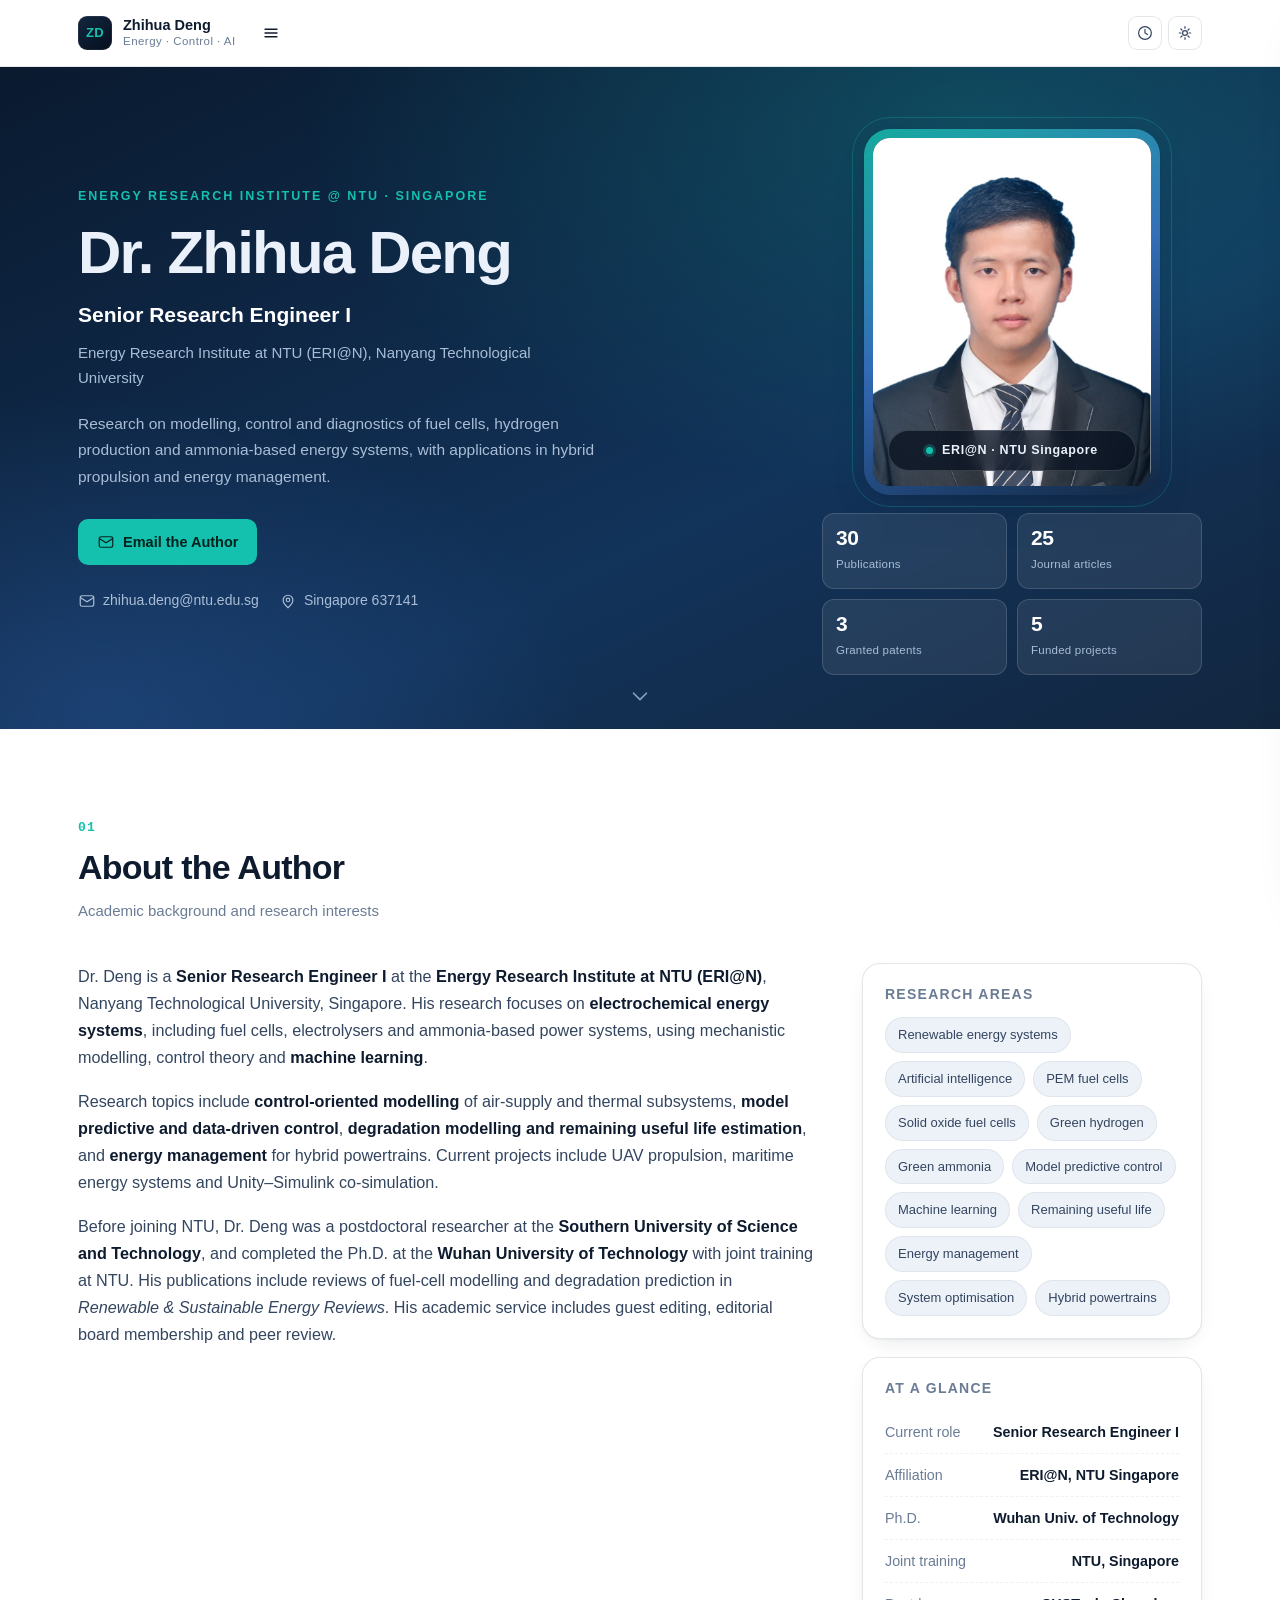
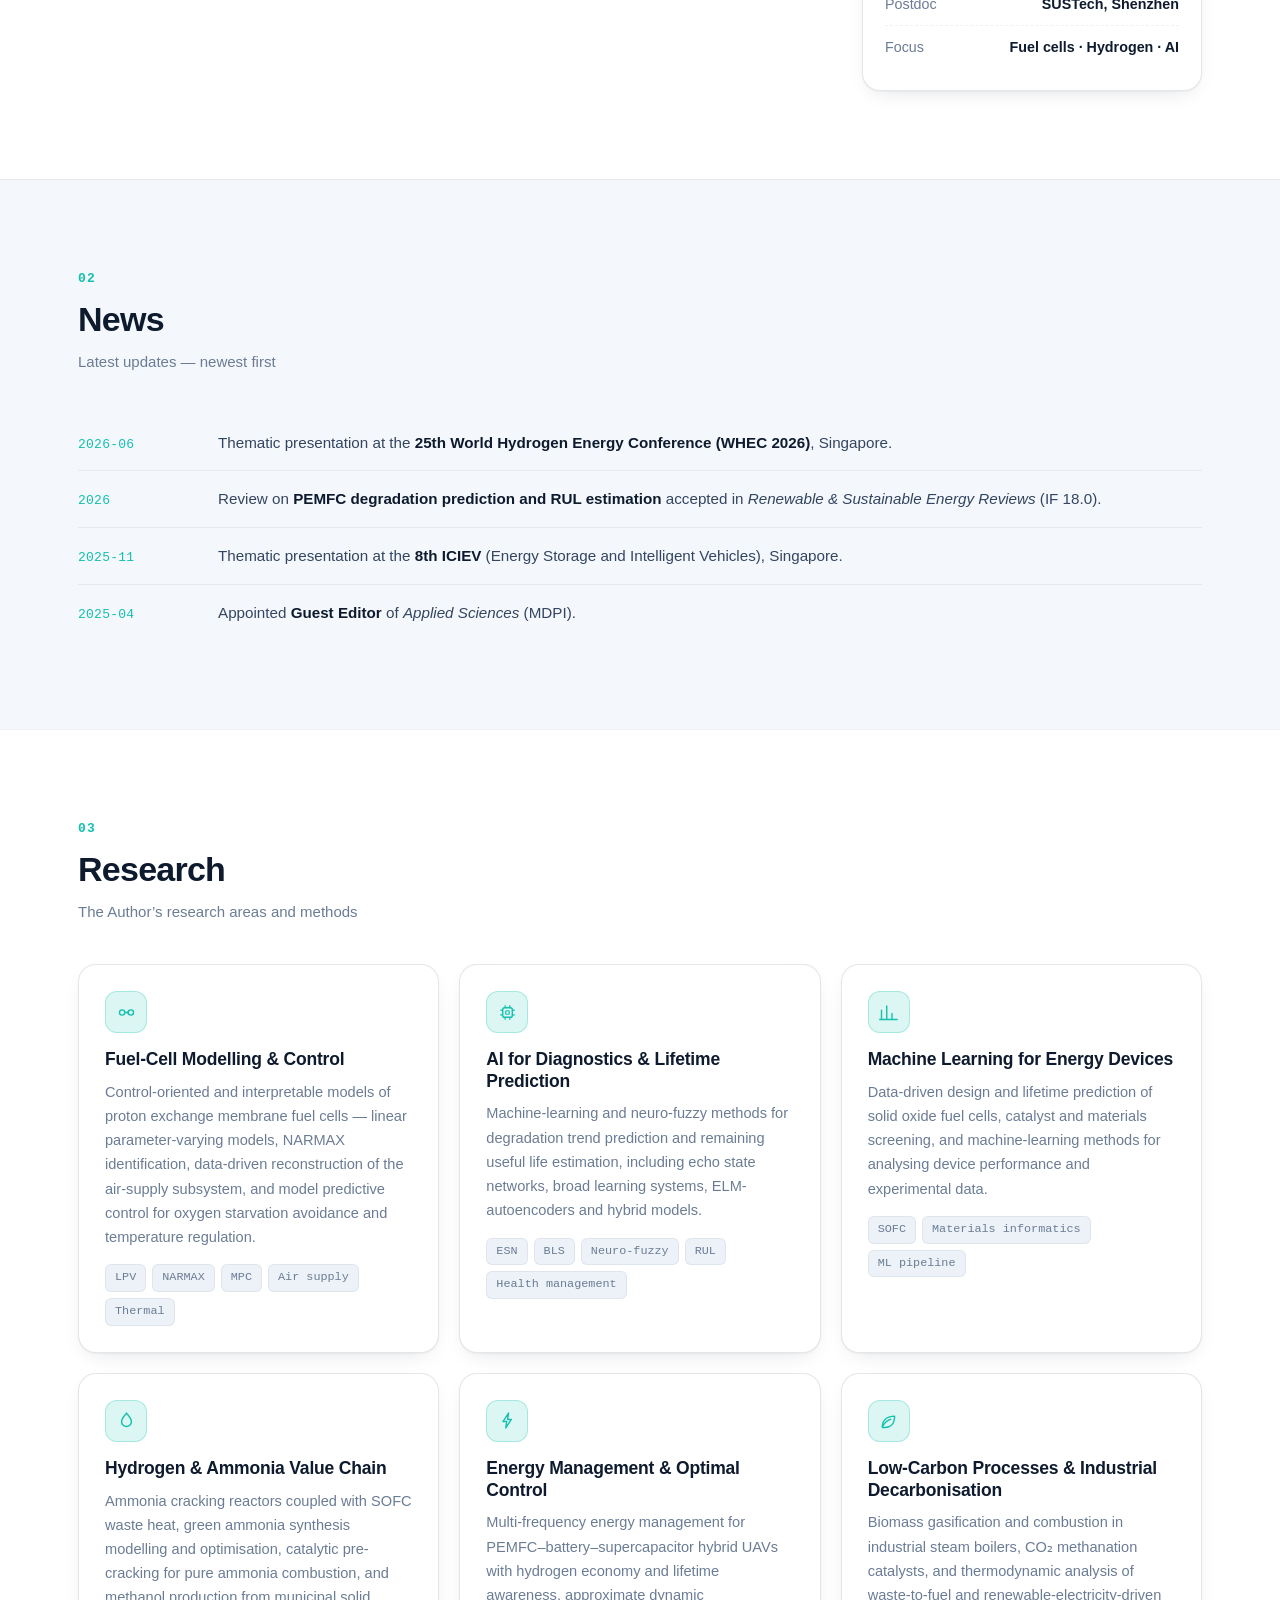
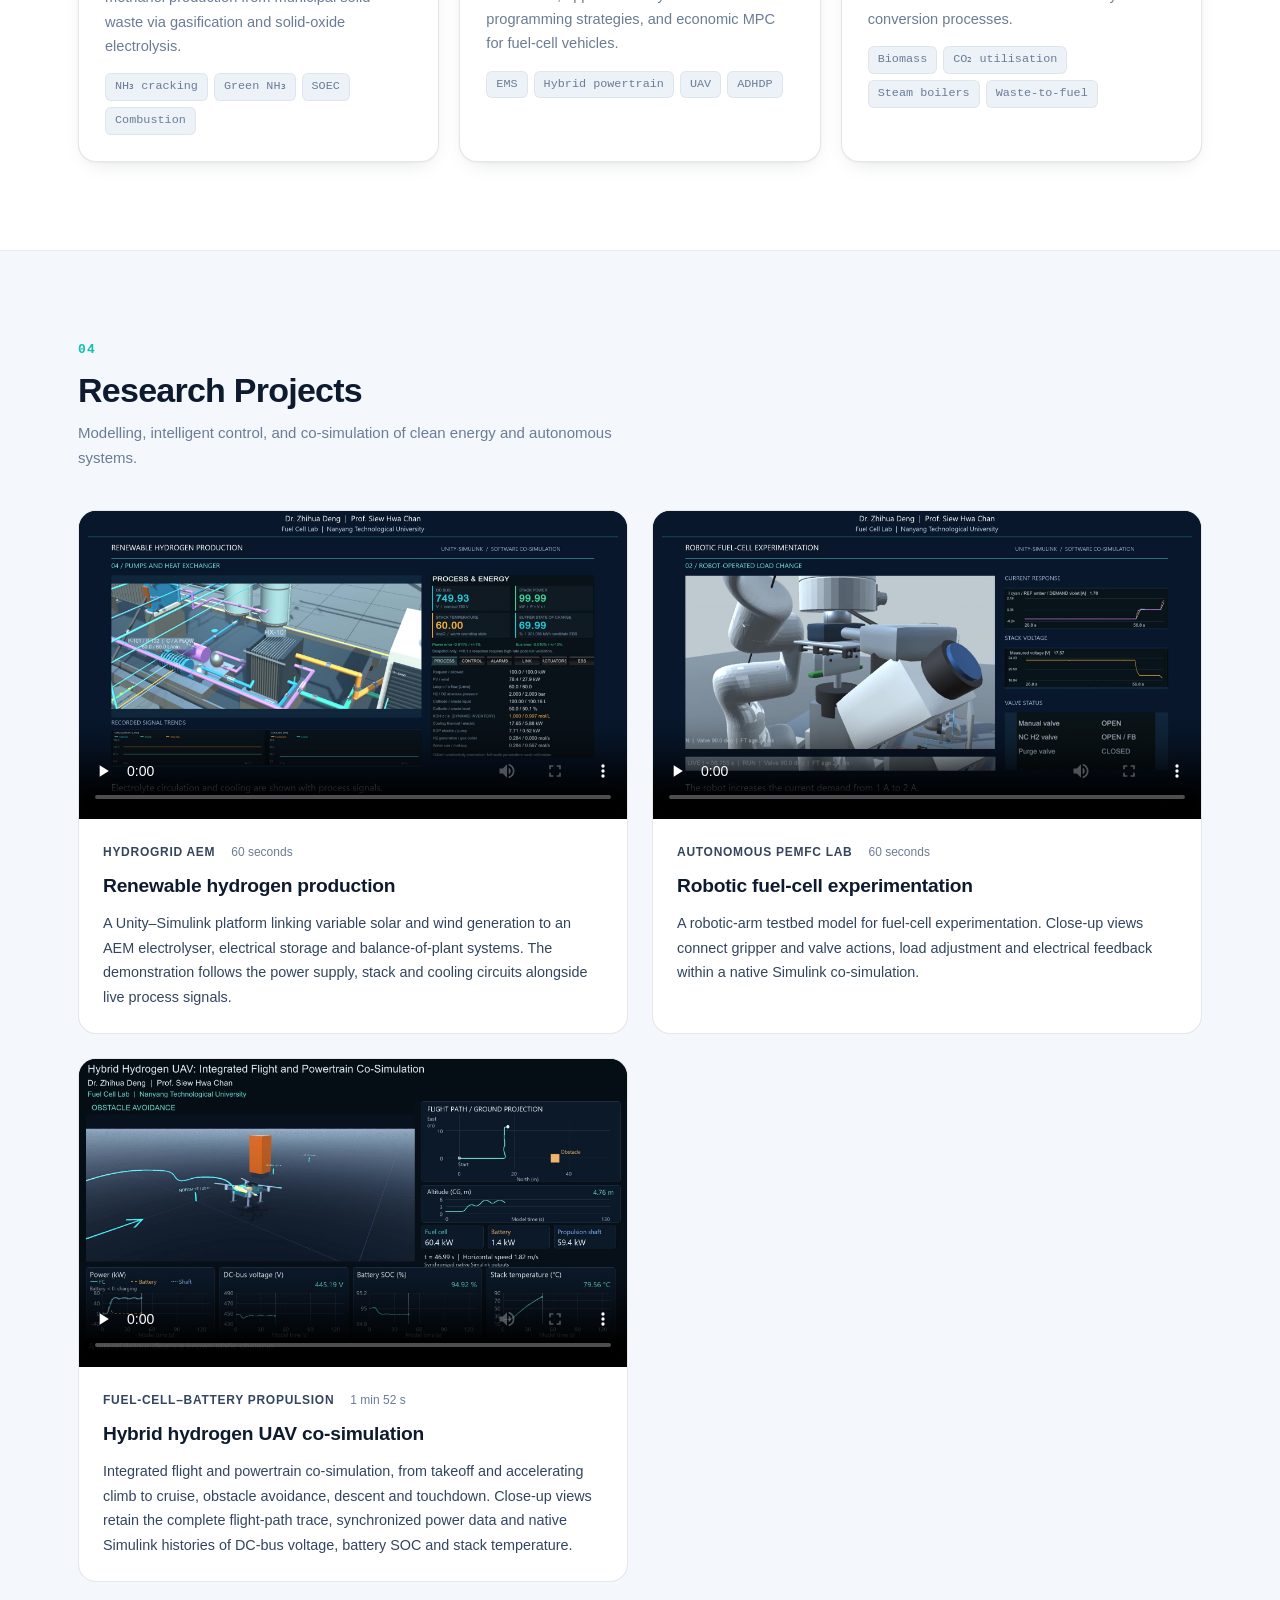
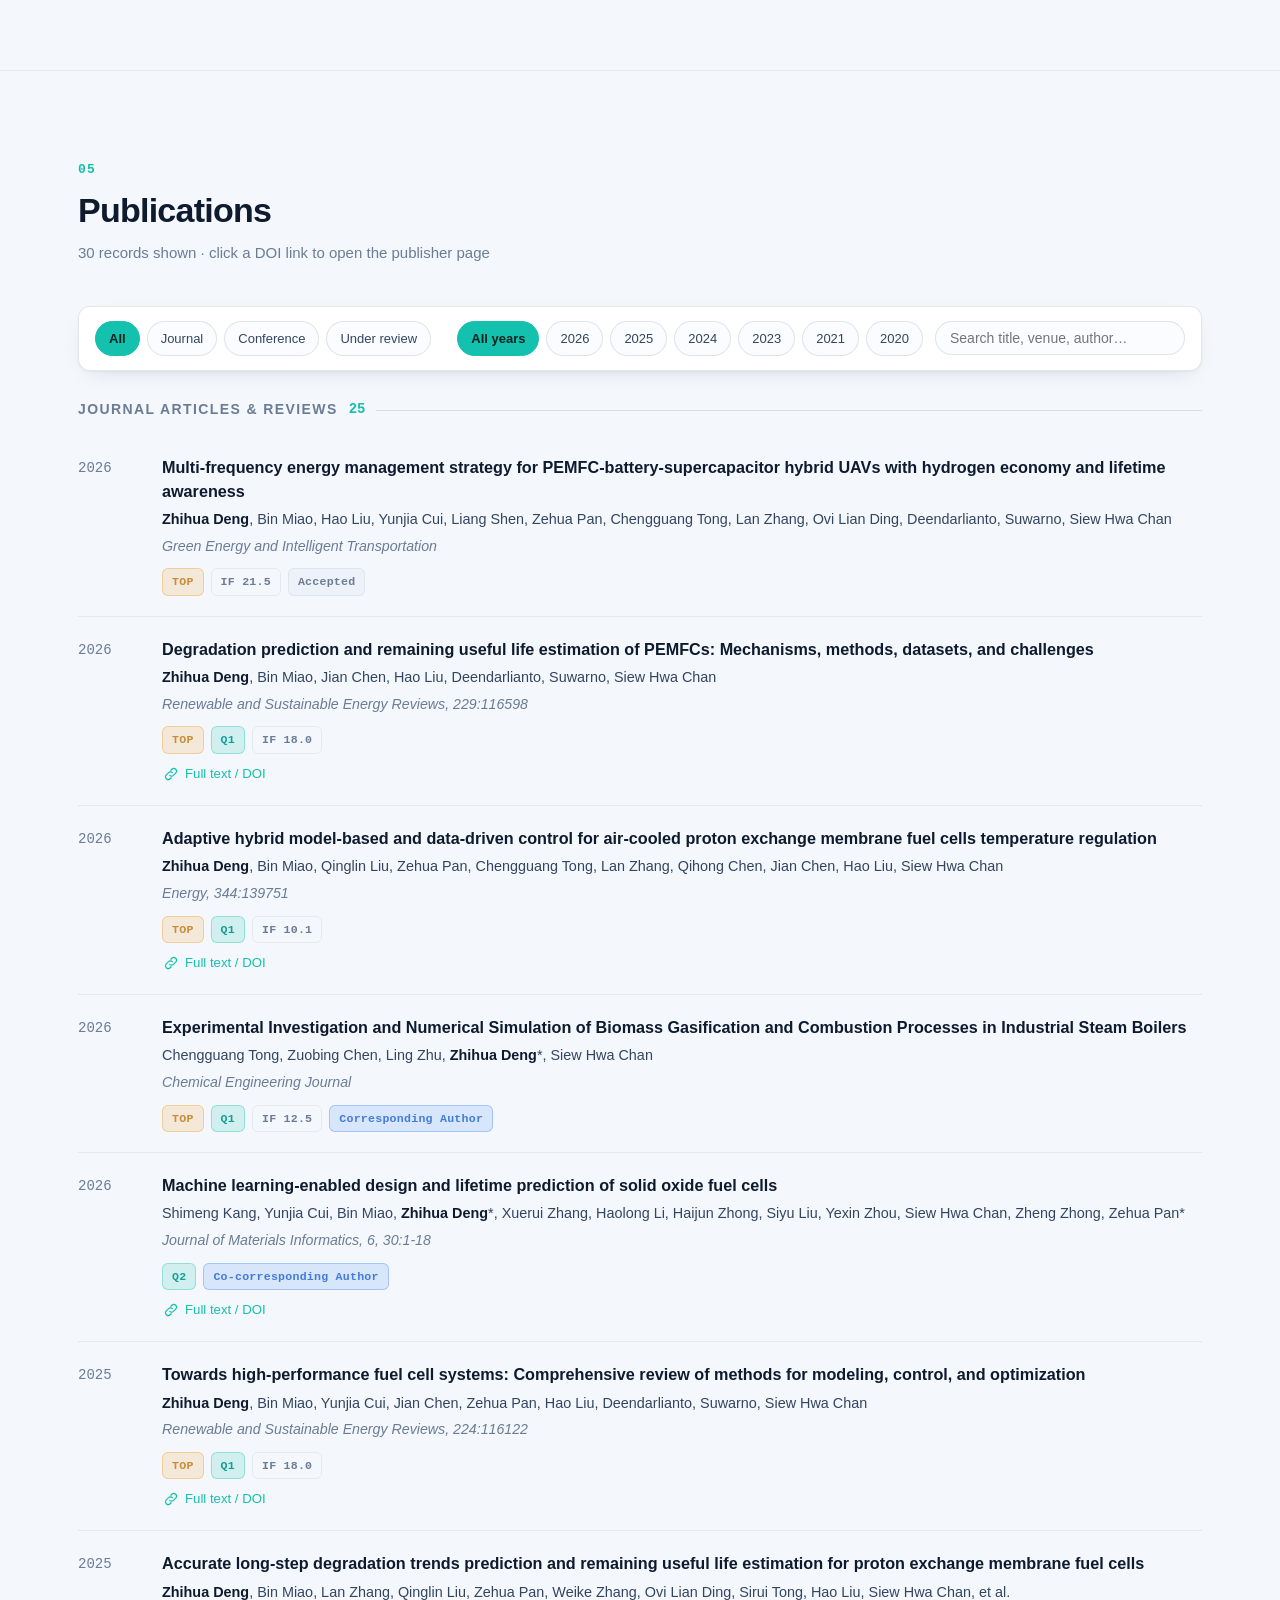
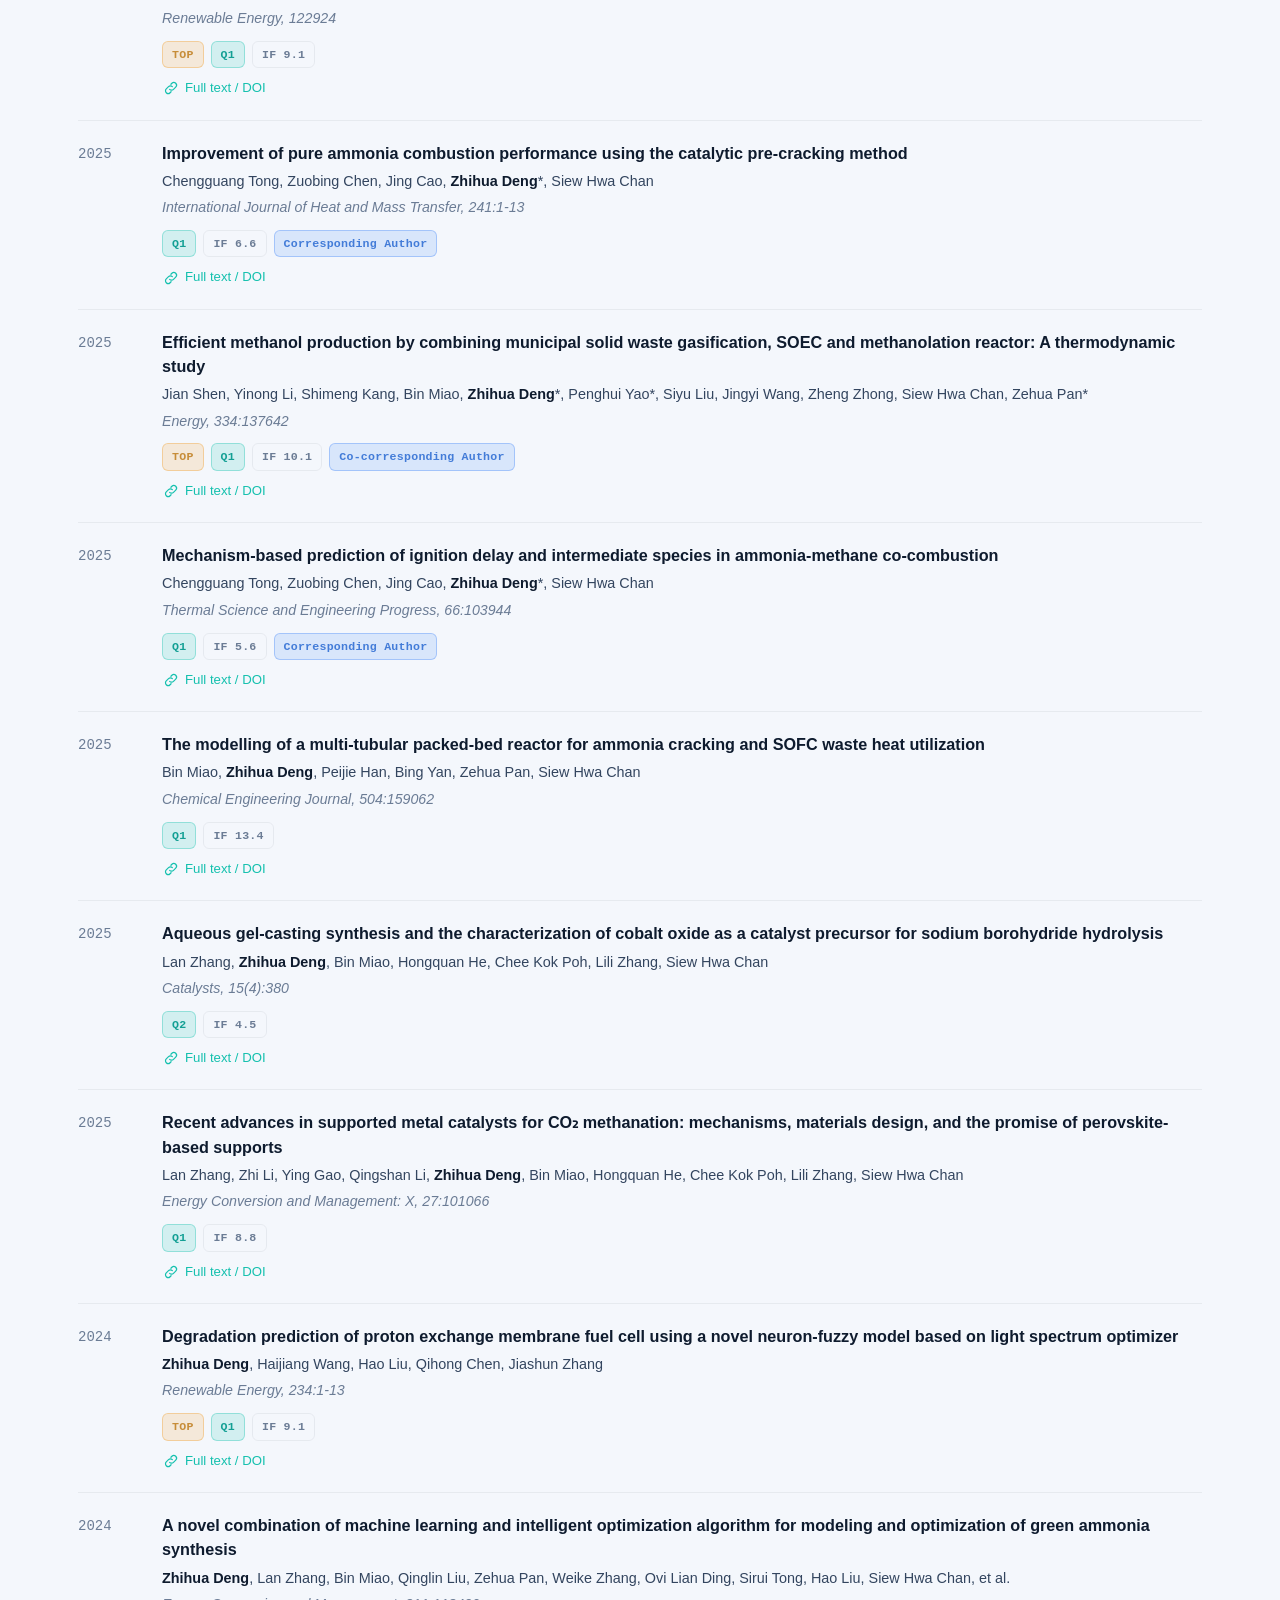
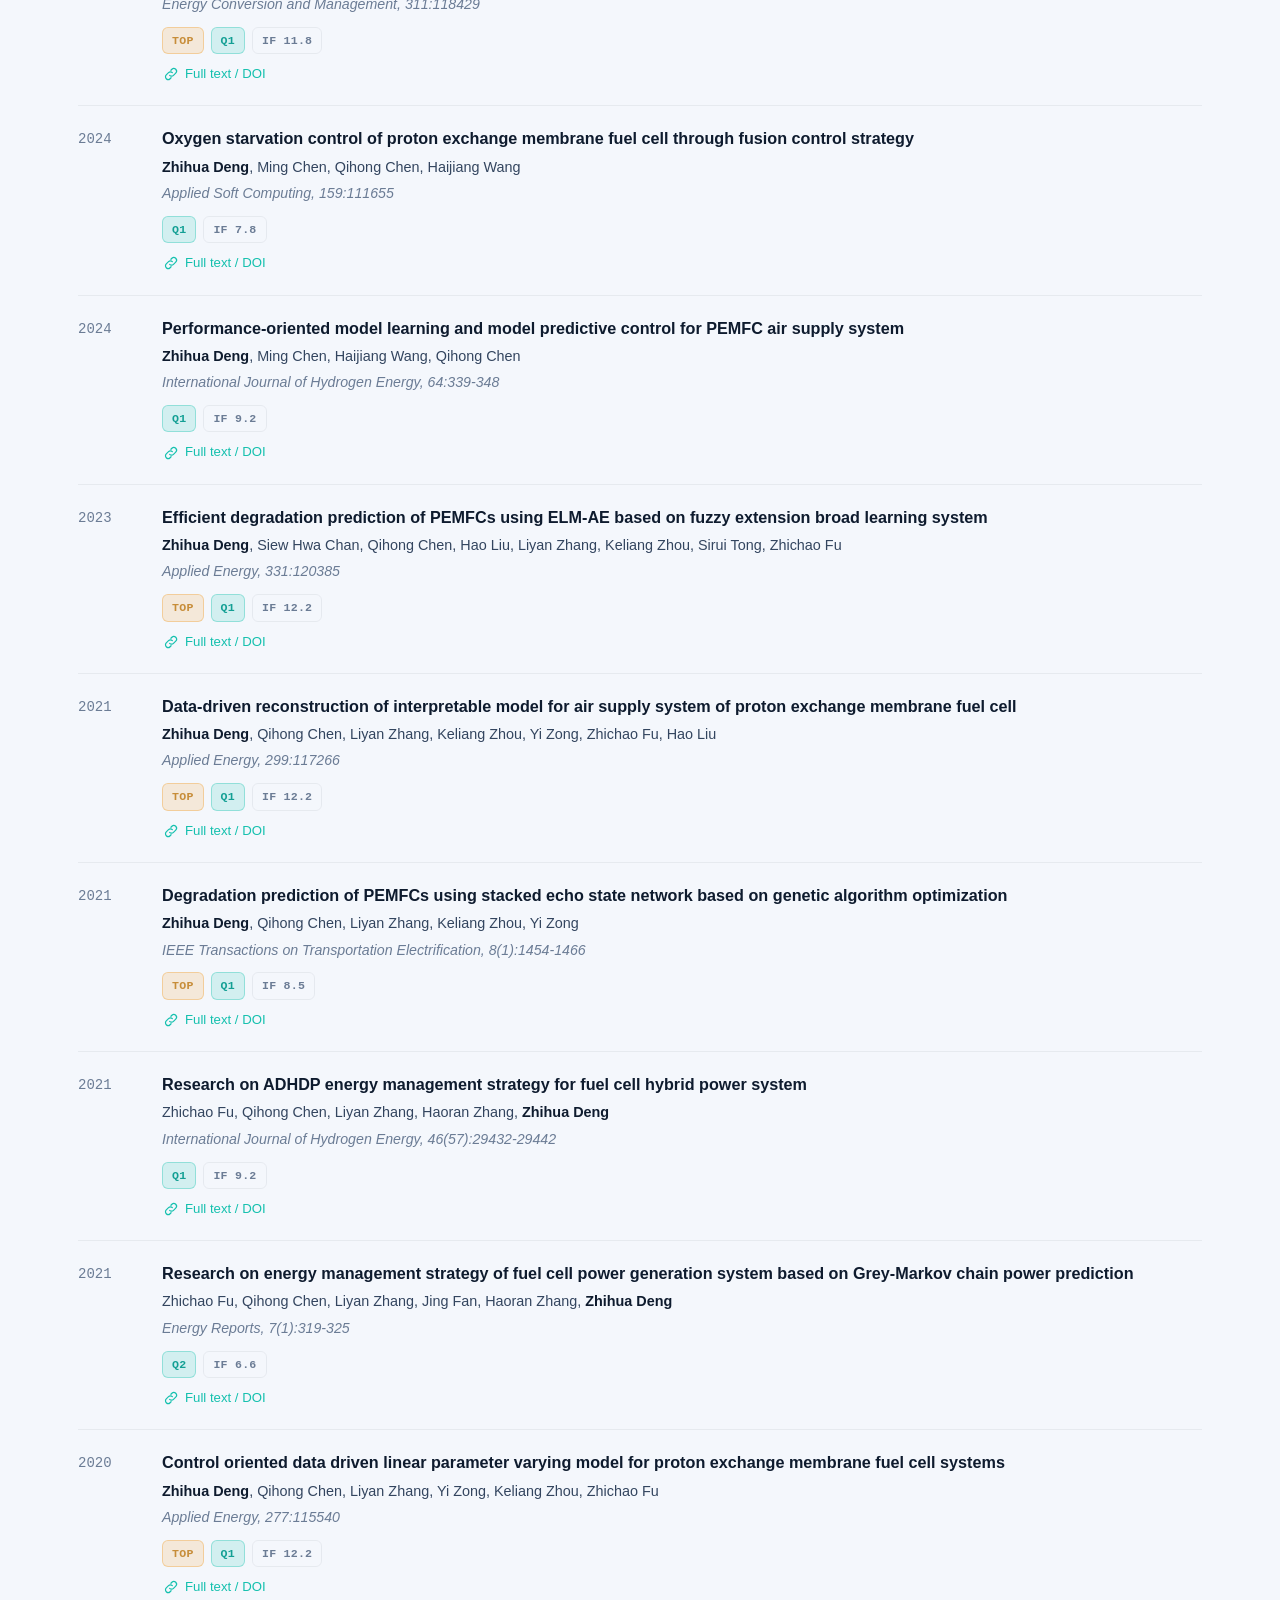
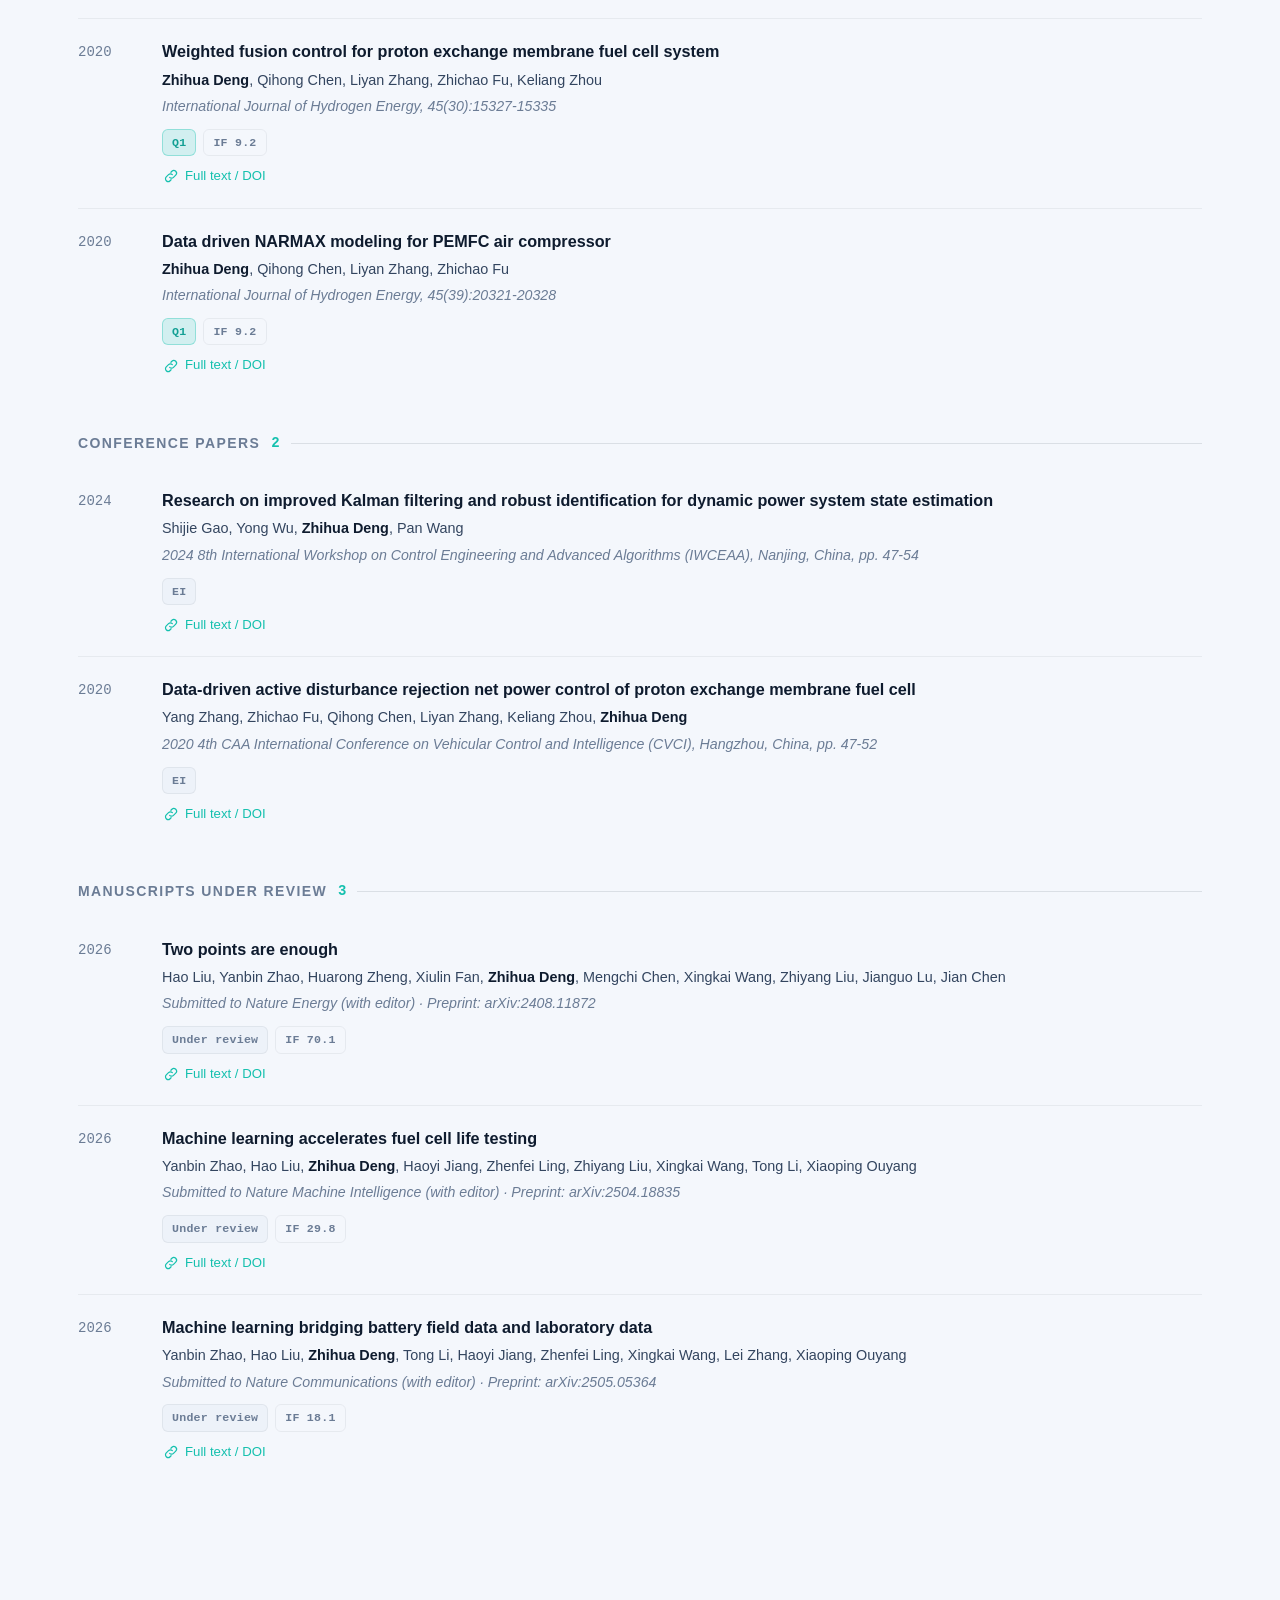
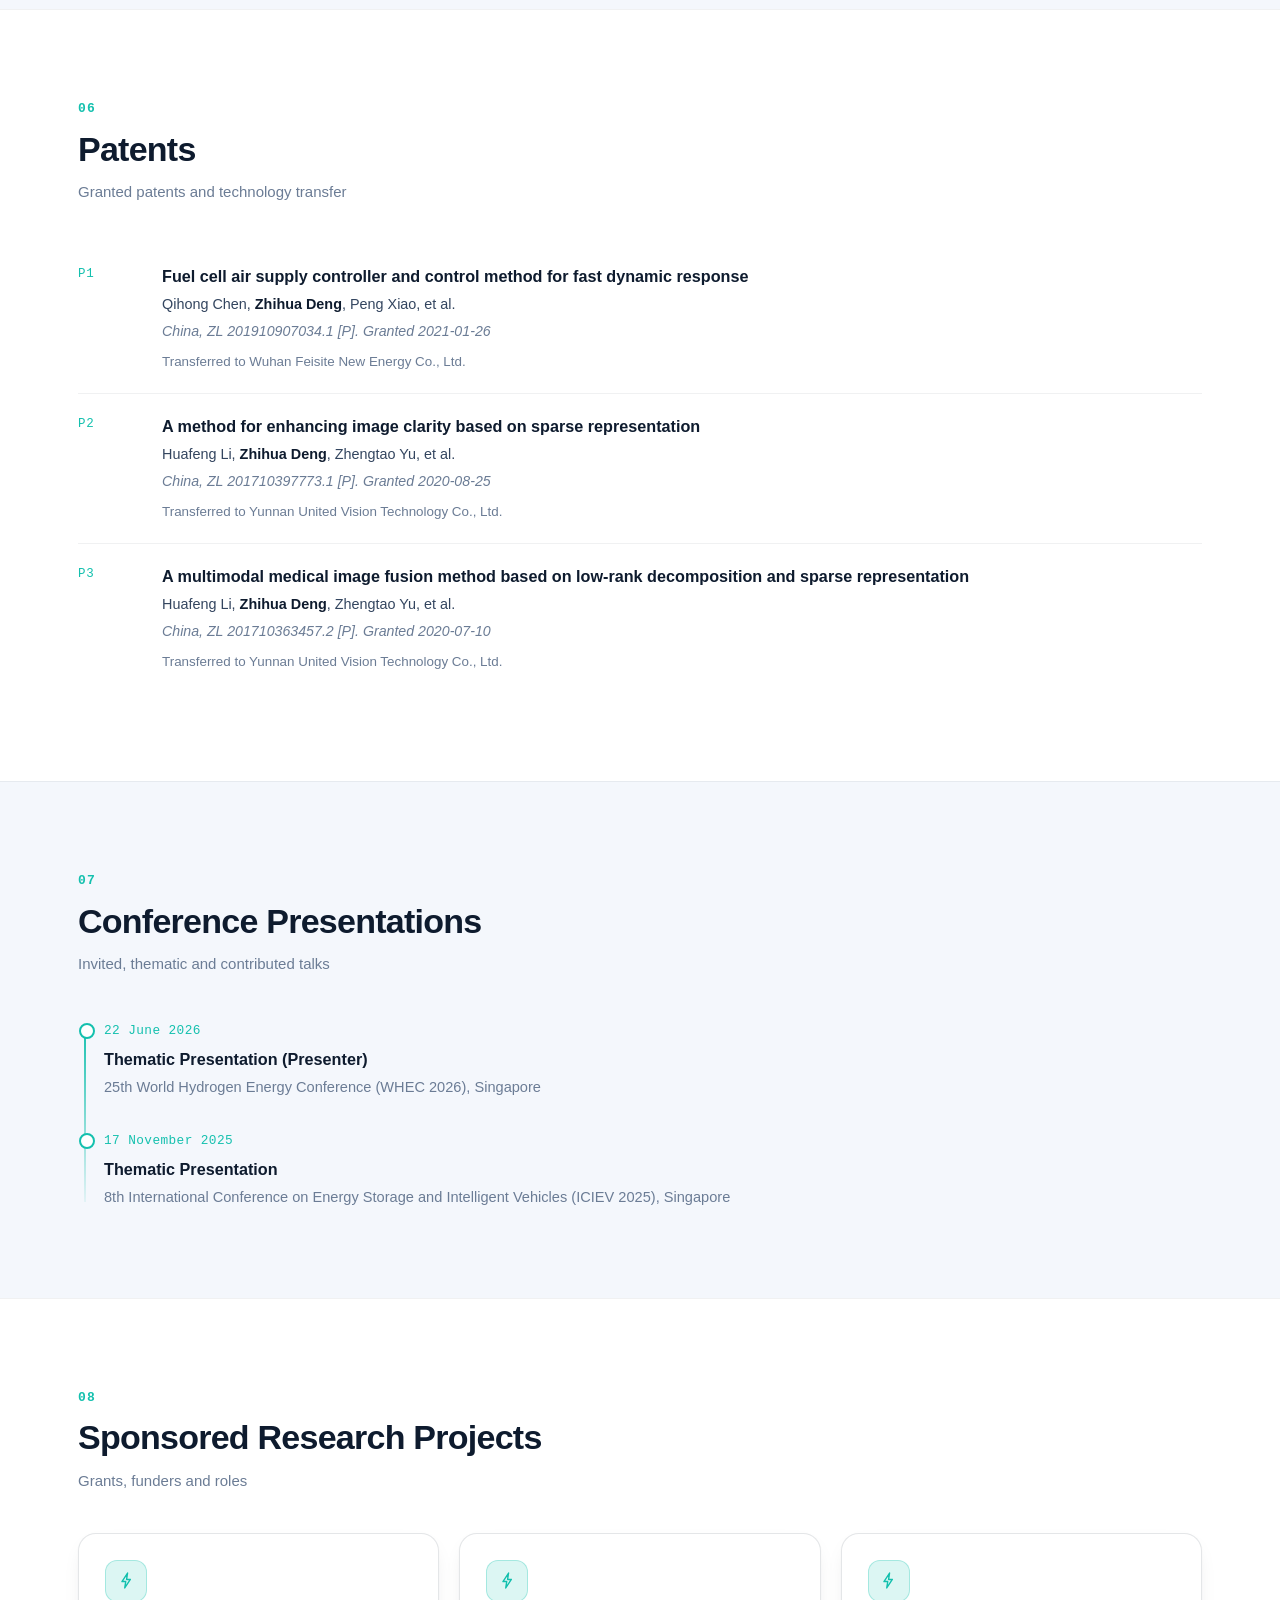
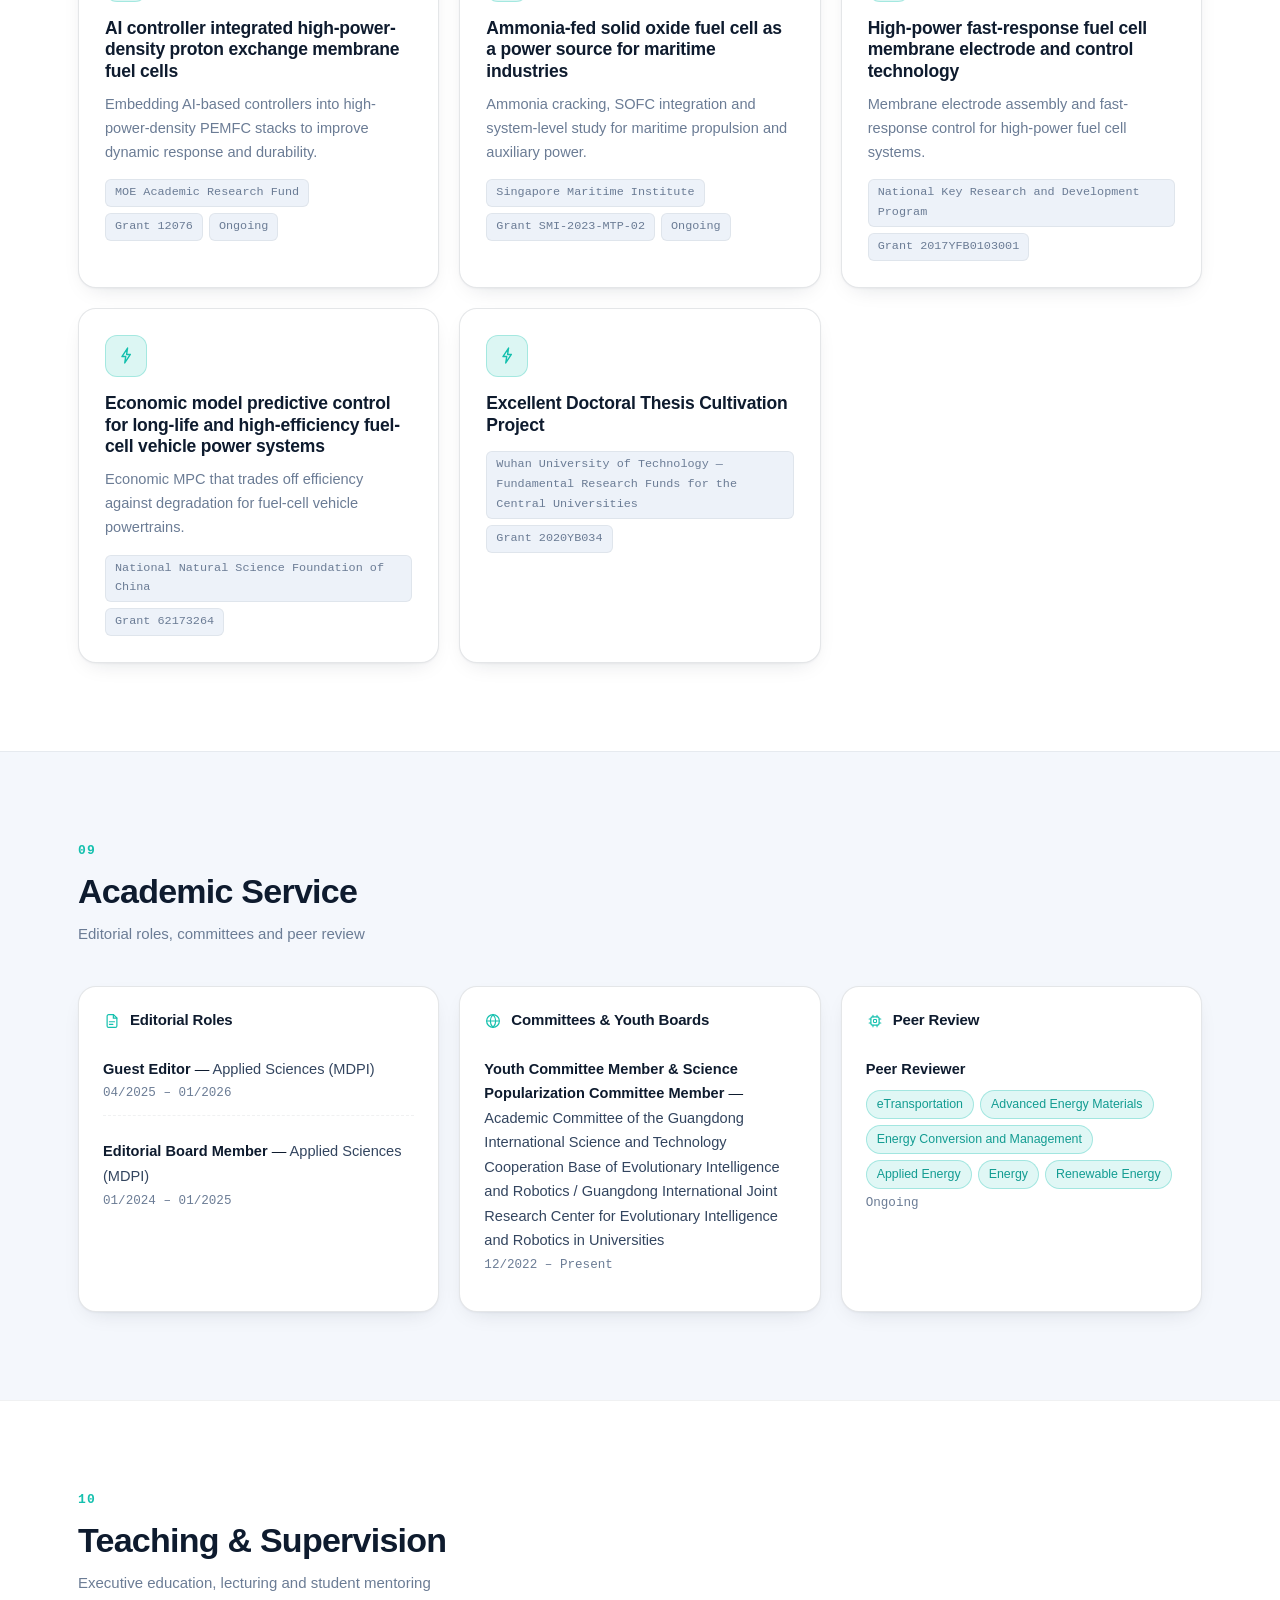
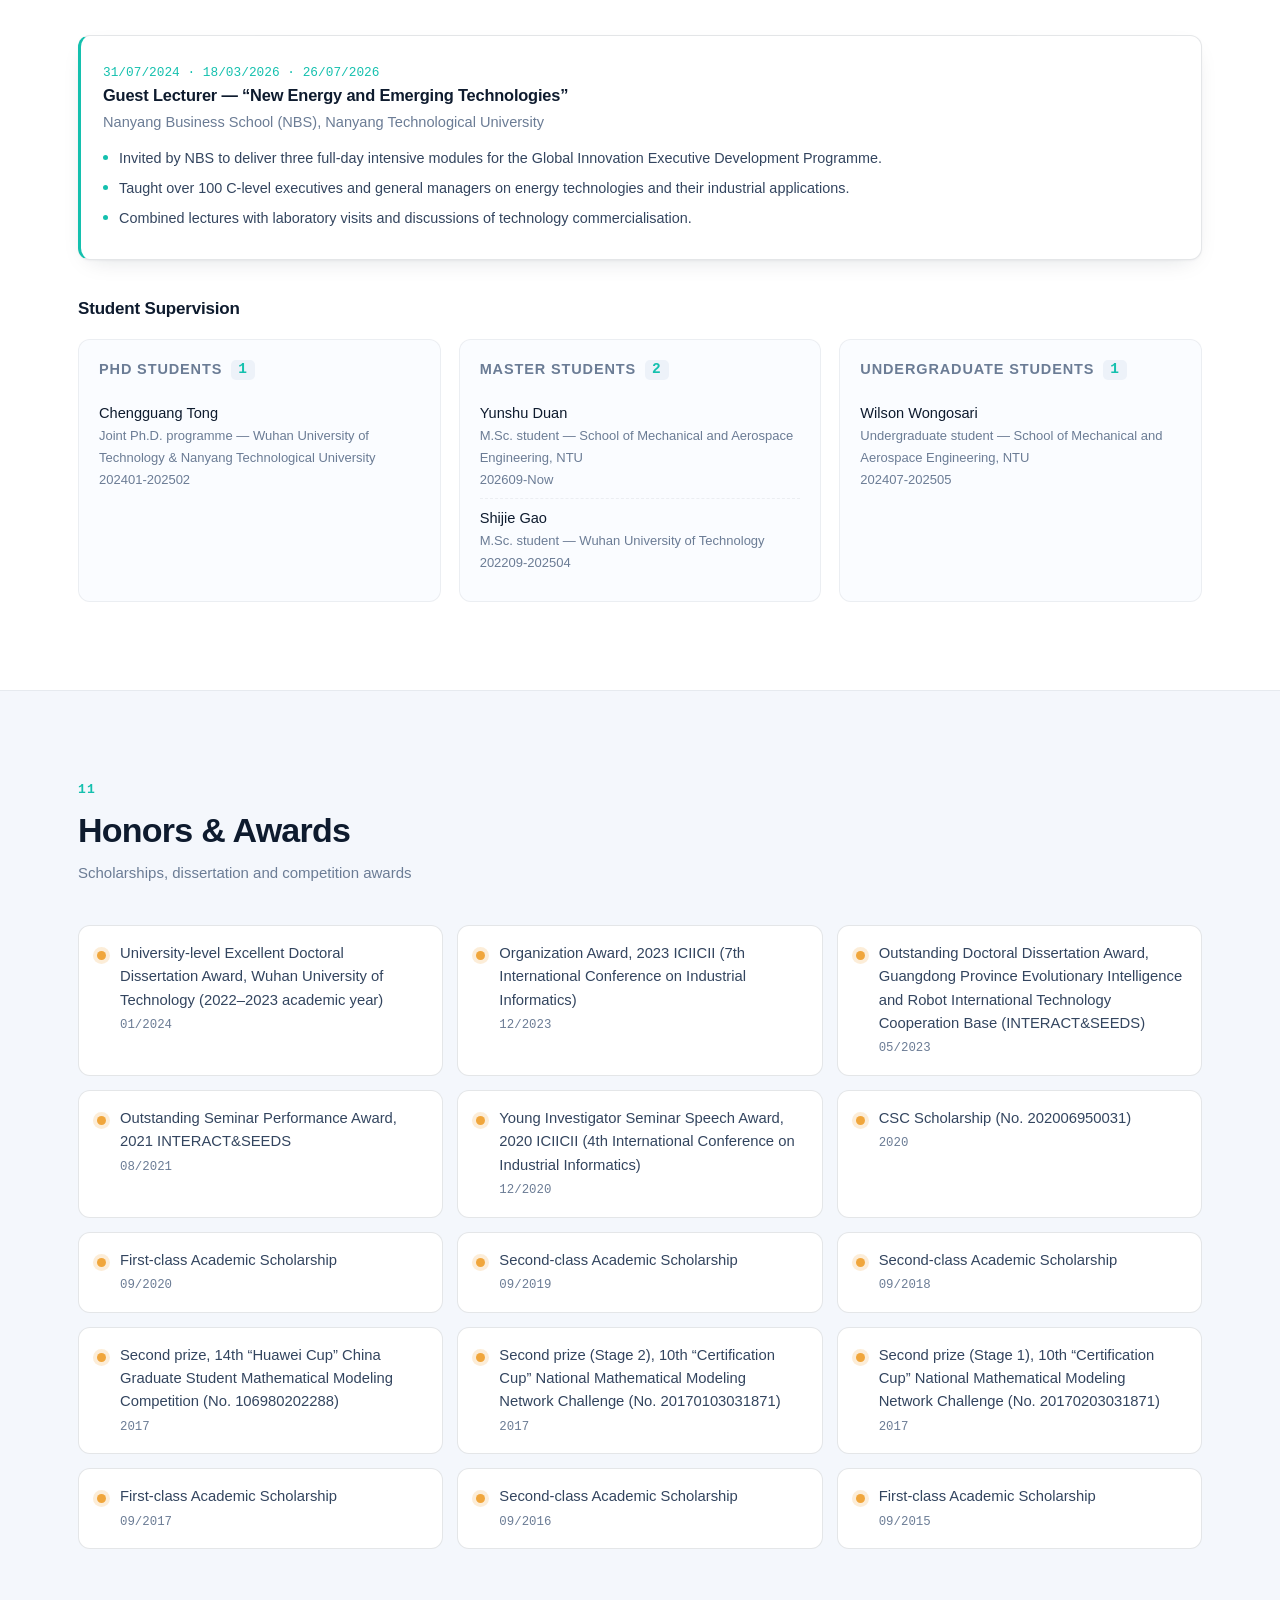
==== commit 72d73a46: "Remove video footer copy and refine author-facing site text" ====
--- a/index.html
+++ b/index.html
@@ -112,8 +112,8 @@
     <div class="wrap">
       <div class="sec-head">
         <span class="sec-num">01</span>
-        <h2>About</h2>
-        <p class="sec-sub">Who I am and what drives my research</p>
+        <h2>About the Author</h2>
+        <p class="sec-sub">Academic background and research interests</p>
       </div>
       <div class="about-grid">
         <div class="about-body" id="aboutBody"></div>
@@ -146,7 +146,7 @@
       <div class="sec-head">
         <span class="sec-num">03</span>
         <h2>Research</h2>
-        <p class="sec-sub">Directions, methods and the problems I care about</p>
+        <p class="sec-sub">The Author’s research areas and methods</p>
       </div>
       <div class="card-grid" id="researchGrid"></div>
     </div>
@@ -362,10 +362,10 @@
 </div>
 <div class="scrim" id="scrim"></div>
 
-<script src="assets/js/content.js?v=20261025-cinematic-v6"></script>
+<script src="assets/js/content.js?v=20261025-editorial-v7"></script>
 <script src="assets/js/project-videos.js?v=20261025-clean-cards"></script>
-<script src="assets/js/render.js?v=20261025-projects2"></script>
-<script src="assets/js/main.js"></script>
+<script src="assets/js/render.js?v=20261025-editorial-v7"></script>
+<script src="assets/js/main.js?v=20261025-editorial-v7"></script>
 
 <!-- ============ Lightbox ============ -->
 <div class="lightbox" id="lightbox" aria-hidden="true" role="dialog" aria-modal="true">
@@ -382,7 +382,7 @@
     <div class="maintenance-mark">ZD</div>
     <h1 id="maintTitle">Website temporarily offline</h1>
     <p id="maintNote"></p>
-    <a class="btn btn-primary" id="maintMail" href="#">Contact me</a>
+    <a class="btn btn-primary" id="maintMail" href="#">Contact the Author</a>
     <p class="maintenance-foot" id="maintFoot"></p>
   </div>
 </div>
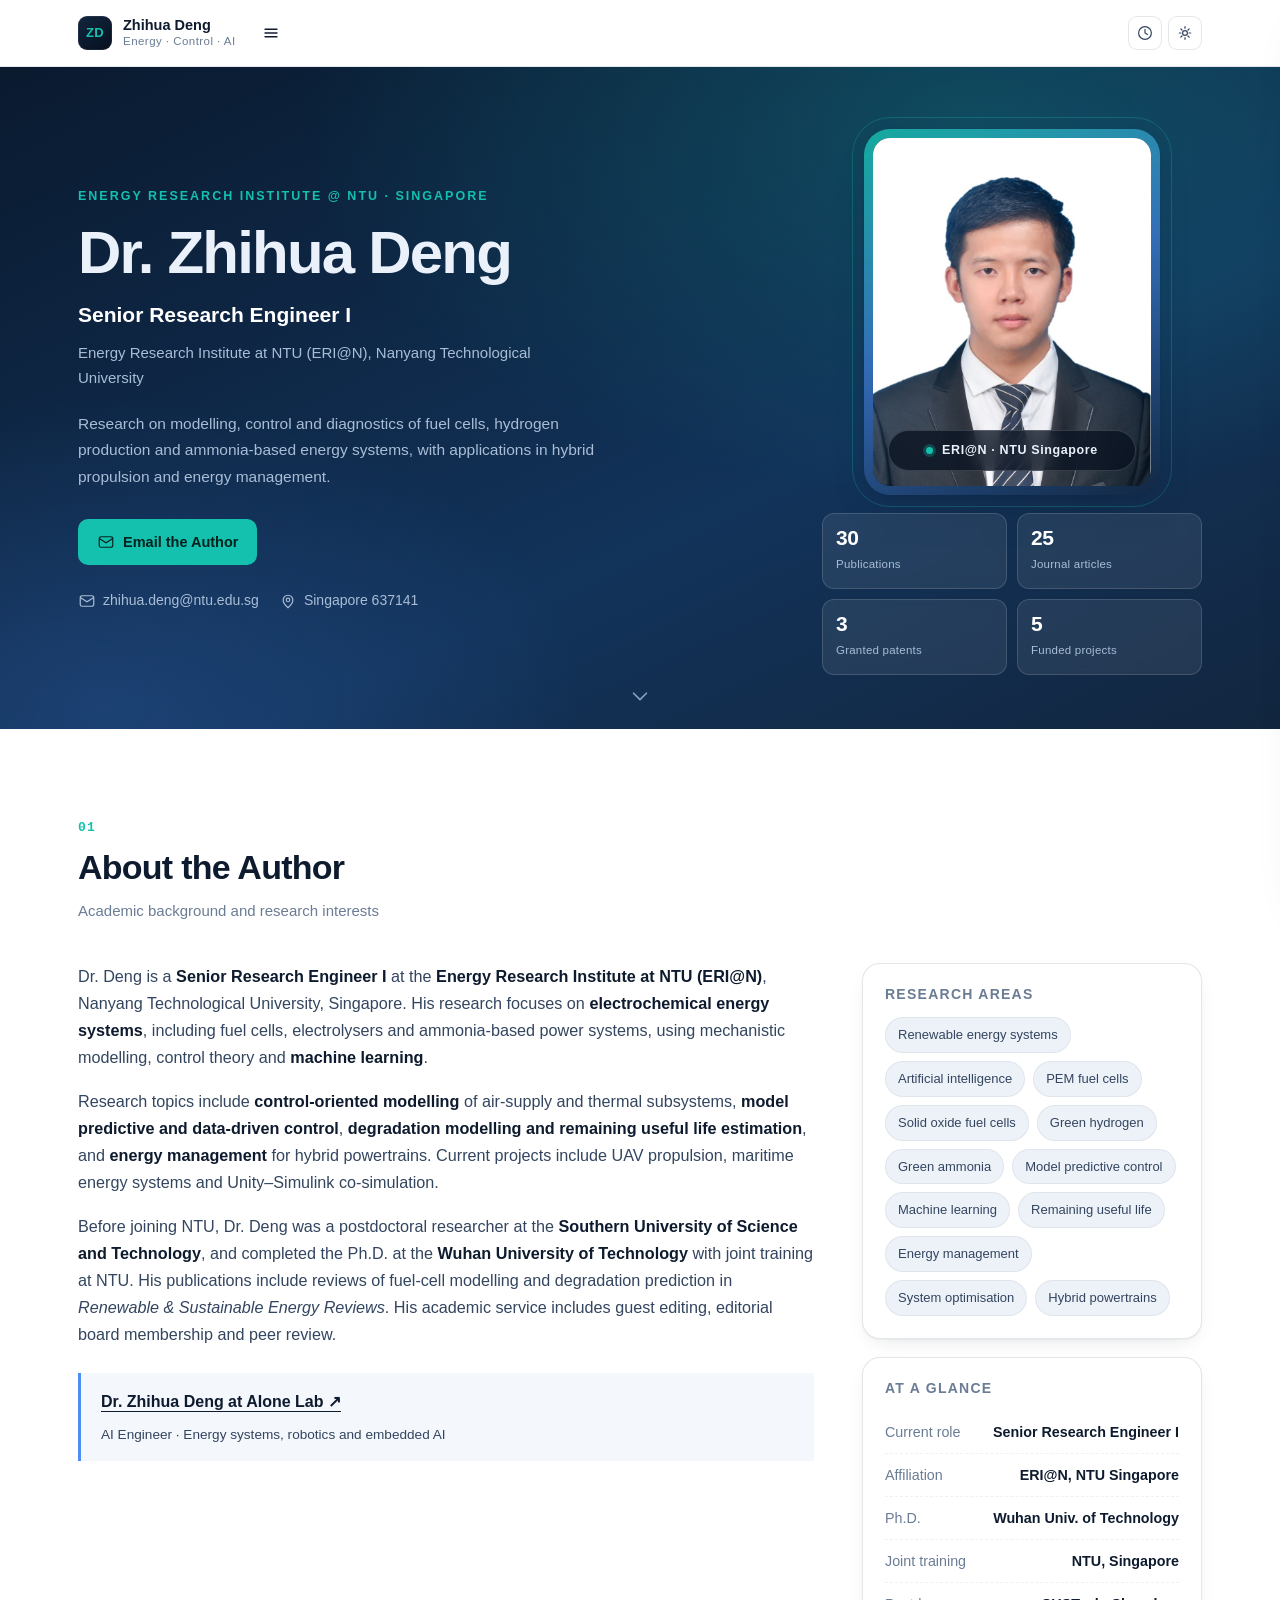
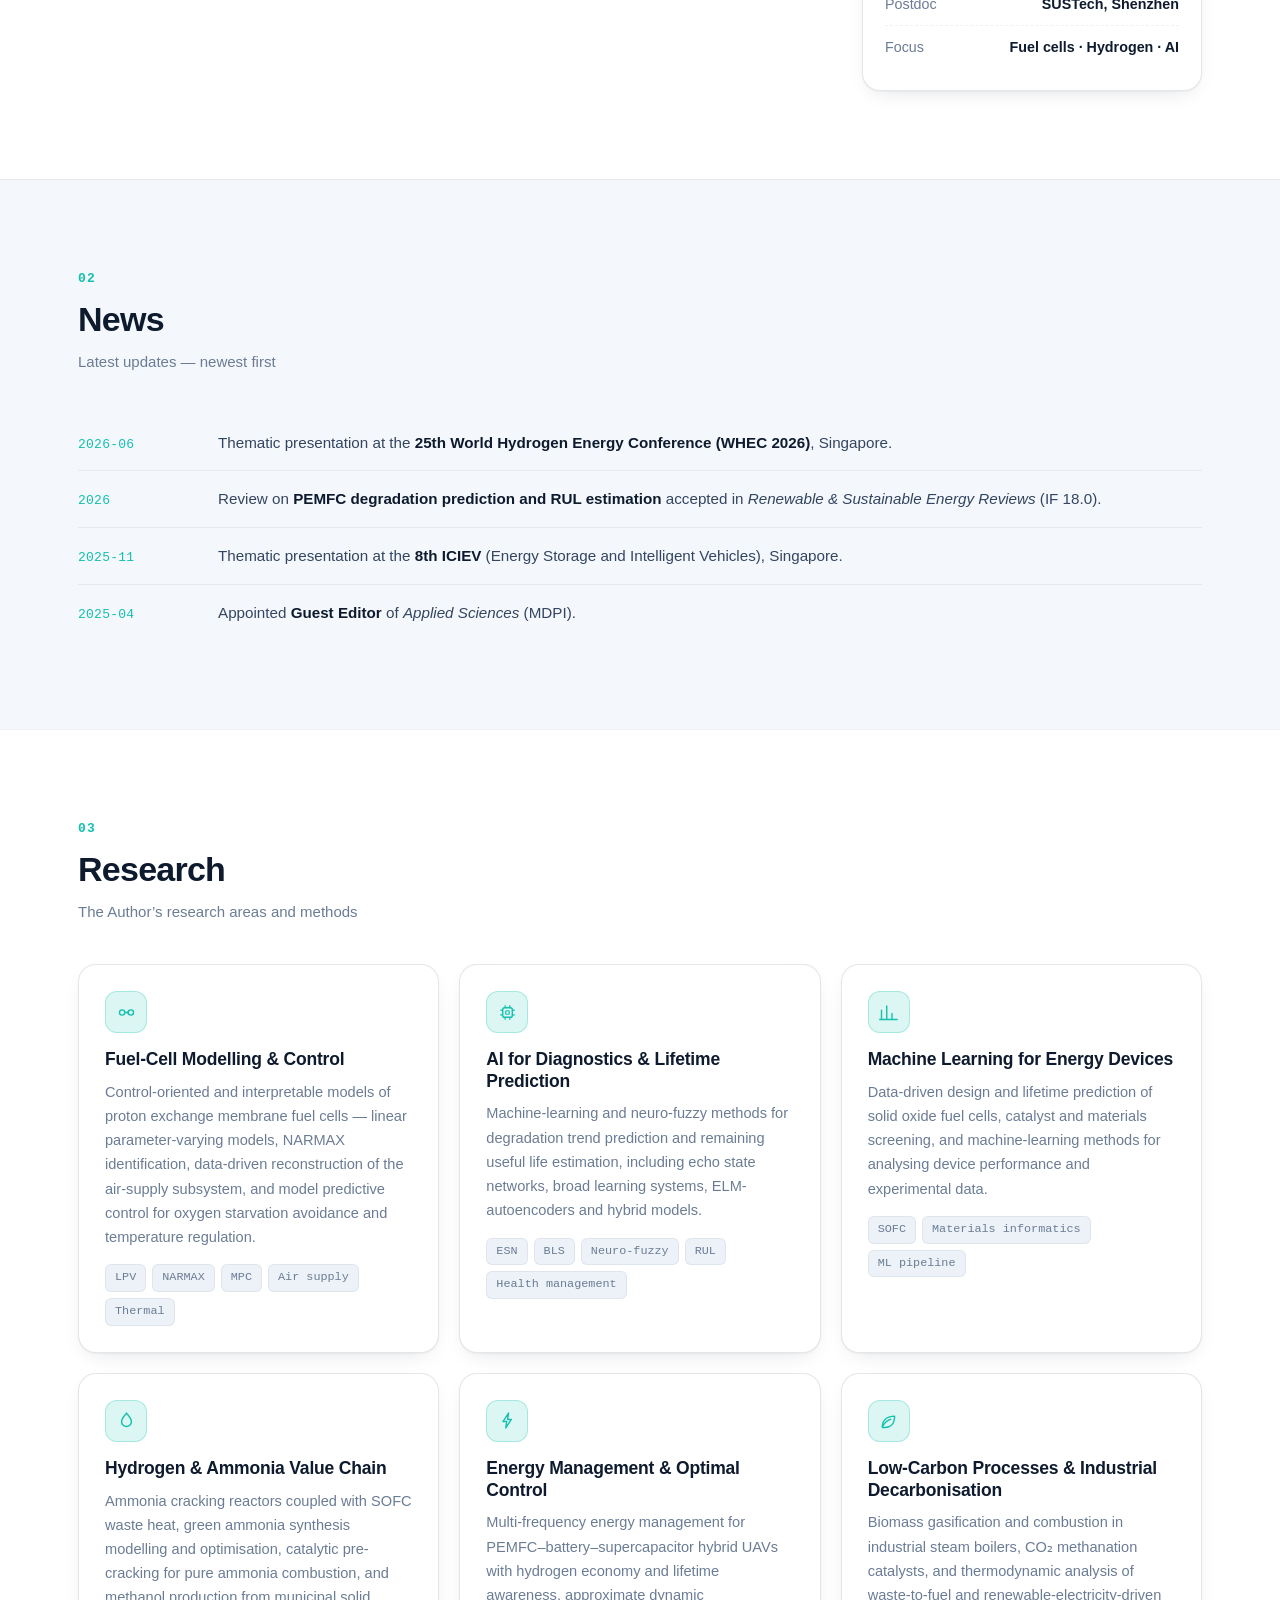
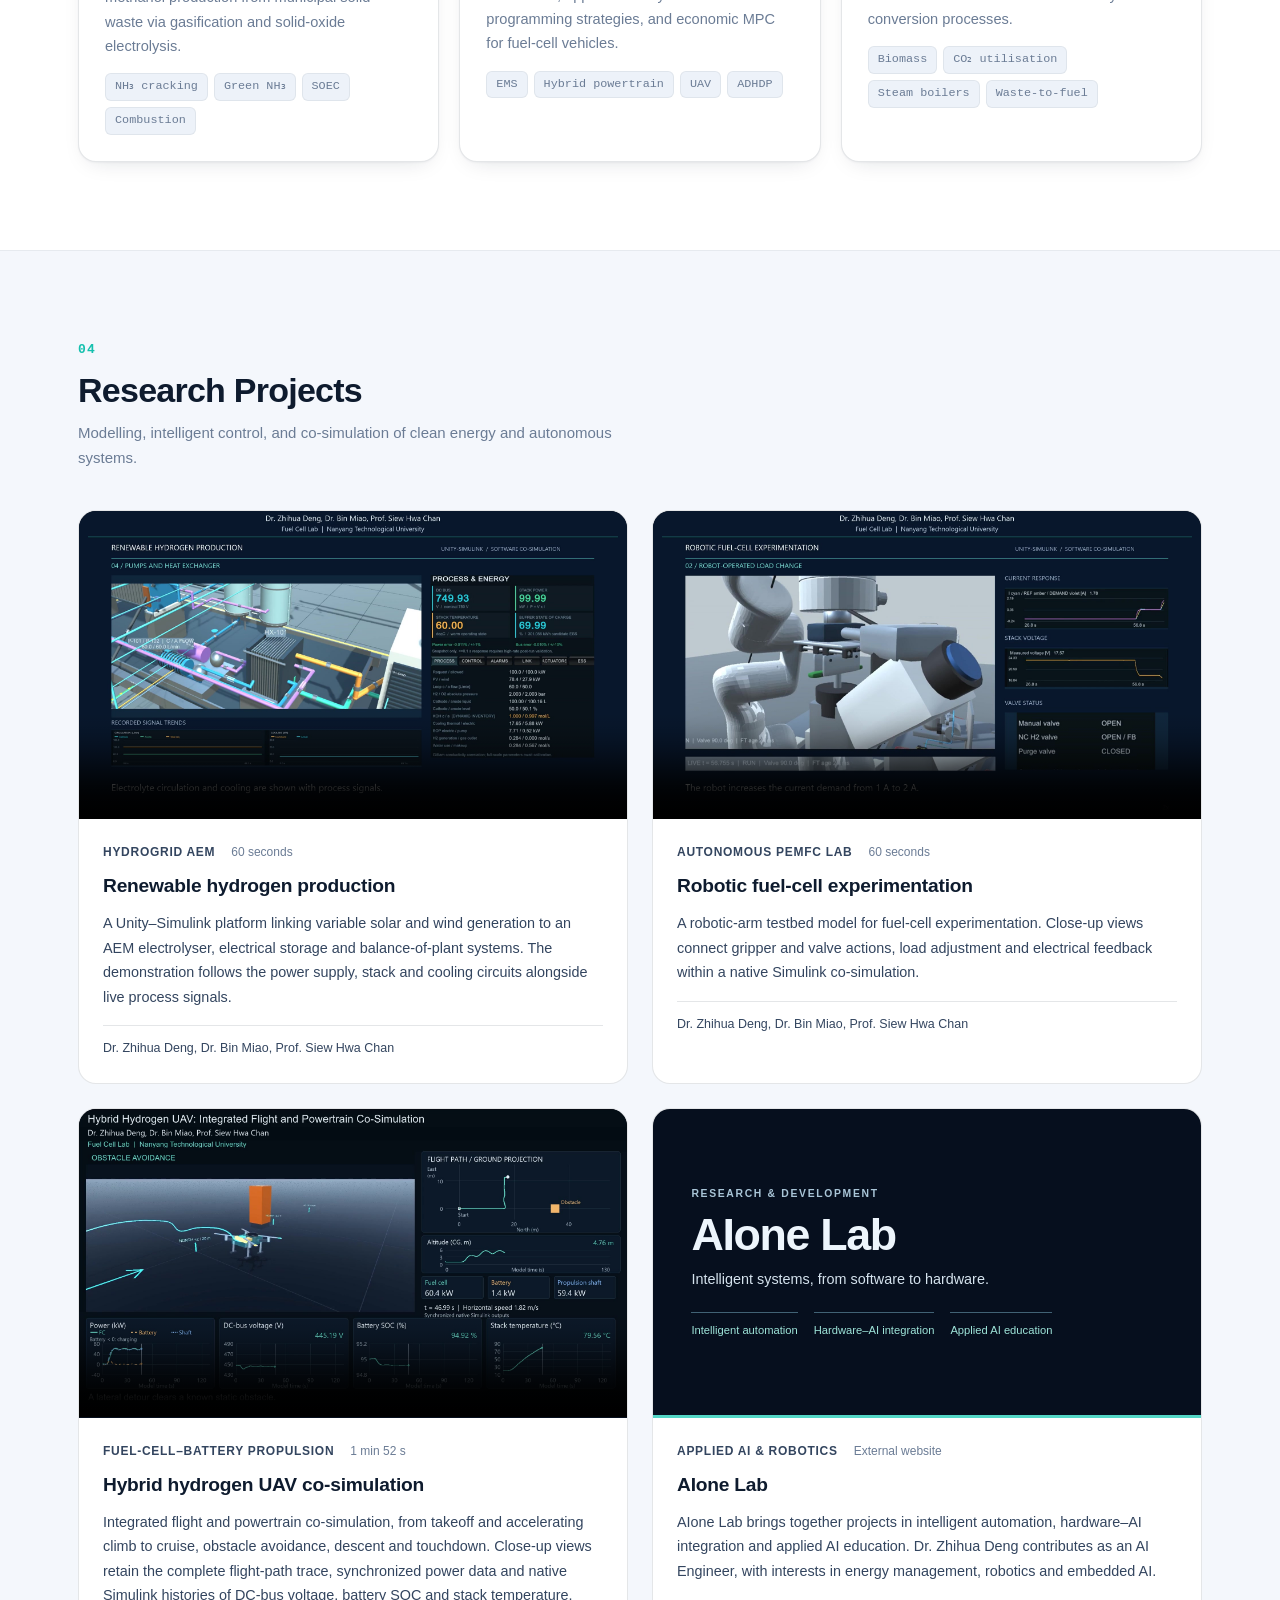
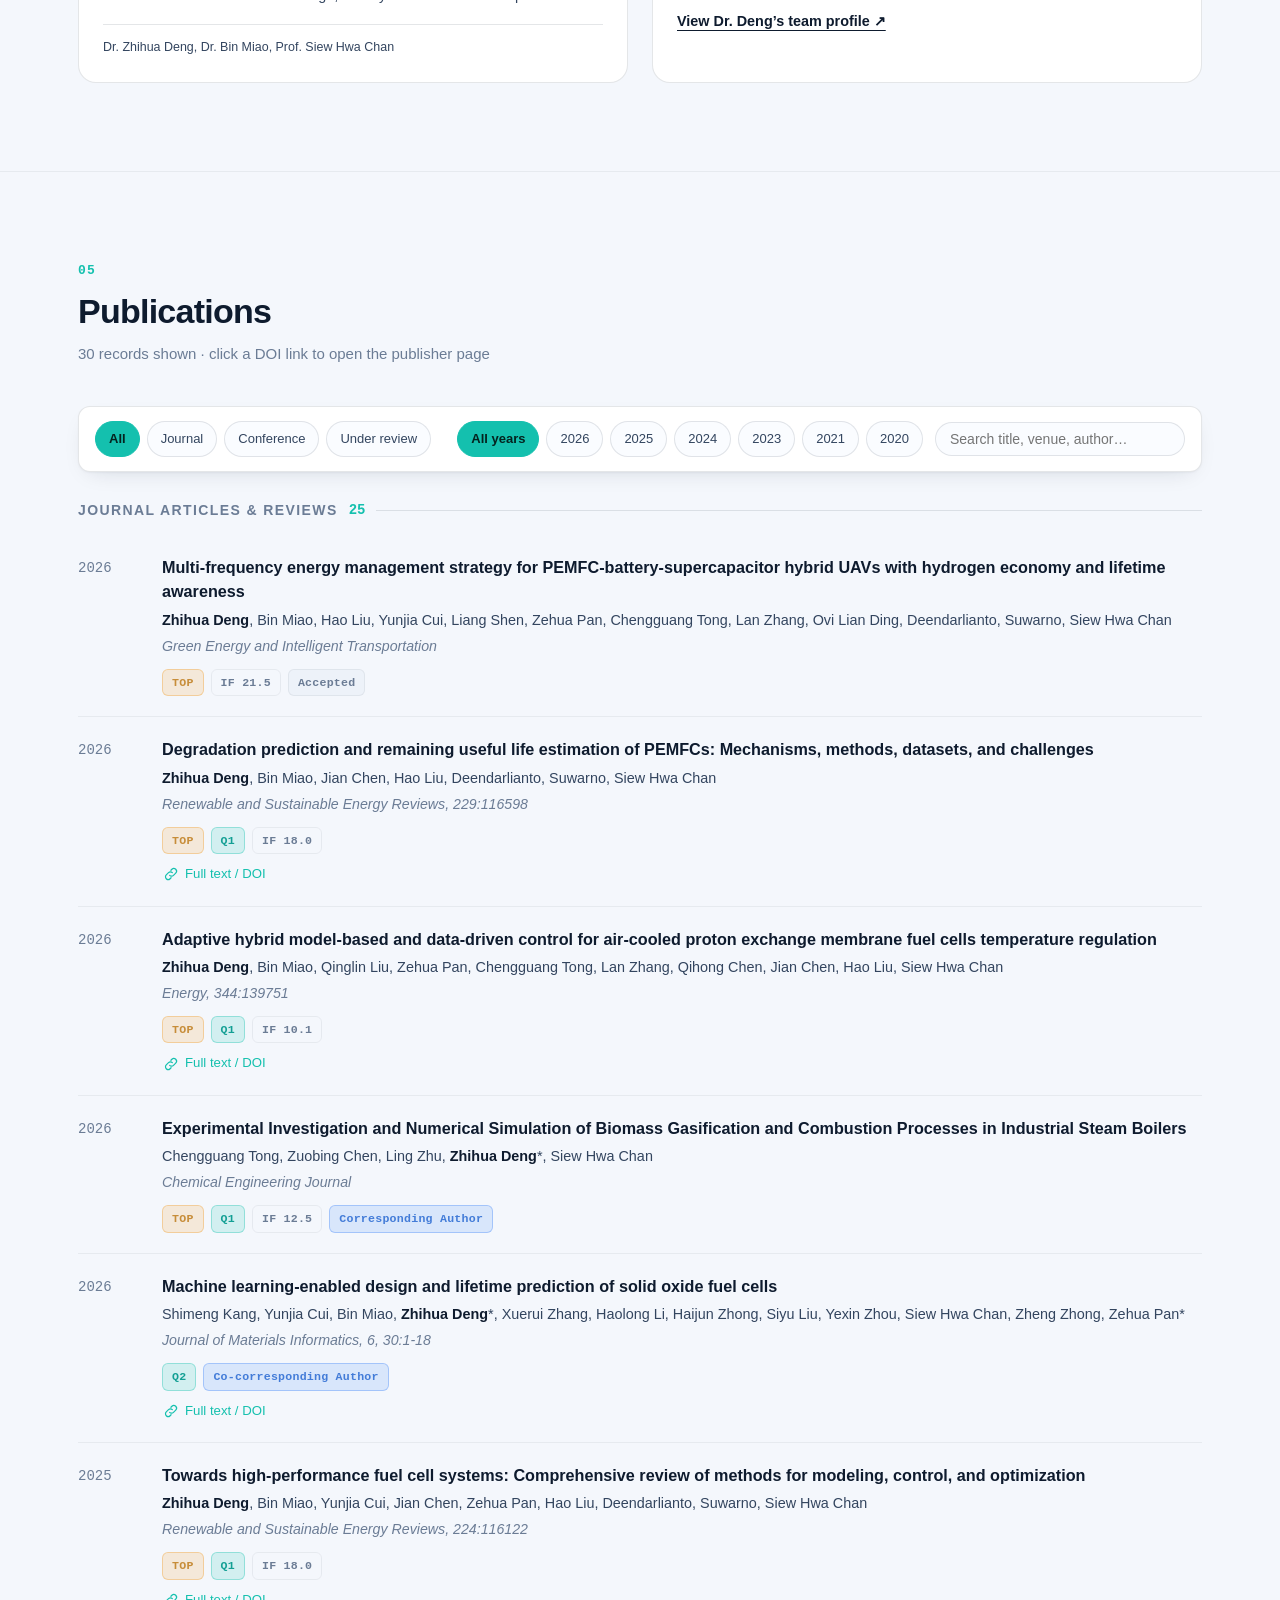
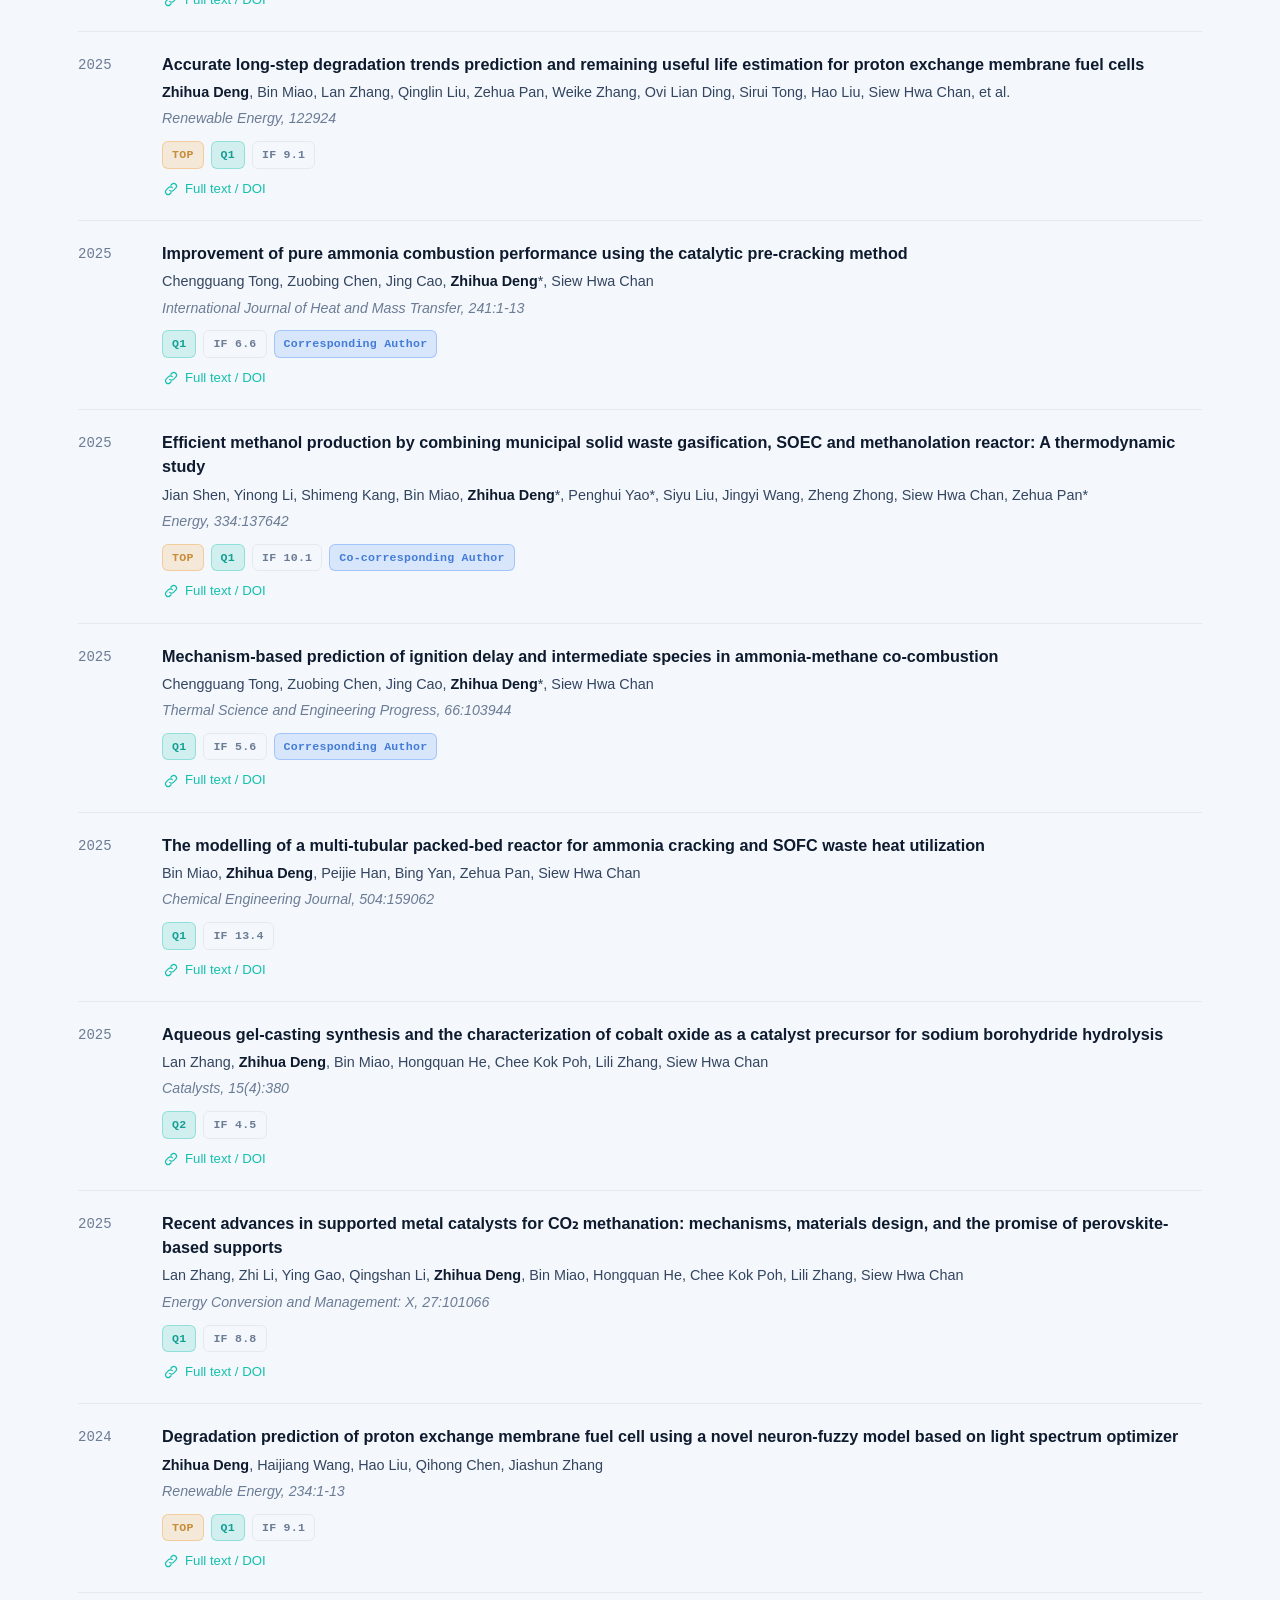
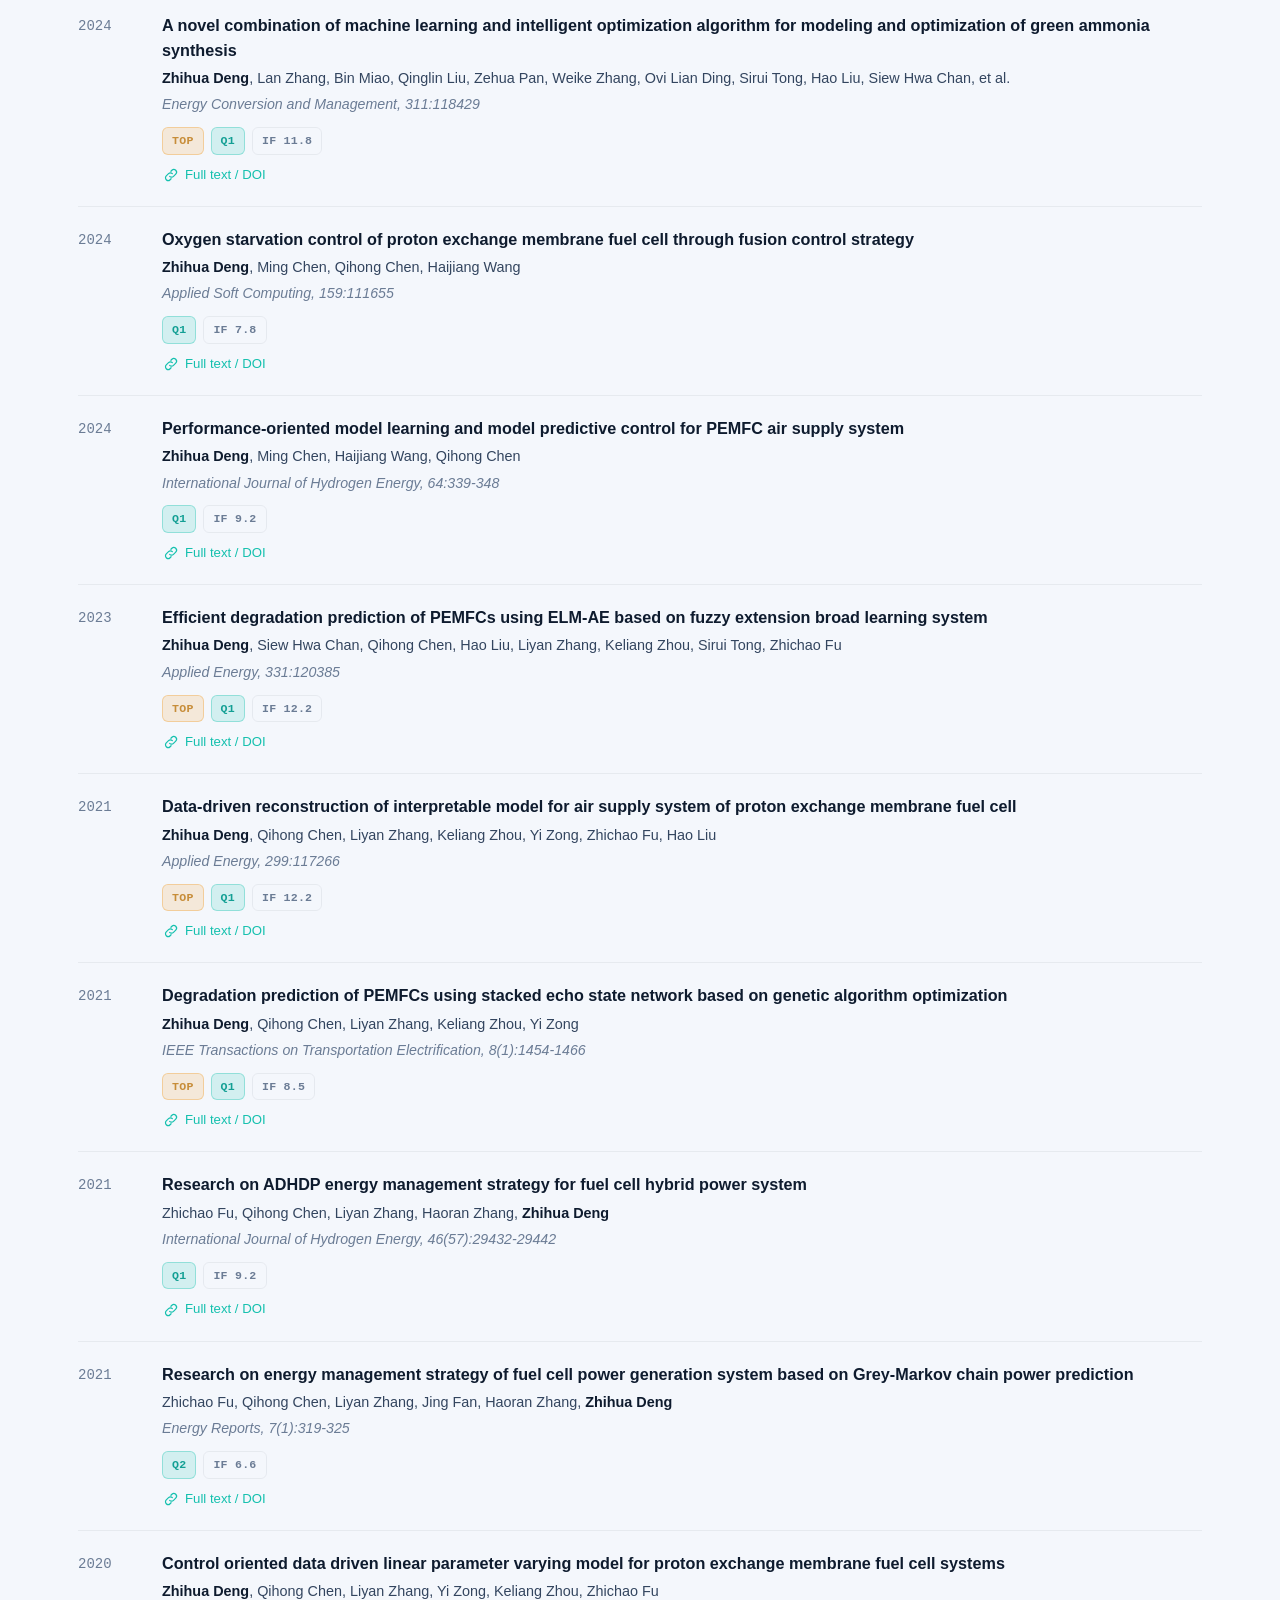
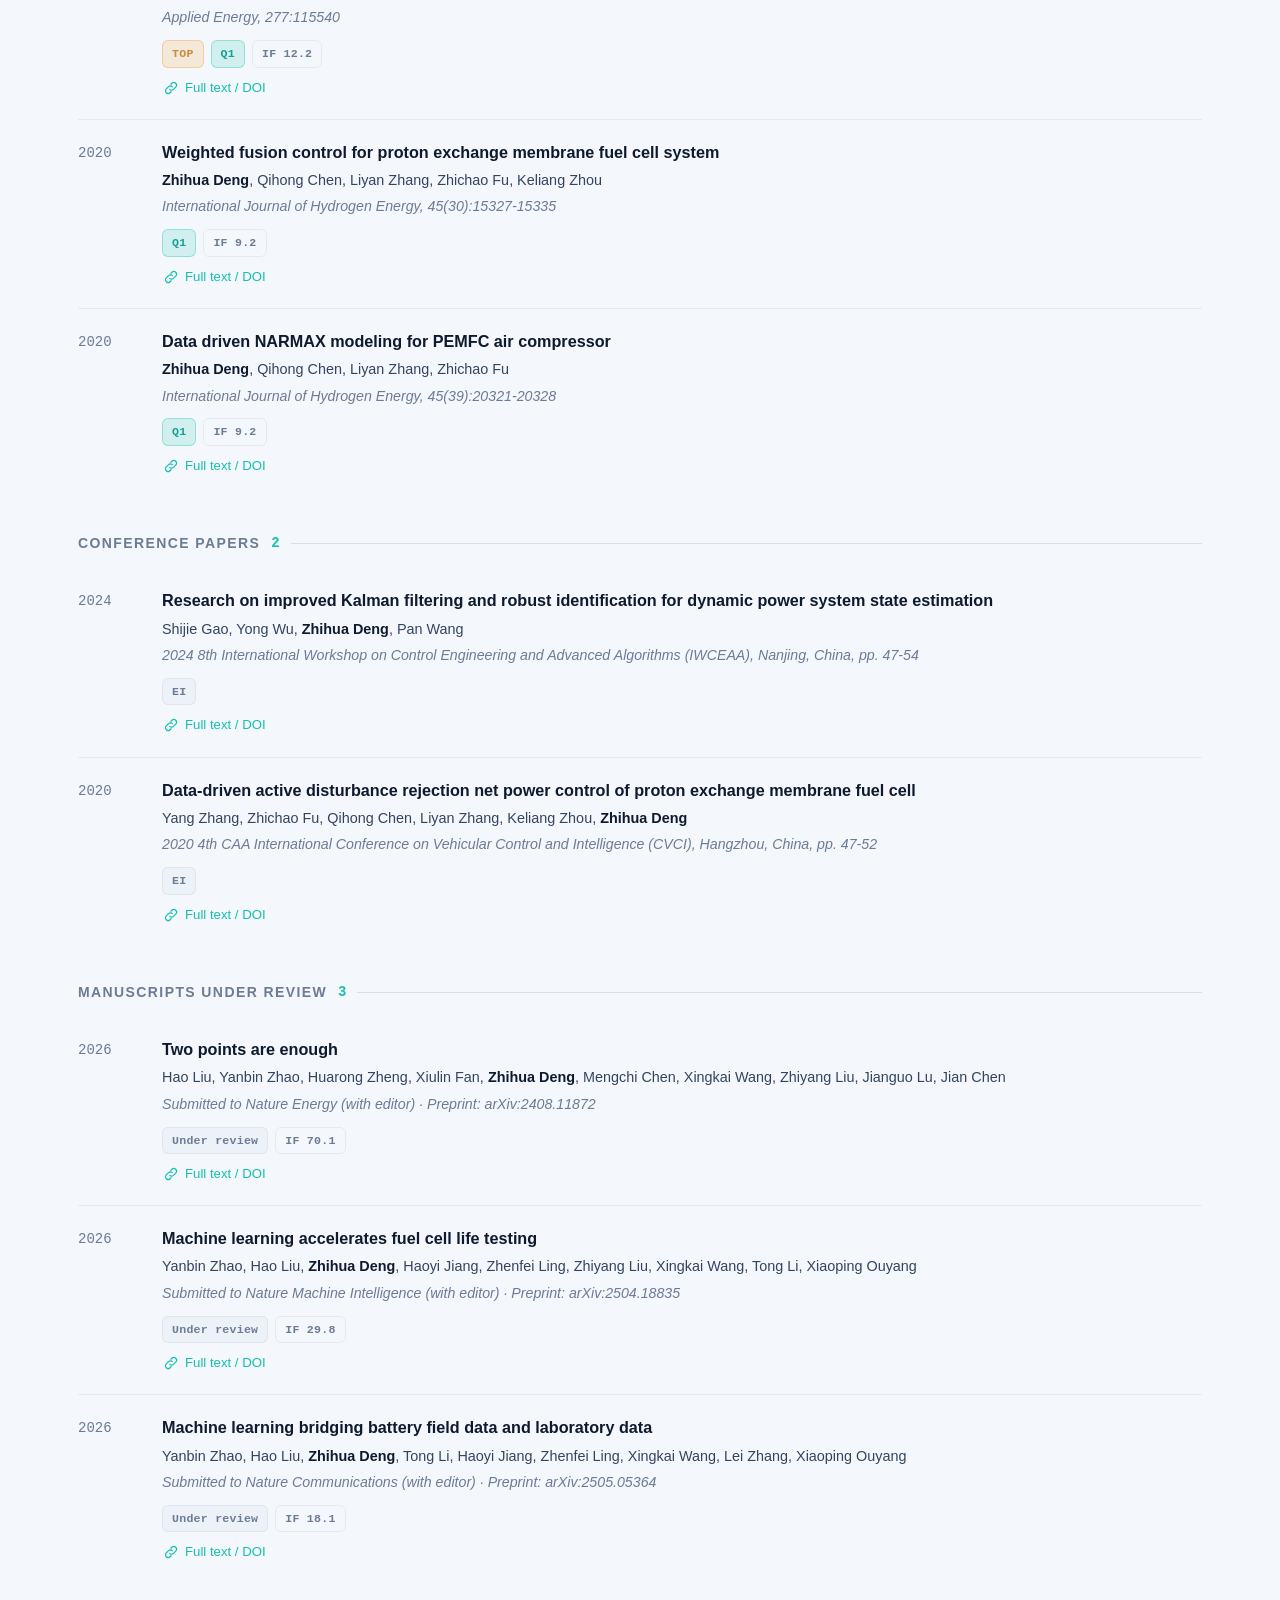
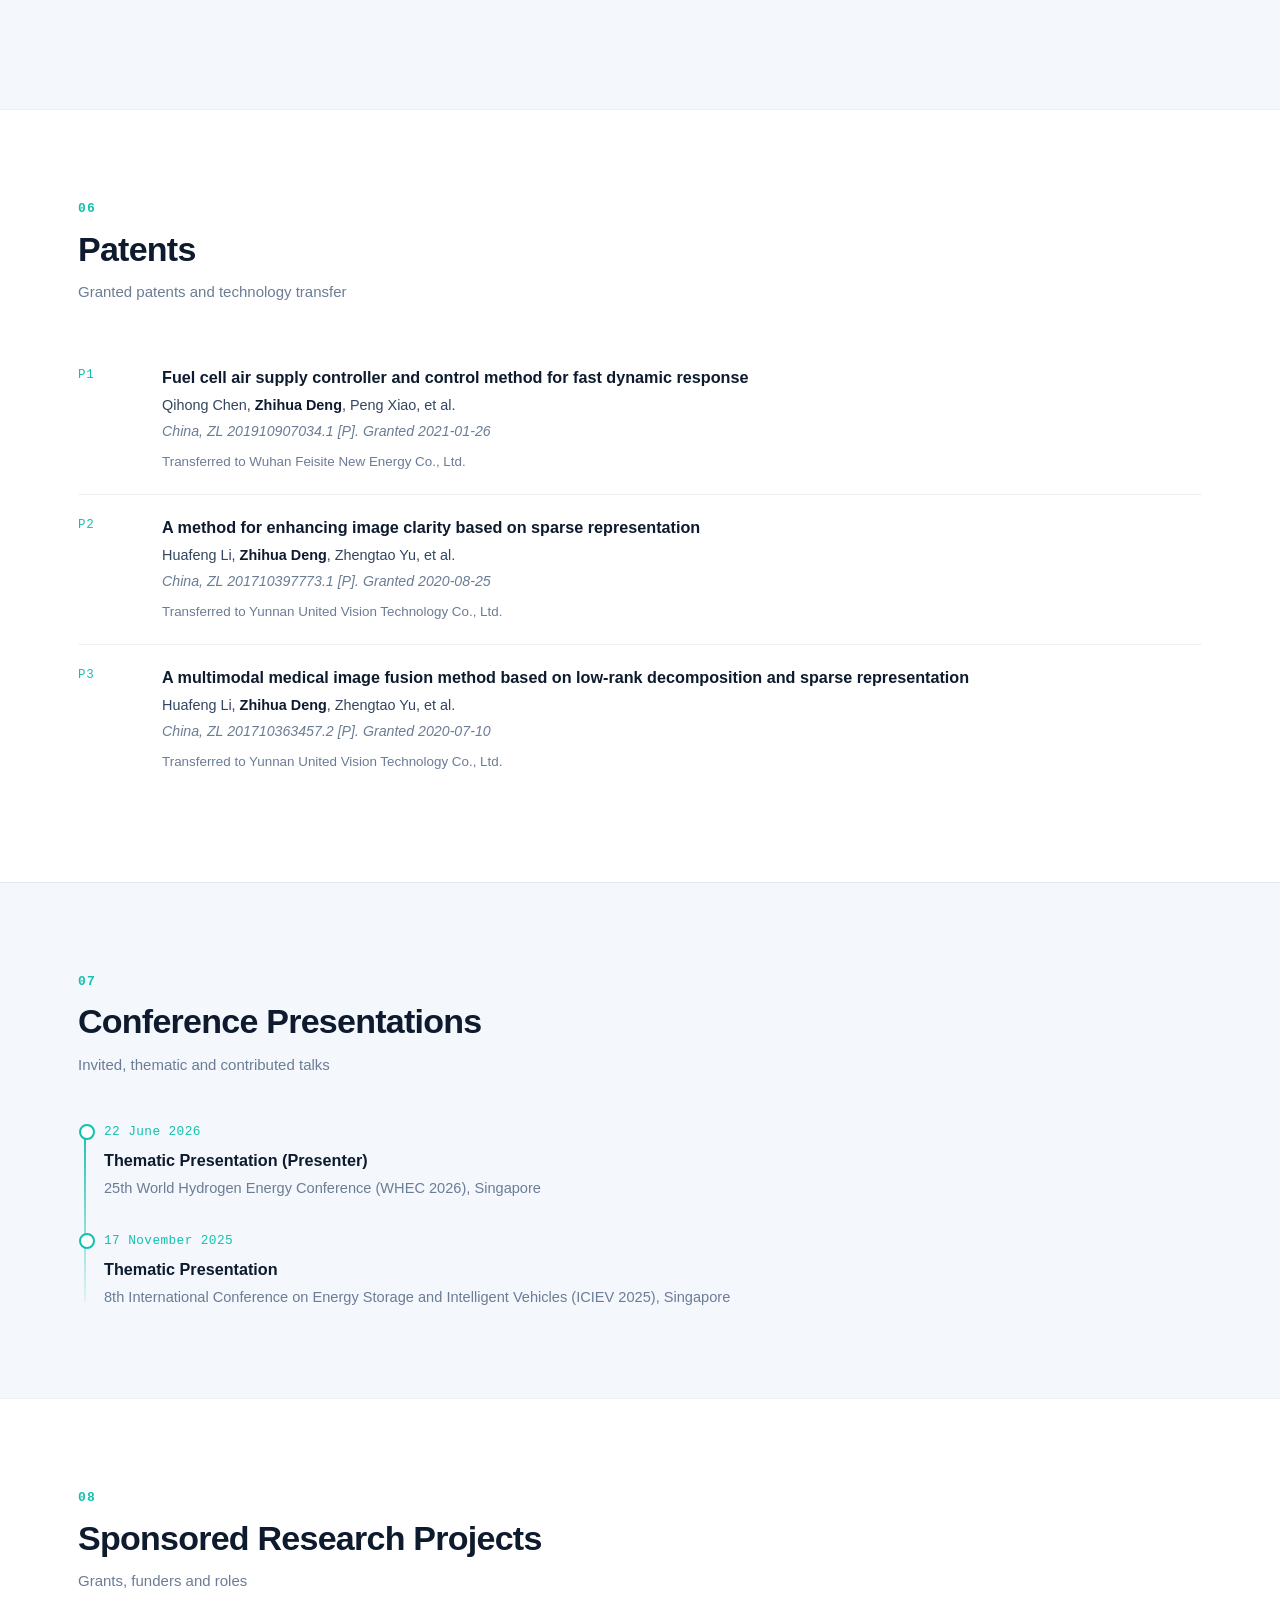
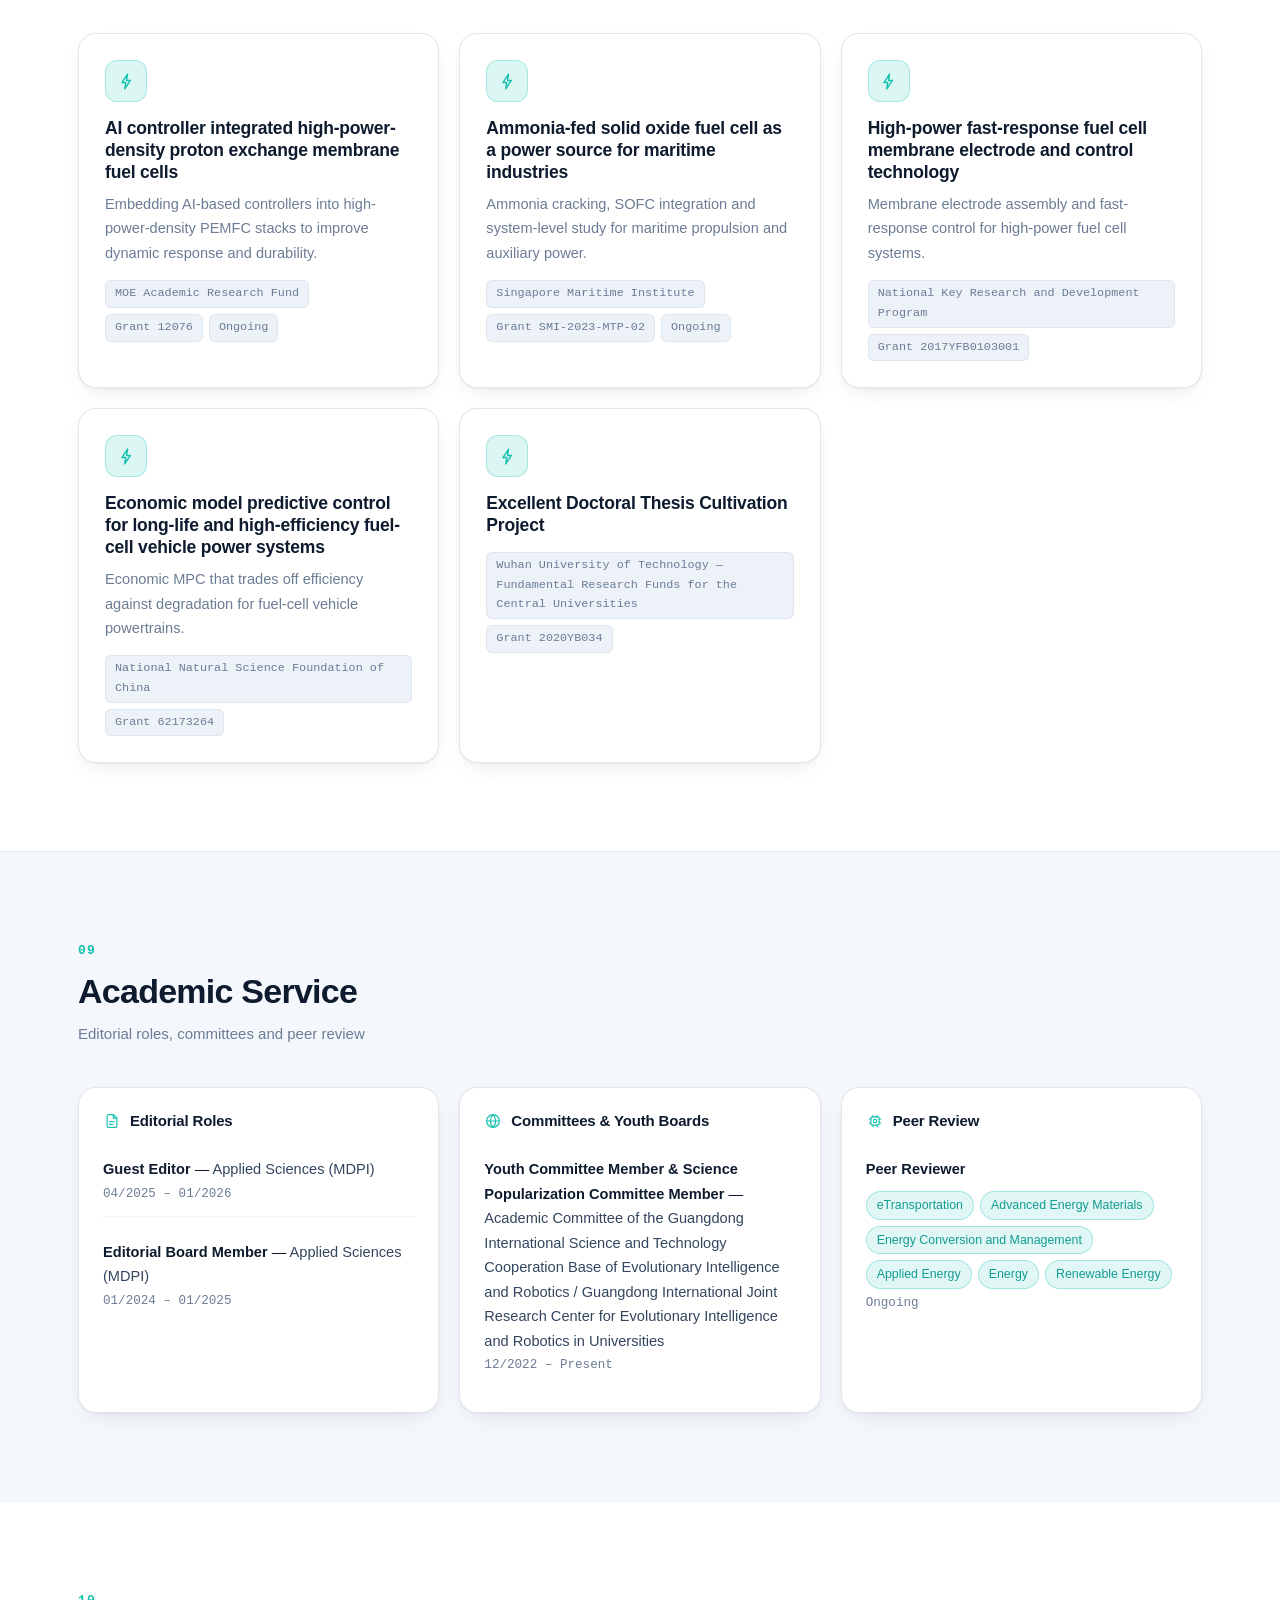
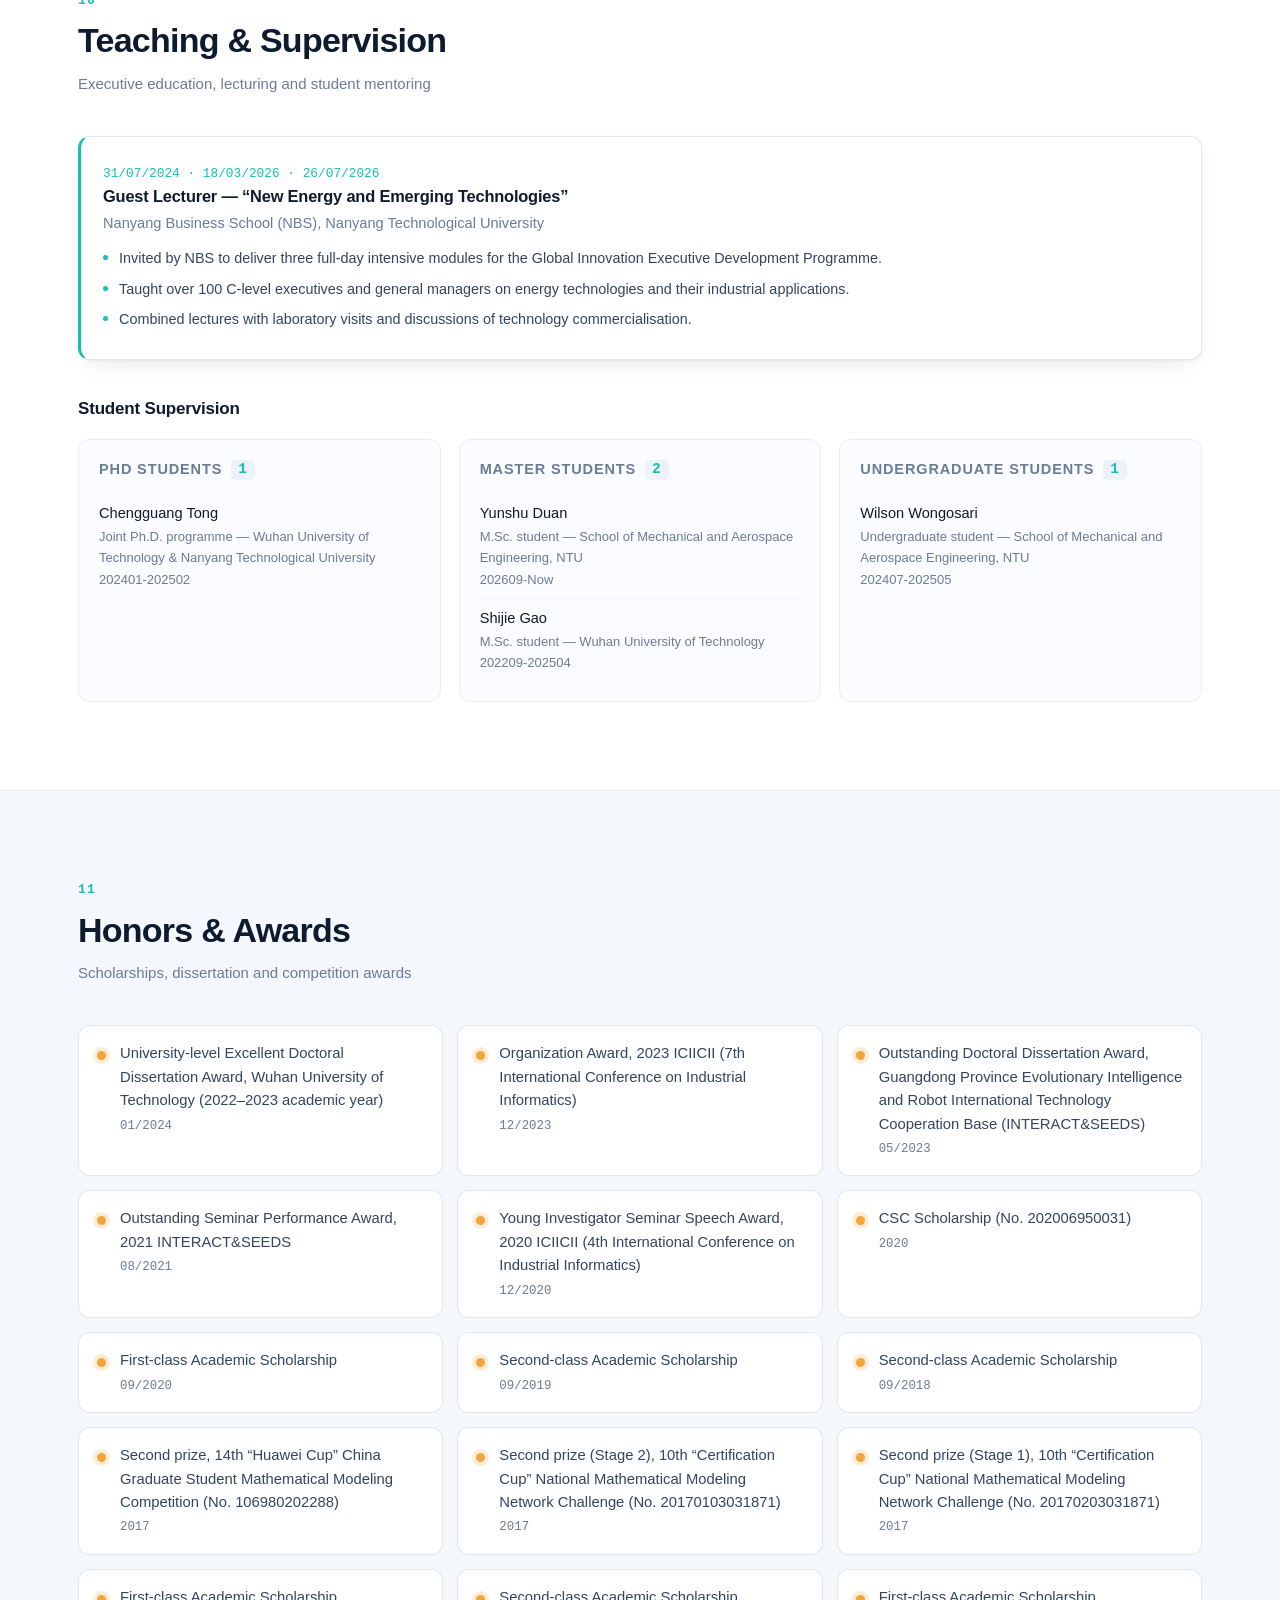
==== commit b8d2f948: "Connect AIone Lab profile and credit all three project collaborators" ====
--- a/index.html
+++ b/index.html
@@ -15,7 +15,7 @@
 <meta name="theme-color" content="#0A1A2F">
 <link rel="icon" href="data:image/svg+xml,%3Csvg xmlns='http://www.w3.org/2000/svg' viewBox='0 0 64 64'%3E%3Crect width='64' height='64' rx='14' fill='%230A1A2F'/%3E%3Cpath d='M22 16h20l-20 32h20' stroke='%2314C0AE' stroke-width='5' fill='none' stroke-linecap='round' stroke-linejoin='round'/%3E%3C/svg%3E">
 <link rel="stylesheet" href="assets/css/style.css?v=20261025-projects2">
-<link rel="stylesheet" href="assets/css/project-videos.css?v=20261025-clean-cards">
+<link rel="stylesheet" href="assets/css/project-videos.css?v=20261028-aione-credits">
 </head>
 <body>
 
@@ -362,9 +362,9 @@
 </div>
 <div class="scrim" id="scrim"></div>
 
-<script src="assets/js/content.js?v=20261025-editorial-v7"></script>
-<script src="assets/js/project-videos.js?v=20261025-clean-cards"></script>
-<script src="assets/js/render.js?v=20261025-editorial-v7"></script>
+<script src="assets/js/content.js?v=20261028-aione-credits"></script>
+<script src="assets/js/project-videos.js?v=20261028-aione-credits"></script>
+<script src="assets/js/render.js?v=20261028-aione-credits"></script>
 <script src="assets/js/main.js?v=20261025-editorial-v7"></script>
 
 <!-- ============ Lightbox ============ -->
--- a/assets/css/project-videos.css
+++ b/assets/css/project-videos.css
@@ -9,6 +9,19 @@
 .project-video h3 { margin: 0 0 .75rem; color: var(--ink); font-size: 1.2rem; line-height: 1.35; }
 .project-video p { margin: 0 0 1rem; color: var(--ink-2); font-size: .9rem; line-height: 1.7; }
 .project-video__body > p:last-child { margin-bottom: 0; }
+.project-video .project-video__authors { margin-top: 1rem; padding-top: .75rem; border-top: 1px solid var(--line); font-size: .78rem; color: var(--ink-2); line-height: 1.7; }
+.research-link__visual { aspect-ratio: 16 / 9; box-sizing: border-box; display: flex; flex-direction: column; justify-content: center; padding: clamp(1.25rem, 3vw, 2.5rem); background: var(--navy-900); color: #edf5fc; border-bottom: 3px solid #53d6c6; }
+.research-link__eyebrow { color: #a9c5d7; font-size: .65rem; font-weight: 700; letter-spacing: .16em; }
+.research-link__wordmark { display: block; margin: .5rem 0; font-size: clamp(1.8rem, 3.5vw, 3rem); font-weight: 700; line-height: 1.1; letter-spacing: -.03em; }
+.research-link .research-link__strapline { color: #d5e3ee; font-size: .9rem; margin: 0 0 1.25rem; }
+.research-link__topics { display: flex; flex-wrap: wrap; gap: .5rem 1rem; margin: 0; padding: 0; list-style: none; color: #9ee4d9; font-size: .7rem; }
+.research-link__topics li { border-top: 1px solid #416275; padding-top: .5rem; }
+.research-link__cta { display: inline-flex; align-items: center; min-height: 44px; color: var(--ink); font-size: .9rem; font-weight: 700; text-decoration: underline; text-underline-offset: .25em; }
+.research-link__cta:hover { color: var(--ink-2); }
+.research-link__cta:focus-visible, .about-profile-link a:focus-visible { outline: 3px solid var(--accent-3); outline-offset: 4px; border-radius: 2px; }
+.about-profile-link { display: flex; flex-direction: column; gap: .5rem; margin-top: 1.5rem; padding: 1rem 1.25rem; border-left: 3px solid var(--accent-3); background: var(--bg-alt); }
+.about-profile-link a { width: fit-content; color: var(--ink); font-weight: 700; text-decoration: underline; text-underline-offset: .25em; }
+.about-profile-link span { color: var(--ink-2); font-size: .85rem; line-height: 1.6; }
 .project-video__error { margin: 0; padding: .75rem 1rem; background: var(--bg-alt); color: var(--ink); }
 .project-video video:focus-visible { outline: 3px solid var(--accent-3); outline-offset: 4px; }
 @media (min-width: 768px) { .project-video-grid { grid-template-columns: repeat(2, minmax(0, 1fr)); } }
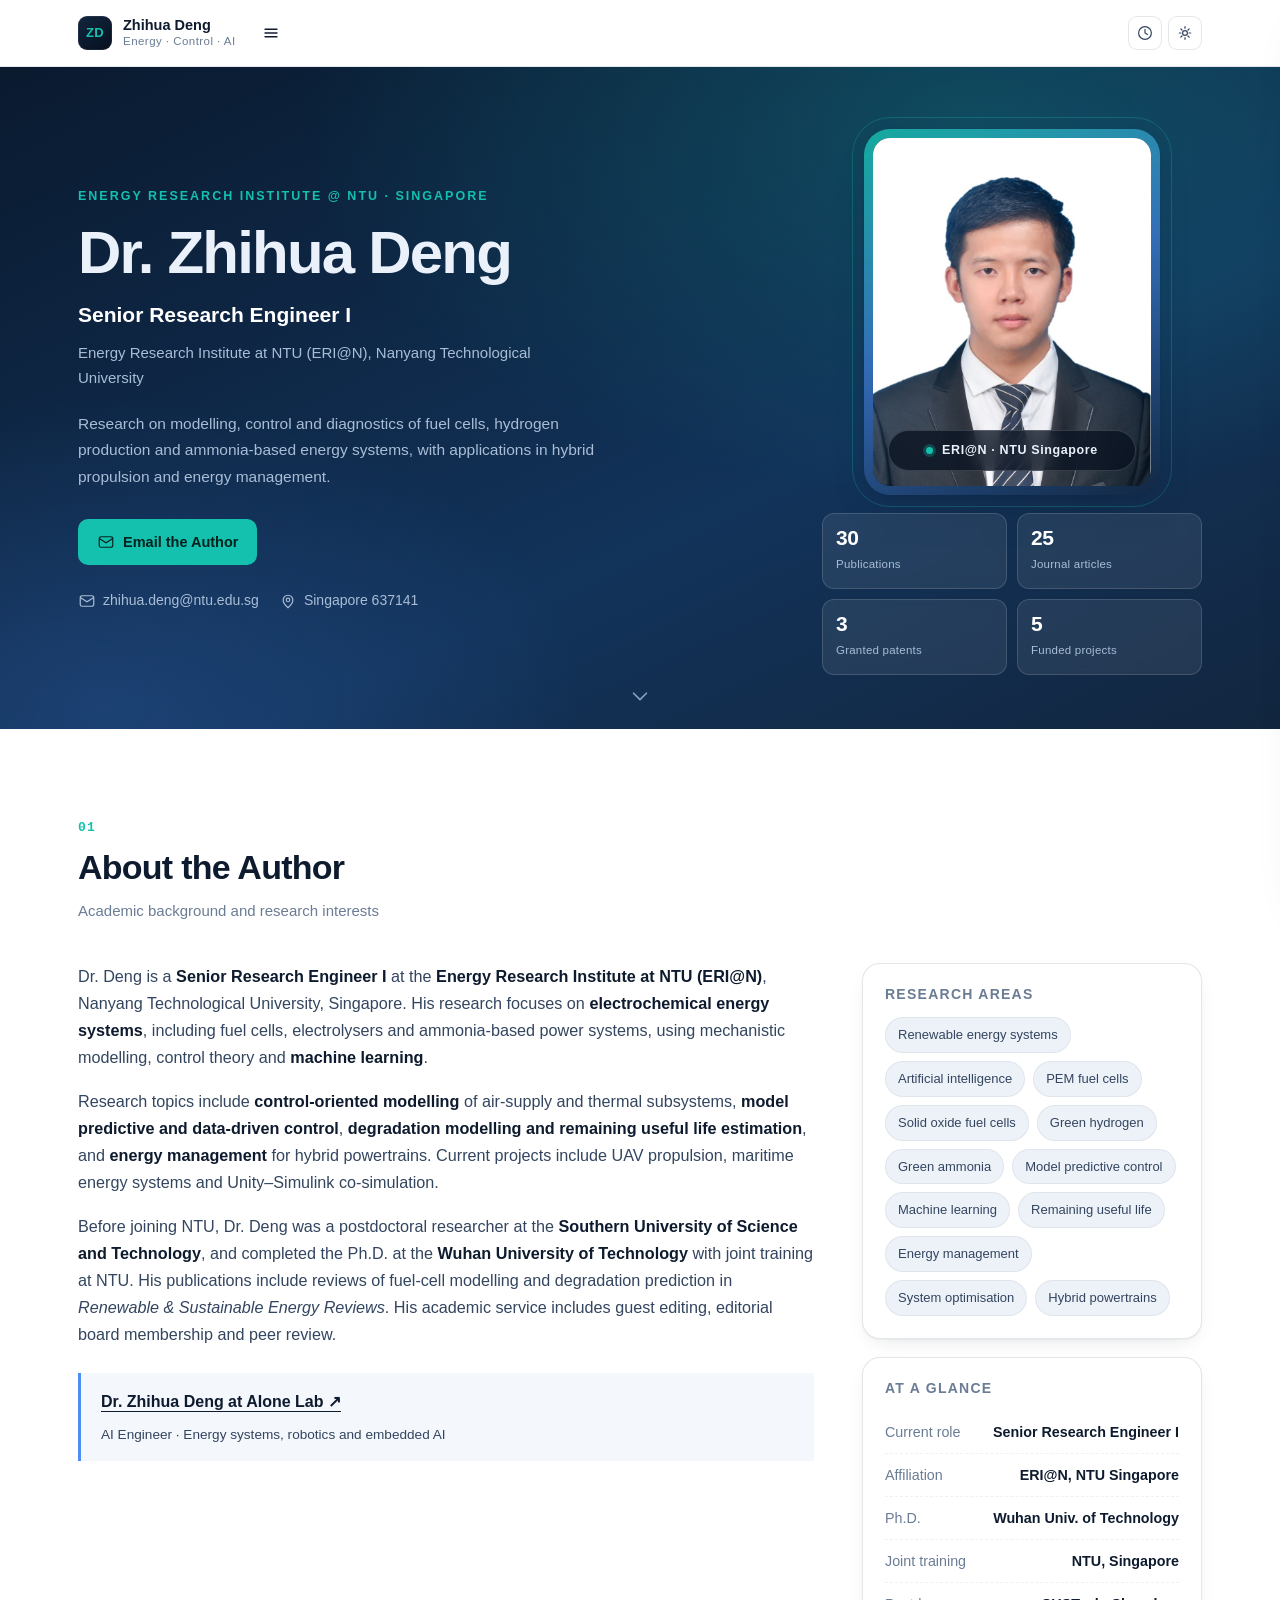
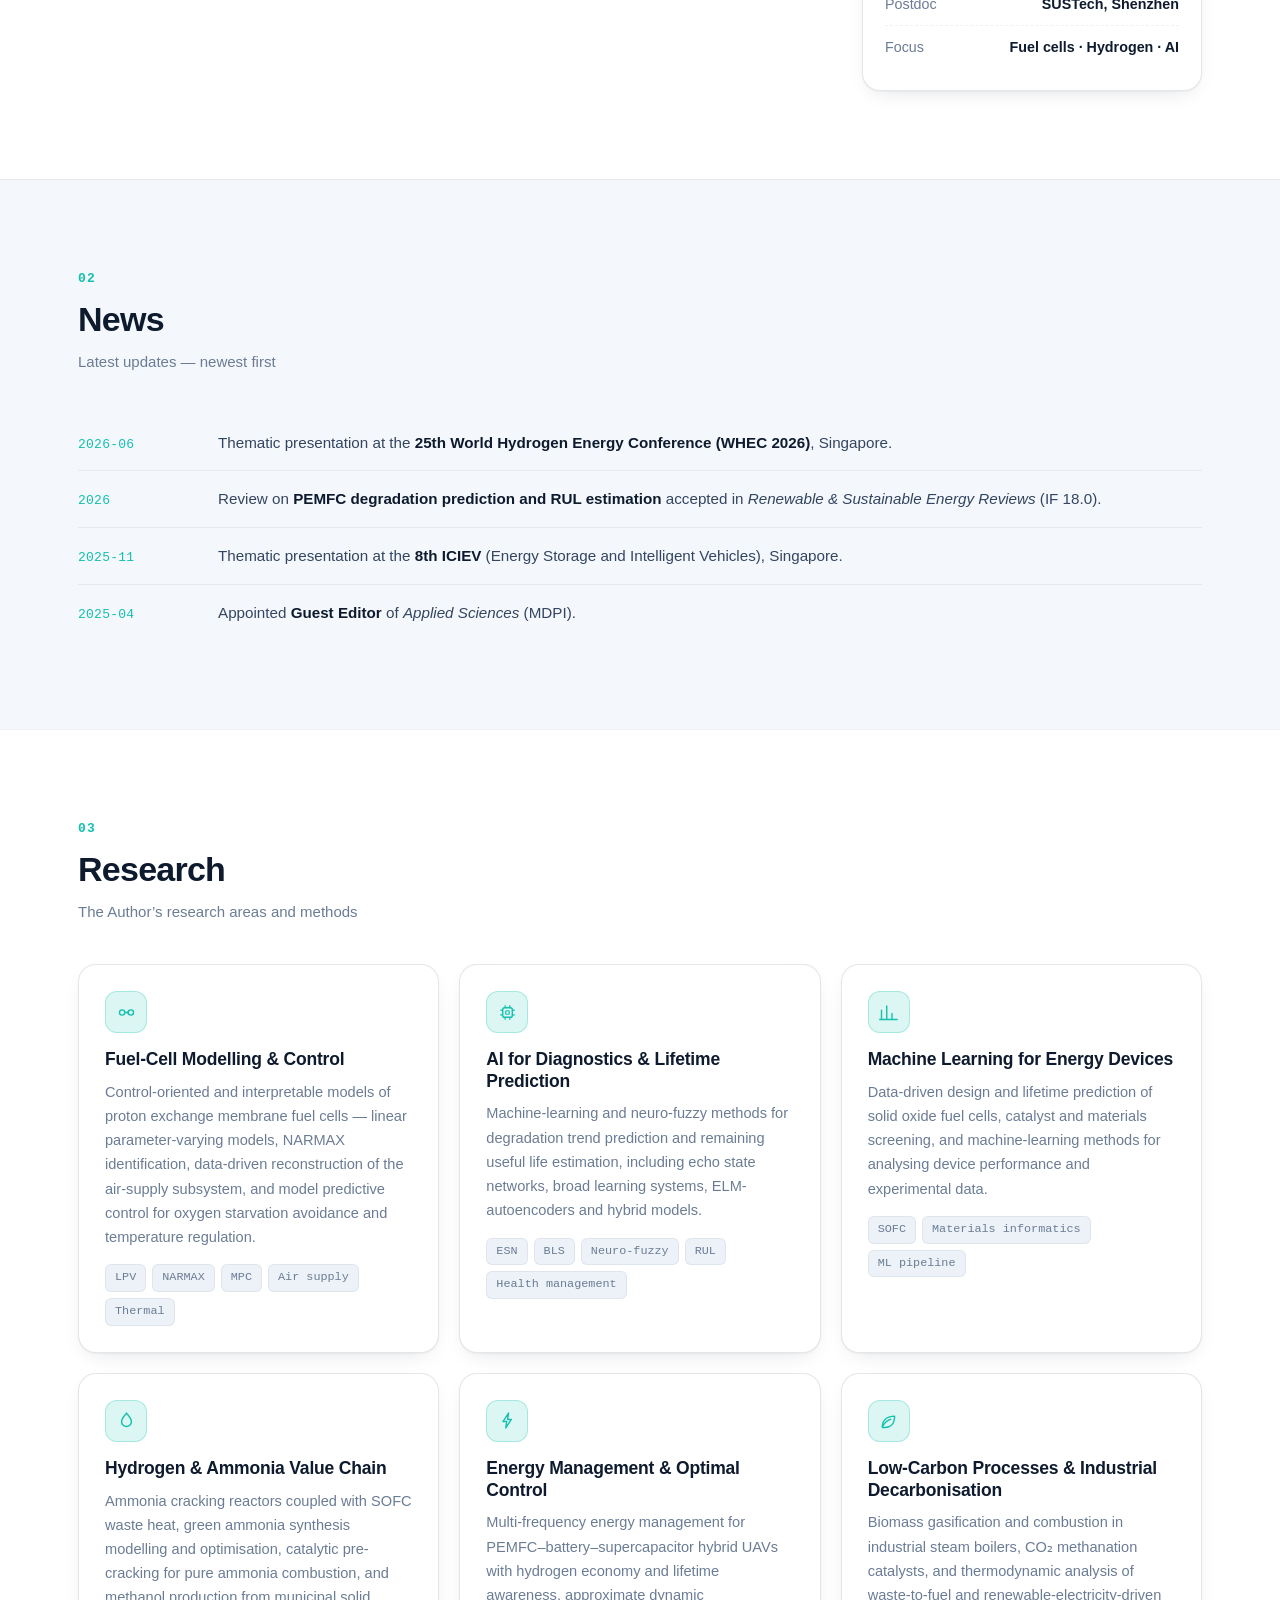
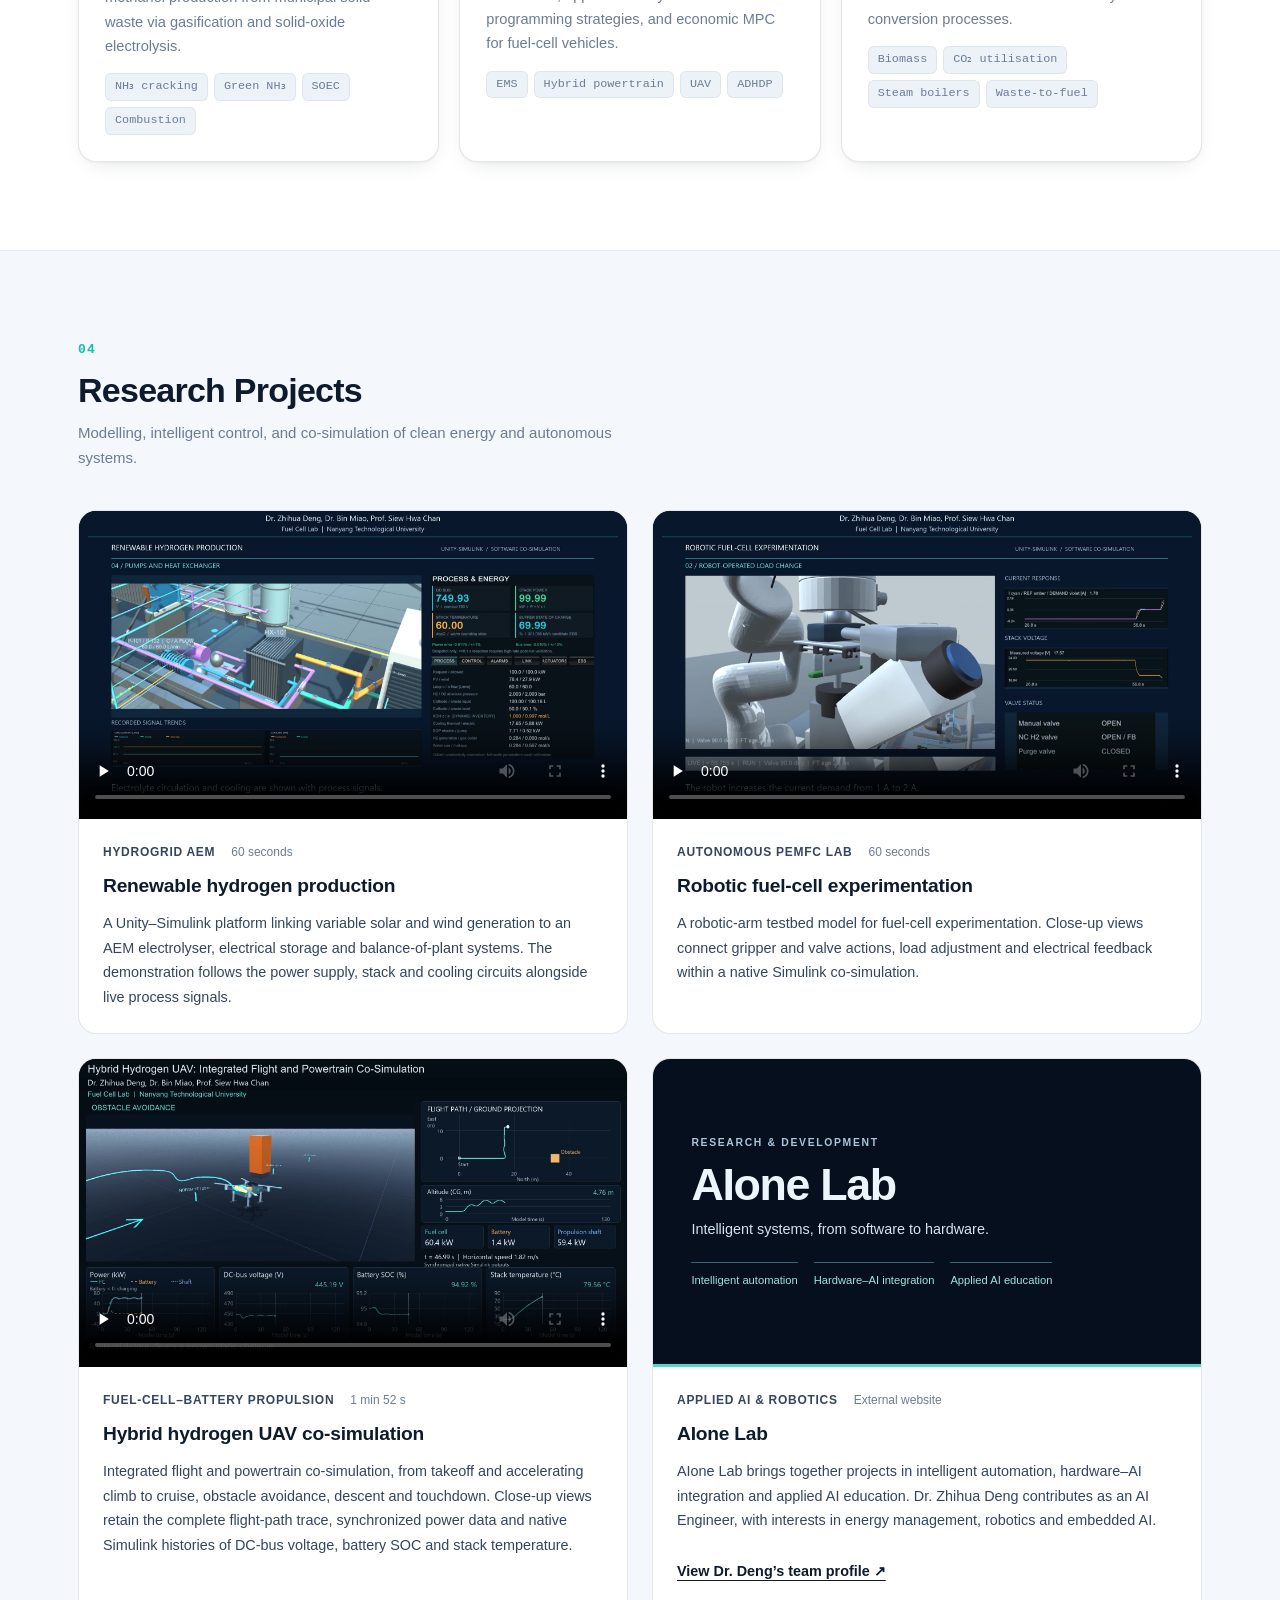
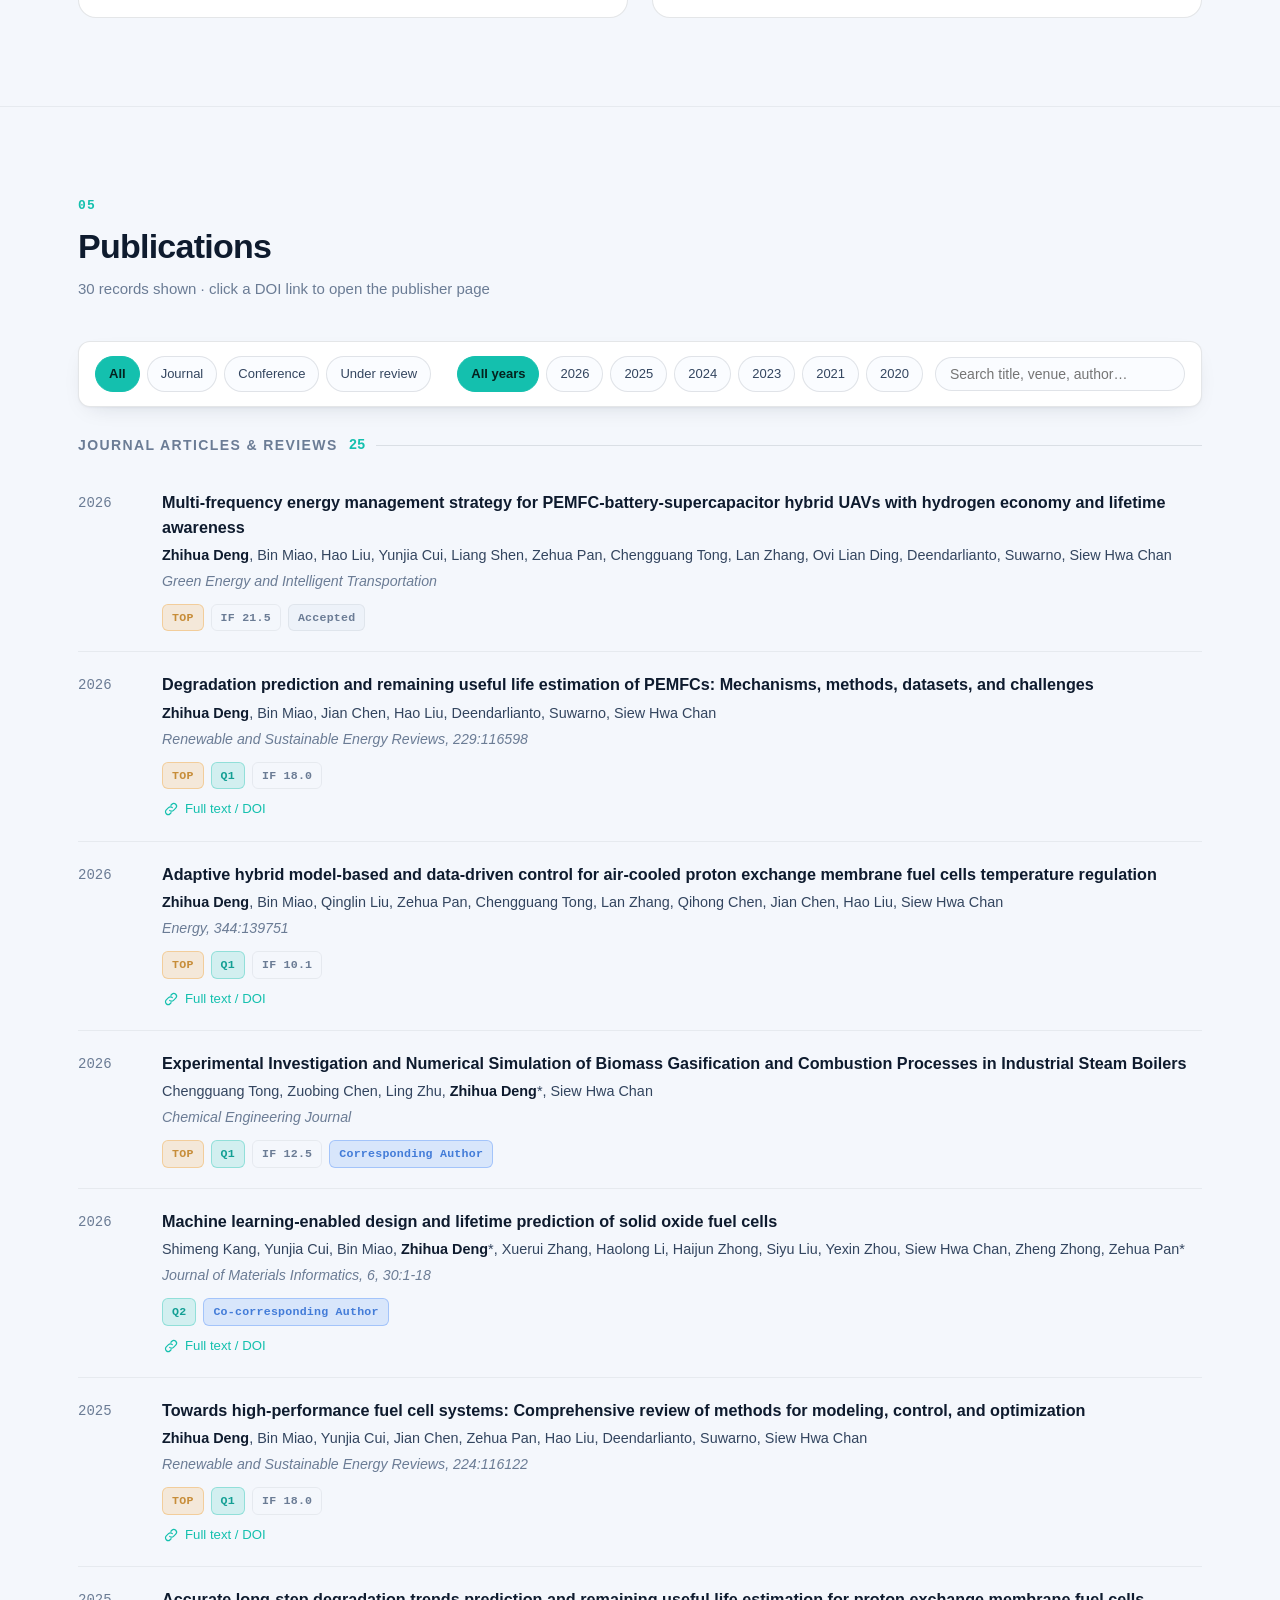
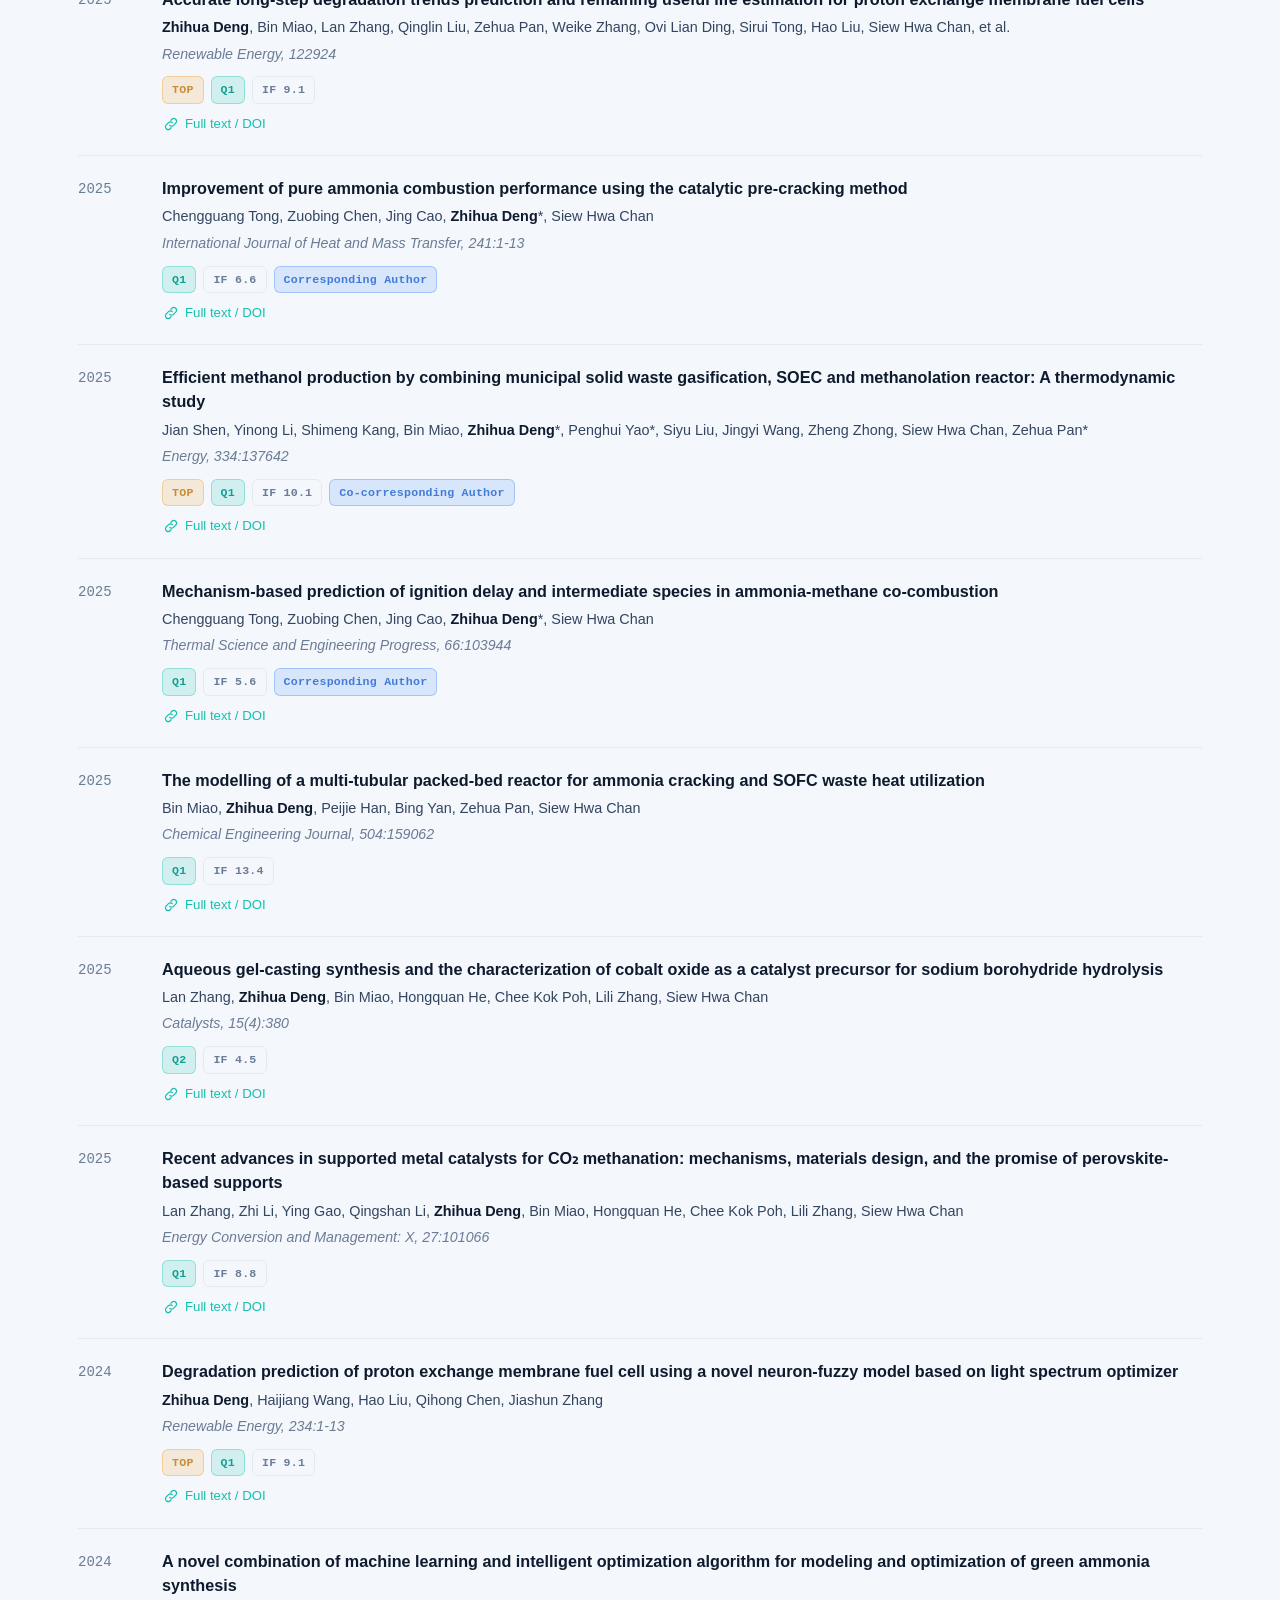
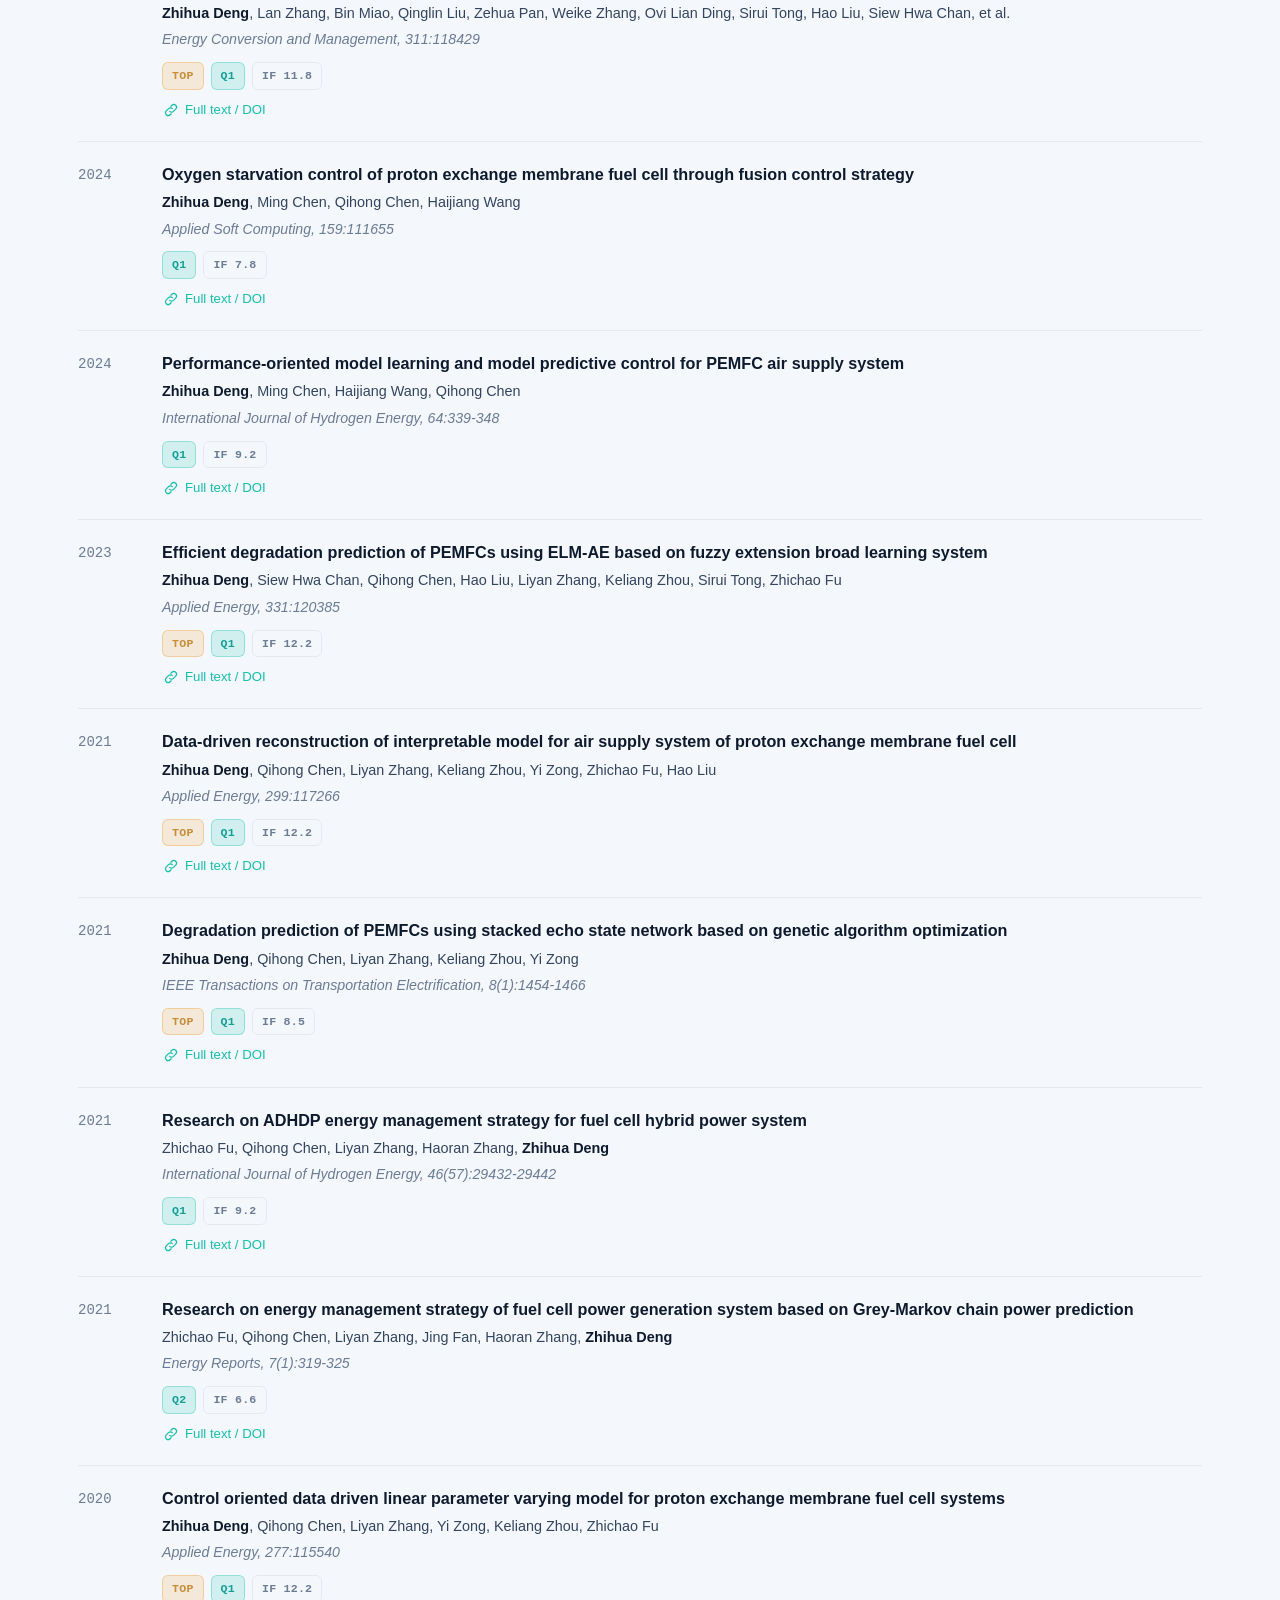
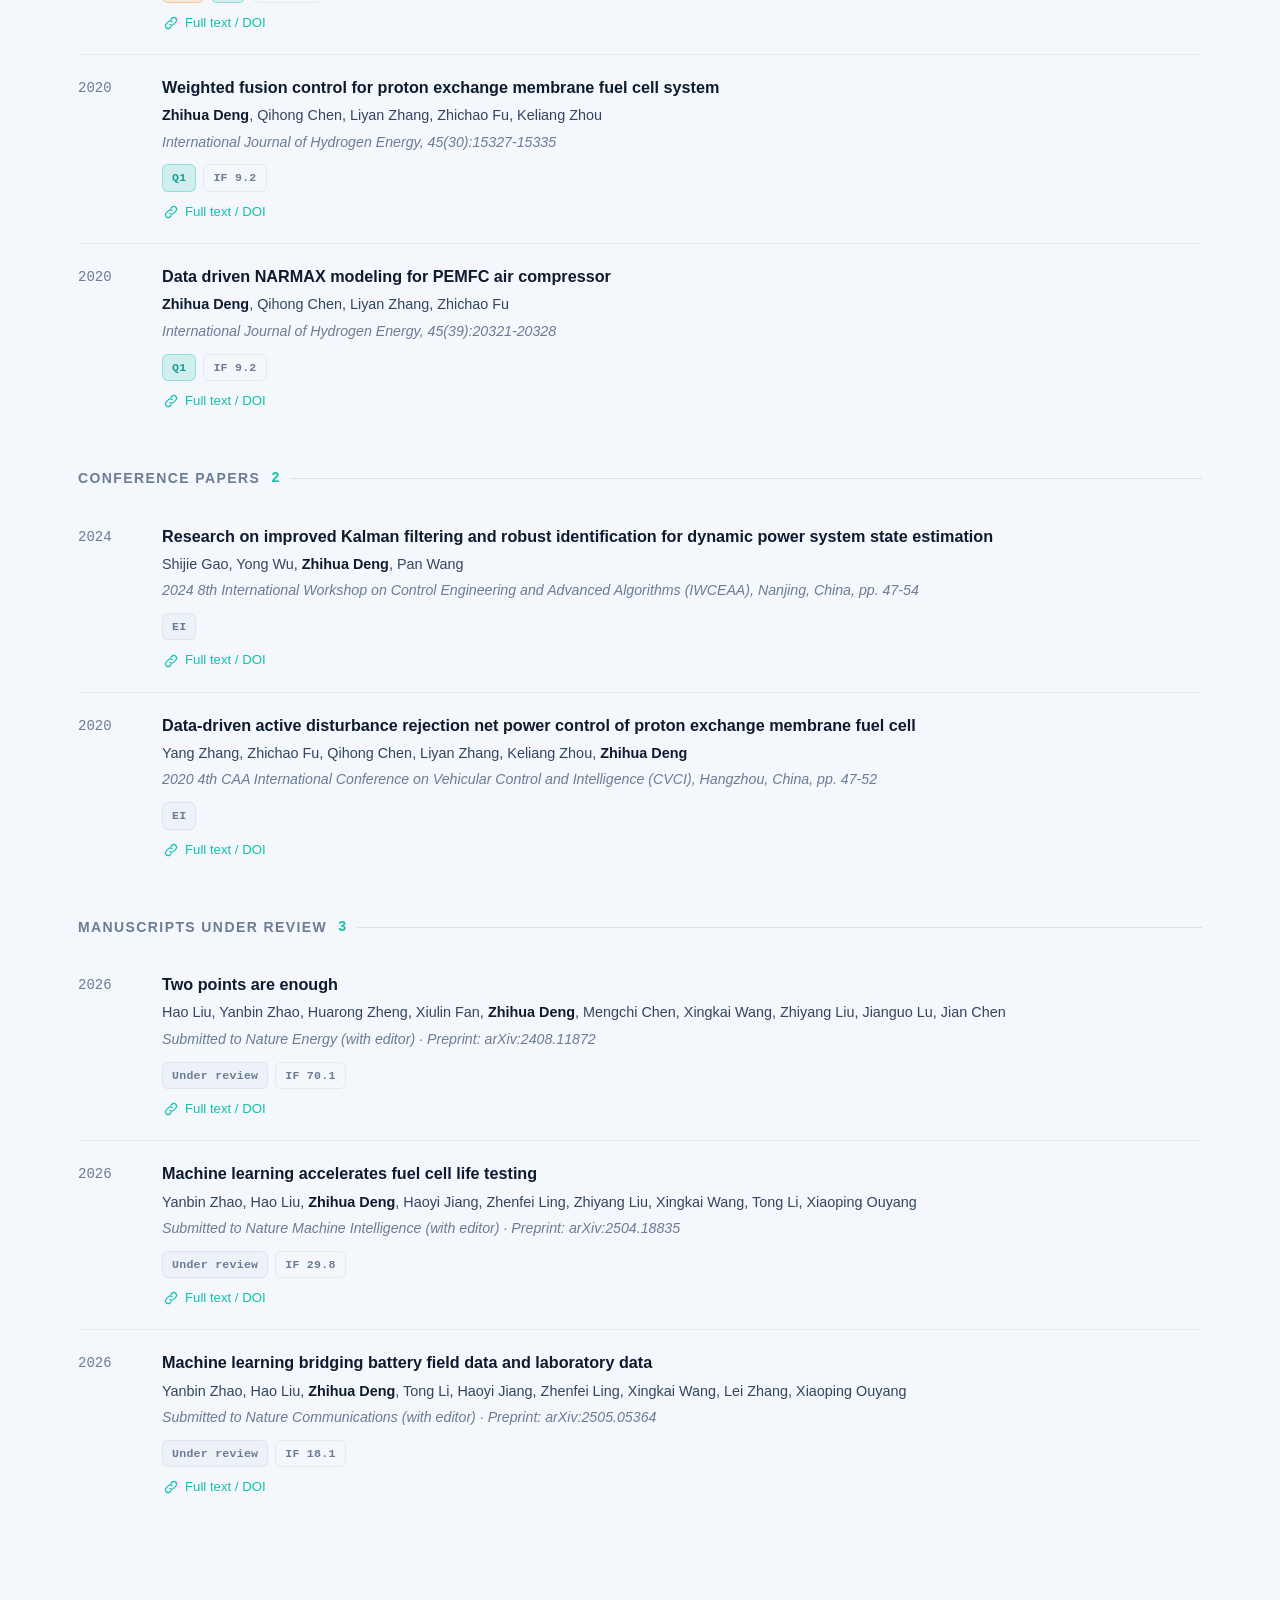
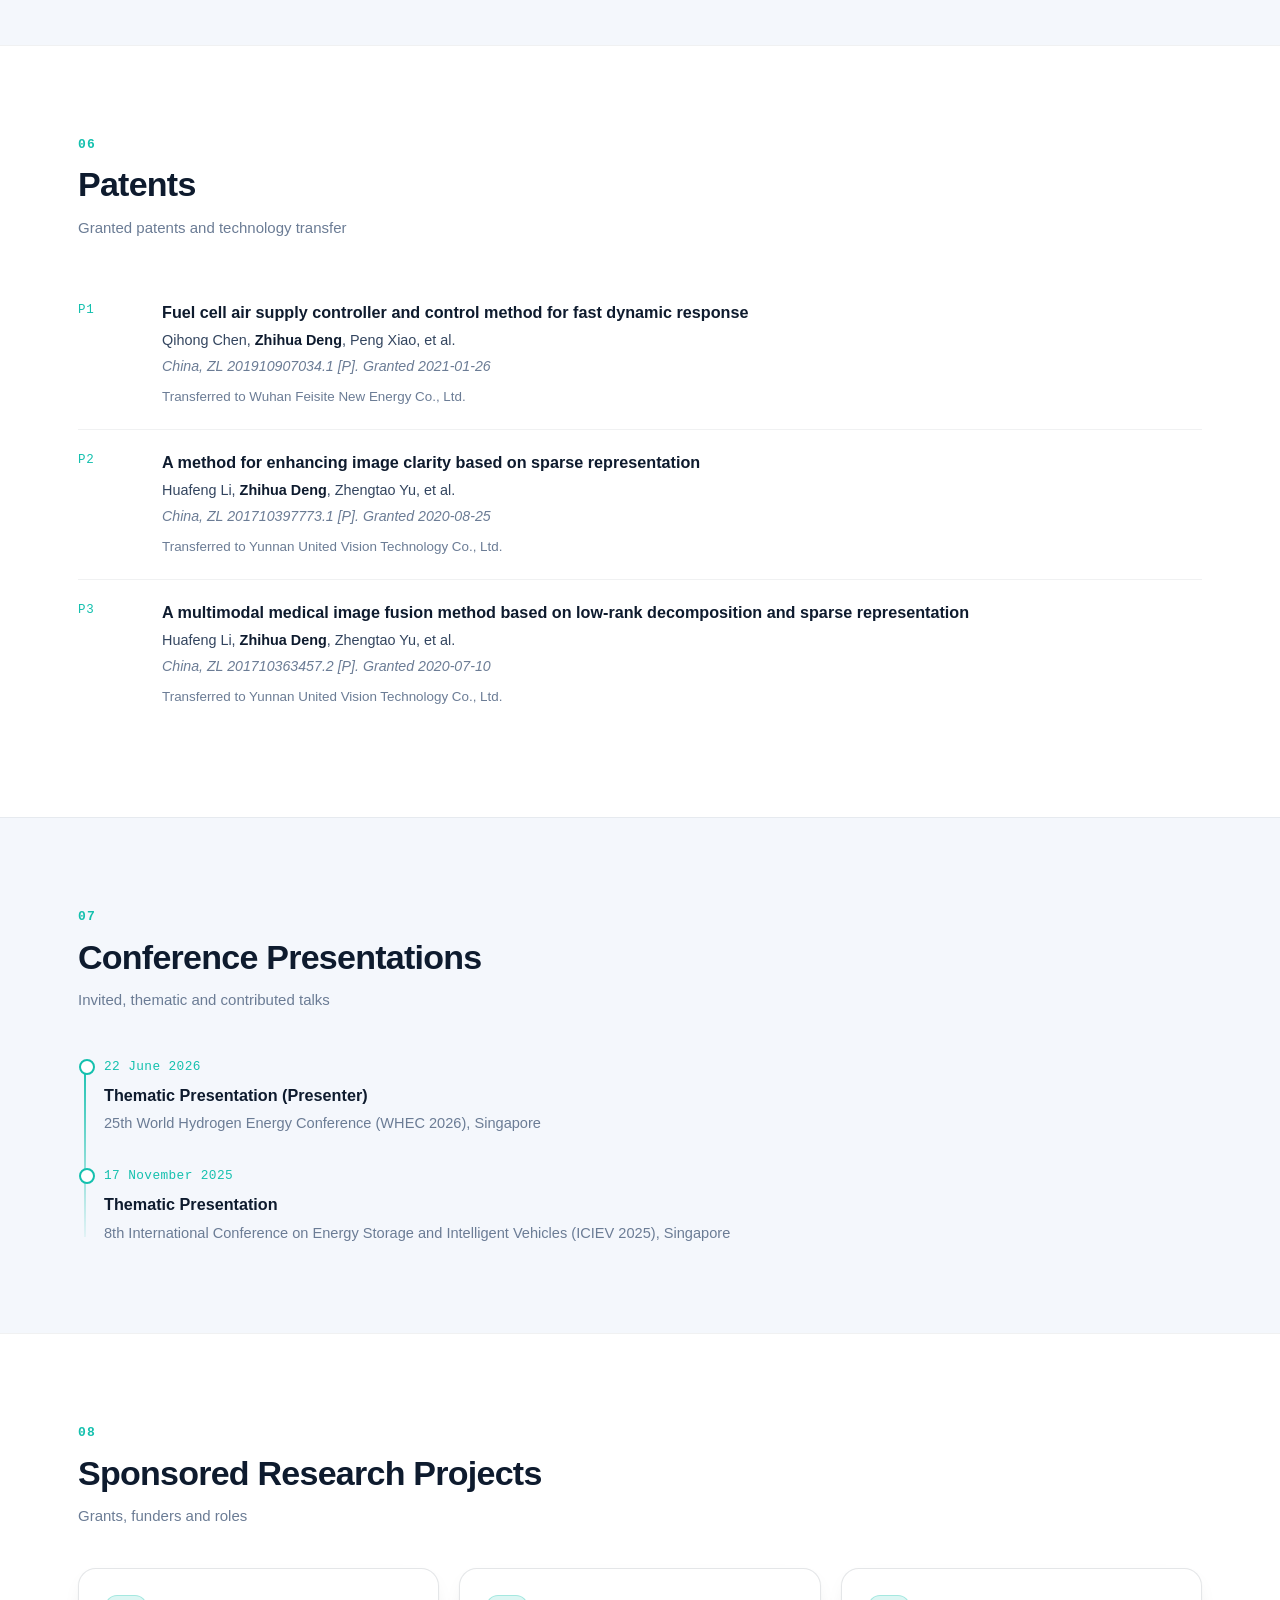
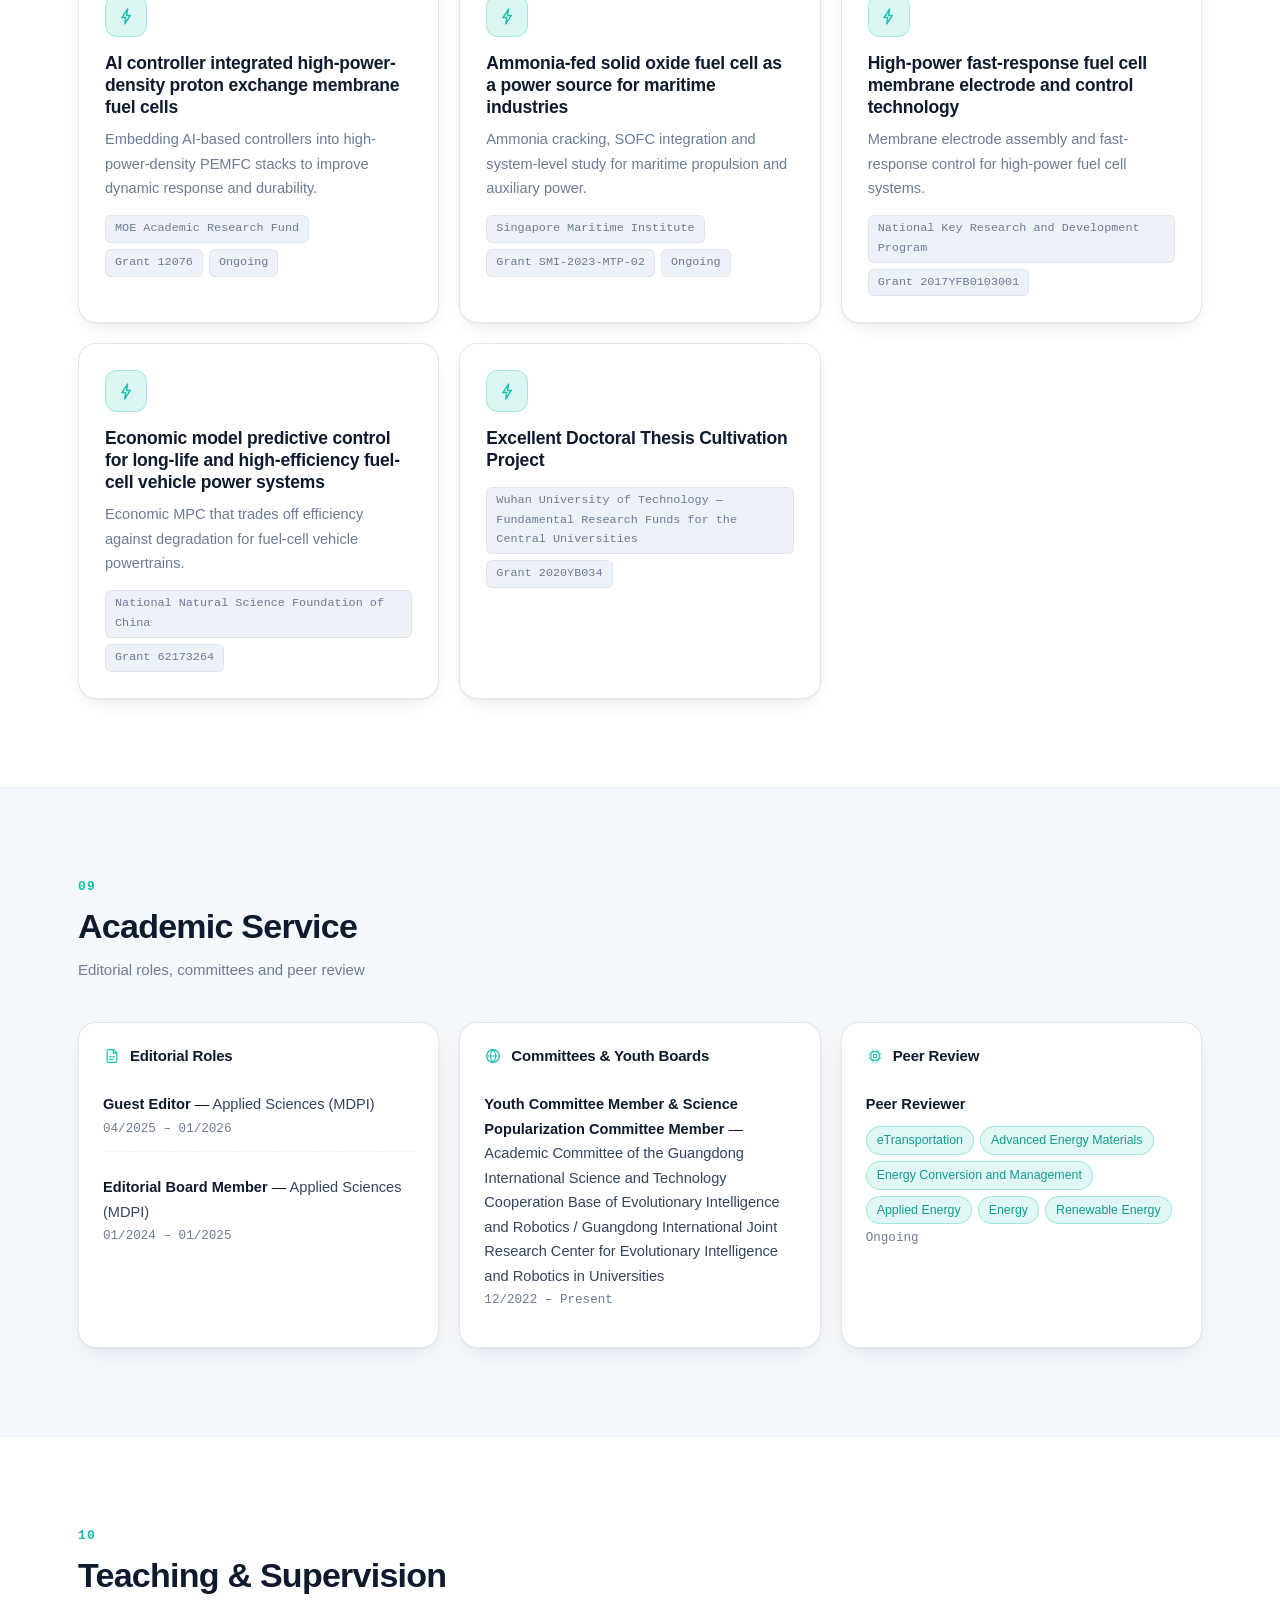
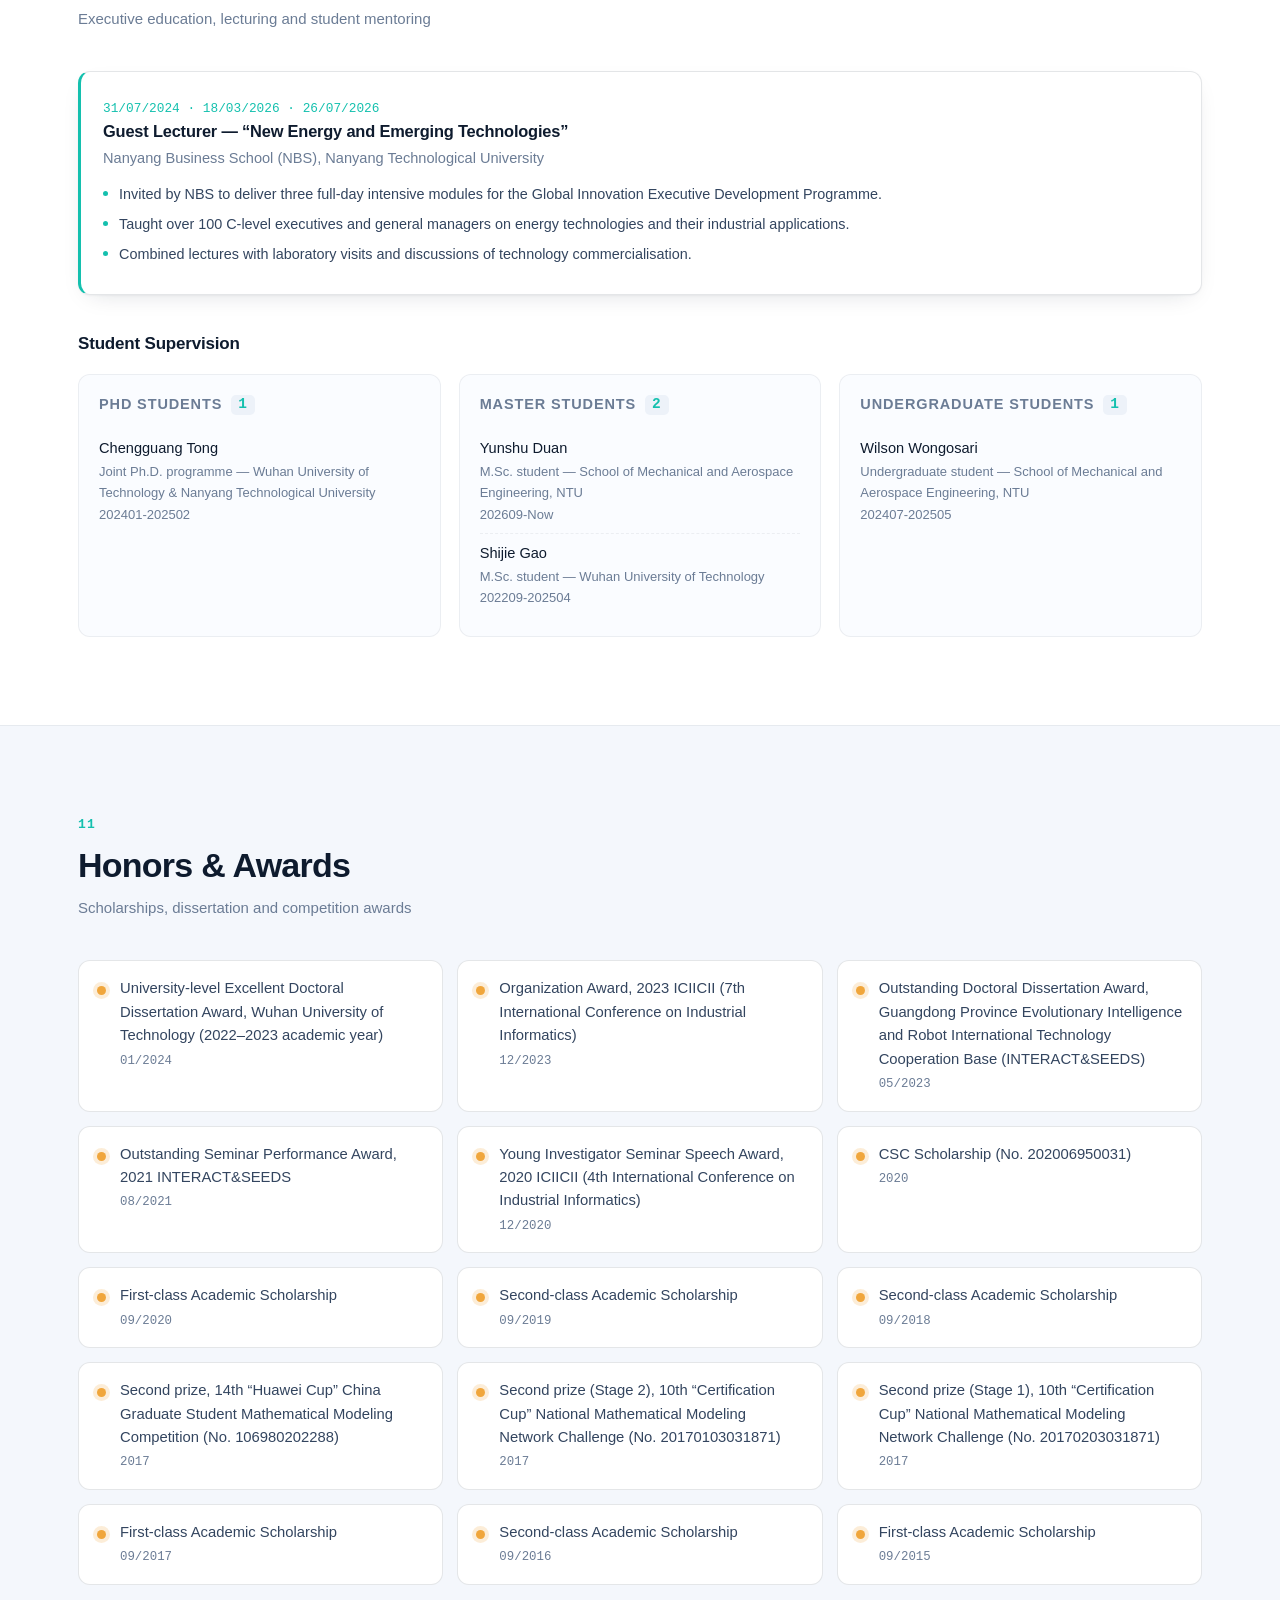
==== commit 1f0188df: "Keep project author credits inside videos only" ====
--- a/index.html
+++ b/index.html
@@ -15,7 +15,7 @@
 <meta name="theme-color" content="#0A1A2F">
 <link rel="icon" href="data:image/svg+xml,%3Csvg xmlns='http://www.w3.org/2000/svg' viewBox='0 0 64 64'%3E%3Crect width='64' height='64' rx='14' fill='%230A1A2F'/%3E%3Cpath d='M22 16h20l-20 32h20' stroke='%2314C0AE' stroke-width='5' fill='none' stroke-linecap='round' stroke-linejoin='round'/%3E%3C/svg%3E">
 <link rel="stylesheet" href="assets/css/style.css?v=20261025-projects2">
-<link rel="stylesheet" href="assets/css/project-videos.css?v=20261028-aione-credits">
+<link rel="stylesheet" href="assets/css/project-videos.css?v=20261028-video-only-credits">
 </head>
 <body>
 
@@ -363,7 +363,7 @@
 <div class="scrim" id="scrim"></div>
 
 <script src="assets/js/content.js?v=20261028-aione-credits"></script>
-<script src="assets/js/project-videos.js?v=20261028-aione-credits"></script>
+<script src="assets/js/project-videos.js?v=20261028-video-only-credits"></script>
 <script src="assets/js/render.js?v=20261028-aione-credits"></script>
 <script src="assets/js/main.js?v=20261025-editorial-v7"></script>
 
--- a/assets/css/project-videos.css
+++ b/assets/css/project-videos.css
@@ -9,7 +9,6 @@
 .project-video h3 { margin: 0 0 .75rem; color: var(--ink); font-size: 1.2rem; line-height: 1.35; }
 .project-video p { margin: 0 0 1rem; color: var(--ink-2); font-size: .9rem; line-height: 1.7; }
 .project-video__body > p:last-child { margin-bottom: 0; }
-.project-video .project-video__authors { margin-top: 1rem; padding-top: .75rem; border-top: 1px solid var(--line); font-size: .78rem; color: var(--ink-2); line-height: 1.7; }
 .research-link__visual { aspect-ratio: 16 / 9; box-sizing: border-box; display: flex; flex-direction: column; justify-content: center; padding: clamp(1.25rem, 3vw, 2.5rem); background: var(--navy-900); color: #edf5fc; border-bottom: 3px solid #53d6c6; }
 .research-link__eyebrow { color: #a9c5d7; font-size: .65rem; font-weight: 700; letter-spacing: .16em; }
 .research-link__wordmark { display: block; margin: .5rem 0; font-size: clamp(1.8rem, 3.5vw, 3rem); font-weight: 700; line-height: 1.1; letter-spacing: -.03em; }
